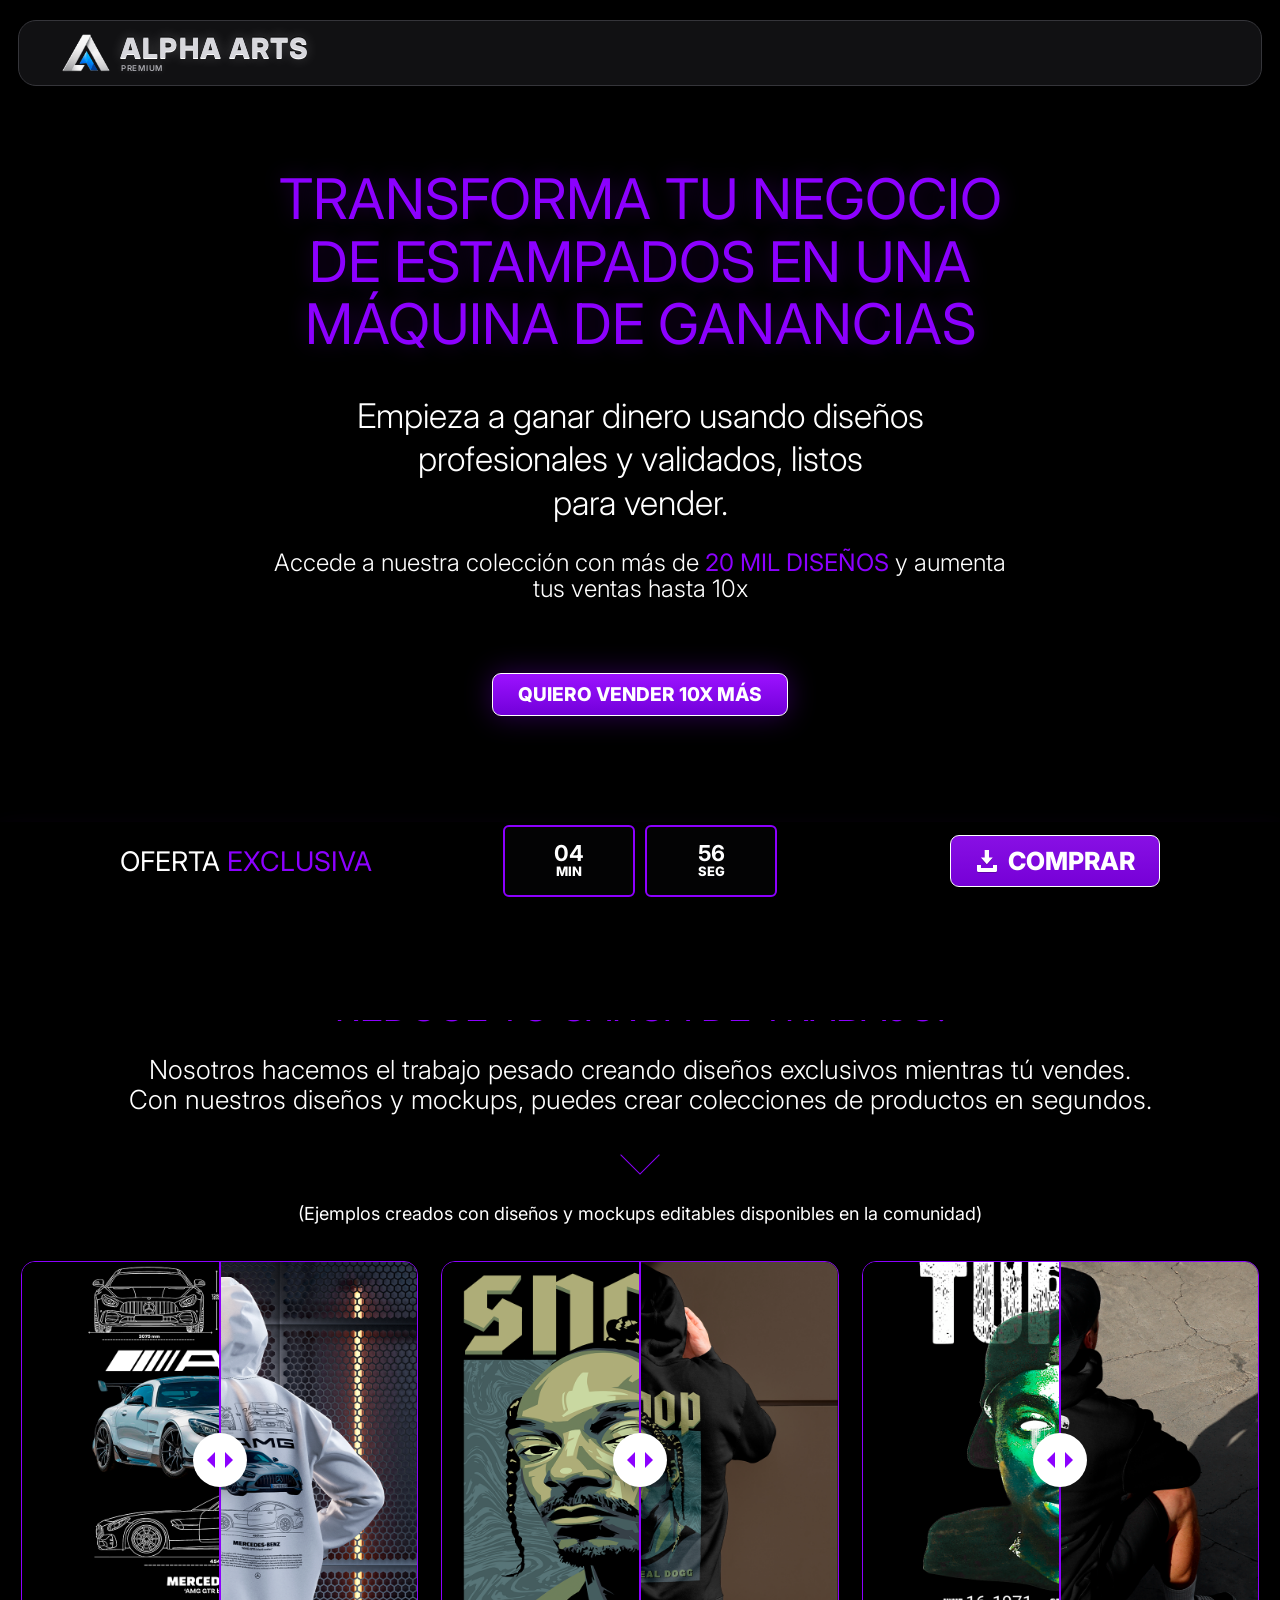
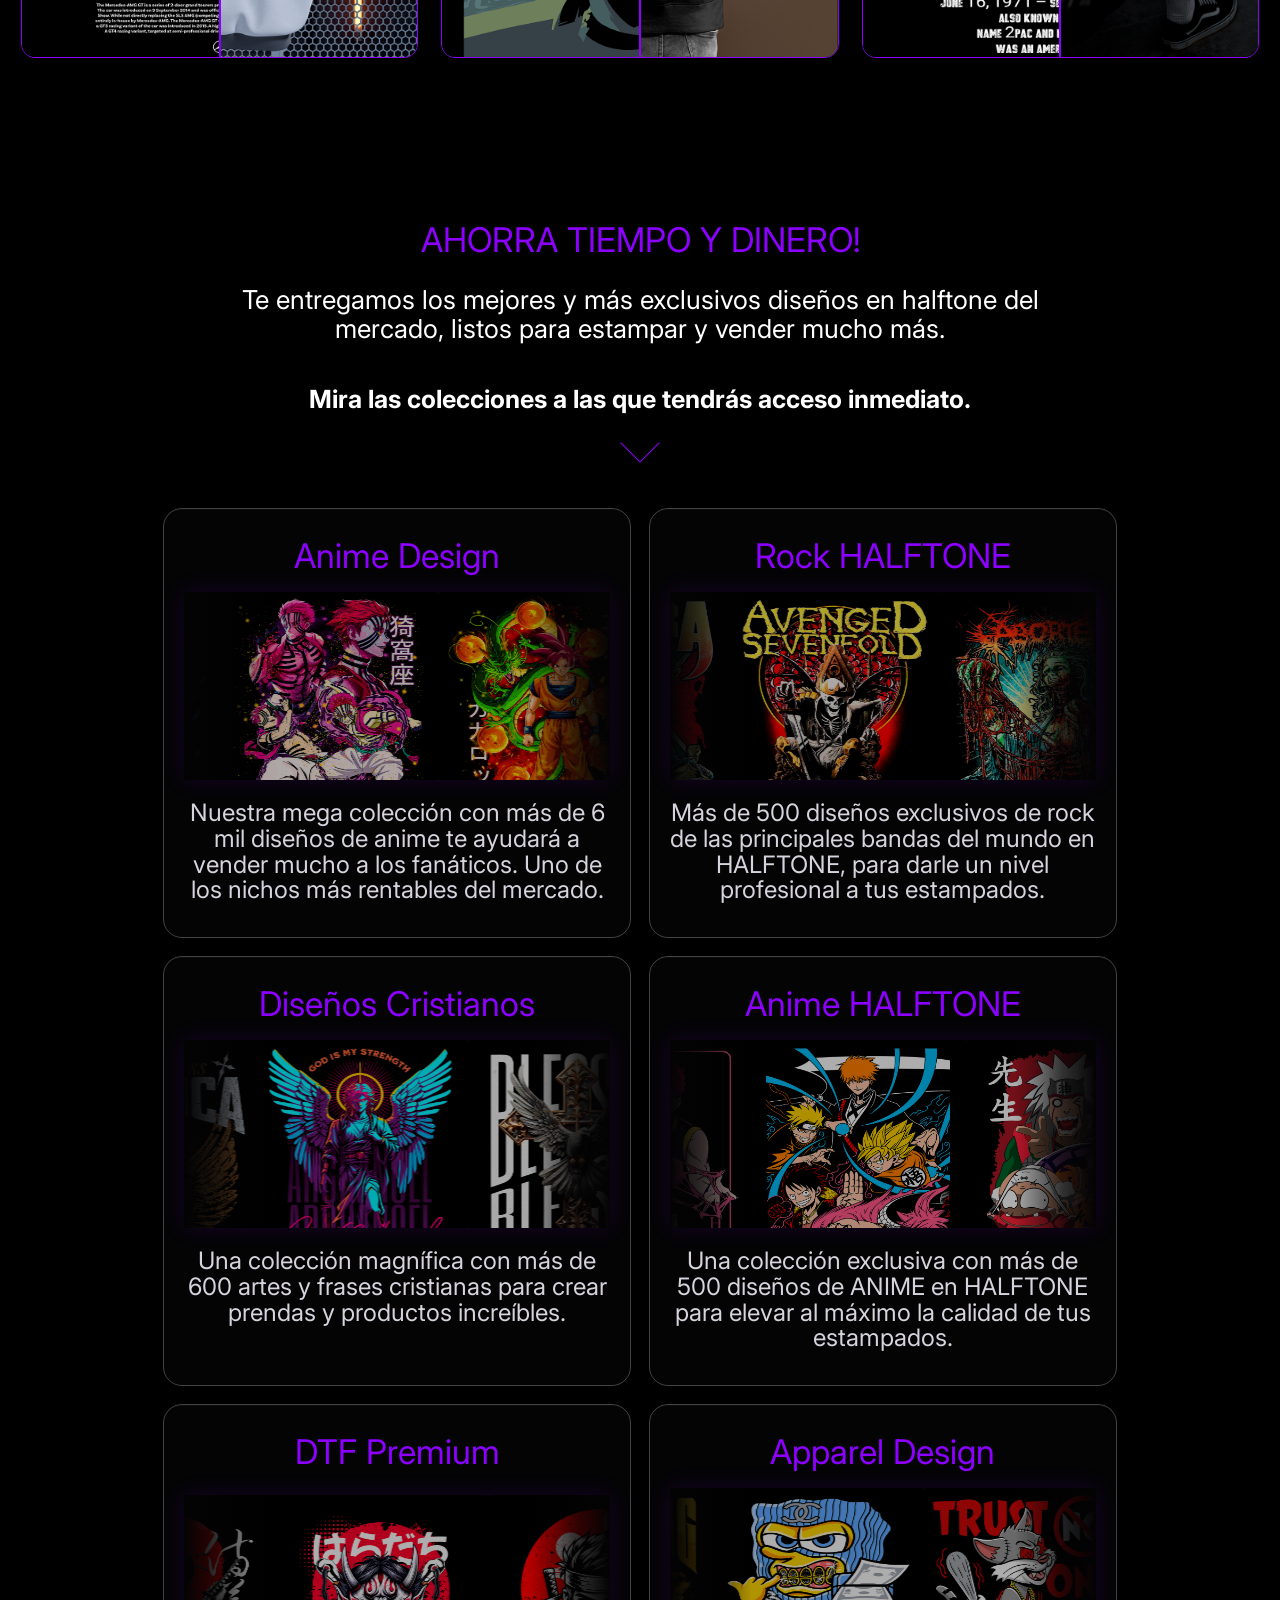
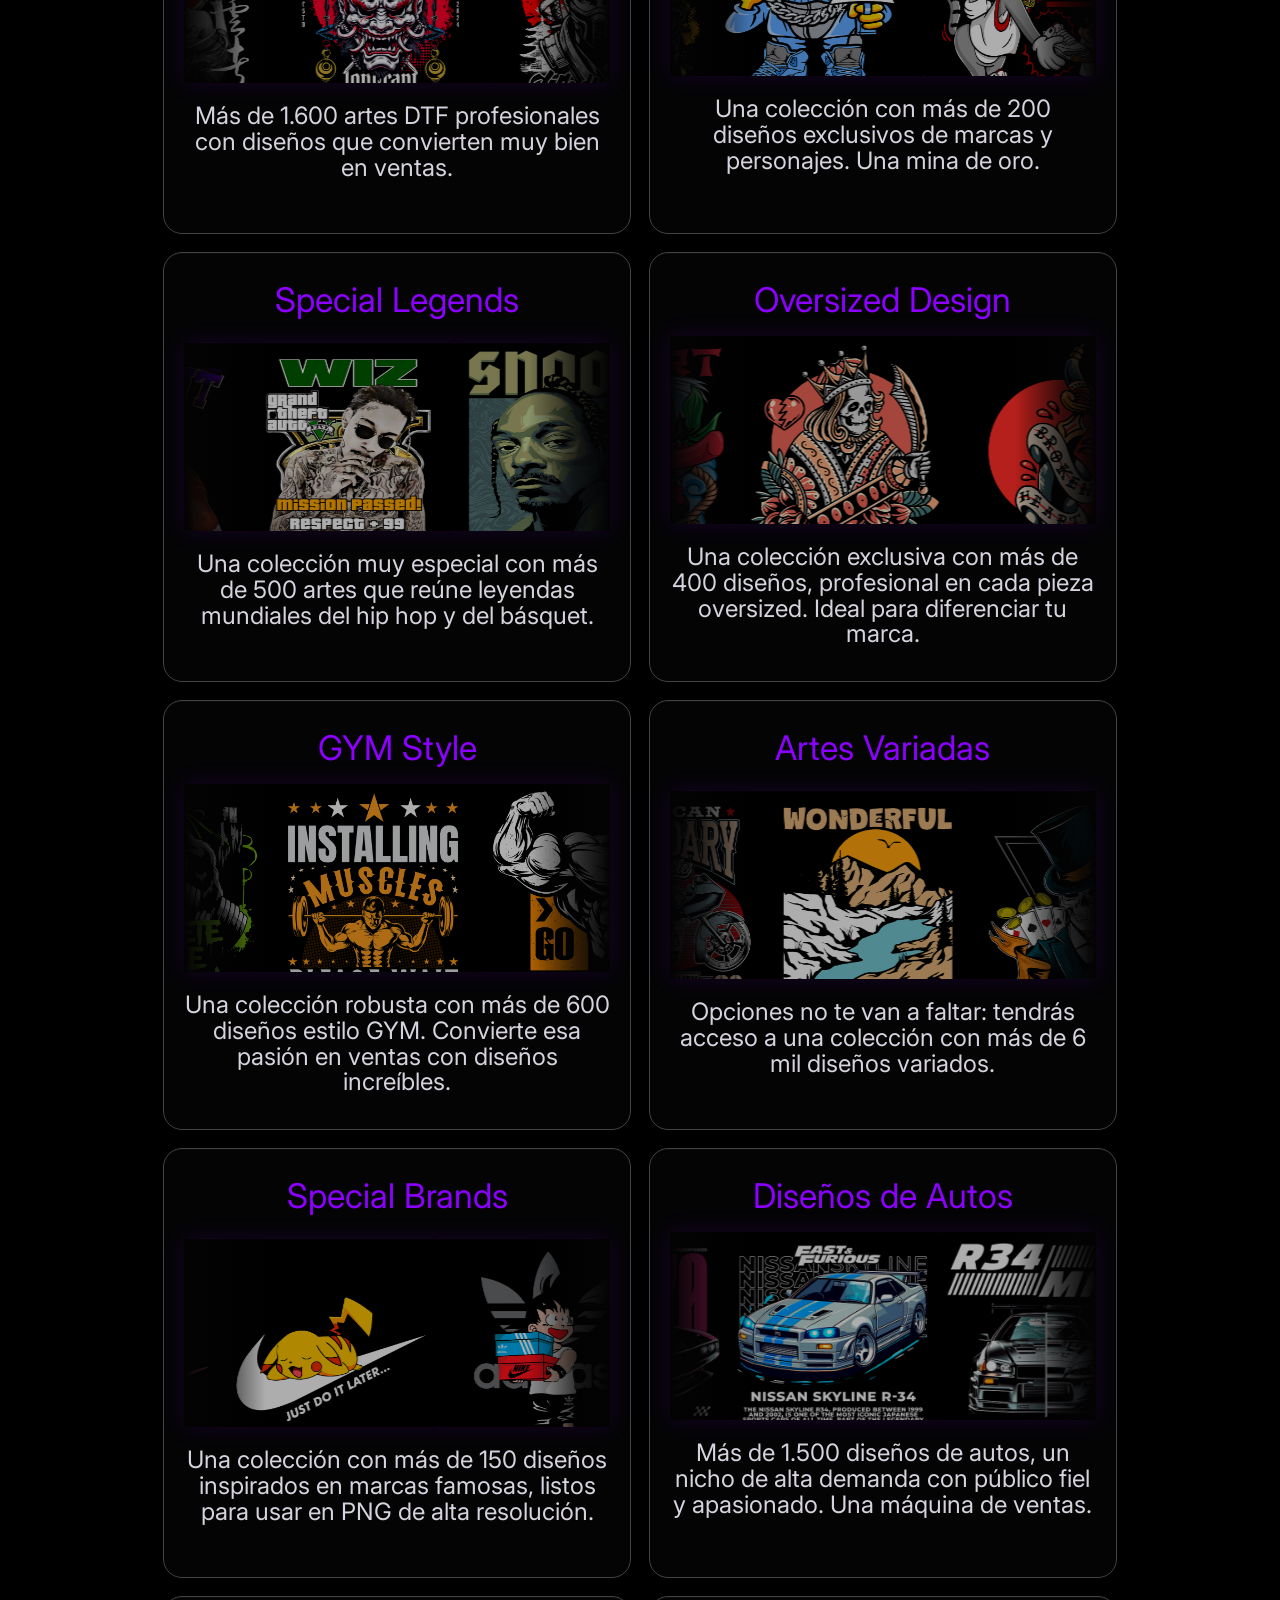
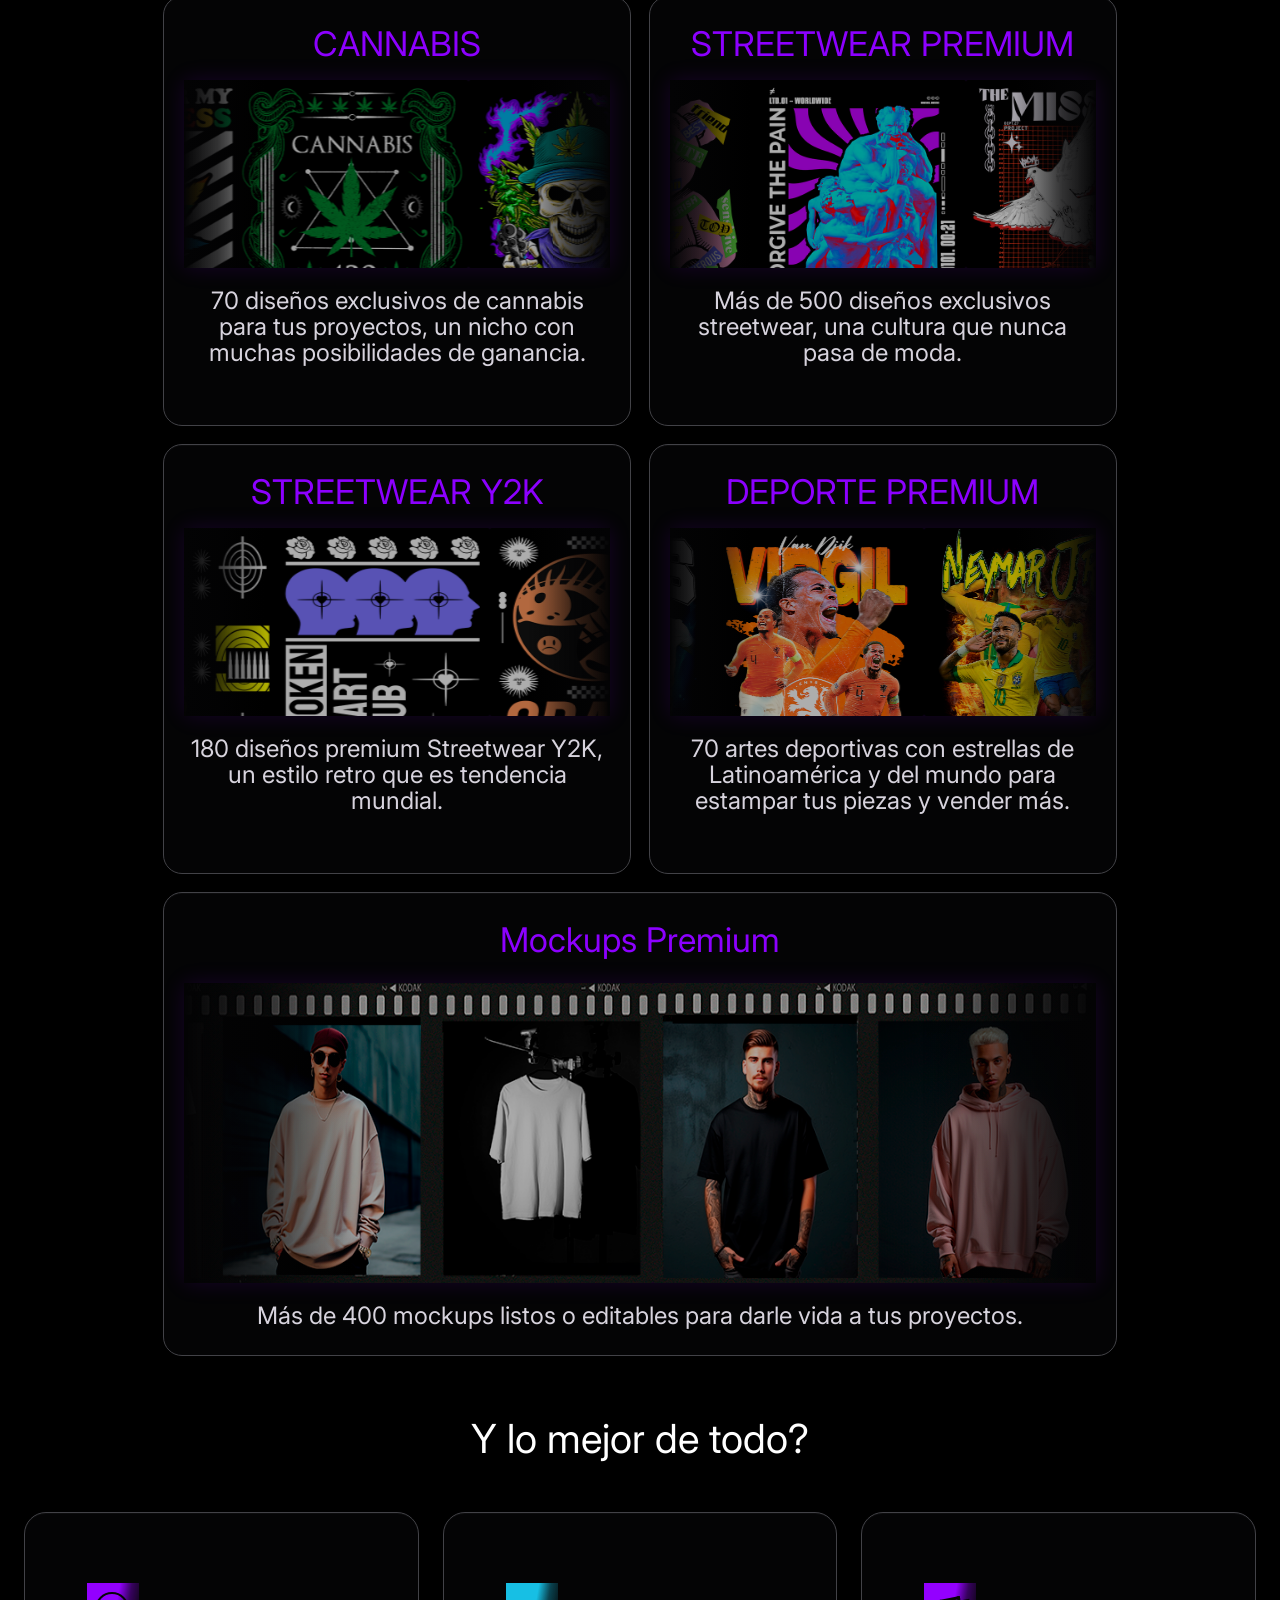
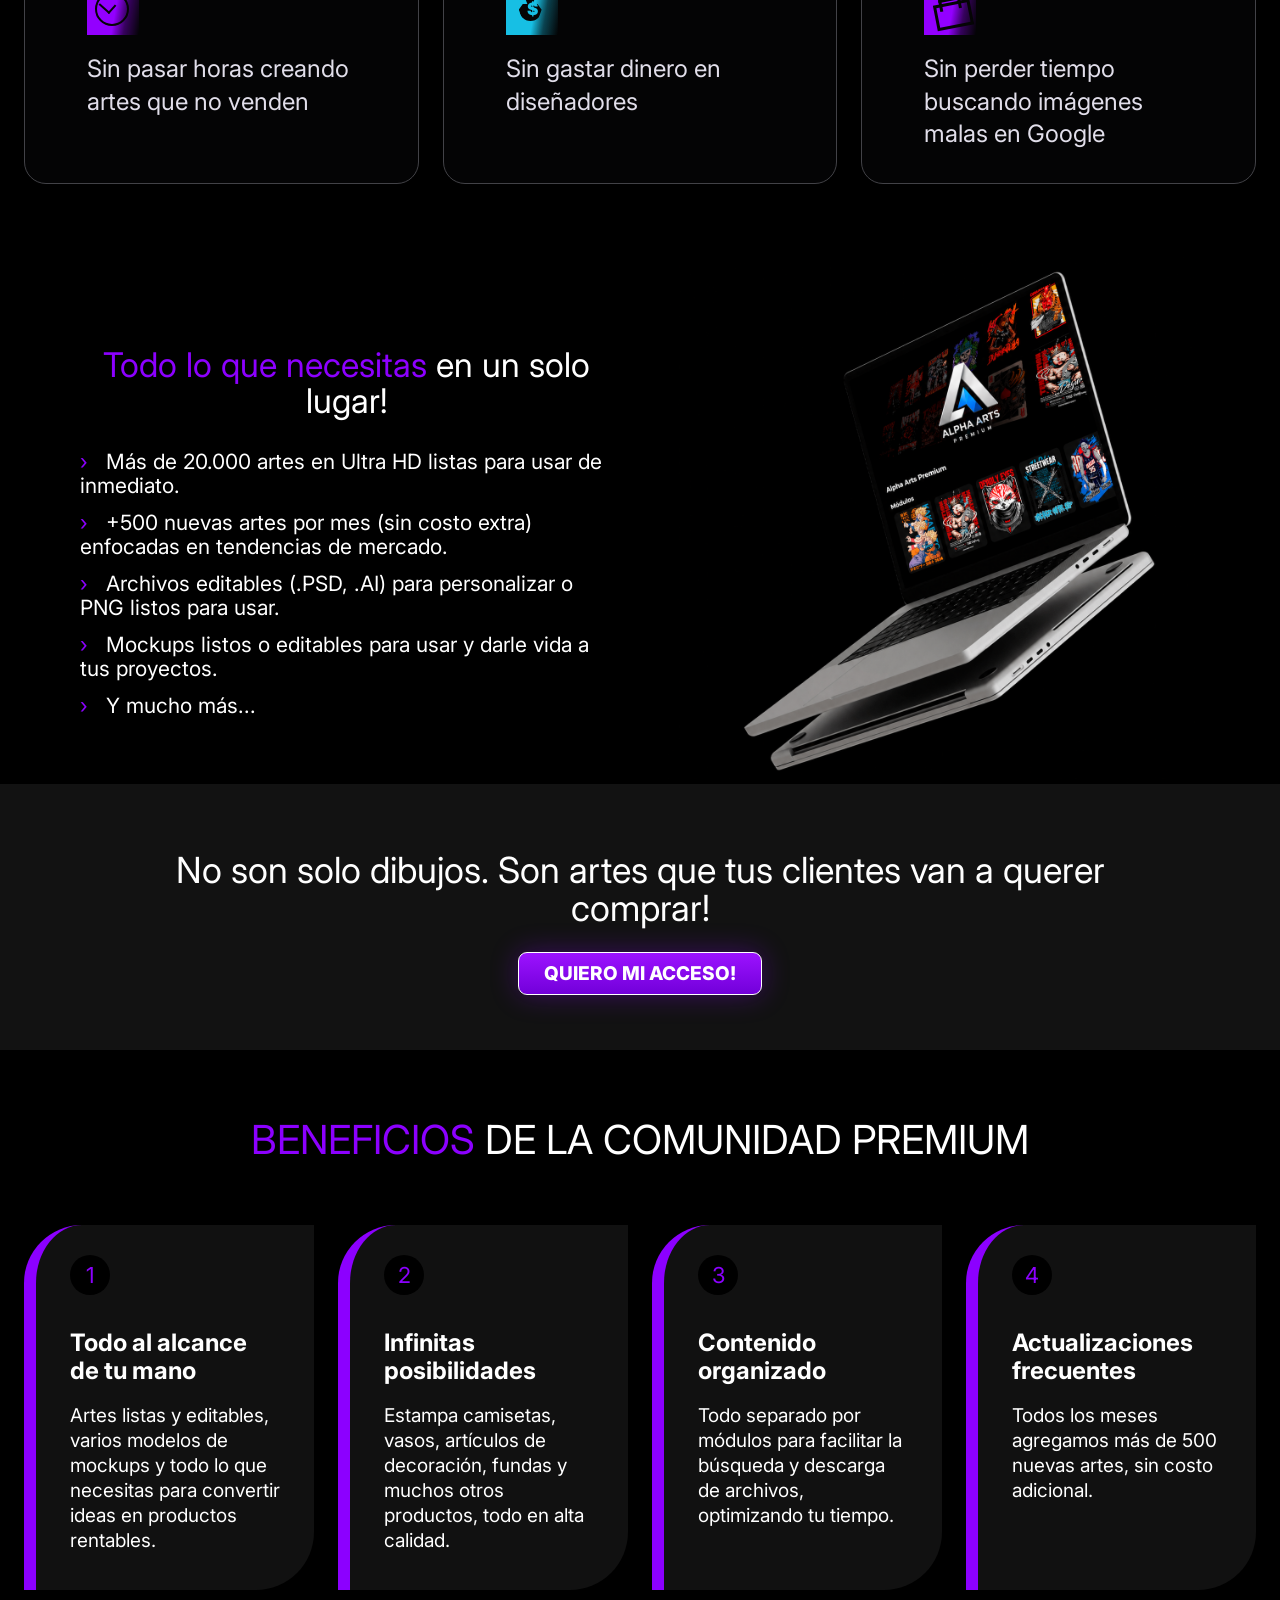
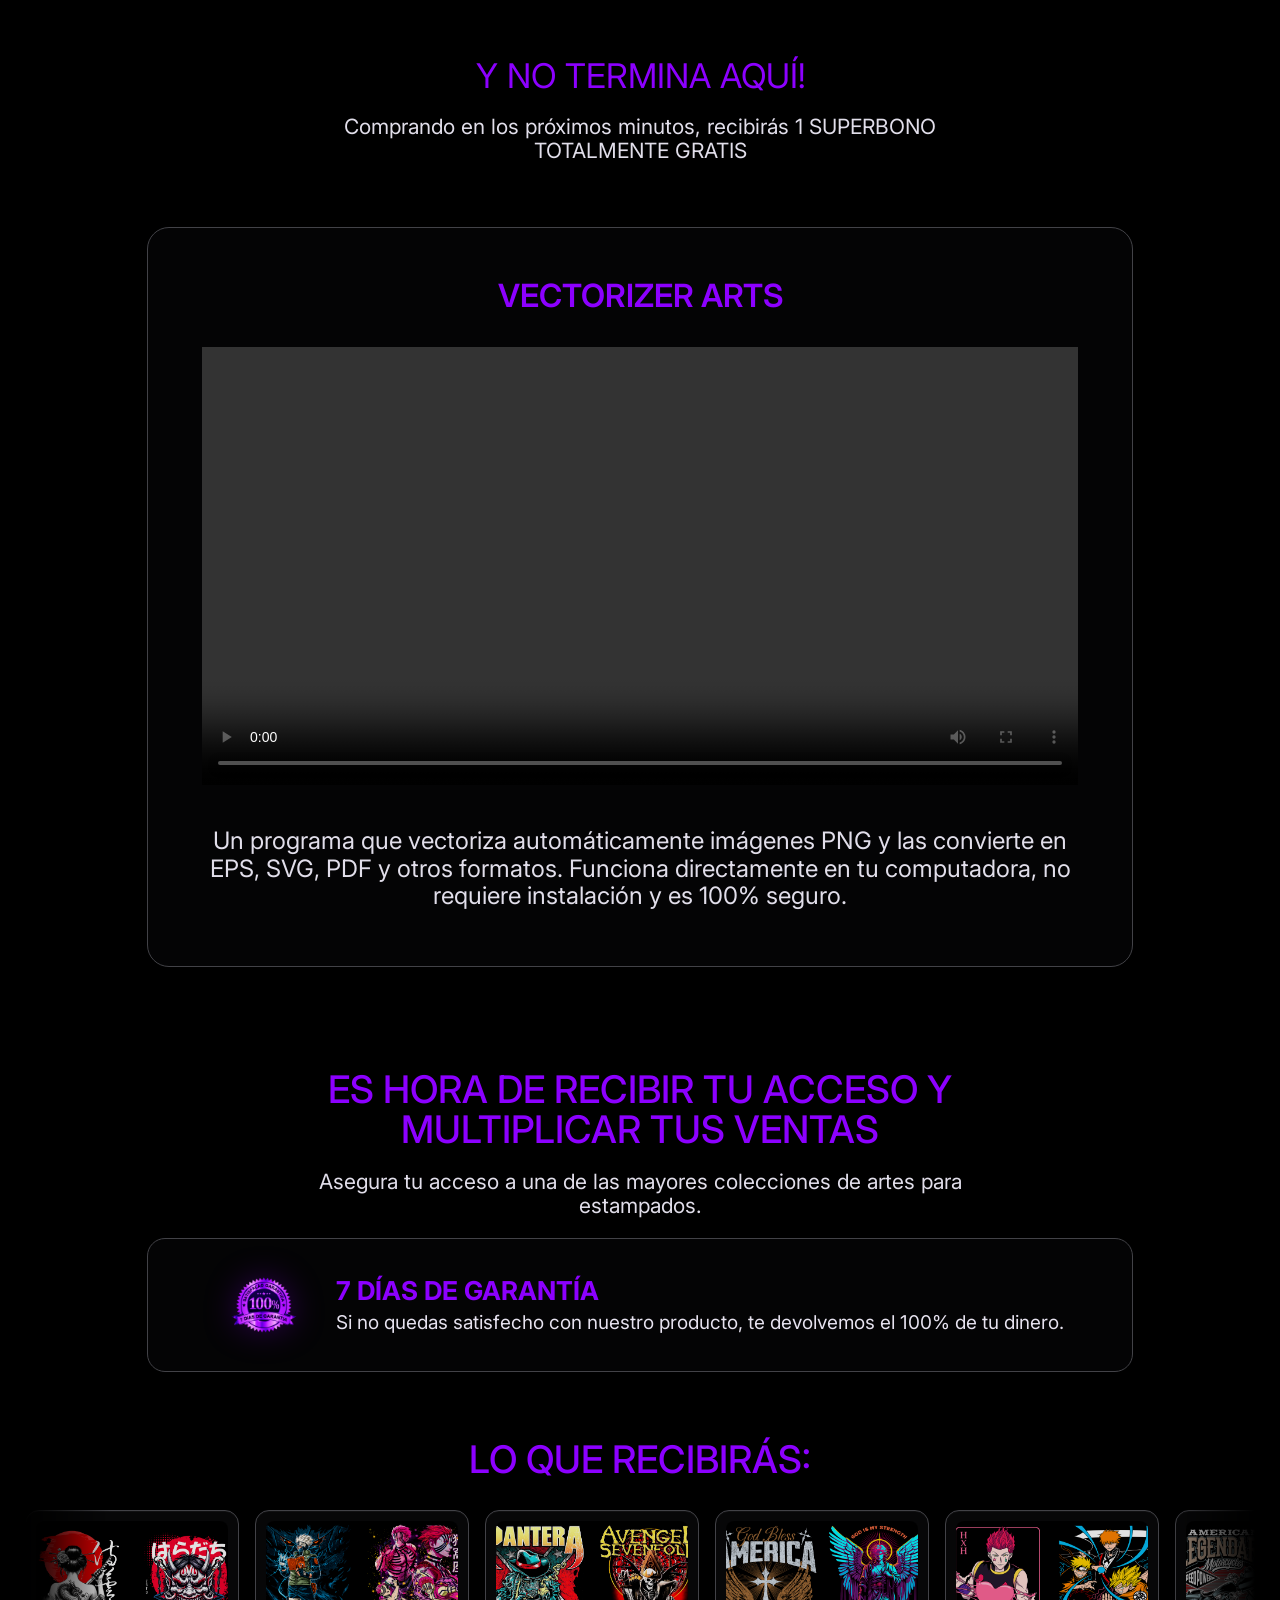
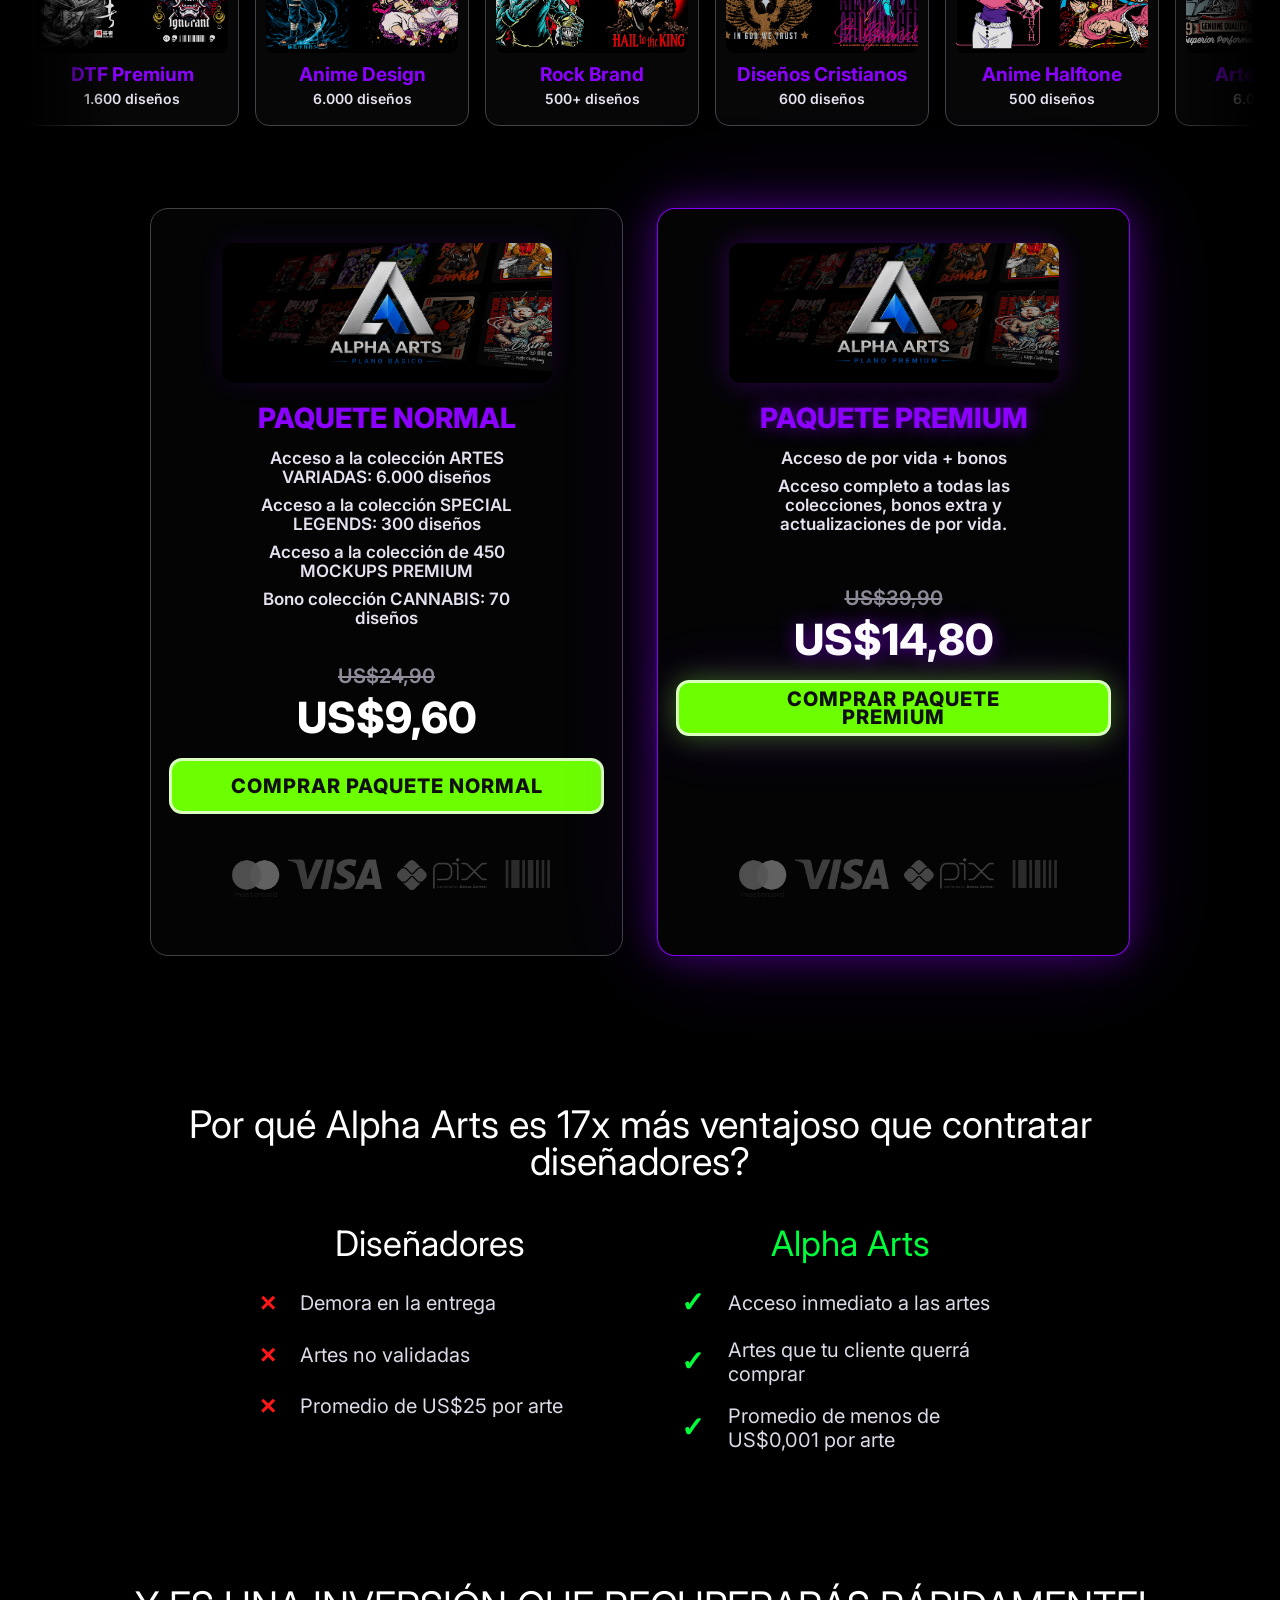
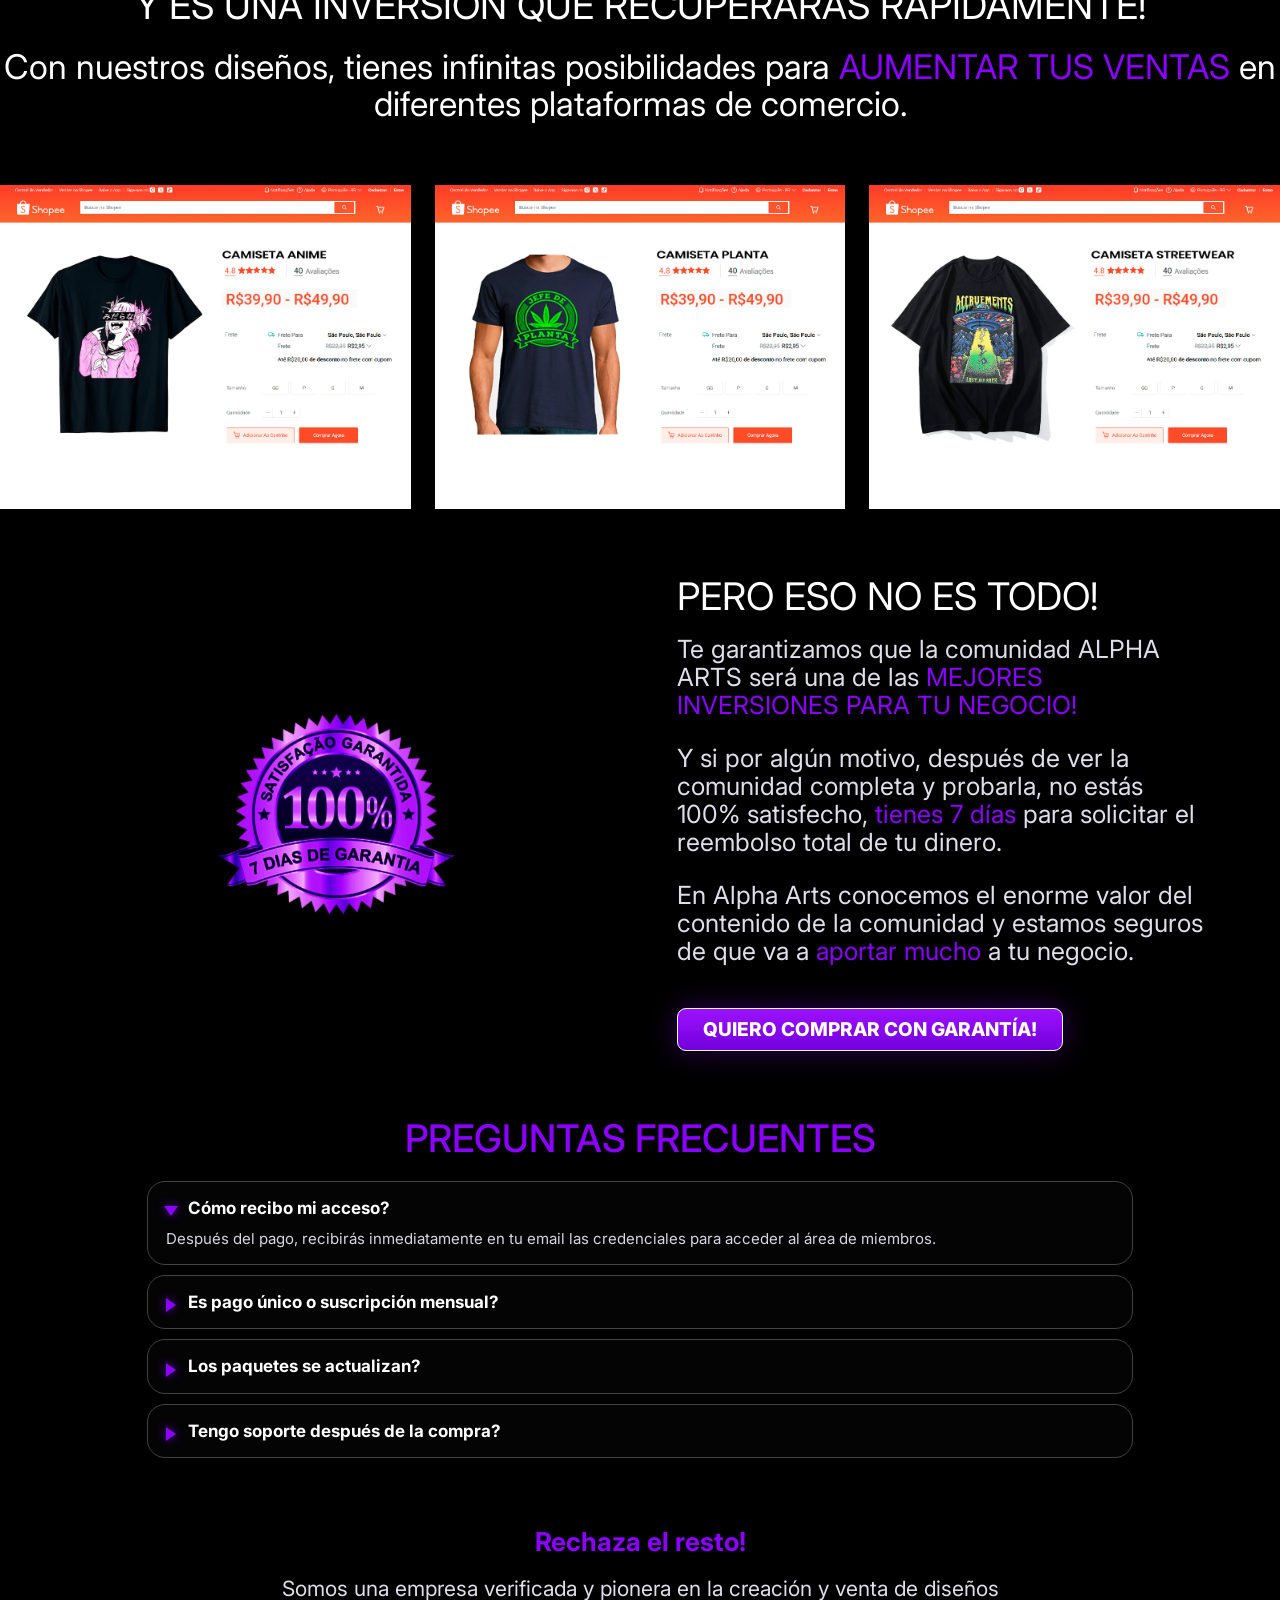
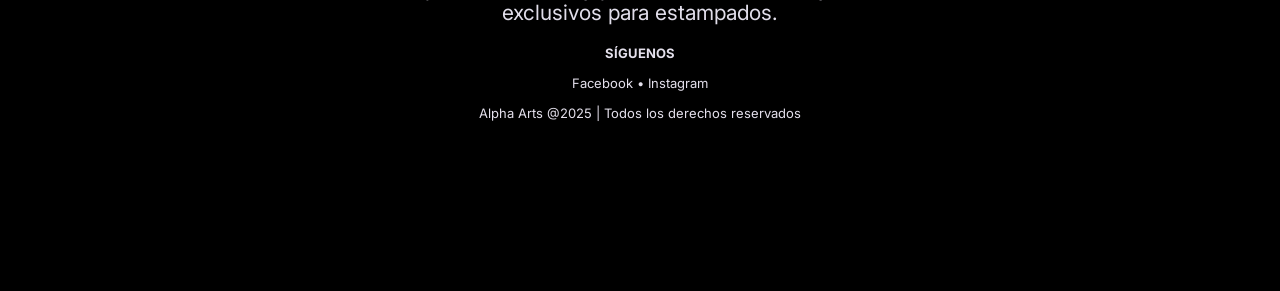
==== es/index.html @ 5f64db60 "Add Spanish landing page with regional pricing" ====
<!doctype html>
<html lang="es">
<head>
  <meta charset="utf-8">
  <meta name="viewport" content="width=device-width, initial-scale=1">
  <title>Alpha Arts en Español</title>
  <link rel="icon" type="image/png" href="../logo-lateral.png">
  <link rel="apple-touch-icon" href="../logo-lateral.png">
  <link rel="preconnect" href="https://fonts.googleapis.com">
  <link rel="preconnect" href="https://fonts.gstatic.com" crossorigin>
  <link href="https://fonts.googleapis.com/css2?family=Inter:wght@400;500;600;700;800&display=swap" rel="stylesheet">
  <link rel="stylesheet" href="../styles.css">
  <!-- Meta Pixel Code -->
  <script>
    !function(f,b,e,v,n,t,s)
    {if(f.fbq)return;n=f.fbq=function(){n.callMethod?
    n.callMethod.apply(n,arguments):n.queue.push(arguments)};
    if(!f._fbq)f._fbq=n;n.push=n;n.loaded=!0;n.version='2.0';
    n.queue=[];t=b.createElement(e);t.async=!0;
    t.src=v;s=b.getElementsByTagName(e)[0];
    s.parentNode.insertBefore(t,s)}(window, document,'script',
    'https://connect.facebook.net/en_US/fbevents.js');
    window.alphaMetaEventId = `PageView-${Date.now()}-${Math.random().toString(36).slice(2)}`;
    fbq('init', '796614969974062');
    fbq('track', 'PageView', {}, { eventID: window.alphaMetaEventId });
  </script>
  <noscript><img height="1" width="1" style="display:none"
  src="https://www.facebook.com/tr?id=796614969974062&ev=PageView&noscript=1"
  alt=""></noscript>
  <!-- End Meta Pixel Code -->
  <script src="../script.js" defer></script>
</head>
<body>
  <main class="phone-page">
    <header class="top-pill">
      <div class="alpha-logo" aria-label="Alpha Arts Premium">
        <img src="../logo-lateral.png" alt="">
        <span><strong>ALPHA ARTS</strong><small>PREMIUM</small></span>
      </div>
    </header>

    <section class="hero">
      <h1>TRANSFORMA TU NEGOCIO<br class="hero-break"><span class="mobile-space"> </span>DE ESTAMPADOS EN UNA<br class="hero-break"><span class="mobile-space"> </span>MÁQUINA DE GANANCIAS</h1>
      <p class="hero-sub">Empieza a ganar dinero usando diseños<br class="hero-break"><span class="mobile-space"> </span>profesionales y validados, listos<br class="hero-break"><span class="mobile-space"> </span>para vender.</p>

      <div class="logo-strip">
        <div class="alpha-logo" aria-label="Alpha Arts Premium">
          <img src="../logo-lateral.png" alt="">
          <span><strong>ALPHA ARTS</strong><small>PREMIUM</small></span>
        </div>
      </div>

      <div class="mockup-stage">
        <img class="mockup-bg" src="../assets/teste-fundo-carrossel-mockup-2.png" alt="">
        <img class="mockup-top" src="../assets/teste-topo-carrossel-mockup-2.png" alt="">
      </div>

      <p class="access-copy">Accede a nuestra colección con más de <strong>20 MIL DISEÑOS</strong> y aumenta tus ventas hasta 10x</p>
      <a class="primary-btn" href="#acesso">QUIERO VENDER 10x MÁS</a>
    </section>

    <section class="premium-strip" aria-label="Beneficios principales">
      <div class="premium-track">
        <span class="strip-badge">Bonos exclusivos</span>
        <span class="strip-badge">Diseños en Ultra HD</span>
        <span class="strip-badge">Acceso de por vida</span>
        <span class="strip-badge">Contenido premium</span>
        <span class="strip-badge">Contenido actualizado</span>
        <span class="strip-badge">Bonos exclusivos</span>
        <span class="strip-badge">Diseños en Ultra HD</span>
        <span class="strip-badge">Acceso de por vida</span>
        <span class="strip-badge">Contenido premium</span>
        <span class="strip-badge">Contenido actualizado</span>
      </div>
    </section>

    <section class="workload">
      <h2>REDUCE TU CARGA DE TRABAJO!</h2>
      <p>Nosotros hacemos el trabajo pesado creando diseños exclusivos mientras tú vendes.<br>Con nuestros diseños y mockups, puedes crear colecciones de productos en segundos.</p>
      <div class="arrow-down"></div>
      <span class="workload-note">(Ejemplos creados con diseños y mockups editables disponibles en la comunidad)</span>

      <div class="workload-grid">
        <article class="compare-card">
          <div class="compare-layer compare-before">
            <img src="../assets/workload-car-design.png" alt="">
            <span class="compare-label before-label">Nuestro diseño</span>
          </div>
          <div class="compare-layer compare-after">
            <img src="../assets/workload-car-product.png" alt="">
            <span class="compare-label after-label">Tu producto</span>
          </div>
          <span class="compare-line"></span>
          <span class="compare-handle" aria-hidden="true"></span>
        </article>

        <article class="compare-card has-labels">
          <div class="compare-layer compare-before">
            <img src="../assets/workload-snoop-design.png" alt="">
            <span class="compare-label before-label">Nuestro diseño</span>
          </div>
          <div class="compare-layer compare-after">
            <img src="../assets/workload-snoop-product.png" alt="">
            <span class="compare-label after-label">Tu producto</span>
          </div>
          <span class="compare-line"></span>
          <span class="compare-handle" aria-hidden="true"></span>
        </article>

        <article class="compare-card">
          <div class="compare-layer compare-before">
            <img src="../assets/workload-tupac-design.png" alt="">
            <span class="compare-label before-label">Nuestro diseño</span>
          </div>
          <div class="compare-layer compare-after">
            <img src="../assets/workload-tupac-product.png" alt="">
            <span class="compare-label after-label">Tu producto</span>
          </div>
          <span class="compare-line"></span>
          <span class="compare-handle" aria-hidden="true"></span>
        </article>
      </div>
    </section>

    <section class="intro">
      <h2>AHORRA TIEMPO Y DINERO!</h2>
      <p>Te entregamos los mejores y más exclusivos diseños en halftone del mercado, listos para estampar y vender mucho más.</p>
      <h3>Mira las colecciones a las que tendrás acceso inmediato.</h3>
      <div class="arrow-down"></div>
    </section>

    <section class="collections">
      <article class="collection-card">
        <h4>Anime Design</h4>
        <div class="thumb-row">
          <img src="../assets/Carro-anime-1.png" alt="">
          <img src="../assets/carro-anime-2.png" alt="">
          <img src="../assets/carro-anime-3.png" alt="">
        </div>
        <p>Nuestra mega colección con más de 6 mil diseños de anime te ayudará a vender mucho a los fanáticos. Uno de los nichos más rentables del mercado.</p>
      </article>

      <article class="collection-card">
        <h4>Rock HALFTONE</h4>
        <div class="thumb-row">
          <img src="../assets/carro-rock-1.png" alt="">
          <img src="../assets/carro-rock-2.png" alt="">
          <img src="../assets/carro-rock-3.png" alt="">
        </div>
        <p>Más de 500 diseños exclusivos de rock de las principales bandas del mundo en HALFTONE, para darle un nivel profesional a tus estampados.</p>
      </article>

      <article class="collection-card compact">
        <h4>Diseños Cristianos</h4>
        <div class="thumb-row">
          <img src="../assets/carro-cri-1.png" alt="">
          <img src="../assets/carro-cri-2.png" alt="">
          <img src="../assets/carro-cri-3.png" alt="">
        </div>
        <p>Una colección magnífica con más de 600 artes y frases cristianas para crear prendas y productos increíbles.</p>
      </article>

      <article class="collection-card compact">
        <h4>Anime HALFTONE</h4>
        <div class="thumb-row">
          <img src="../assets/car-an1.png" alt="">
          <img src="../assets/car-ani2.png" alt="">
          <img src="../assets/car-an3.png" alt="">
        </div>
        <p>Una colección exclusiva con más de 500 diseños de ANIME en HALFTONE para elevar al máximo la calidad de tus estampados.</p>
      </article>

      <article class="collection-card text-only">
        <h4>DTF Premium</h4>
        <div class="thumb-row">
          <img src="../assets/cer-dtf1.png" alt="">
          <img src="../assets/car-dtd2.png" alt="">
          <img src="../assets/car-dtf3.png" alt="">
        </div>
        <p>Más de 1.600 artes DTF profesionales con diseños que convierten muy bien en ventas.</p>
      </article>

      <article class="collection-card compact">
        <h4>Apparel Design</h4>
        <div class="thumb-row">
          <img src="../assets/car-ap1.png" alt="">
          <img src="../assets/car-ap2.png" alt="">
          <img src="../assets/car-ap3.png" alt="">
        </div>
        <p>Una colección con más de 200 diseños exclusivos de marcas y personajes. Una mina de oro.</p>
      </article>

      <article class="collection-card text-only">
        <h4>Special Legends</h4>
        <div class="thumb-row">
          <img src="../assets/car-ep1.png" alt="">
          <img src="../assets/car-ep2.png" alt="">
          <img src="../assets/car-ep3.png" alt="">
        </div>
        <p>Una colección muy especial con más de 500 artes que reúne leyendas mundiales del hip hop y del básquet.</p>
      </article>

      <article class="collection-card compact">
        <h4>Oversized Design</h4>
        <div class="thumb-row">
          <img src="../assets/car-ov1.png" alt="">
          <img src="../assets/car-ov2.png" alt="">
          <img src="../assets/car-ov3.png" alt="">
        </div>
        <p>Una colección exclusiva con más de 400 diseños, profesional en cada pieza oversized. Ideal para diferenciar tu marca.</p>
      </article>

      <article class="collection-card compact">
        <h4>GYM Style</h4>
        <div class="thumb-row">
          <img src="../assets/gym-carro-1.png" alt="">
          <img src="../assets/gym-carro-2.png" alt="">
          <img src="../assets/gym-carro-3.png" alt="">
        </div>
        <p>Una colección robusta con más de 600 diseños estilo GYM. Convierte esa pasión en ventas con diseños increíbles.</p>
      </article>

      <article class="collection-card text-only">
        <h4>Artes Variadas</h4>
        <div class="thumb-row">
          <img src="../assets/car-vr1.png" alt="">
          <img src="../assets/car-vr2.png" alt="">
          <img src="../assets/car-vr3.png" alt="">
        </div>
        <p>Opciones no te van a faltar: tendrás acceso a una colección con más de 6 mil diseños variados.</p>
      </article>

      <article class="collection-card text-only">
        <h4>Special Brands</h4>
        <div class="thumb-row">
          <img src="../assets/car-esp1.png" alt="">
          <img src="../assets/car-esp2.png" alt="">
          <img src="../assets/car-esp3.png" alt="">
        </div>
        <p>Una colección con más de 150 diseños inspirados en marcas famosas, listos para usar en PNG de alta resolución.</p>
      </article>

      <article class="collection-card compact">
        <h4>Diseños de Autos</h4>
        <div class="thumb-row">
          <img src="../assets/carrossel-cars-1.png" alt="">
          <img src="../assets/carrossel-cars-2.png" alt="">
          <img src="../assets/crrossel-cars-3.png" alt="">
        </div>
        <p>Más de 1.500 diseños de autos, un nicho de alta demanda con público fiel y apasionado. Una máquina de ventas.</p>
      </article>

      <article class="collection-card compact">
        <h4>CANNABIS</h4>
        <div class="thumb-row">
          <img src="../assets/carrossel-canabis-1.png" alt="">
          <img src="../assets/CARROSSEL-CANNABIS-2.png" alt="">
          <img src="../assets/CARROSSEL-CANNABIS-3.png" alt="">
        </div>
        <p>70 diseños exclusivos de cannabis para tus proyectos, un nicho con muchas posibilidades de ganancia.</p>
      </article>

      <article class="collection-card compact">
        <h4>STREETWEAR PREMIUM</h4>
        <div class="thumb-row">
          <img src="../assets/CARROSSEL-STREET1.png" alt="">
          <img src="../assets/CARROSSEL-STREET-3.png" alt="">
          <img src="../assets/CARROSSEL-STREET-4.png" alt="">
        </div>
        <p>Más de 500 diseños exclusivos streetwear, una cultura que nunca pasa de moda.</p>
      </article>

      <article class="collection-card compact">
        <h4>STREETWEAR Y2K</h4>
        <div class="thumb-row">
          <img src="../assets/CARROSSEL-Y2K-1.png" alt="">
          <img src="../assets/CARROSSEL-Y2K-2.png" alt="">
          <img src="../assets/CARROSSEL-Y2K-3.png" alt="">
        </div>
        <p>180 diseños premium Streetwear Y2K, un estilo retro que es tendencia mundial.</p>
      </article>

      <article class="collection-card compact">
        <h4>DEPORTE PREMIUM</h4>
        <div class="thumb-row">
          <img src="../assets/sport1.png" alt="">
          <img src="../assets/sport2.png" alt="">
          <img src="../assets/sport3.png" alt="">
        </div>
        <p>70 artes deportivas con estrellas de Latinoamérica y del mundo para estampar tus piezas y vender más.</p>
      </article>

      <article class="collection-card text-only wide-card">
        <h4>Mockups Premium</h4>
        <div class="thumb-row">
          <img src="../assets/teste-topo-carrossel-mockup-2.png" alt="">
          <img src="../assets/teste-fundo-carrossel-mockup-2.png" alt="">
          <img src="../assets/teste-fundo-carrossel-mockup-1.png" alt="">
          <img src="../assets/Teste-topo-carrossel-mockup-1.png" alt="">
        </div>
        <p>Más de 400 mockups listos o editables para darle vida a tus proyectos.</p>
      </article>
    </section>

    <section class="benefits">
      <h3>Y lo mejor de todo?</h3>
      <div class="benefit-card">
        <span class="benefit-icon icon-clock" aria-hidden="true"></span>
        <p>Sin pasar horas creando artes que no venden</p>
      </div>
      <div class="benefit-card">
        <span class="benefit-icon icon-money" aria-hidden="true"></span>
        <p>Sin gastar dinero en diseñadores</p>
      </div>
      <div class="benefit-card">
        <span class="benefit-icon icon-folder" aria-hidden="true"></span>
        <p>Sin perder tiempo buscando imágenes malas en Google</p>
      </div>
    </section>

    <section class="toolkit">
      <div class="toolkit-copy">
        <h2><span>Todo lo que necesitas</span> en un solo lugar!</h2>
        <ul>
          <li>Más de 20.000 artes en Ultra HD listas para usar de inmediato.</li>
          <li>+500 nuevas artes por mes (sin costo extra) enfocadas en tendencias de mercado.</li>
          <li>Archivos editables (.PSD, .AI) para personalizar o PNG listos para usar.</li>
          <li>Mockups listos o editables para usar y darle vida a tus proyectos.</li>
          <li>Y mucho más...</li>
        </ul>
      </div>
      <img src="../NOTEBOOK.png" alt="">
    </section>

    <section class="desire-callout">
      <h2>No son solo dibujos. Son artes que tus clientes van a querer comprar!</h2>
      <a class="primary-btn" href="#acesso">QUIERO MI ACCESO!</a>
    </section>

    <section class="community">
      <h2><span>BENEFICIOS</span> DE LA COMUNIDAD PREMIUM</h2>
      <div class="community-grid">
        <article><span>1</span><h3>Todo al alcance de tu mano</h3><p>Artes listas y editables, varios modelos de mockups y todo lo que necesitas para convertir ideas en productos rentables.</p></article>
        <article><span>2</span><h3>Infinitas posibilidades</h3><p>Estampa camisetas, vasos, artículos de decoración, fundas y muchos otros productos, todo en alta calidad.</p></article>
        <article><span>3</span><h3>Contenido organizado</h3><p>Todo separado por módulos para facilitar la búsqueda y descarga de archivos, optimizando tu tiempo.</p></article>
        <article><span>4</span><h3>Actualizaciones frecuentes</h3><p>Todos los meses agregamos más de 500 nuevas artes, sin costo adicional.</p></article>
      </div>
    </section>

    <section class="bonus" id="comprar">
      <h2>Y NO TERMINA AQUÍ!</h2>
      <p>Comprando en los próximos minutos, recibirás 1 SUPERBONO TOTALMENTE GRATIS</p>
      <article class="video-card">
        <h3>VECTORIZER ARTS</h3>
        <video src="../assets/VSL-vetor.mp4" controls playsinline preload="metadata"></video>
        <p>Un programa que vectoriza automáticamente imágenes PNG y las convierte en EPS, SVG, PDF y otros formatos. Funciona directamente en tu computadora, no requiere instalación y es 100% seguro.</p>
      </article>
    </section>

    <section class="access">
      <h2>ES HORA DE RECIBIR TU ACCESO Y MULTIPLICAR TUS VENTAS</h2>
      <p>Asegura tu acceso a una de las mayores colecciones de artes para estampados.</p>
      <div class="guarantee">
        <img src="../assets/selo-novo-ok.png" alt="Satisfacción garantizada, 7 días de garantía">
        <div>
          <strong>7 DÍAS DE GARANTÍA</strong>
          <span>Si no quedas satisfecho con nuestro producto, te devolvemos el 100% de tu dinero.</span>
        </div>
      </div>
    </section>

    <section class="receive">
      <h2>LO QUE RECIBIRÁS:</h2>
      <div class="receive-carousel" aria-label="Colecciones incluidas">
        <div class="receive-track">
          <article><img src="../assets/cer-dtf1.png" alt=""><strong>DTF Premium</strong><span>1.600 diseños</span></article>
          <article><img src="../assets/Carro-anime-1.png" alt=""><strong>Anime Design</strong><span>6.000 diseños</span></article>
          <article><img src="../assets/carro-rock-1.png" alt=""><strong>Rock Brand</strong><span>500+ diseños</span></article>
          <article><img src="../assets/carro-cri-1.png" alt=""><strong>Diseños Cristianos</strong><span>600 diseños</span></article>
          <article><img src="../assets/car-an1.png" alt=""><strong>Anime Halftone</strong><span>500 diseños</span></article>
          <article><img src="../assets/car-vr1.png" alt=""><strong>Artes Variadas</strong><span>6.000 diseños</span></article>
          <article><img src="../assets/car-ap1.png" alt=""><strong>Apparel</strong><span>+200 diseños</span></article>
          <article><img src="../assets/car-ov1.png" alt=""><strong>Oversized</strong><span>400 diseños</span></article>
          <article><img src="../assets/gym-carro-1.png" alt=""><strong>GYM Style</strong><span>600 diseños</span></article>
          <article><img src="../assets/car-ep1.png" alt=""><strong>Special Legends</strong><span>500 diseños</span></article>
          <article><img src="../assets/teste-topo-carrossel-mockup-2.png" alt=""><strong>Mockups</strong><span>450 archivos</span></article>
          <article><img src="../assets/CARROSSEL-Y2K-1.png" alt=""><strong>Streetwear Y2K</strong><span>180 diseños</span></article>
          <article><img src="../assets/carrossel-canabis-1.png" alt=""><strong>Cannabis</strong><span>70 diseños</span></article>
          <article><img src="../assets/sport1.png" alt=""><strong>Deporte Premium</strong><span>70 diseños</span></article>
          <article><img src="../assets/carrossel-cars-1.png" alt=""><strong>Diseños de Autos</strong><span>1.500 diseños</span></article>
          <article><img src="../assets/car-esp1.png" alt=""><strong>Special Brands</strong><span>150 diseños</span></article>
          <article><img src="../assets/cer-dtf1.png" alt=""><strong>DTF Premium</strong><span>1.600 diseños</span></article>
          <article><img src="../assets/Carro-anime-1.png" alt=""><strong>Anime Design</strong><span>6.000 diseños</span></article>
          <article><img src="../assets/carro-rock-1.png" alt=""><strong>Rock Brand</strong><span>500+ diseños</span></article>
          <article><img src="../assets/carro-cri-1.png" alt=""><strong>Diseños Cristianos</strong><span>600 diseños</span></article>
          <article><img src="../assets/car-an1.png" alt=""><strong>Anime Halftone</strong><span>500 diseños</span></article>
          <article><img src="../assets/car-vr1.png" alt=""><strong>Artes Variadas</strong><span>6.000 diseños</span></article>
          <article><img src="../assets/car-ap1.png" alt=""><strong>Apparel</strong><span>+200 diseños</span></article>
          <article><img src="../assets/car-ov1.png" alt=""><strong>Oversized</strong><span>400 diseños</span></article>
        </div>
      </div>
    </section>

    <section class="pricing">
      <article class="price-card basic-card">
        <img class="plan-image" src="../plano-basico.png" alt="">
        <h3>PAQUETE NORMAL</h3>
        <p>Acceso a la colección ARTES VARIADAS: 6.000 diseños</p>
        <p>Acceso a la colección SPECIAL LEGENDS: 300 diseños</p>
        <p>Acceso a la colección de 450 MOCKUPS PREMIUM</p>
        <p>Bono colección CANNABIS: 70 diseños</p>
        <p class="old-price" data-price="basic-old">US$24,90</p>
        <p class="new-price" data-price="basic-current">US$9,60</p>
        <a class="discount-btn" data-checkout="basic" href="https://pay.cakto.com.br/fpw8qdf_868838">COMPRAR PAQUETE NORMAL</a>
        <img class="pay-methods" src="../assets/Group-2-2.webp" alt="Mastercard y Visa">
      </article>

      <article class="price-card featured premium-card">
        <img class="plan-image" src="../plano-premium.png" alt="">
        <h3>PAQUETE PREMIUM</h3>
        <span>Acceso de por vida + bonos</span>
        <p>Acceso completo a todas las colecciones, bonos extra y actualizaciones de por vida.</p>
        <p class="old-price" data-price="premium-old">US$39,90</p>
        <p class="new-price" data-price="premium-current">US$14,80</p>
        <a class="discount-btn premium-btn" data-checkout="premium" href="https://pay.cakto.com.br/qbfdnq8_868851">COMPRAR PAQUETE<br>PREMIUM</a>
        <img class="pay-methods" src="../assets/Group-2-2.webp" alt="Mastercard y Visa">
      </article>
    </section>

    <section class="comparison">
      <h3>Por qué Alpha Arts es 17x más ventajoso que contratar diseñadores?</h3>
      <div class="compare-grid">
        <div class="designer-side">
          <strong>Diseñadores</strong>
          <p><span>×</span>Demora en la entrega</p>
          <p><span>×</span>Artes no validadas</p>
          <p><span>×</span>Promedio de US$25 por arte</p>
        </div>
        <div class="alphaarts-side">
          <strong>Alpha Arts</strong>
          <p><span>✓</span>Acceso inmediato a las artes</p>
          <p><span>✓</span>Artes que tu cliente querrá comprar</p>
          <p><span>✓</span>Promedio de menos de US$0,001 por arte</p>
        </div>
      </div>
    </section>

    <section class="investment" id="acesso">
      <h2>Y ES UNA INVERSIÓN QUE RECUPERARÁS RÁPIDAMENTE!</h2>
      <p>Con nuestros diseños, tienes infinitas posibilidades para <span>AUMENTAR TUS VENTAS</span> en diferentes plataformas de comercio.</p>
      <div class="shopee-grid">
        <img src="../assets/EX-SHOPEE-1-1.png" alt="">
        <img src="../assets/EX-SHOPEE-2.png" alt="">
        <img src="../assets/EX-SHOPEE-3.png" alt="">
      </div>
    </section>

    <section class="final-guarantee">
      <img src="../assets/selo-novo-ok.png" alt="Satisfacción garantizada, 7 días de garantía">
      <div>
        <h2>PERO ESO NO ES TODO!</h2>
        <p>Te garantizamos que la comunidad ALPHA ARTS será una de las <span>MEJORES INVERSIONES PARA TU NEGOCIO!</span></p>
        <p>Y si por algún motivo, después de ver la comunidad completa y probarla, no estás 100% satisfecho, <span>tienes 7 días</span> para solicitar el reembolso total de tu dinero.</p>
        <p>En Alpha Arts conocemos el enorme valor del contenido de la comunidad y estamos seguros de que va a <span>aportar mucho</span> a tu negocio.</p>
        <a class="primary-btn" href="#acesso">QUIERO COMPRAR CON GARANTÍA!</a>
      </div>
    </section>

    <section class="faq">
      <h2>PREGUNTAS FRECUENTES</h2>
      <details open>
        <summary>Cómo recibo mi acceso?</summary>
        <p>Después del pago, recibirás inmediatamente en tu email las credenciales para acceder al área de miembros.</p>
      </details>
      <details>
        <summary>Es pago único o suscripción mensual?</summary>
        <p>Tanto el paquete premium como el normal son de pago único, con acceso de por vida y actualizaciones incluidas.</p>
      </details>
      <details>
        <summary>Los paquetes se actualizan?</summary>
        <p>Sí. En Alpha Arts hay actualizaciones todos los meses, manteniendo un alto nivel y variedad de diseños.</p>
      </details>
      <details>
        <summary>Tengo soporte después de la compra?</summary>
        <p>Sí. Después del pago, recibirás un mensaje automático inmediato en tu WhatsApp.</p>
      </details>
    </section>

    <footer class="footer">
      <h3>Rechaza el resto!</h3>
      <p>Somos una empresa verificada y pionera en la creación y venta de diseños exclusivos para estampados.</p>
      <strong>SÍGUENOS</strong>
      <span>Facebook • Instagram</span>
      <small>Alpha Arts @2025 | Todos los derechos reservados</small>
    </footer>
  </main>

  <section class="offer">
    <div class="offer-label">OFERTA <span>EXCLUSIVA</span></div>
    <div class="timer-box"><strong data-minutes>26</strong><small>MIN</small></div>
    <div class="timer-box"><strong data-seconds>55</strong><small>SEG</small></div>
    <a class="buy-fixed" data-checkout="premium" href="https://pay.cakto.com.br/qbfdnq8_868851"><span class="download-icon" aria-hidden="true"></span>COMPRAR</a>
  </section>

  <div class="coupon-popup" data-coupon-popup aria-hidden="true">
    <div class="coupon-card" role="dialog" aria-modal="true" aria-labelledby="coupon-title">
      <button class="coupon-close" type="button" data-coupon-close aria-label="Fechar">×</button>
      <span class="coupon-badge">OFERTA LIBERADA</span>
      <h2 id="coupon-title">Entra en la comunidad Alpha Arts</h2>
      <p>Tu tiempo terminó, pero todavía puedes asegurar un cupón exclusivo de <strong>10% OFF</strong> ahora.</p>
      <a class="coupon-btn" href="https://chat.whatsapp.com/IS90TdroM5u7THb8Vi2mJI" target="_blank" rel="noopener">QUIERO MI CUPÓN EN WHATSAPP</a>
    </div>
  </div>
</body>
</html>
---- styles.css ----
:root {
  --bg: #000;
  --panel: #050506;
  --line: #424247;
  --text: #f7f5ff;
  --muted: #d7d3dd;
  --purple: #8c00ff;
  --purple-2: #a000ff;
  --purple-3: #6900d7;
}

* {
  box-sizing: border-box;
}

html {
  background: #000;
  scroll-behavior: smooth;
}

body {
  margin: 0;
  min-height: 100vh;
  background: #000;
  color: var(--text);
  font-family: Inter, Arial, Helvetica, sans-serif;
  letter-spacing: 0;
}

body::before {
  content: "";
  position: fixed;
  inset: 0;
  z-index: -1;
  background:
    radial-gradient(circle at 50% 12%, rgba(140, 0, 255, .10), transparent 27%),
    radial-gradient(circle at 50% 72%, rgba(140, 0, 255, .06), transparent 30%),
    #000;
}

a {
  color: inherit;
  text-decoration: none;
}

img {
  display: block;
  max-width: 100%;
}

.phone-page {
  width: 100%;
  min-height: 100vh;
  overflow: hidden;
  padding: 20px 0 120px;
}

.top-pill {
  width: min(calc(100% - 36px), 1342px);
  height: 77px;
  margin: 0 auto;
  border: 1px solid #35353a;
  border-radius: 21px;
  background: #111113;
  display: flex;
  align-items: center;
  padding: 0 43px;
  animation: rise .7s ease both;
}

.top-pill img {
  width: 54px;
  height: auto;
}

.alpha-logo {
  display: inline-flex;
  align-items: center;
  gap: 10px;
  line-height: 1;
  letter-spacing: 0;
}

.alpha-logo span {
  display: inline-grid;
  gap: 2px;
}

.alpha-logo strong {
  color: #d7d7dc;
  font-size: 31px;
  font-weight: 800;
  letter-spacing: 1.2px;
  text-shadow:
    0 1px 0 #fff,
    0 -1px 0 rgba(0, 0, 0, .75),
    0 0 13px rgba(255, 255, 255, .22);
}

.alpha-logo small {
  margin-left: 1px;
  color: #aaaab0;
  font-size: 8px;
  font-weight: 600;
  letter-spacing: .7px;
  text-shadow: 0 0 7px rgba(255, 255, 255, .18);
}

.hero {
  width: min(calc(100% - 32px), 980px);
  min-height: 750px;
  margin: 0 auto;
  padding: 139px 0 0;
  text-align: center;
  animation: rise .8s .08s ease both;
}

.hero h1 {
  max-width: 910px;
  margin: 0 auto;
  color: var(--purple);
  font-size: 60px;
  line-height: 1.13;
  font-weight: 400;
  text-transform: uppercase;
  text-shadow: 0 0 20px rgba(140, 0, 255, .26);
}

.hero-sub {
  max-width: 860px;
  margin: 43px auto 26px;
  color: #fff;
  font-size: 39px;
  line-height: 1.32;
  font-weight: 300;
  text-shadow: none;
}

.logo-strip,
.mockup-stage {
  display: none;
}

.access-copy {
  max-width: 760px;
  margin: 0 auto 38px;
  color: #fff;
  font-size: 27px;
  line-height: 1.08;
  font-weight: 300;
}

.access-copy strong {
  color: var(--purple);
  font-weight: 400;
}

.primary-btn {
  display: inline-flex;
  align-items: center;
  justify-content: center;
  min-height: 47px;
  padding: 0 25px;
  border: 1px solid #fff;
  border-radius: 9px;
  background: linear-gradient(180deg, #9c12ff 0%, #7200da 100%);
  color: #fff;
  font-size: 21px;
  line-height: 1;
  font-weight: 800;
  text-transform: uppercase;
  box-shadow: 0 0 28px rgba(140, 0, 255, .32);
  transition: transform .18s ease, box-shadow .18s ease, filter .18s ease;
}

.primary-btn:hover {
  transform: translateY(-2px);
  filter: saturate(1.15);
  box-shadow: 0 0 38px rgba(140, 0, 255, .58);
}

.hero .primary-btn {
  margin-top: 46px;
}

.mobile-space {
  display: none;
}

.premium-strip {
  width: 100%;
  min-height: 58px;
  overflow: hidden;
  padding: 0;
  background: linear-gradient(90deg, #6200d8 0%, #9300ff 50%, #6d00d9 100%);
  color: #fff;
  font-size: 22px;
  font-weight: 700;
  box-shadow: 0 -8px 30px rgba(140, 0, 255, .16);
}

.premium-track {
  display: flex;
  width: max-content;
  min-height: 58px;
  align-items: center;
  gap: 118px;
  animation: stripSlide 42s linear infinite;
  will-change: transform;
}

.premium-track img {
  width: auto;
  height: 40px;
  flex: 0 0 auto;
}

.premium-track .strip-badge {
  flex: 0 0 auto;
  color: #fff;
  font-size: 18px;
  line-height: 1;
  font-weight: 800;
  text-transform: uppercase;
  white-space: nowrap;
  text-shadow: 0 0 12px rgba(255, 255, 255, .16);
}

.premium-track .strip-badge::before {
  content: "✦";
  margin-right: 10px;
  font-size: .9em;
}

.intro {
  width: min(calc(100% - 32px), 900px);
  margin: 0 auto;
  padding: 110px 0 48px;
  text-align: center;
}

.intro h2,
.community h2,
.bonus h2 {
  max-width: 760px;
  margin: 0 auto;
  color: var(--purple);
  font-size: clamp(34px, 3vw, 38px);
  line-height: 1.08;
  font-weight: 400;
  text-transform: uppercase;
}

.intro p {
  max-width: 840px;
  margin: 26px auto 42px;
  color: #fff;
  font-size: clamp(25px, 2.25vw, 29px);
  line-height: 1.12;
  font-weight: 400;
}

.intro p::first-letter {
  color: #fff;
}

.intro h3,
.benefits h3 {
  max-width: 740px;
  margin: 0 auto;
  color: #fff;
  font-size: 28px;
  line-height: 1.18;
  font-weight: 700;
}

.arrow-down {
  width: 28px;
  height: 28px;
  margin: 14px auto 0;
  border-right: 1px solid var(--purple);
  border-bottom: 1px solid var(--purple);
  transform: rotate(45deg);
  animation: pulseArrow 1.45s ease-in-out infinite;
}

.collections {
  width: min(calc(100% - 48px), 74.5vw, 1430px);
  margin: 0 auto;
  display: grid;
  grid-template-columns: repeat(2, minmax(0, 1fr));
  gap: 20px;
  padding: 3px 0 0;
}

.collection-card,
.benefit-card {
  border: 1px solid var(--line);
  border-radius: 19px;
  background: rgba(5, 5, 6, .95);
  box-shadow: inset 0 1px 0 rgba(255, 255, 255, .03), 0 0 0 rgba(140, 0, 255, 0);
}

.collection-card {
  min-height: 465px;
  padding: 32px 22px 30px;
  text-align: center;
  overflow: hidden;
  transition: transform .25s ease, border-color .25s ease, box-shadow .25s ease;
  animation: reveal both;
  animation-timeline: view();
  animation-range: entry 0% cover 26%;
}

.collection-card:hover {
  transform: translateY(-4px);
  border-color: rgba(140, 0, 255, .75);
  box-shadow: 0 0 34px rgba(140, 0, 255, .16);
}

.collection-card h4 {
  margin: 0 0 18px;
  color: var(--purple);
  font-size: 38px;
  line-height: 1.1;
  font-weight: 400;
}

.thumb-row {
  position: relative;
  display: block;
  height: 180px;
  margin: 0 auto 24px;
  overflow: hidden;
  background: linear-gradient(90deg, #020203, rgba(140, 0, 255, .14), #020203);
  box-shadow: 0 0 21px rgba(140, 0, 255, .14);
  cursor: grab;
  touch-action: pan-y;
  user-select: none;
}

.thumb-row.is-dragging {
  cursor: grabbing;
}

.thumb-row::before,
.thumb-row::after {
  content: "";
  position: absolute;
  top: 0;
  bottom: 0;
  z-index: 2;
  width: 19%;
  pointer-events: none;
}

.thumb-row::before {
  left: 0;
  background: linear-gradient(90deg, #030304 0%, rgba(3, 3, 4, .72) 42%, transparent 100%);
}

.thumb-row::after {
  right: 0;
  background: linear-gradient(270deg, #030304 0%, rgba(3, 3, 4, .72) 42%, transparent 100%);
}

.carousel-track {
  display: flex;
  width: calc(var(--items, 3) * 200%);
  height: 100%;
  animation: slideLeft var(--duration, 20s) linear infinite;
  will-change: transform;
}

.thumb-row.is-js-carousel .carousel-track {
  animation: none;
}

.thumb-row img {
  position: static;
  flex: 0 0 calc(100% / (var(--items, 3) * 2));
  width: 100%;
  height: 100%;
  object-fit: cover;
  object-position: center top;
  border-radius: 2px;
  filter: brightness(.68) saturate(1.08);
  transform: scale(1);
}

.collection-card p {
  max-width: 560px;
  margin: 0 auto;
  color: var(--muted);
  font-size: 28px;
  line-height: 1.06;
  font-weight: 400;
}

.collection-card.compact,
.collection-card.text-only {
  min-height: 465px;
}

.collection-card.compact .thumb-row {
  height: 180px;
}

.wide-card {
  grid-column: 1 / -1;
}

.wide-card .thumb-row {
  height: 310px;
}

.wide-card p {
  max-width: 900px;
}

.collection-card.text-only {
  display: block;
}

.collection-card.text-only h4 {
  margin-bottom: 25px;
}

.benefits {
  width: min(calc(100% - 48px), 1428px);
  margin: 0 auto;
  padding: 92px 0 0;
  display: grid;
  grid-template-columns: repeat(3, minmax(0, 1fr));
  gap: 26px;
}

.benefits h3 {
  grid-column: 1 / -1;
  margin-bottom: 22px;
  text-align: left;
  max-width: none;
  text-align: center;
  font-size: 46px;
  font-weight: 400;
}

.benefit-card {
  min-height: 268px;
  padding: 69px 62px 36px;
  margin-bottom: 0;
  border-radius: 22px;
}

.benefit-icon {
  position: relative;
  display: flex;
  align-items: center;
  justify-content: center;
  width: 52px;
  height: 52px;
  margin-bottom: 18px;
  border-radius: 0;
  overflow: visible;
  color: #050505;
  background: linear-gradient(100deg, #9300ff 0%, #9300ff 54%, rgba(147, 0, 255, .36) 74%, rgba(147, 0, 255, 0) 100%);
}

.benefit-icon::before,
.benefit-icon::after {
  position: absolute;
  display: block;
  content: "";
}

.icon-clock::before {
  width: 30px;
  height: 30px;
  left: 8px;
  top: 9px;
  border: 2px solid #050505;
  border-radius: 50%;
}

.icon-clock::after {
  left: 22px;
  top: 17px;
  width: 9px;
  height: 12px;
  border-left: 2px solid #050505;
  border-bottom: 2px solid #050505;
  transform-origin: left bottom;
  transform: rotate(-48deg);
}

.icon-money {
  background: linear-gradient(100deg, #17bfe4 0%, #17bfe4 54%, rgba(23, 191, 228, .34) 74%, rgba(23, 191, 228, 0) 100%);
}

.icon-money::before {
  left: 13px;
  top: 14px;
  width: 23px;
  height: 24px;
  border-radius: 48% 48% 55% 55%;
  background: #050505;
  clip-path: polygon(18% 30%, 38% 30%, 31% 13%, 68% 13%, 61% 30%, 82% 30%, 100% 54%, 82% 100%, 18% 100%, 0 54%);
}

.icon-money::after {
  content: "$";
  left: 21px;
  top: 18px;
  color: #17bfe4;
  font-size: 17px;
  line-height: 1;
  font-weight: 900;
}

.icon-folder::before {
  left: 11px;
  top: 19px;
  width: 31px;
  height: 20px;
  border: 3px solid #050505;
  transform: rotate(-11deg);
}

.icon-folder::after {
  left: 15px;
  top: 15px;
  width: 16px;
  height: 9px;
  border: 3px solid #050505;
  border-bottom: 0;
  transform: rotate(-11deg);
}

.benefit-card p {
  width: min(100%, 290px);
  margin: 0;
  color: #e1deea;
  font-size: 28px;
  line-height: 1.35;
}

.community,
.bonus,
.access,
.receive,
.pricing,
.comparison,
.final-guarantee,
.investment,
.faq,
.footer,
.toolkit,
.desire-callout {
  width: min(calc(100% - 48px), 986px);
  margin: 0 auto;
  padding: 80px 0 0;
  text-align: center;
}

.toolkit {
  width: min(calc(100% - 48px), 1120px);
  display: grid;
  grid-template-columns: 1fr 1fr;
  align-items: center;
  gap: 55px;
  text-align: left;
}

.toolkit h2 {
  color: #fff;
  font-size: 38px;
  line-height: 1.08;
  font-weight: 400;
  text-align: center;
}

.toolkit h2 span {
  color: var(--purple);
}

.toolkit ul {
  display: grid;
  gap: 14px;
  margin: 30px 0 0;
  padding: 0;
  list-style: none;
}

.toolkit li {
  color: #fff;
  font-size: 24px;
  line-height: 1.12;
}

.toolkit li::before {
  content: "›";
  color: var(--purple);
  margin-right: 18px;
}

.toolkit img {
  width: 100%;
}

.desire-callout {
  width: 100%;
  max-width: none;
  padding: 55px 24px;
  background: #121212;
}

.desire-callout h2 {
  max-width: 1000px;
  margin: 0 auto 24px;
  color: #fff;
  font-size: 42px;
  line-height: 1.05;
  font-weight: 400;
}

.community {
  width: min(calc(100% - 48px), 1620px);
}

.community h2 {
  max-width: 900px;
  color: #fff;
  font-size: 44px;
}

.community h2 span {
  color: var(--purple);
}

.community-grid {
  display: grid;
  grid-template-columns: repeat(4, minmax(0, 1fr));
  gap: 24px;
  margin-top: 76px;
}

.community-grid article {
  height: 420px;
  min-height: 0;
  padding: 36px 38px 28px;
  border-radius: 64px 0 64px 0;
  border-left: 12px solid var(--purple);
  background: #111;
  text-align: left;
  overflow: hidden;
}

.community-grid span {
  display: inline-grid;
  place-items: center;
  width: 44px;
  height: 44px;
  margin-bottom: 44px;
  border-radius: 50%;
  background: #000;
  color: var(--purple);
  font-size: 24px;
}

.community-grid h3 {
  margin: 0 0 24px;
  color: #fff;
  font-size: 27px;
  line-height: 1.15;
}

.community-grid p {
  margin: 0;
  color: #fff;
  font-size: 21px;
  line-height: 1.34;
}

.community img {
  width: min(100%, 610px);
  margin: 28px auto 24px;
}

.bonus {
  padding-bottom: 35px;
}

.bonus p,
.access p,
.comparison h3,
.final-guarantee p,
.footer p {
  max-width: 720px;
  margin: 20px auto;
  color: #e1deea;
  font-size: 21px;
  line-height: 1.15;
}

.bonus > img {
  width: min(100%, 650px);
  margin: 22px auto;
}

.bonus h3 {
  margin: 0;
  color: var(--purple);
  font-size: 32px;
  font-weight: 600;
}

.video-card {
  width: min(100%, 1128px);
  margin: 84px auto 0;
  padding: 60px 62px 70px;
  border: 1px solid var(--line);
  border-radius: 22px;
  background: rgba(5, 5, 6, .96);
}

.video-card h3 {
  margin-bottom: 32px;
  font-size: 37px;
}

.video-card video {
  width: 100%;
  max-height: 520px;
  background: #000;
  display: block;
}

.video-card p {
  max-width: 920px;
  margin: 42px auto 0;
  font-size: 28px;
}

.discount-btn {
  display: inline-flex;
  align-items: center;
  justify-content: center;
  min-height: 62px;
  padding: 0 36px;
  border: 3px solid rgba(255, 255, 255, .75);
  border-radius: 13px;
  background: #6cff00;
  color: #101010;
  font-size: 22px;
  line-height: 1;
  font-weight: 800;
  text-transform: uppercase;
  letter-spacing: 1px;
}

.primary-btn,
.discount-btn,
.coupon-btn {
  animation: buyPulse 2.1s ease-in-out infinite;
}

.premium-card {
  border-color: rgba(140, 0, 255, .95);
  box-shadow: 0 0 34px rgba(140, 0, 255, .34), 0 0 90px rgba(140, 0, 255, .14);
}

.premium-card .plan-image {
  box-shadow: 0 0 28px rgba(140, 0, 255, .34);
}

.premium-card h3,
.premium-card .new-price {
  text-shadow: 0 0 18px rgba(140, 0, 255, .62);
}

.premium-btn {
  min-height: 72px;
  line-height: .92;
  box-shadow: 0 0 28px rgba(108, 255, 0, .38), 0 0 54px rgba(140, 0, 255, .24);
  animation: premiumButtonPulse 1.9s ease-in-out infinite;
}

.coupon-popup {
  position: fixed;
  inset: 0;
  z-index: 1000;
  display: grid;
  place-items: center;
  padding: 20px;
  background: rgba(0, 0, 0, .78);
  opacity: 0;
  pointer-events: none;
  transition: opacity .2s ease;
}

.coupon-popup.is-open {
  opacity: 1;
  pointer-events: auto;
}

.coupon-card {
  position: relative;
  width: min(100%, 520px);
  padding: 36px 28px 30px;
  border: 1px solid rgba(140, 0, 255, .82);
  border-radius: 18px;
  background: radial-gradient(circle at 50% 0, rgba(140, 0, 255, .26), rgba(7, 7, 9, .98) 54%);
  color: #fff;
  text-align: center;
  box-shadow: 0 0 46px rgba(140, 0, 255, .35), 0 20px 70px rgba(0, 0, 0, .8);
}

.coupon-close {
  position: absolute;
  top: 12px;
  right: 14px;
  width: 32px;
  height: 32px;
  border: 0;
  background: transparent;
  color: #fff;
  font-size: 28px;
  line-height: 1;
  cursor: pointer;
}

.coupon-badge {
  display: inline-flex;
  min-height: 34px;
  align-items: center;
  padding: 0 18px;
  border-radius: 999px;
  background: linear-gradient(90deg, #6512d4, #a200ff);
  font-size: 14px;
  font-weight: 800;
  letter-spacing: 1px;
}

.coupon-card h2 {
  margin: 20px auto 12px;
  color: var(--purple);
  font-size: 34px;
  line-height: 1.05;
  text-transform: uppercase;
}

.coupon-card p {
  max-width: 410px;
  margin: 0 auto 24px;
  color: #eeeaf5;
  font-size: 20px;
  line-height: 1.24;
}

.coupon-card strong {
  color: #6cff00;
}

.coupon-btn {
  display: inline-flex;
  min-height: 54px;
  align-items: center;
  justify-content: center;
  padding: 0 26px;
  border: 2px solid rgba(255, 255, 255, .85);
  border-radius: 10px;
  background: linear-gradient(90deg, #6512d4, #a200ff);
  color: #fff;
  font-size: 20px;
  font-weight: 800;
  text-decoration: none;
  box-shadow: 0 0 30px rgba(140, 0, 255, .46);
}

.pay-methods {
  width: min(75%, 360px);
  margin: 28px auto 0;
  opacity: .62;
}

.access h2,
.receive h2,
.comparison h2,
.final-guarantee h2,
.faq h2 {
  max-width: 800px;
  margin: 0 auto 20px;
  color: var(--purple);
  font-size: clamp(31px, 3vw, 38px);
  line-height: 1.05;
  font-weight: 500;
  text-transform: uppercase;
}

.guarantee,
.price-card,
.compare-grid > div,
.faq details {
  border: 1px solid var(--line);
  border-radius: 18px;
  background: rgba(5, 5, 6, .96);
}

.guarantee {
  display: flex;
  align-items: center;
  justify-content: center;
  gap: 24px;
  padding: 18px 28px;
  text-align: left;
}

.guarantee img {
  width: 96px;
  flex: 0 0 auto;
  filter: drop-shadow(0 0 16px rgba(143, 0, 255, .28));
}

.guarantee strong,
.price-card h3,
.compare-grid strong,
.footer h3 {
  color: var(--purple);
  font-size: 26px;
}

.guarantee span {
  display: block;
  margin-top: 6px;
  color: #e6e2ef;
  font-size: 19px;
  line-height: 1.15;
}

.receive {
  width: min(calc(100% - 48px), 1230px);
}

.receive-carousel {
  position: relative;
  overflow: hidden;
  padding: 10px 0 14px;
  mask-image: linear-gradient(90deg, transparent, #000 7%, #000 93%, transparent);
}

.receive-track {
  display: flex;
  width: max-content;
  gap: 16px;
  animation: receiveSlide 58s linear infinite;
  will-change: transform;
}

.receive-track article {
  width: 214px;
  min-height: 216px;
  flex: 0 0 auto;
  padding: 10px 10px 14px;
  border: 1px solid var(--line);
  border-radius: 14px;
  background: #070708;
  box-shadow: inset 0 1px 0 rgba(255, 255, 255, .04);
}

.receive-track img {
  width: 100%;
  height: 132px;
  object-fit: cover;
  border-radius: 8px;
  opacity: .88;
}

.receive-track strong,
.receive-track span {
  display: block;
  text-align: center;
}

.receive-track strong {
  margin-top: 12px;
  color: var(--purple);
  font-size: 19px;
  line-height: 1.05;
  font-weight: 700;
}

.receive-track span {
  margin-top: 5px;
  color: #e6e2ef;
  font-size: 14px;
  font-weight: 600;
}

.pricing {
  display: grid;
  width: min(calc(100% - 64px), 980px);
  grid-template-columns: repeat(2, minmax(0, 1fr));
  gap: 34px;
  align-items: start;
  padding-bottom: 62px;
}

.price-card {
  min-height: 640px;
  padding: 22px 22px 30px;
}

.plan-image {
  width: min(100%, 330px);
  height: 145px;
  object-fit: cover;
  object-position: center;
  display: block;
  margin: 0 auto 18px;
  border-radius: 12px;
  opacity: .9;
  box-shadow: 0 0 28px rgba(143, 0, 255, .14);
}

.price-card h3 {
  margin: 0 0 14px;
  font-size: 31px;
  font-weight: 800;
}

.price-card span,
.price-card p {
  display: block;
  max-width: 300px;
  margin: 0 auto 9px;
  color: #e5e1ee;
  font-size: 19px;
  line-height: 1.12;
  font-weight: 600;
}

.price-card.featured {
  box-shadow: 0 0 28px rgba(143, 0, 255, .20);
}

.price-card .old-price {
  margin-top: 28px;
  color: #8f8b98;
  font-size: 20px;
  text-decoration: line-through;
}

.price-card .new-price {
  color: #fff;
  font-size: 48px;
  line-height: 1;
  font-weight: 800;
}

.basic-card {
  transform: none;
}

.premium-card {
  transform: translateY(0);
}

.compare-grid {
  display: grid;
  grid-template-columns: 1fr 1fr;
  gap: 82px;
  width: min(100%, 760px);
  margin: 42px auto 0;
}

.compare-grid > div {
  padding: 0;
  border: 0;
  background: transparent;
  text-align: left;
}

.compare-grid p {
  color: #ddd9e7;
  font-size: 22px;
  line-height: 1.2;
  display: flex;
  align-items: center;
  gap: 24px;
  margin: 18px 0;
}

.comparison {
  width: min(calc(100% - 48px), 1120px);
}

.comparison h3 {
  max-width: 920px;
  color: #fff;
  font-size: 42px;
  line-height: .98;
  font-weight: 400;
}

.compare-grid strong {
  display: block;
  margin-bottom: 22px;
  color: #fff;
  font-size: 40px;
  font-weight: 400;
  text-align: center;
}

.alphaarts-side strong {
  color: #00ff3b;
}

.designer-side p span {
  color: #ff1717;
  font-size: 32px;
  font-weight: 900;
}

.alphaarts-side p span {
  color: #00ff3b;
  font-size: 32px;
  font-weight: 900;
}

.investment {
  width: 100%;
  max-width: none;
  padding-top: 145px;
}

.investment h2 {
  max-width: 1280px;
  margin: 0 auto 24px;
  color: #fff;
  font-size: 43px;
  line-height: 1.06;
  font-weight: 400;
  text-transform: uppercase;
}

.investment p {
  max-width: 1580px;
  margin: 0 auto 62px;
  color: #fff;
  font-size: 39px;
  line-height: 1.08;
}

.investment p span {
  color: var(--purple);
}

.shopee-grid {
  display: grid;
  grid-template-columns: repeat(3, 1fr);
  gap: 24px;
}

.shopee-grid img {
  width: 100%;
}

.final-guarantee {
  width: min(calc(100% - 48px), 1140px);
  display: grid;
  grid-template-columns: 1fr 1fr;
  align-items: center;
  gap: 74px;
  padding-top: 86px;
  text-align: left;
}

.final-guarantee img {
  width: min(100%, 390px);
  justify-self: center;
}

.final-guarantee h2 {
  max-width: none;
  margin: 0 0 18px;
  color: #fff;
  font-size: 44px;
  font-weight: 400;
}

.final-guarantee p {
  max-width: 610px;
  margin: 0 0 25px;
  color: #e1deea;
  font-size: 30px;
  line-height: 1.12;
}

.final-guarantee p span {
  color: var(--purple);
}

.final-guarantee .primary-btn {
  margin-top: 18px;
}

.faq {
  display: grid;
  gap: 10px;
}

.faq h2 {
  margin-bottom: 12px;
}

.faq details {
  padding: 16px 18px;
  text-align: left;
}

.faq summary {
  color: #fff;
  font-size: 17px;
  font-weight: 700;
  cursor: pointer;
}

.faq p {
  margin: 12px 0 0;
  color: #d9d6e2;
  font-size: 15px;
  line-height: 1.2;
}

.footer {
  padding-bottom: 50px;
}

.footer h3 {
  margin: 0 0 14px;
}

.footer strong,
.footer span,
.footer small {
  display: block;
  margin-top: 14px;
  color: #e4e0ec;
  font-size: 13px;
}

.offer {
  position: fixed;
  left: 0;
  right: 0;
  bottom: 0;
  z-index: 30;
  min-height: 97px;
  display: grid;
  grid-template-columns: minmax(280px, 1fr) 150px 150px minmax(280px, 1fr);
  align-items: center;
  gap: 10px;
  padding: 4px 9.35vw 0;
  background: #000;
  color: #fff;
  box-shadow: none;
  backdrop-filter: none;
}

.offer::after {
  content: "";
  position: absolute;
  left: 0;
  right: 0;
  bottom: -120px;
  height: 120px;
  background: #000;
  pointer-events: none;
}

.offer > * {
  position: relative;
  z-index: 1;
}

.offer-label {
  justify-self: start;
  font-size: 29px;
  line-height: 1;
  font-weight: 400;
}

.offer-label span {
  color: var(--purple);
}

.timer-box {
  width: 150px;
  height: 96px;
  display: grid;
  align-content: center;
  justify-items: center;
  border: 2px solid var(--purple);
  border-radius: 6px;
  color: #fff;
  background: #030304;
}

.timer-box strong {
  font-size: 24px;
  line-height: .95;
}

.timer-box small {
  font-size: 15px;
  font-weight: 800;
}

.buy-fixed {
  justify-self: end;
  display: inline-flex;
  align-items: center;
  justify-content: center;
  min-width: 232px;
  min-height: 58px;
  gap: 10px;
  padding: 0 27px;
  border: 1px solid #fff;
  border-radius: 10px;
  background: linear-gradient(180deg, #8810e4, #7600d7);
  color: #fff;
  font-size: 28px;
  font-weight: 800;
  text-transform: uppercase;
  transition: transform .18s ease, box-shadow .18s ease;
}

.download-icon {
  position: relative;
  width: 25px;
  height: 26px;
  display: inline-block;
  flex: 0 0 auto;
  color: #fff;
}

.download-icon::before {
  content: "";
  position: absolute;
  left: 50%;
  top: 0;
  width: 18px;
  height: 18px;
  background: currentColor;
  clip-path: polygon(38% 0, 62% 0, 62% 45%, 83% 45%, 50% 82%, 17% 45%, 38% 45%);
  transform: translateX(-50%);
}

.download-icon::after {
  content: "";
  position: absolute;
  left: 50%;
  bottom: 1px;
  width: 20px;
  height: 7px;
  border: 4px solid currentColor;
  border-top: 0;
  border-radius: 0 0 2px 2px;
  box-sizing: border-box;
  clip-path: none;
  transform: translateX(-50%);
}

.download-icon {
  filter: drop-shadow(0 1px 0 rgba(0, 0, 0, .22));
}

.buy-fixed:hover {
  transform: translateY(-2px);
  box-shadow: 0 0 26px rgba(140, 0, 255, .44);
}

@keyframes buyPulse {
  0%, 100% {
    transform: scale(1);
    box-shadow: 0 0 18px rgba(140, 0, 255, .24);
  }
  50% {
    transform: scale(1.035);
    box-shadow: 0 0 30px rgba(140, 0, 255, .48);
  }
}

@keyframes premiumButtonPulse {
  0%, 100% {
    transform: scale(1);
    box-shadow: 0 0 24px rgba(108, 255, 0, .34), 0 0 54px rgba(140, 0, 255, .22);
  }

  50% {
    transform: scale(1.035);
    box-shadow: 0 0 36px rgba(108, 255, 0, .58), 0 0 74px rgba(140, 0, 255, .38);
  }
}

@keyframes rise {
  from {
    opacity: 0;
    transform: translateY(22px);
  }
  to {
    opacity: 1;
    transform: translateY(0);
  }
}

@keyframes reveal {
  from {
    opacity: 0;
    transform: translateY(34px);
  }
  to {
    opacity: 1;
    transform: translateY(0);
  }
}

@keyframes pulseArrow {
  0%, 100% {
    opacity: .45;
    transform: translateY(0) rotate(45deg);
  }
  50% {
    opacity: 1;
    transform: translateY(6px) rotate(45deg);
  }
}

@keyframes slideLeft {
  from {
    transform: translateX(0);
  }
  to {
    transform: translateX(-50%);
  }
}

@keyframes stripSlide {
  from {
    transform: translateX(0);
  }
  to {
    transform: translateX(-50%);
  }
}

@keyframes receiveSlide {
  from {
    transform: translateX(0);
  }
  to {
    transform: translateX(-50%);
  }
}

@media (max-width: 767px) {
  .phone-page {
    padding-top: 10px;
    padding-bottom: 92px;
  }

  .top-pill {
    width: calc(100% - 18px);
    height: 47px;
    border-radius: 13px;
    padding: 0 14px;
  }

  .top-pill img {
    width: 37px;
  }

  .alpha-logo strong {
    font-size: 22px;
  }

  .hero {
    width: calc(100% - 32px);
    min-height: 770px;
    padding-top: 61px;
  }

  .hero h1 {
    max-width: 370px;
    font-size: clamp(37px, 10.2vw, 41px);
    line-height: 1;
  }

  .hero-break {
    display: none;
  }

  .mobile-space {
    display: inline;
  }

  .hero-sub {
    max-width: 320px;
    margin-top: 33px;
    margin-bottom: 24px;
    font-size: clamp(28px, 7.7vw, 31px);
    line-height: 1.12;
  }

  .access-copy {
    max-width: 318px;
    margin-bottom: 40px;
    font-size: 21px;
    line-height: 1.1;
  }

  .primary-btn {
    width: min(100%, 326px);
    min-height: 47px;
    font-size: 20px;
    border-radius: 8px;
  }

  .premium-strip {
    min-height: 51px;
    font-size: 10px;
  }

  .premium-track {
    min-height: 51px;
    gap: 62px;
    animation-duration: 30s;
  }

  .premium-track img {
    height: 31px;
  }

  .intro {
    width: calc(100% - 28px);
    padding: 62px 0 33px;
  }

  .intro h2,
  .community h2,
  .bonus h2 {
    max-width: 360px;
    font-size: 34px;
    line-height: 1.02;
  }

  .intro p {
    max-width: 365px;
    margin-top: 25px;
    margin-bottom: 35px;
    font-size: 25px;
    line-height: 1.1;
  }

  .intro h3,
  .benefits h3 {
    max-width: 360px;
    font-size: 23px;
  }

  .collections,
  .benefits,
  .toolkit,
  .desire-callout,
  .community,
  .bonus,
  .access,
  .receive,
  .pricing,
  .comparison,
  .final-guarantee,
  .investment,
  .faq,
  .footer {
    width: calc(100% - 24px);
  }

  .collections {
    grid-template-columns: 1fr;
    gap: 12px;
  }

  .collection-card {
    min-height: 214px;
    border-radius: 7px;
    padding: 17px 9px 15px;
  }

  .collection-card h4 {
    margin-bottom: 13px;
    font-size: 22px;
  }

  .thumb-row {
    height: 83px;
    margin-bottom: 14px;
  }

  .collection-card.compact .thumb-row {
    height: 76px;
  }

  .collection-card p {
    max-width: 290px;
    font-size: 13px;
    line-height: 1.08;
  }

  .collection-card.compact,
  .collection-card.text-only,
  .wide-card {
    min-height: 184px;
    grid-column: auto;
  }

  .wide-card .thumb-row {
    height: 118px;
  }

  .benefits,
  .toolkit,
  .desire-callout,
  .community,
  .bonus,
  .access,
  .receive,
  .pricing,
  .comparison,
  .final-guarantee,
  .investment,
  .faq,
  .footer {
    padding-top: 54px;
  }

  .benefits {
    grid-template-columns: 1fr;
    gap: 10px;
  }

  .benefits h3 {
    font-size: 30px;
    text-align: left;
  }

  .benefit-card {
    min-height: 92px;
    padding: 15px 14px;
    border-radius: 7px;
  }

  .benefit-card p {
    width: 180px;
    font-size: 12px;
    line-height: 1.1;
  }

  .toolkit {
    grid-template-columns: 1fr;
    gap: 20px;
    text-align: center;
  }

  .toolkit h2,
  .desire-callout h2 {
    font-size: 28px;
  }

  .toolkit li {
    font-size: 16px;
    text-align: left;
  }

  .community h2 {
    font-size: 28px;
  }

  .community-grid {
    grid-template-columns: 1fr;
    gap: 12px;
    margin-top: 28px;
  }

  .community-grid article {
    height: auto;
    min-height: auto;
    padding: 24px;
    border-radius: 0 0 28px 0;
  }

  .community-grid span {
    margin-bottom: 18px;
  }

  .community-grid h3 {
    font-size: 22px;
    margin-bottom: 14px;
  }

  .community-grid p {
    font-size: 16px;
  }

  .video-card {
    margin-top: 34px;
    padding: 22px 12px 24px;
    border-radius: 8px;
  }

  .video-card h3 {
    font-size: 24px;
    margin-bottom: 18px;
  }

  .video-card p {
    margin-top: 20px;
    font-size: 14px;
  }

  .discount-btn {
    min-height: 48px;
    padding: 0 18px;
    font-size: 14px;
  }

  .pay-methods {
    width: min(80%, 260px);
  }

  .benefit-card {
    border-radius: 7px;
  }

  .bonus p,
  .access p,
  .comparison h3,
  .final-guarantee p,
  .footer p {
    font-size: 15px;
  }

  .access h2,
  .receive h2,
  .comparison h2,
  .final-guarantee h2,
  .faq h2 {
    font-size: 27px;
  }

  .receive ul,
  .pricing,
  .compare-grid,
  .shopee-grid {
    grid-template-columns: 1fr;
  }

  .pricing {
    width: calc(100% - 24px);
    gap: 14px;
  }

  .basic-card,
  .premium-card {
    transform: none;
  }

  .price-card {
    min-height: auto;
    padding: 18px 14px 22px;
  }

  .plan-image {
    width: min(100%, 300px);
    height: 118px;
    margin-bottom: 14px;
  }

  .guarantee,
  .price-card,
  .compare-grid > div,
  .faq details {
    border-radius: 8px;
  }

  .comparison h3,
  .investment h2 {
    font-size: 28px;
  }

  .compare-grid {
    gap: 24px;
    margin-top: 24px;
  }

  .compare-grid strong {
    font-size: 28px;
  }

  .compare-grid p {
    font-size: 16px;
    gap: 14px;
  }

  .investment {
    width: calc(100% - 24px);
    padding-top: 54px;
  }

  .investment p {
    font-size: 19px;
    margin-bottom: 28px;
  }

  .final-guarantee {
    grid-template-columns: 1fr;
    gap: 28px;
    text-align: center;
  }

  .final-guarantee img {
    width: min(78%, 290px);
  }

  .final-guarantee h2 {
    font-size: 27px;
  }

  .final-guarantee p {
    max-width: 360px;
    margin: 0 auto 18px;
    font-size: 18px;
  }

  .offer {
    min-height: 46px;
    grid-template-columns: 1fr 33px 33px 95px;
    gap: 5px;
    padding: 1px 10px;
  }

  .offer-label {
    font-size: 13px;
  }

  .timer-box {
    width: 33px;
    height: 44px;
    border-width: 1px;
    border-radius: 4px;
  }

  .timer-box strong {
    font-size: 16px;
  }

  .timer-box small {
    font-size: 9px;
  }

  .buy-fixed {
    min-width: 94px;
    min-height: 36px;
    padding: 0 8px;
    border-radius: 7px;
    font-size: 13px;
  }
}

@media (min-width: 768px) {
  .top-pill {
    height: 66px;
    border-radius: 18px;
  }

  .top-pill img {
    width: 48px;
  }

  .alpha-logo strong {
    font-size: 28px;
  }

  .hero {
    min-height: 760px;
    padding-top: 82px;
  }

  .hero h1 {
    font-size: 56px;
    line-height: 1.12;
  }

  .hero-sub {
    margin-top: 38px;
    font-size: 34px;
    line-height: 1.27;
  }

  .access-copy {
    font-size: 24px;
  }

  .primary-btn {
    min-height: 43px;
    font-size: 19px;
  }

  .hero .primary-btn {
    margin-top: 34px;
  }

  .intro {
    padding-top: 88px;
  }

  .intro h2,
  .community h2,
  .bonus h2 {
    font-size: 34px;
  }

  .intro p {
    font-size: 26px;
  }

  .intro h3,
  .benefits h3 {
    font-size: 25px;
  }

  .collections {
    gap: 18px;
  }

  .collection-card,
  .collection-card.compact,
  .collection-card.text-only {
    min-height: 405px;
  }

  .collection-card {
    padding: 28px 20px 26px;
  }

  .collection-card h4 {
    font-size: 34px;
  }

  .thumb-row,
  .collection-card.compact .thumb-row {
    height: 158px;
    margin-bottom: 20px;
  }

  .collection-card p {
    font-size: 24px;
    line-height: 1.07;
  }

  .wide-card .thumb-row {
    height: 260px;
  }

  .benefits {
    padding-top: 76px;
  }

  .benefits h3 {
    font-size: 40px;
  }

  .benefit-card {
    min-height: 220px;
    padding: 50px 52px 30px;
  }

  .benefit-card p {
    font-size: 24px;
  }

  .community,
  .bonus,
  .access,
  .receive,
  .pricing,
  .comparison,
  .final-guarantee,
  .investment,
  .faq,
  .footer,
  .toolkit,
  .desire-callout {
    padding-top: 68px;
  }

  .toolkit h2 {
    font-size: 34px;
  }

  .toolkit li {
    font-size: 21px;
  }

  .desire-callout h2 {
    font-size: 36px;
  }

  .community h2 {
    font-size: 40px;
  }

  .community-grid {
    margin-top: 64px;
  }

  .community-grid article {
    height: 365px;
    padding: 30px 34px 26px;
    border-radius: 58px 0 58px 0;
  }

  .community-grid span {
    width: 40px;
    height: 40px;
    margin-bottom: 34px;
    font-size: 22px;
  }

  .community-grid h3 {
    font-size: 24px;
    margin-bottom: 20px;
  }

  .community-grid p {
    font-size: 19px;
    line-height: 1.31;
  }

  .video-card {
    margin-top: 64px;
    padding: 48px 54px 56px;
  }

  .video-card h3 {
    font-size: 32px;
  }

  .video-card p {
    font-size: 24px;
  }

  .price-card {
    min-height: 640px;
    padding: 34px 18px 30px;
  }

  .plan-image {
    height: 140px;
  }

  .price-card h3 {
    font-size: 28px;
  }

  .price-card span,
  .price-card p {
    font-size: 17px;
  }

  .price-card .new-price {
    font-size: 43px;
  }

  .discount-btn {
    min-height: 56px;
    font-size: 20px;
  }

  .comparison h3 {
    font-size: 38px;
  }

  .compare-grid strong {
    font-size: 35px;
  }

  .compare-grid p {
    font-size: 20px;
  }

  .designer-side p span,
  .alphaarts-side p span {
    font-size: 28px;
  }

  .investment {
    padding-top: 115px;
  }

  .investment h2 {
    font-size: 38px;
  }

  .investment p {
    font-size: 34px;
  }

  .final-guarantee img {
    width: min(100%, 350px);
  }

  .final-guarantee h2 {
    font-size: 38px;
  }

  .final-guarantee p {
    font-size: 25px;
  }
}

@media (max-width: 767px) {
  .top-pill img {
    width: 32px;
  }

  .alpha-logo strong {
    font-size: 19px;
  }

  .hero {
    min-height: 700px;
    padding-top: 52px;
  }

  .hero h1 {
    max-width: 330px;
    font-size: clamp(31px, 8.8vw, 35px);
    line-height: 1.02;
  }

  .hero-sub {
    max-width: 315px;
    font-size: clamp(22px, 6.5vw, 25px);
  }

  .access-copy {
    font-size: 18px;
  }

  .primary-btn {
    min-height: 42px;
    font-size: 17px;
  }

  .intro h2,
  .community h2,
  .bonus h2 {
    font-size: 29px;
  }

  .intro p {
    font-size: 21px;
  }

  .collection-card h4 {
    font-size: 20px;
  }

  .collection-card p {
    font-size: 12px;
  }

  .benefits h3 {
    font-size: 26px;
  }

  .toolkit h2,
  .desire-callout h2,
  .comparison h3,
  .investment h2 {
    font-size: 24px;
  }

  .investment p {
    font-size: 17px;
  }
}

@media (min-width: 768px) {
  .benefits {
    width: min(calc(100% - 48px), 1426px);
    padding-top: 62px;
    gap: 24px;
  }

  .benefits h3 {
    margin-bottom: 28px;
    font-size: 40px;
    line-height: 1.05;
  }

  .benefit-card {
    min-height: 268px;
    padding: 70px 62px 32px;
    border-radius: 22px;
  }

  .benefit-card p {
    width: min(100%, 310px);
    font-size: 24px;
    line-height: 1.36;
  }

  .offer {
    min-height: 78px;
    grid-template-columns: minmax(250px, 1fr) 132px 132px minmax(250px, 1fr);
    padding: 0 9.35vw;
  }

  .offer-label {
    font-size: 27px;
  }

  .timer-box {
    width: 132px;
    height: 72px;
    border-radius: 6px;
  }

  .timer-box strong {
    font-size: 22px;
  }

  .timer-box small {
    font-size: 13px;
  }

  .buy-fixed {
    min-width: 210px;
    min-height: 52px;
    padding: 0 23px;
    border-radius: 9px;
    font-size: 25px;
    animation: buyPulse 2.1s ease-in-out infinite;
  }

  .download-icon {
    width: 22px;
    height: 23px;
  }
}

@media (max-width: 767px) {
  .benefit-icon {
    width: 42px;
    height: 42px;
    margin-bottom: 12px;
  }

  .icon-clock::before {
    width: 24px;
    height: 24px;
    left: 7px;
    top: 7px;
  }

  .icon-clock::after {
    left: 18px;
    top: 13px;
    width: 8px;
    height: 10px;
  }

  .icon-money::before {
    left: 10px;
    top: 11px;
    width: 20px;
    height: 22px;
  }

  .icon-money::after {
    left: 17px;
    top: 15px;
    font-size: 15px;
  }

  .icon-folder::before {
    left: 9px;
    top: 16px;
    width: 26px;
    height: 17px;
  }

  .icon-folder::after {
    left: 12px;
    top: 12px;
    width: 14px;
    height: 8px;
  }

  .buy-fixed {
    animation: buyPulse 2.1s ease-in-out infinite;
  }

  .guarantee {
    gap: 14px;
    padding: 16px 14px;
  }

  .guarantee img {
    width: 72px;
  }

  .guarantee strong {
    font-size: 21px;
  }

  .guarantee span {
    font-size: 14px;
  }

  .receive {
    width: calc(100% - 24px);
  }

  .receive-track {
    gap: 10px;
    animation-duration: 64s;
  }

  .receive-track article {
    width: 154px;
    min-height: 174px;
    padding: 8px 8px 12px;
    border-radius: 10px;
  }

  .receive-track img {
    height: 98px;
    border-radius: 7px;
  }

  .receive-track strong {
    margin-top: 10px;
    font-size: 15px;
  }

  .receive-track span {
    font-size: 12px;
  }
}

@media (min-width: 768px) {
  .price-card {
    height: 748px;
    min-height: 0;
    display: flex;
    flex-direction: column;
  }

  .price-card .discount-btn {
    margin-top: 10px;
  }

  .price-card .pay-methods {
    margin-top: auto;
  }

  .premium-card .old-price {
    margin-top: 44px;
  }
}

.designer-side p span {
  color: #ff1717 !important;
}

.alphaarts-side strong,
.alphaarts-side p span {
  color: #00ff3b !important;
}

.faq summary {
  display: flex;
  align-items: flex-start;
  gap: 12px;
  list-style: none;
}

.faq summary::-webkit-details-marker {
  display: none;
}

.faq summary::before {
  content: "";
  width: 0;
  height: 0;
  margin-top: .36em;
  flex: 0 0 auto;
  border-top: 7px solid transparent;
  border-bottom: 7px solid transparent;
  border-left: 10px solid var(--purple);
  filter: drop-shadow(0 0 5px rgba(140, 0, 255, .7));
  transition: transform .2s ease;
}

.faq details[open] summary::before {
  transform: rotate(90deg);
}

@keyframes buyPulseMobile {
  0%, 100% {
    transform: scale(1);
    box-shadow: 0 0 14px rgba(140, 0, 255, .24);
  }

  50% {
    transform: scale(1.018);
    box-shadow: 0 0 22px rgba(160, 20, 255, .42);
  }
}

@media (min-width: 768px) {
  .collection-card,
  .collection-card.compact,
  .collection-card.text-only {
    min-height: 430px;
  }

  .thumb-row,
  .collection-card.compact .thumb-row {
    height: 188px;
  }

  .wide-card .thumb-row {
    height: 300px;
  }
}

@media (max-width: 767px) {
  .phone-page {
    padding-bottom: 86px;
  }

  .hero {
    min-height: 620px;
    padding-top: 42px;
  }

  .hero h1 {
    max-width: 352px;
    font-size: clamp(33px, 9.55vw, 39px);
    line-height: 1.02;
  }

  .hero-sub {
    max-width: 342px;
    margin-top: 24px;
    margin-bottom: 16px;
    font-size: clamp(25px, 7vw, 29px);
    line-height: 1.13;
  }

  .access-copy {
    max-width: 342px;
    margin-bottom: 22px;
    font-size: clamp(19px, 5.55vw, 23px);
    line-height: 1.13;
  }

  .hero .primary-btn {
    margin-top: 16px;
  }

  .primary-btn {
    width: min(100%, 318px);
    min-height: 43px;
  }

  .collections {
    gap: 18px;
  }

  .collection-card,
  .collection-card.compact,
  .collection-card.text-only,
  .wide-card {
    min-height: 0;
    padding: 26px 19px 28px;
    border-radius: 18px;
  }

  .collection-card h4 {
    margin-bottom: 18px;
    font-size: clamp(27px, 7vw, 31px);
    line-height: 1.08;
  }

  .thumb-row,
  .collection-card.compact .thumb-row,
  .collection-card.text-only .thumb-row {
    height: 252px;
    margin-bottom: 22px;
  }

  .wide-card .thumb-row {
    height: 220px;
  }

  .collection-card p {
    max-width: 336px;
    font-size: clamp(20px, 5.7vw, 23px);
    line-height: 1.13;
  }

  .comparison h3 {
    font-size: clamp(30px, 8vw, 36px);
    line-height: 1.08;
  }

  .compare-grid {
    gap: 24px;
  }

  .designer-side p span,
  .alphaarts-side p span {
    font-size: 34px;
  }

  .faq {
    gap: 12px;
  }

  .faq details {
    padding: 18px;
    border-radius: 10px;
  }

  .faq summary {
    gap: 12px;
    font-size: clamp(23px, 6.4vw, 29px);
    line-height: 1.18;
  }

  .faq summary::before {
    margin-top: .36em;
    border-top-width: 6px;
    border-bottom-width: 6px;
    border-left-width: 9px;
  }

  .faq p {
    padding-left: 21px;
    font-size: clamp(17px, 4.9vw, 21px);
    line-height: 1.24;
  }

  .offer {
    min-height: calc(58px + max(14px, env(safe-area-inset-bottom)));
    grid-template-columns: minmax(128px, 1fr) 40px 40px 122px;
    gap: 5px;
    padding: 4px 8px calc(4px + max(14px, env(safe-area-inset-bottom)));
  }

  .offer-label {
    font-size: clamp(14px, 4vw, 16px);
    white-space: nowrap;
  }

  .timer-box {
    width: 40px;
    height: 48px;
    border-width: 2px;
    border-radius: 7px;
  }

  .timer-box strong {
    font-size: 21px;
    line-height: .92;
  }

  .timer-box small {
    font-size: 9px;
  }

  .buy-fixed {
    width: 122px;
    min-width: 0;
    min-height: 42px;
    box-sizing: border-box;
    padding: 0 8px;
    gap: 6px;
    border-radius: 9px;
    font-size: clamp(14px, 3.95vw, 16px);
    animation: buyPulseMobile 2.1s ease-in-out infinite;
  }

  .download-icon {
    width: 17px;
    height: 18px;
  }

  .download-icon::before {
    left: 50%;
    top: 0;
    width: 16px;
    height: 13px;
    transform: translateX(-50%);
  }

  .download-icon::after {
    left: 50%;
    bottom: 0;
    width: 17px;
    height: 6px;
    border-width: 3px;
    border-top: 0;
    transform: translateX(-50%);
  }
}

.designer-side p span {
  color: #ff1717 !important;
  -webkit-text-fill-color: #ff1717;
  font-family: Arial, Helvetica, sans-serif;
}

.alphaarts-side p span {
  color: #00ff3b !important;
  -webkit-text-fill-color: #00ff3b;
  font-family: Arial, Helvetica, sans-serif;
}

@media (max-width: 767px) {
  .faq details {
    padding: 16px 18px;
    border-radius: 8px;
  }

  .faq summary {
    gap: 9px;
    font-size: 17px;
    line-height: 1.18;
    font-weight: 700;
  }

  .faq summary::before {
    margin-top: .34em;
    border-top-width: 5px;
    border-bottom-width: 5px;
    border-left-width: 8px;
  }

  .faq p {
    padding-left: 17px;
    font-size: 15px;
    line-height: 1.28;
  }

  .offer {
    grid-template-columns: 1fr 40px 40px 1fr;
    gap: 5px;
    padding-left: 8px;
    padding-right: 8px;
  }

  .offer-label {
    font-size: 14px;
  }

  .timer-box {
    width: 40px;
    height: 48px;
    transform: translateX(6px);
  }

  .buy-fixed {
    width: 122px;
  }

  .premium-btn {
    min-height: 58px;
    line-height: .94;
  }

  .coupon-card {
    padding: 32px 22px 26px;
    border-radius: 14px;
  }

  .coupon-card h2 {
    font-size: 26px;
  }

  .coupon-card p {
    font-size: 17px;
  }

  .coupon-btn {
    width: min(100%, 280px);
    min-height: 48px;
    font-size: 17px;
  }
}

.workload {
  width: min(calc(100% - 42px), 1508px);
  margin: 0 auto;
  padding: 82px 0 76px;
  text-align: center;
}

.workload h2 {
  margin: 0 auto;
  color: var(--purple);
  font-size: clamp(34px, 3.05vw, 43px);
  line-height: 1.08;
  font-weight: 400;
  text-transform: uppercase;
}

.workload > p {
  max-width: 1120px;
  margin: 27px auto 26px;
  color: #fff;
  font-size: clamp(24px, 2.05vw, 33px);
  line-height: 1.15;
  font-weight: 300;
}

.workload-note {
  display: block;
  margin: 34px auto 36px;
  color: #fff;
  font-size: 18px;
  line-height: 1.2;
  font-weight: 400;
}

.workload-grid {
  display: grid;
  grid-template-columns: repeat(3, minmax(0, 1fr));
  gap: 23px;
}

.compare-card {
  --split: 50%;
  position: relative;
  min-height: 0;
  aspect-ratio: 1 / 1;
  overflow: hidden;
  border: 1px solid var(--purple);
  border-radius: 14px;
  background: #030303;
  cursor: default;
  user-select: none;
}

.compare-layer,
.compare-layer img {
  position: absolute;
  inset: 0;
  width: 100%;
  height: 100%;
}

.compare-layer {
  overflow: hidden;
}

.compare-layer img {
  max-width: none;
  object-fit: cover;
}

.compare-before {
  clip-path: inset(0 calc(100% - var(--split)) 0 0);
  object-position: left center;
}

.compare-after {
  clip-path: inset(0 0 0 var(--split));
  object-position: center center;
}

.compare-line {
  position: absolute;
  top: 0;
  bottom: 0;
  left: var(--split);
  width: 2px;
  background: var(--purple);
  z-index: 3;
  transform: translateX(-50%);
  cursor: ew-resize;
  touch-action: none;
}

.compare-line::before {
  content: "";
  position: absolute;
  top: 0;
  bottom: 0;
  left: 50%;
  width: 28px;
  transform: translateX(-50%);
}

.compare-handle {
  position: absolute;
  top: 50%;
  left: var(--split);
  z-index: 4;
  width: 54px;
  height: 54px;
  border-radius: 999px;
  background: #fff;
  transform: translate(-50%, -50%);
  box-shadow: 0 4px 20px rgba(0, 0, 0, .32);
  cursor: ew-resize;
  touch-action: none;
}

.compare-handle::before,
.compare-handle::after {
  content: "";
  position: absolute;
  top: 50%;
  width: 0;
  height: 0;
  transform: translateY(-50%);
}

.compare-handle::before {
  left: 14px;
  border-top: 8px solid transparent;
  border-bottom: 8px solid transparent;
  border-right: 8px solid var(--purple);
}

.compare-handle::after {
  right: 14px;
  border-top: 8px solid transparent;
  border-bottom: 8px solid transparent;
  border-left: 8px solid var(--purple);
}

.compare-label {
  position: absolute;
  top: 50%;
  z-index: 5;
  width: min(46%, 210px);
  padding: 12px 12px;
  background: rgba(70, 70, 70, .78);
  color: #fff;
  font-size: 17px;
  line-height: 1;
  text-align: center;
  white-space: nowrap;
  opacity: 0;
  pointer-events: none;
  transform: translateY(4px);
  transition: opacity .16s ease, transform .16s ease;
}

.before-label {
  left: 12%;
}

.after-label {
  right: 12%;
}

.compare-card:hover .compare-label,
.compare-card:focus-within .compare-label,
.compare-card.is-dragging .compare-label {
  opacity: 1;
  transform: translateY(0);
}

@media (max-width: 900px) {
  .workload {
    width: min(calc(100% - 26px), 620px);
    padding: 58px 0 48px;
  }

  .workload h2 {
    font-size: 31px;
  }

  .workload > p {
    margin: 20px auto 18px;
    font-size: 20px;
    line-height: 1.22;
  }

  .workload-note {
    margin: 28px auto 24px;
    font-size: 13px;
  }

  .workload-grid {
    grid-template-columns: 1fr;
    gap: 16px;
  }

  .compare-card {
    aspect-ratio: 1 / 1;
    border-radius: 12px;
  }

  .compare-handle {
    width: 44px;
    height: 44px;
  }

  .compare-handle::before {
    left: 11px;
    border-top-width: 6px;
    border-bottom-width: 6px;
    border-right-width: 7px;
  }

  .compare-handle::after {
    right: 11px;
    border-top-width: 6px;
    border-bottom-width: 6px;
    border-left-width: 7px;
  }

  .compare-label {
    padding: 9px 7px;
    width: min(48%, 150px);
    font-size: 12px;
  }
}

.price-card.featured.premium-card {
  border-color: rgba(140, 0, 255, .95);
  box-shadow: 0 0 38px rgba(140, 0, 255, .42), 0 0 96px rgba(140, 0, 255, .18);
}

@media (prefers-reduced-motion: reduce) {
  *,
  *::before,
  *::after {
    animation-duration: .01ms !important;
    animation-iteration-count: 1 !important;
    scroll-behavior: auto !important;
    transition-duration: .01ms !important;
  }
}
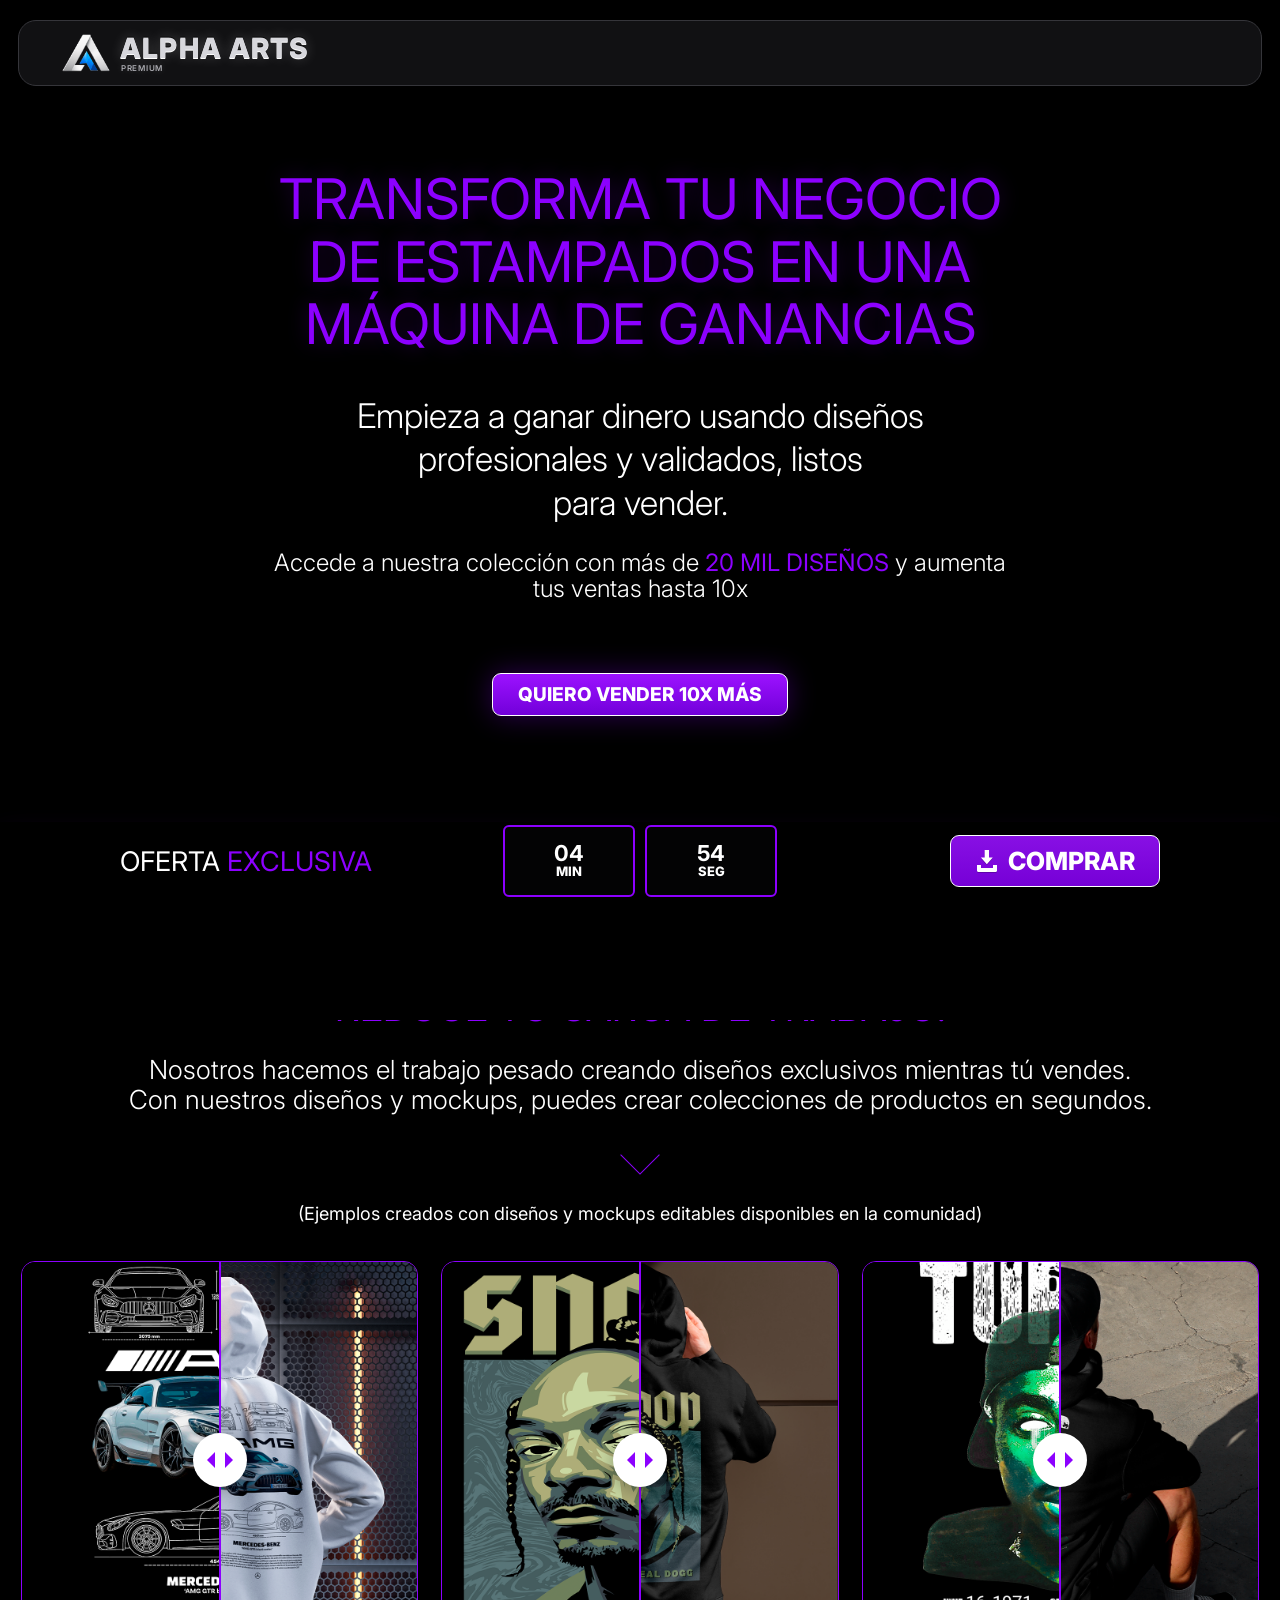
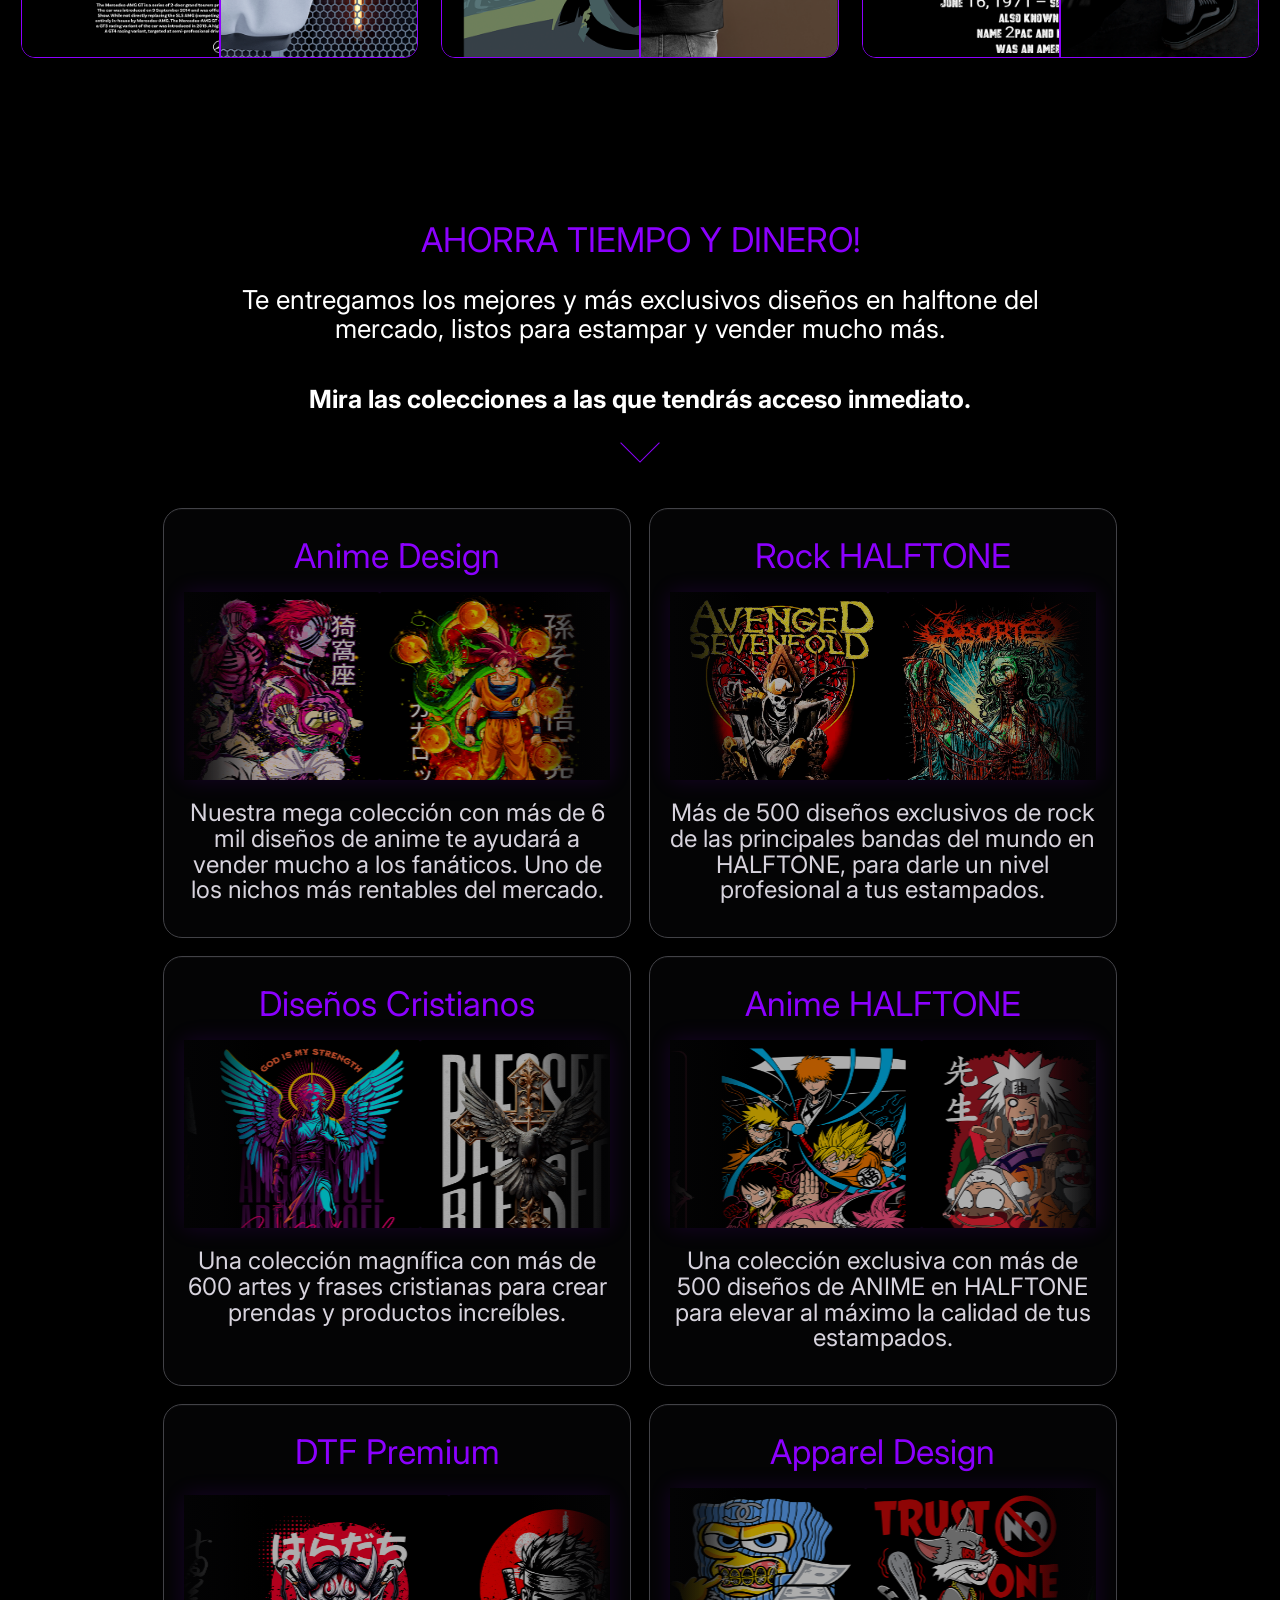
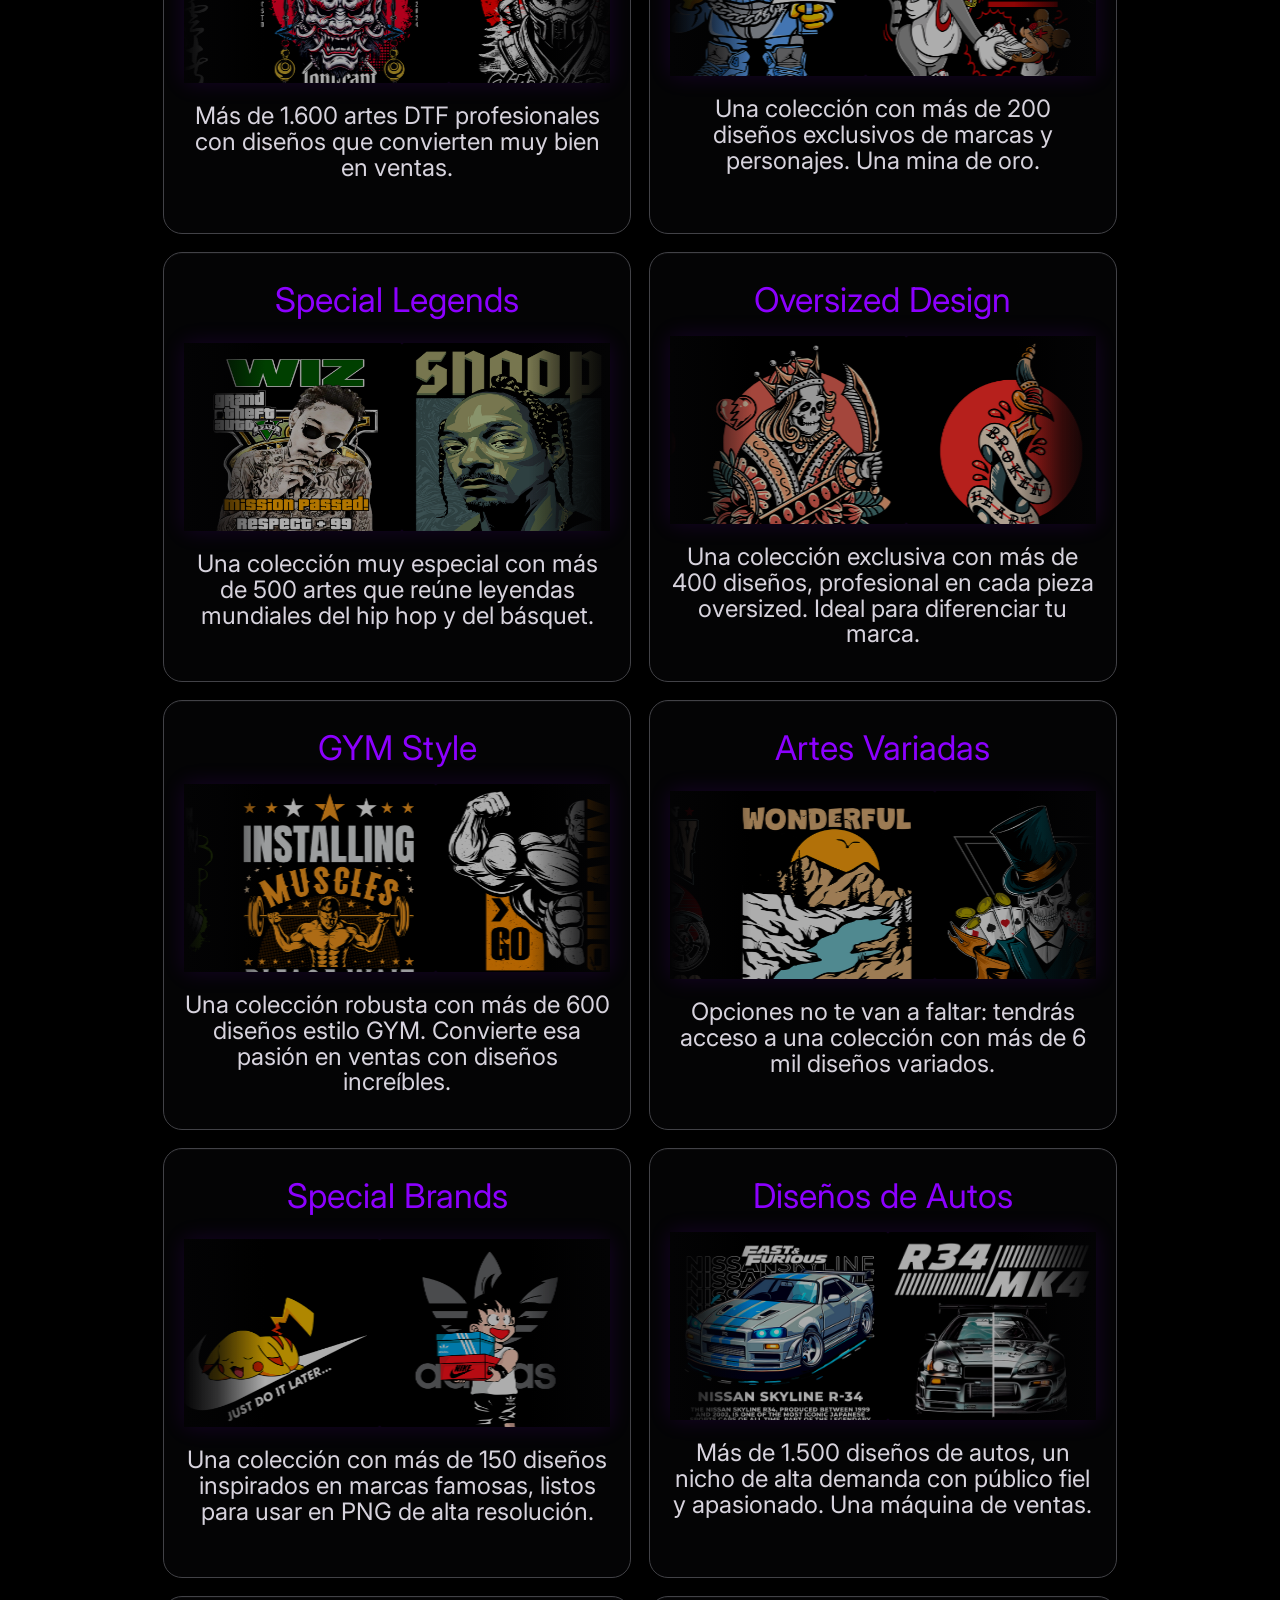
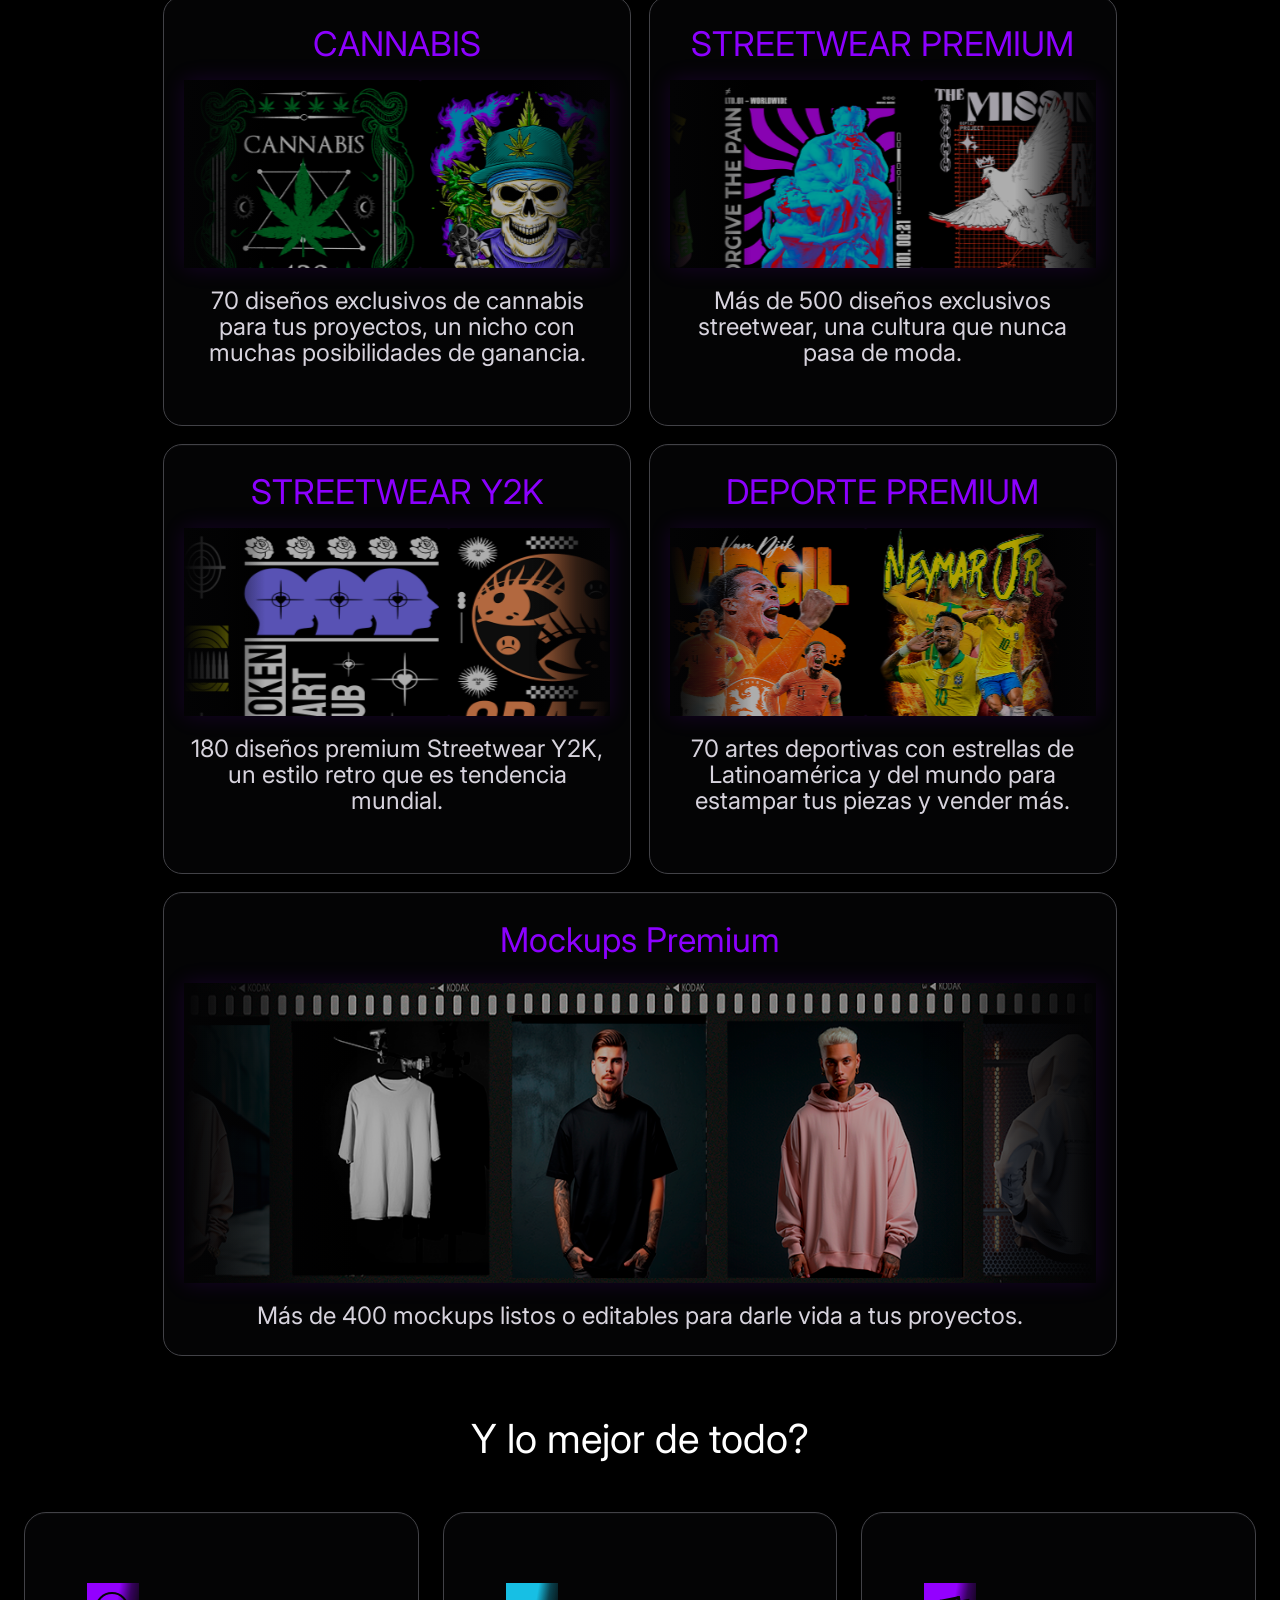
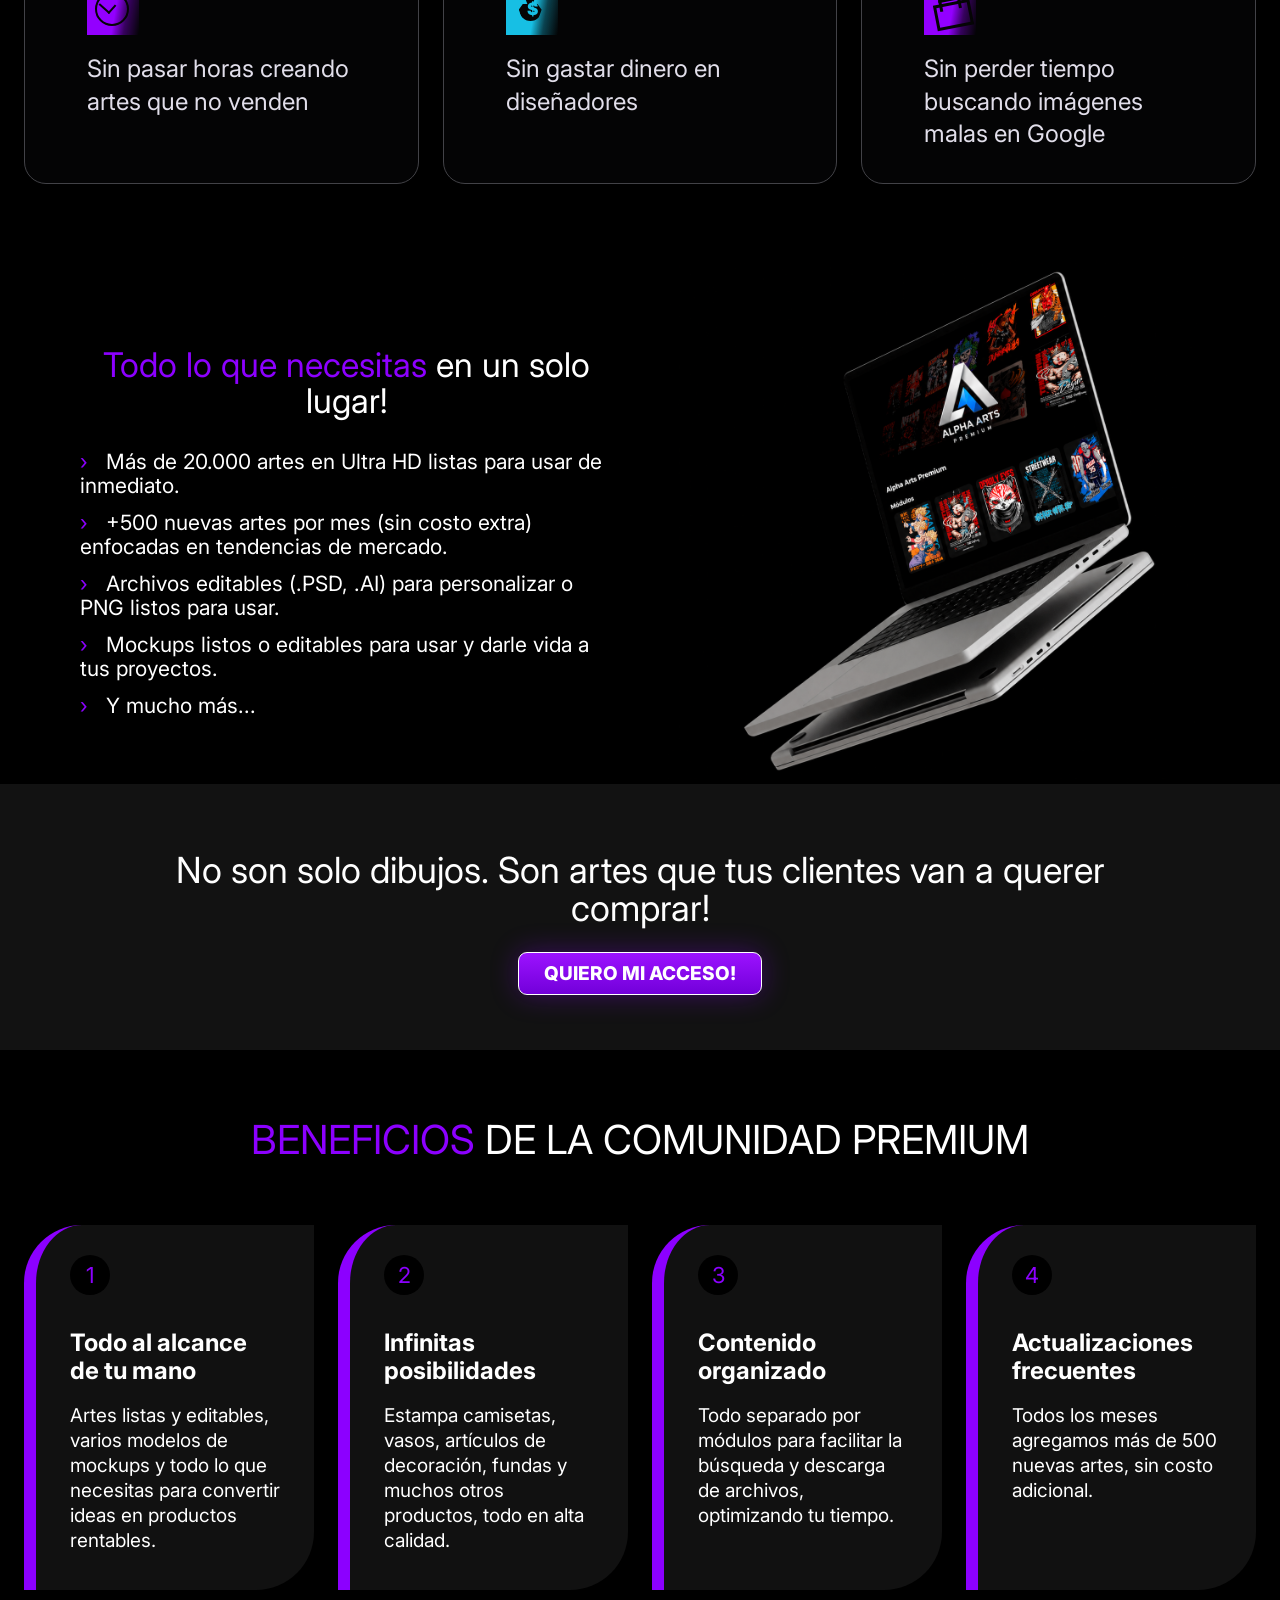
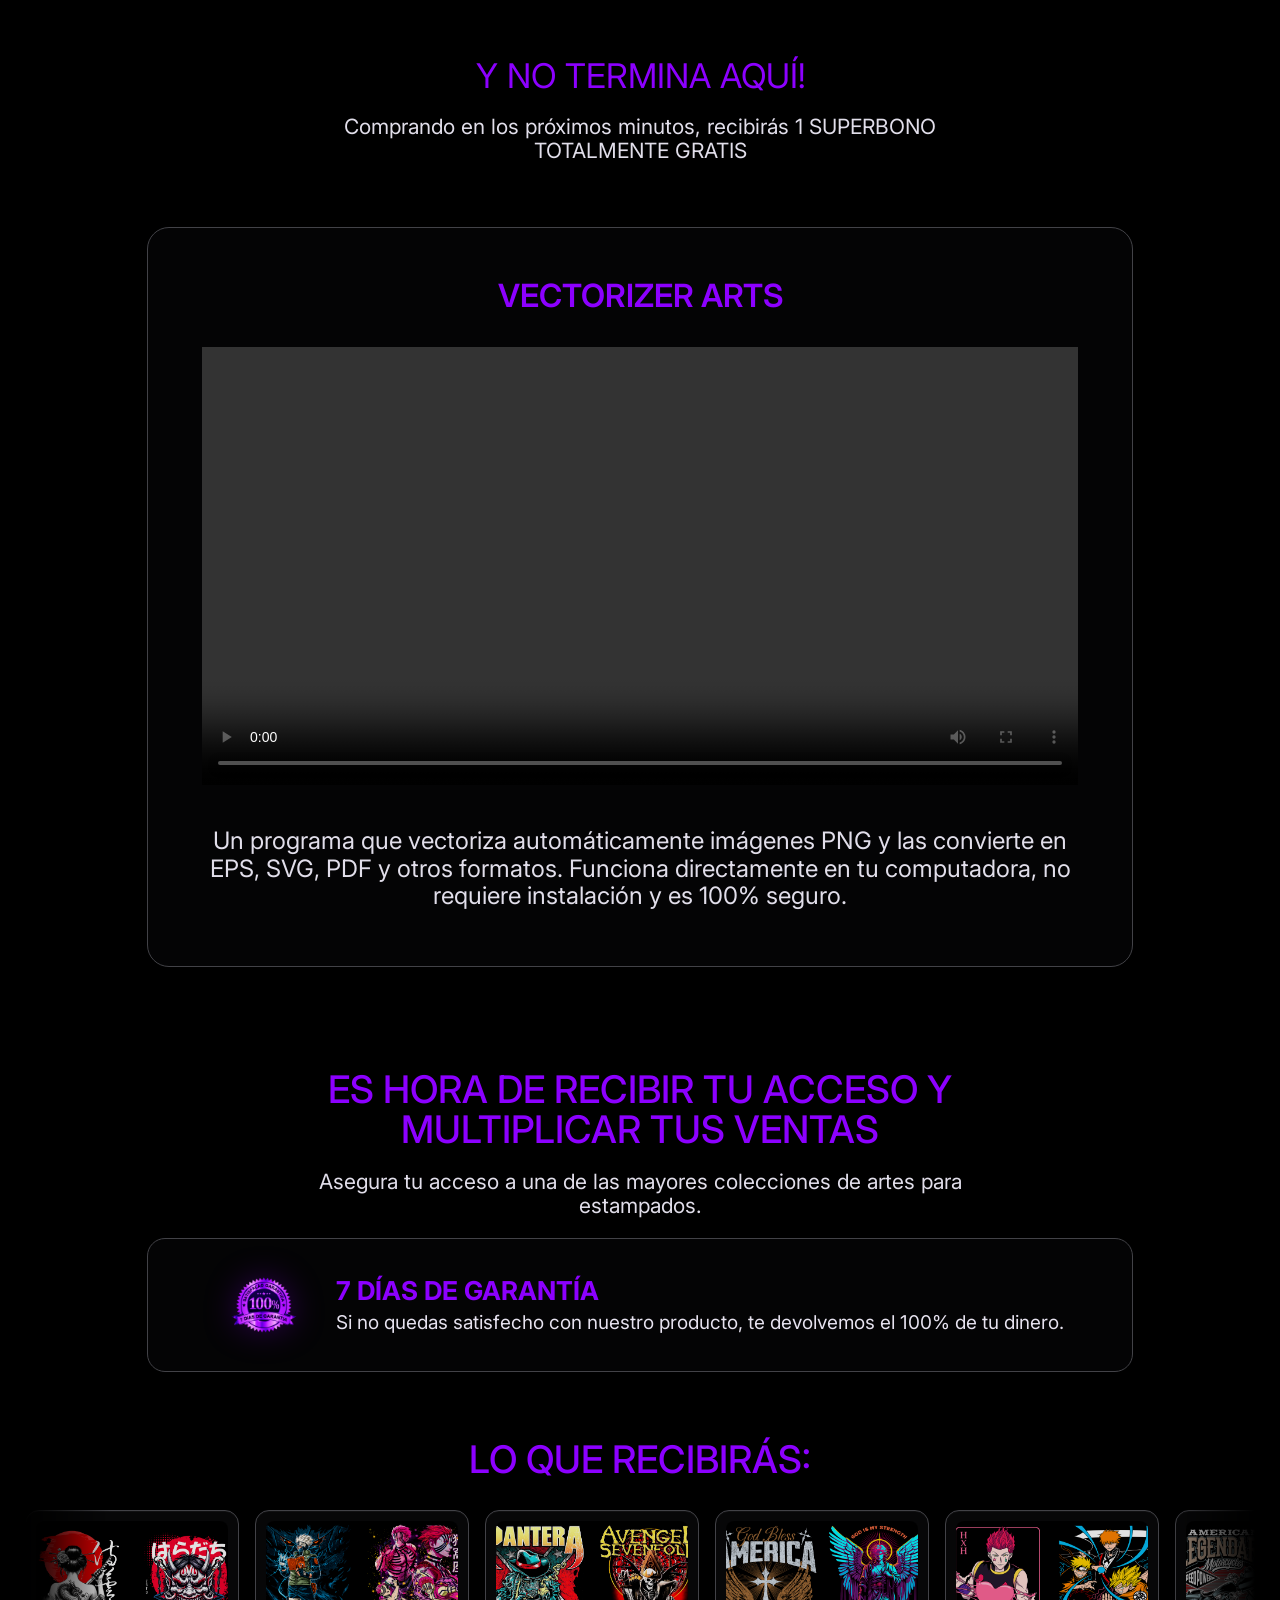
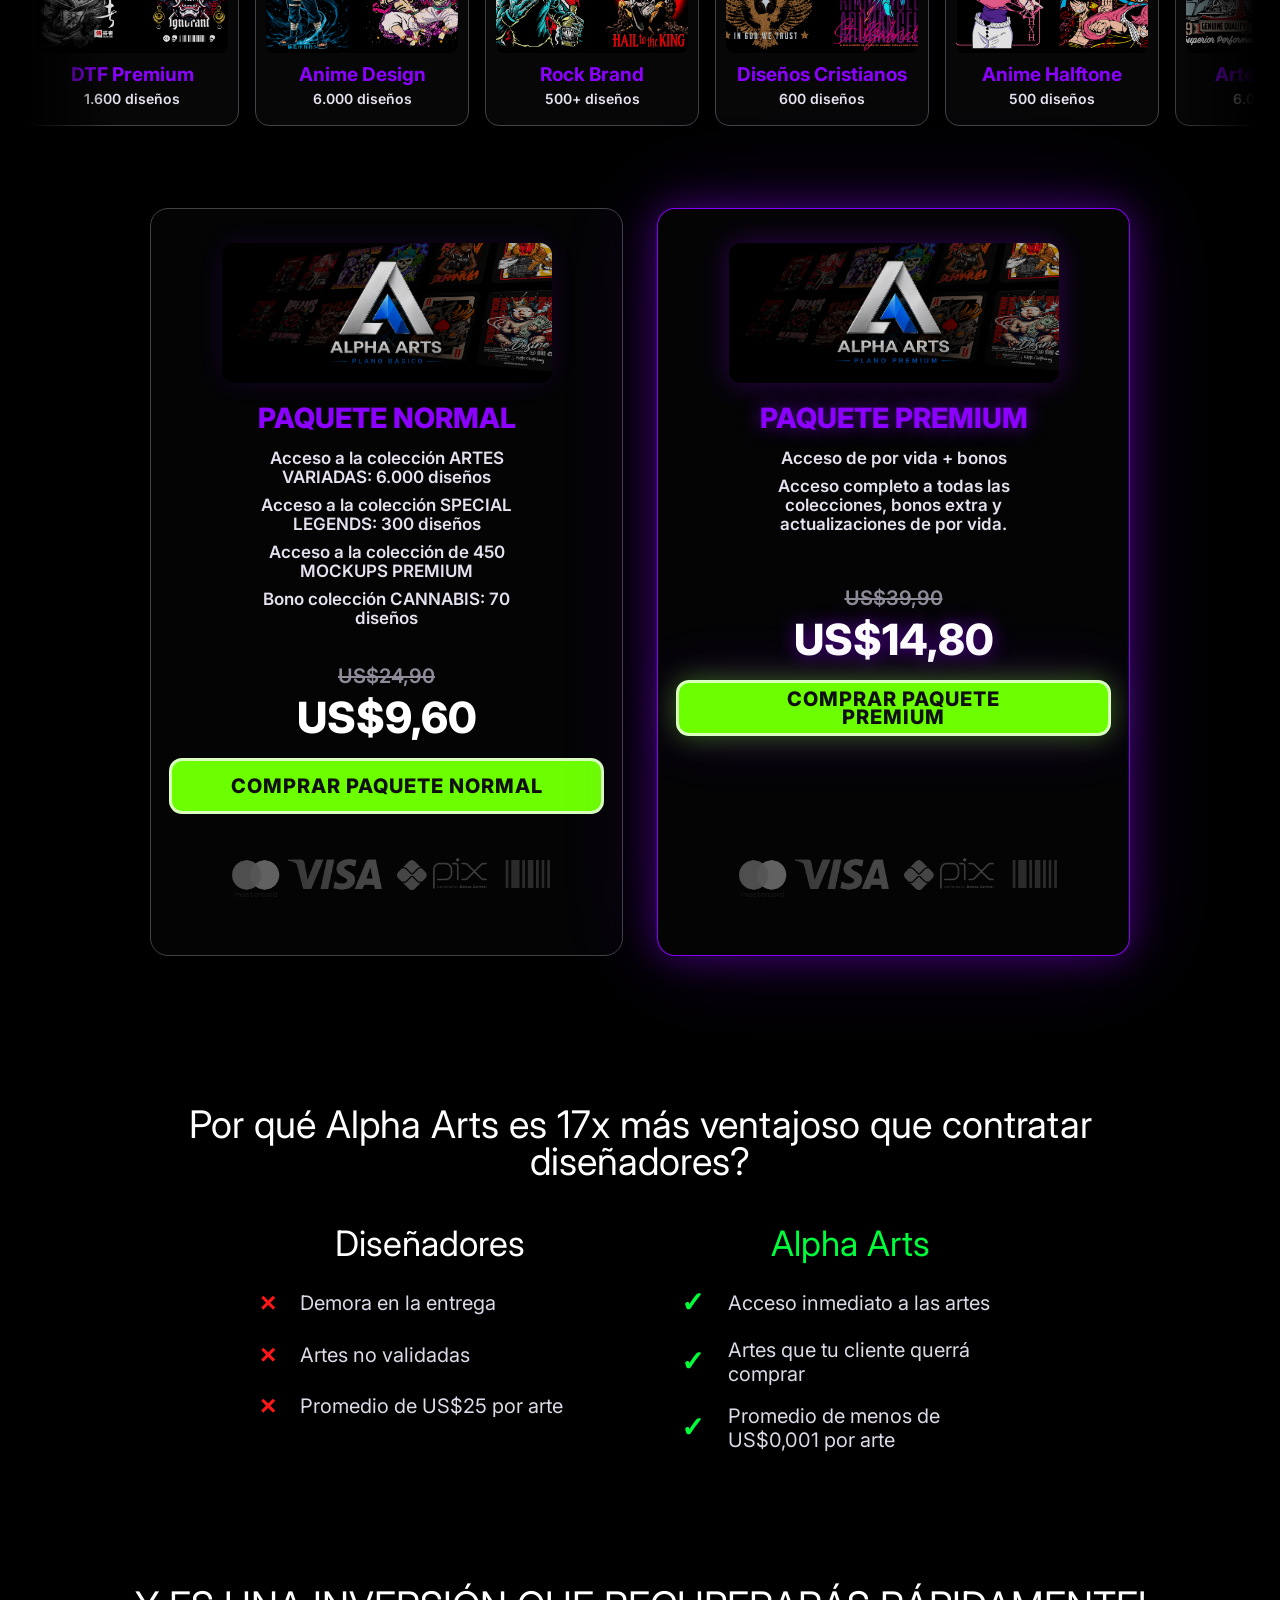
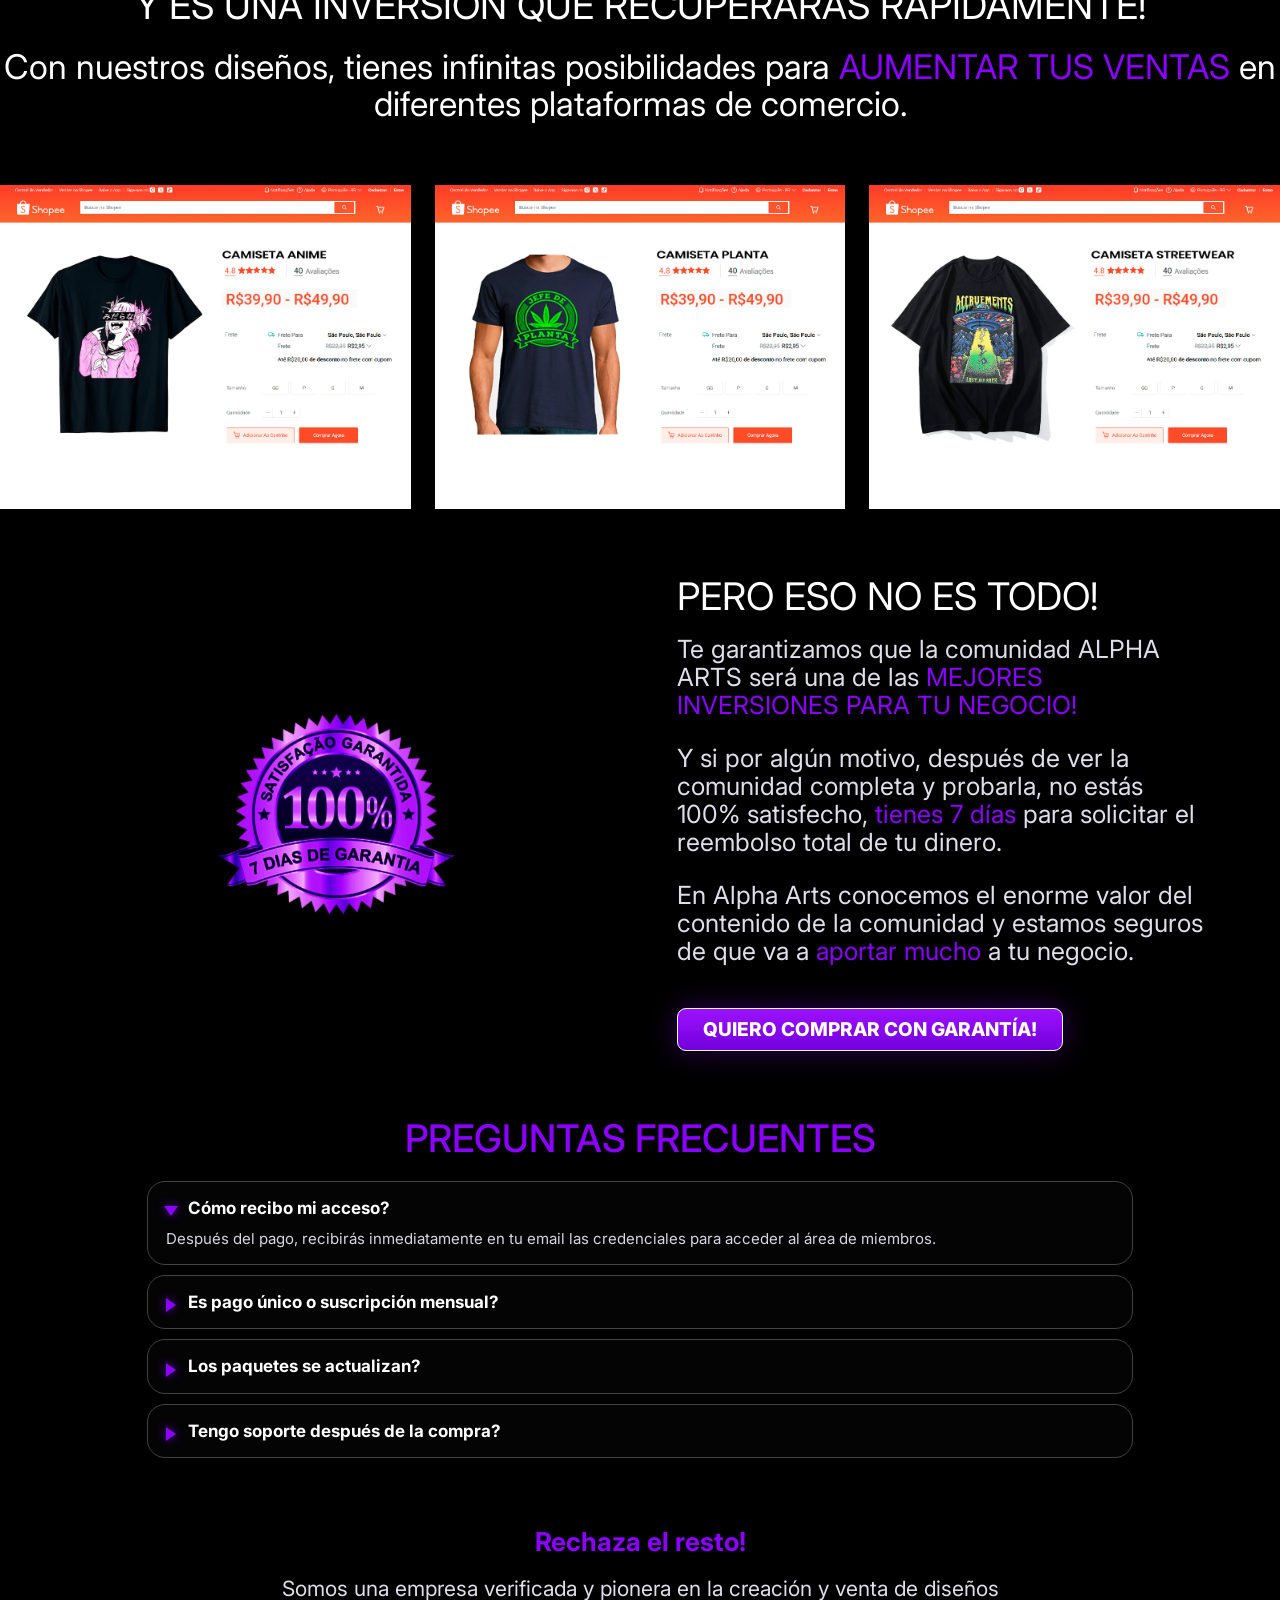
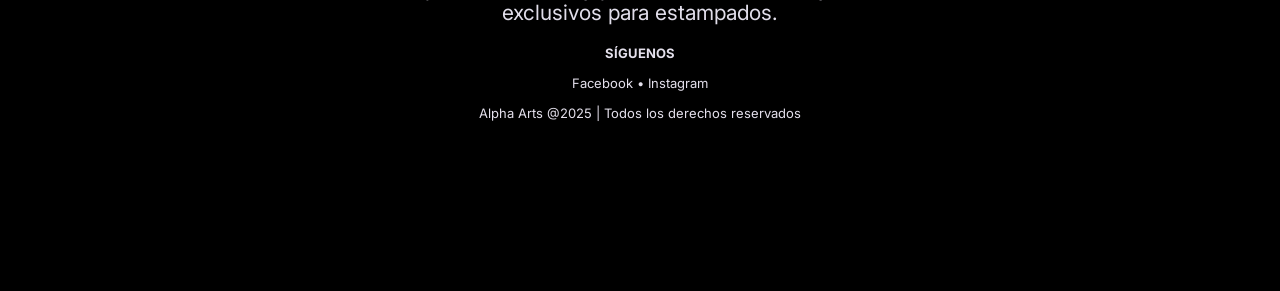
==== commit 295a61e0: "Match Spanish strip icons" ====
--- a/es/index.html
+++ b/es/index.html
@@ -61,16 +61,16 @@
 
     <section class="premium-strip" aria-label="Beneficios principales">
       <div class="premium-track">
-        <span class="strip-badge">Bonos exclusivos</span>
-        <span class="strip-badge">Diseños en Ultra HD</span>
-        <span class="strip-badge">Acceso de por vida</span>
-        <span class="strip-badge">Contenido premium</span>
-        <span class="strip-badge">Contenido actualizado</span>
-        <span class="strip-badge">Bonos exclusivos</span>
-        <span class="strip-badge">Diseños en Ultra HD</span>
-        <span class="strip-badge">Acceso de por vida</span>
-        <span class="strip-badge">Contenido premium</span>
-        <span class="strip-badge">Contenido actualizado</span>
+        <span class="strip-badge"><span class="strip-icon strip-gift" aria-hidden="true"></span>Bonos exclusivos</span>
+        <span class="strip-badge"><span class="strip-icon strip-icon-text" aria-hidden="true">4K<small>ULTRA HD</small></span>Diseños en Ultra HD</span>
+        <span class="strip-badge"><span class="strip-icon strip-calendar" aria-hidden="true"></span>Acceso de por vida</span>
+        <span class="strip-badge"><span class="strip-icon strip-medal" aria-hidden="true"></span>Contenido premium</span>
+        <span class="strip-badge"><span class="strip-icon strip-refresh" aria-hidden="true"></span>Contenido actualizado</span>
+        <span class="strip-badge"><span class="strip-icon strip-gift" aria-hidden="true"></span>Bonos exclusivos</span>
+        <span class="strip-badge"><span class="strip-icon strip-icon-text" aria-hidden="true">4K<small>ULTRA HD</small></span>Diseños en Ultra HD</span>
+        <span class="strip-badge"><span class="strip-icon strip-calendar" aria-hidden="true"></span>Acceso de por vida</span>
+        <span class="strip-badge"><span class="strip-icon strip-medal" aria-hidden="true"></span>Contenido premium</span>
+        <span class="strip-badge"><span class="strip-icon strip-refresh" aria-hidden="true"></span>Contenido actualizado</span>
       </div>
     </section>
 
--- a/styles.css
+++ b/styles.css
@@ -216,6 +216,9 @@
 }
 
 .premium-track .strip-badge {
+  display: inline-flex;
+  align-items: center;
+  gap: 12px;
   flex: 0 0 auto;
   color: #fff;
   font-size: 18px;
@@ -226,10 +229,134 @@
   text-shadow: 0 0 12px rgba(255, 255, 255, .16);
 }
 
-.premium-track .strip-badge::before {
-  content: "✦";
-  margin-right: 10px;
-  font-size: .9em;
+.premium-track .strip-icon {
+  position: relative;
+  display: inline-block;
+  width: 38px;
+  height: 34px;
+  min-width: 38px;
+  color: #fff;
+}
+
+.premium-track .strip-icon-text {
+  min-width: 58px;
+  width: 58px;
+  height: auto;
+  font-size: 28px;
+  line-height: .78;
+  font-weight: 900;
+  letter-spacing: 0;
+  text-align: center;
+}
+
+.premium-track .strip-icon-text small {
+  display: block;
+  margin-top: 2px;
+  font-size: 12px;
+  line-height: 1;
+}
+
+.premium-track .strip-gift {
+  width: 34px;
+  height: 34px;
+  border: 3px solid currentColor;
+  border-top-width: 8px;
+}
+
+.premium-track .strip-gift::before {
+  content: "";
+  position: absolute;
+  left: 50%;
+  top: -8px;
+  width: 3px;
+  height: 39px;
+  background: currentColor;
+  transform: translateX(-50%);
+}
+
+.premium-track .strip-gift::after {
+  content: "";
+  position: absolute;
+  left: 50%;
+  top: -18px;
+  width: 22px;
+  height: 15px;
+  border: 3px solid currentColor;
+  border-radius: 14px 14px 6px 6px;
+  border-bottom: 0;
+  transform: translateX(-50%);
+}
+
+.premium-track .strip-calendar {
+  width: 35px;
+  height: 31px;
+  border: 3px solid currentColor;
+  border-radius: 6px;
+}
+
+.premium-track .strip-calendar::before {
+  content: "";
+  position: absolute;
+  left: 6px;
+  right: 6px;
+  top: 8px;
+  height: 3px;
+  background: currentColor;
+  box-shadow: 0 8px 0 currentColor;
+}
+
+.premium-track .strip-calendar::after {
+  content: "";
+  position: absolute;
+  left: 9px;
+  top: -7px;
+  width: 4px;
+  height: 10px;
+  border-radius: 4px;
+  background: currentColor;
+  box-shadow: 14px 0 0 currentColor;
+}
+
+.premium-track .strip-medal {
+  width: 34px;
+  height: 34px;
+}
+
+.premium-track .strip-medal::before {
+  content: "★";
+  position: absolute;
+  left: 50%;
+  top: 0;
+  width: 25px;
+  height: 25px;
+  border: 3px solid currentColor;
+  border-radius: 50%;
+  font-size: 13px;
+  line-height: 25px;
+  text-align: center;
+  transform: translateX(-50%);
+}
+
+.premium-track .strip-medal::after {
+  content: "";
+  position: absolute;
+  left: 8px;
+  bottom: -2px;
+  width: 9px;
+  height: 16px;
+  border-left: 3px solid currentColor;
+  border-right: 3px solid currentColor;
+  transform: skewX(-16deg);
+  box-shadow: 12px 0 0 -3px #fff;
+}
+
+.premium-track .strip-refresh::before {
+  content: "↻";
+  position: absolute;
+  inset: -2px 0 0;
+  font-size: 38px;
+  line-height: 34px;
+  font-weight: 900;
 }
 
 .intro {
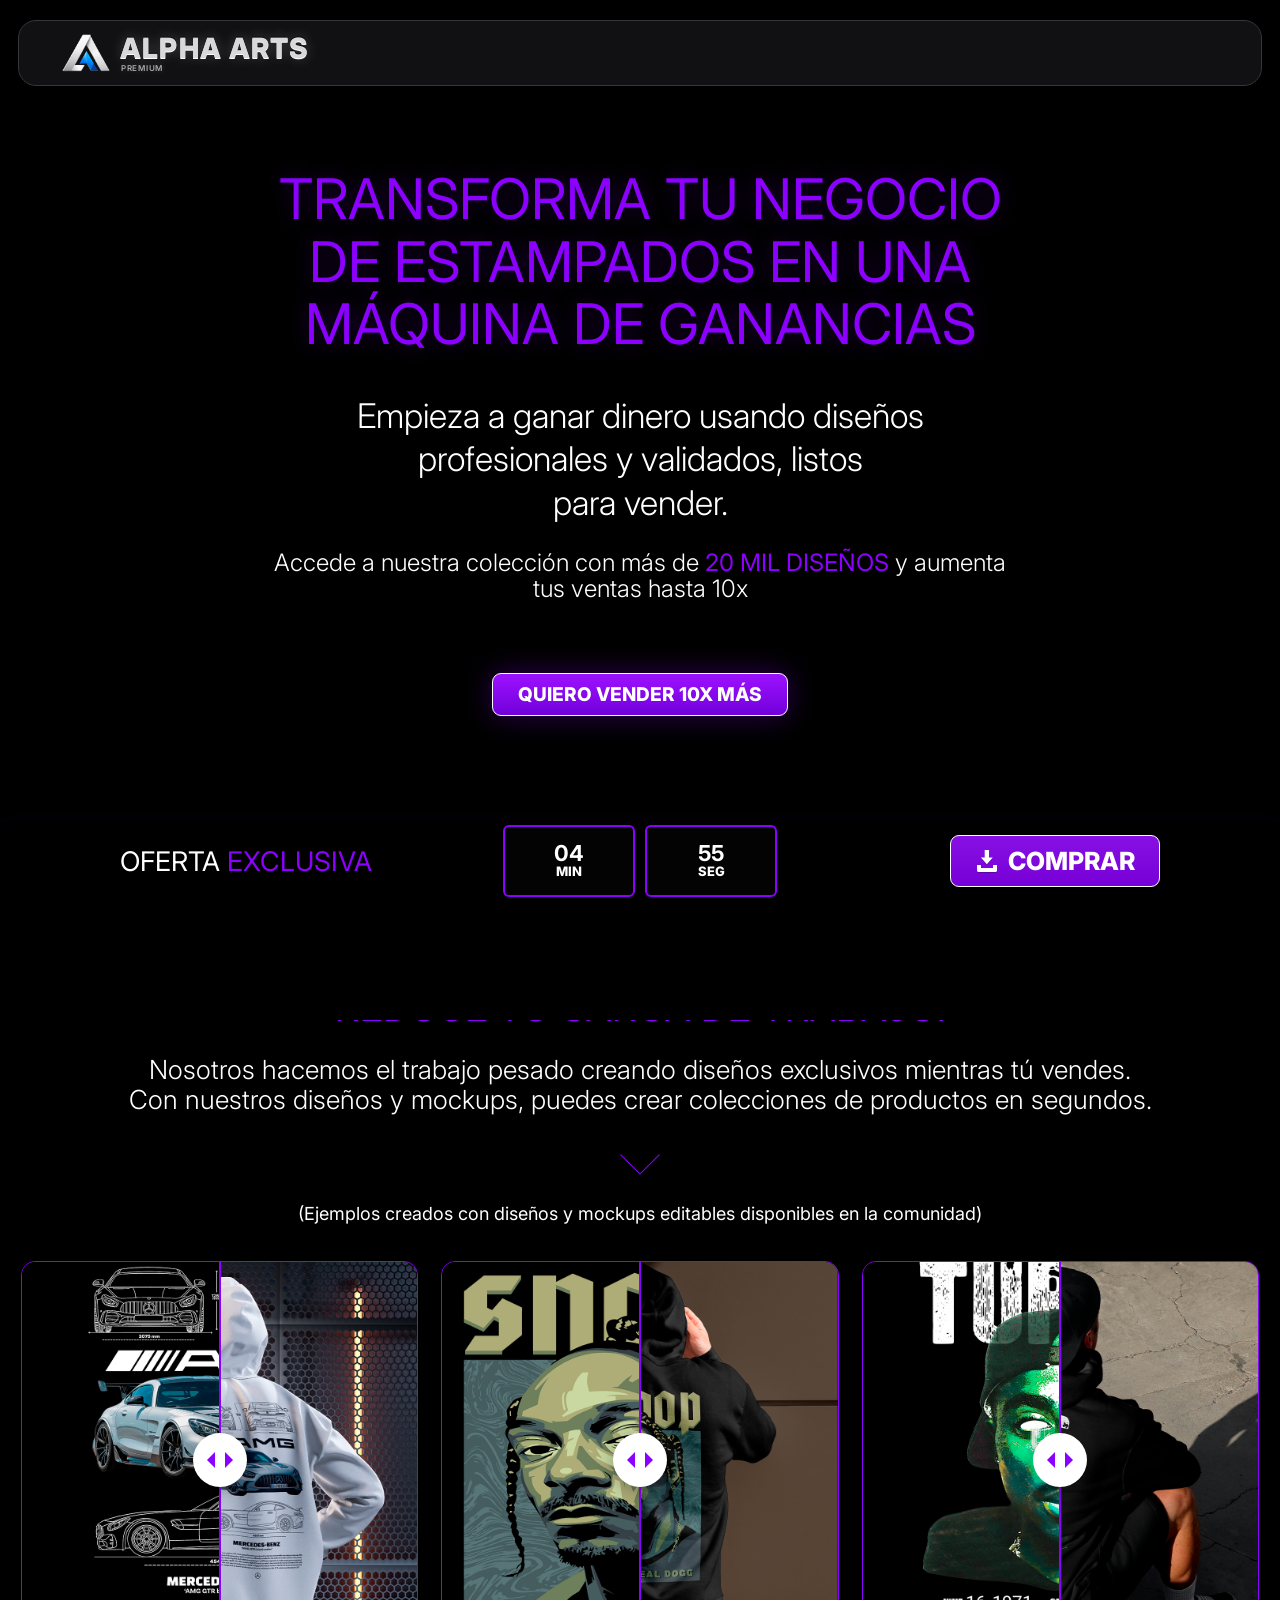
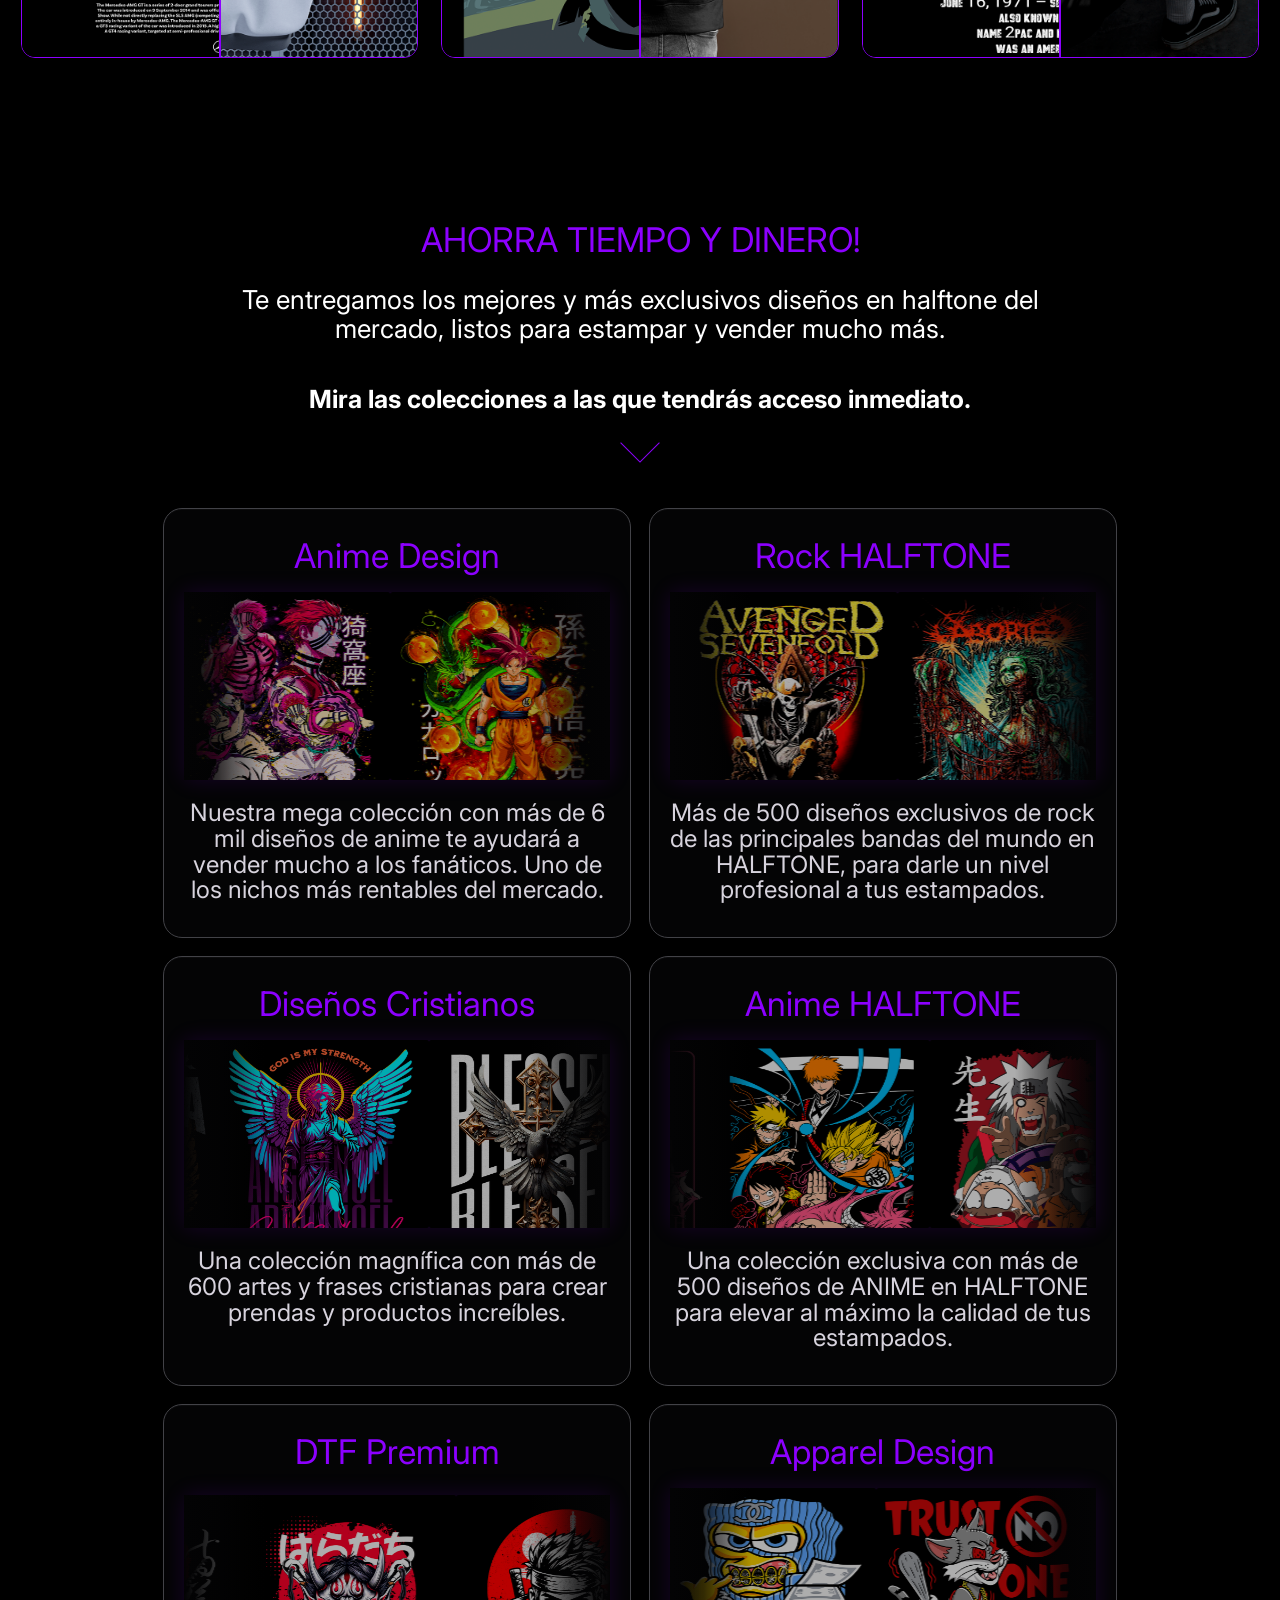
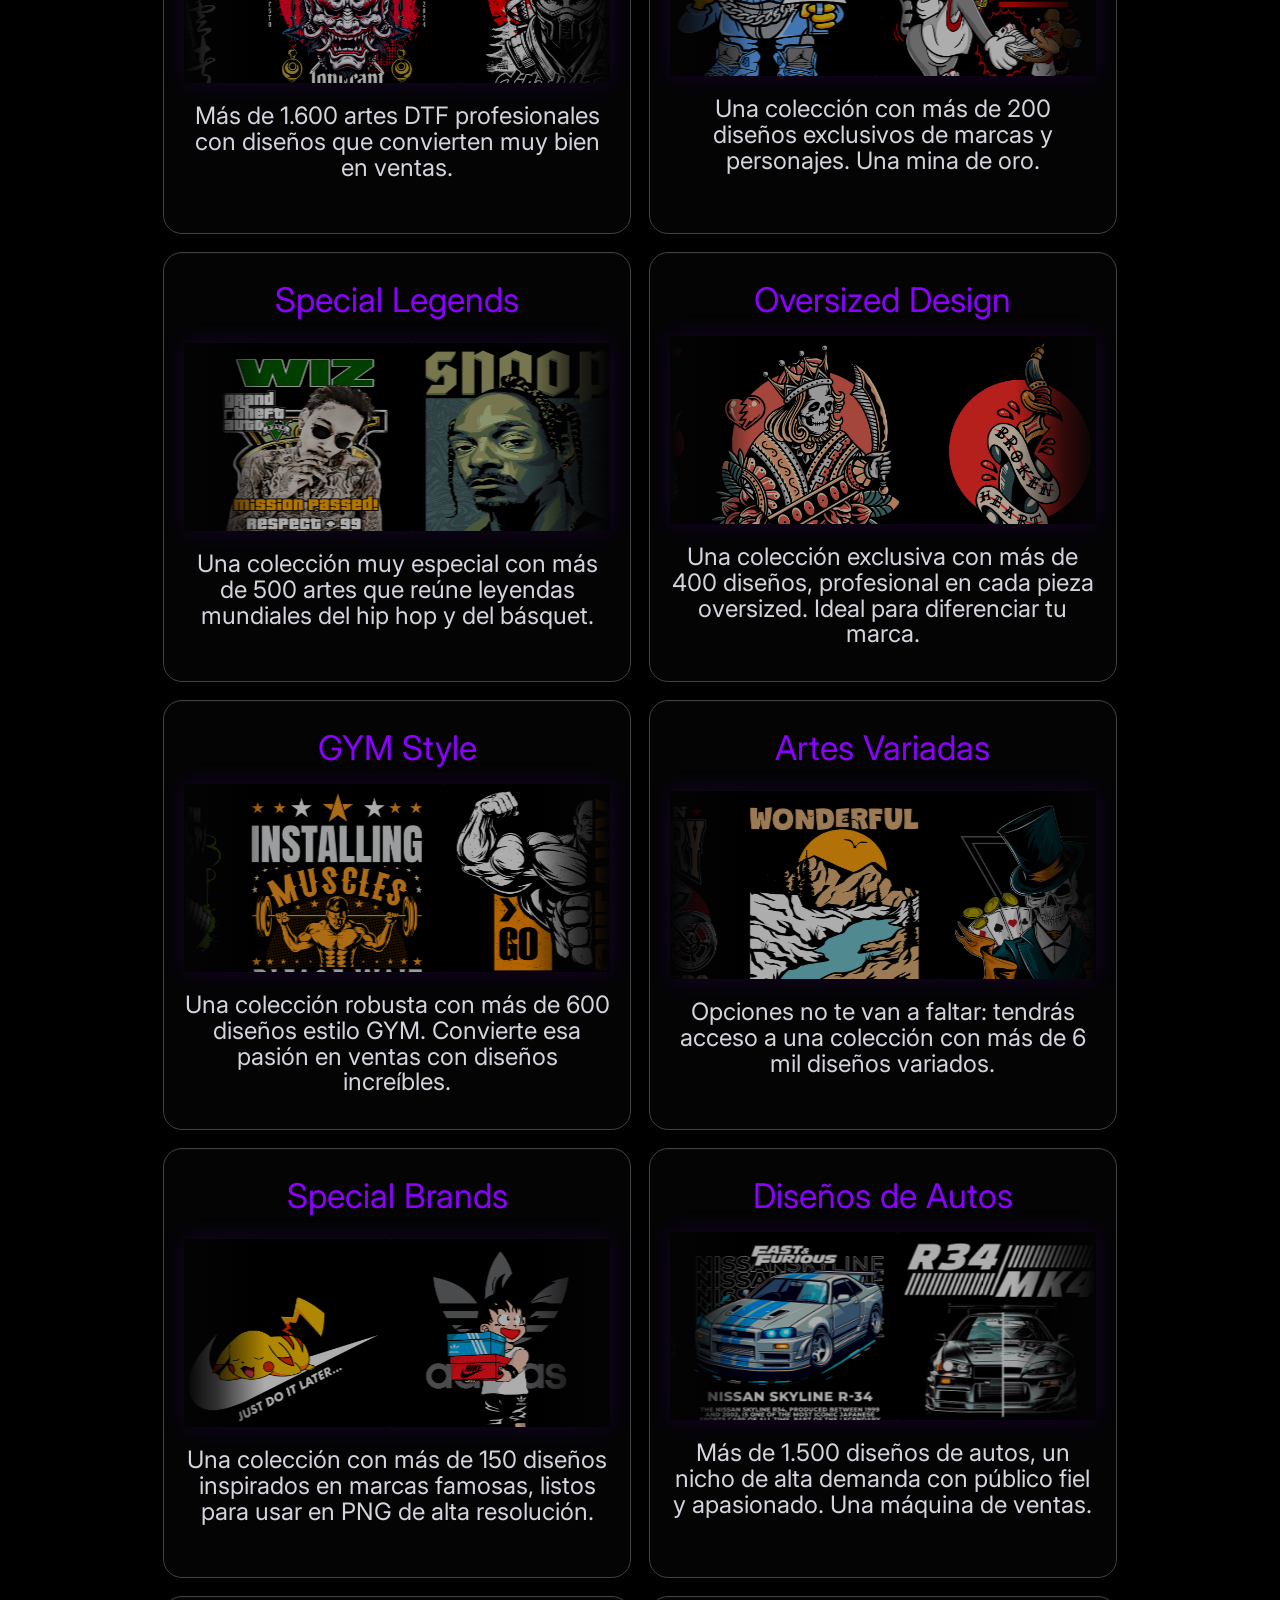
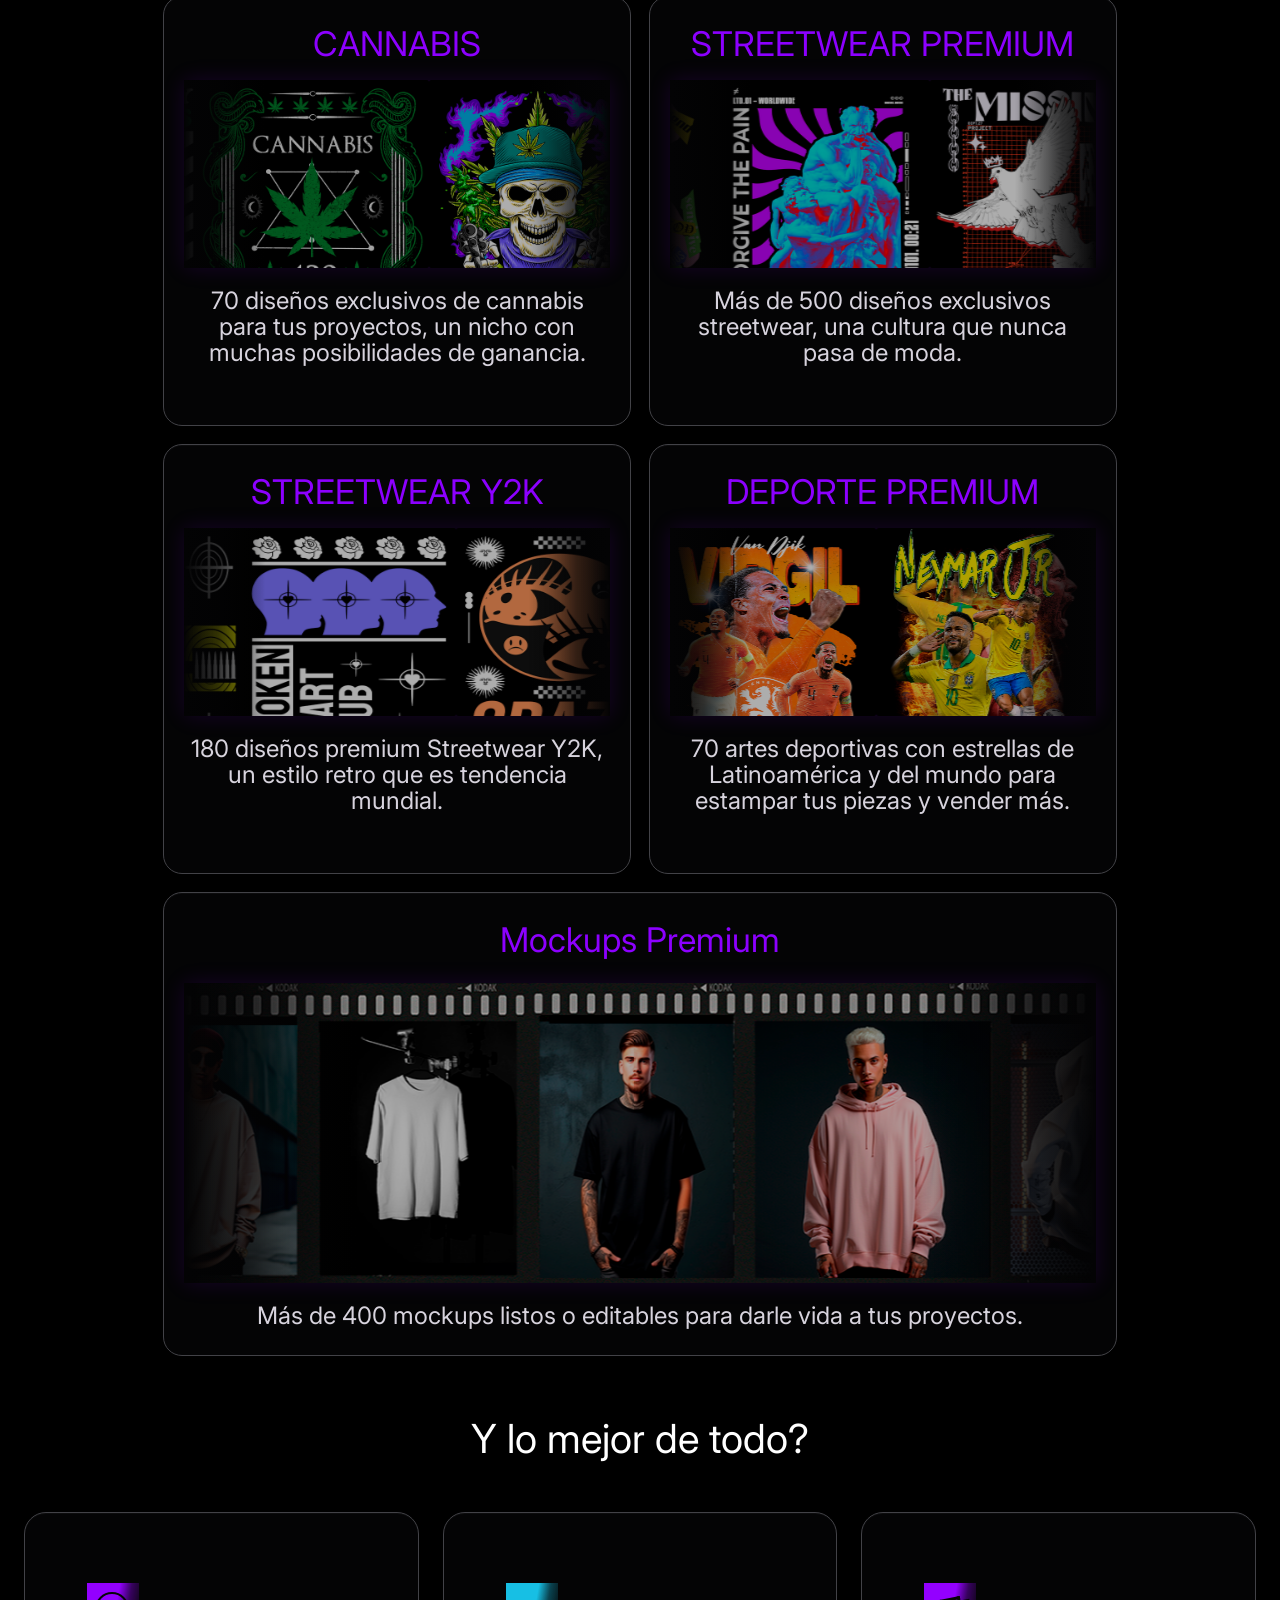
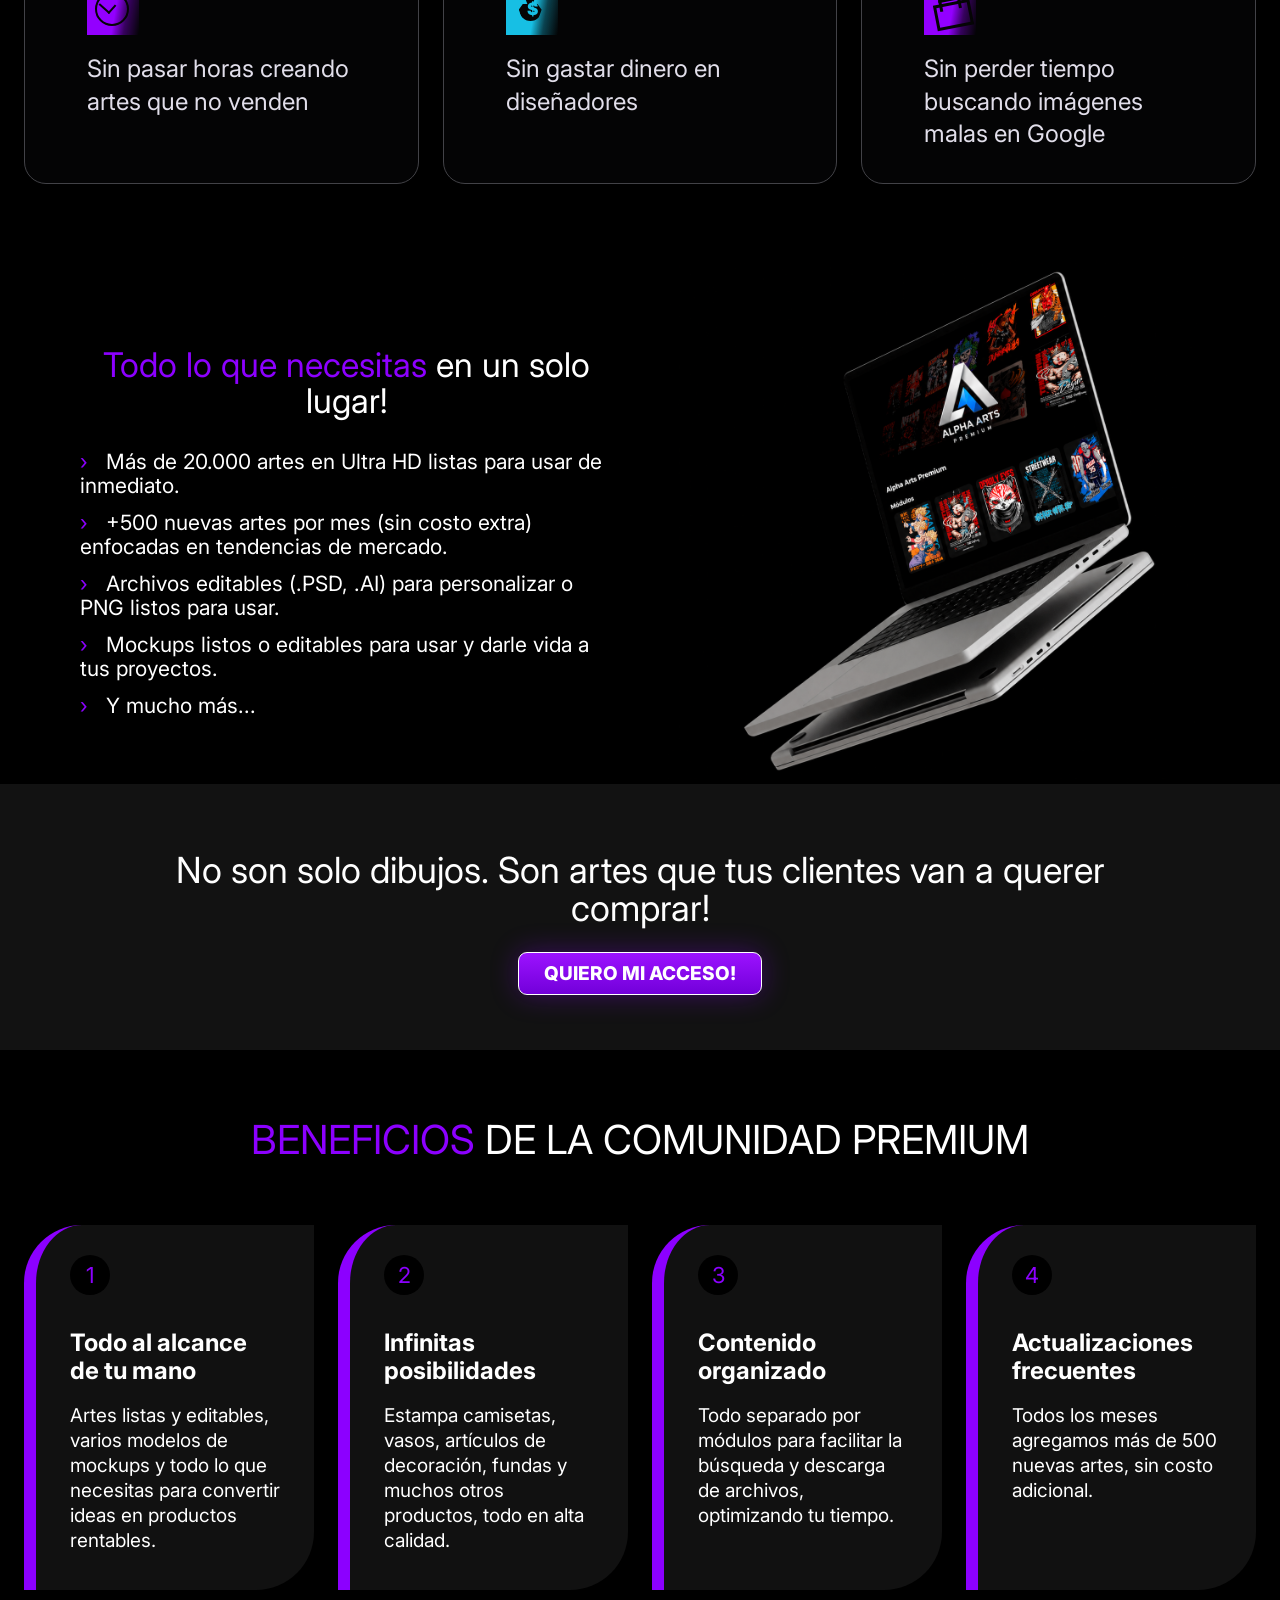
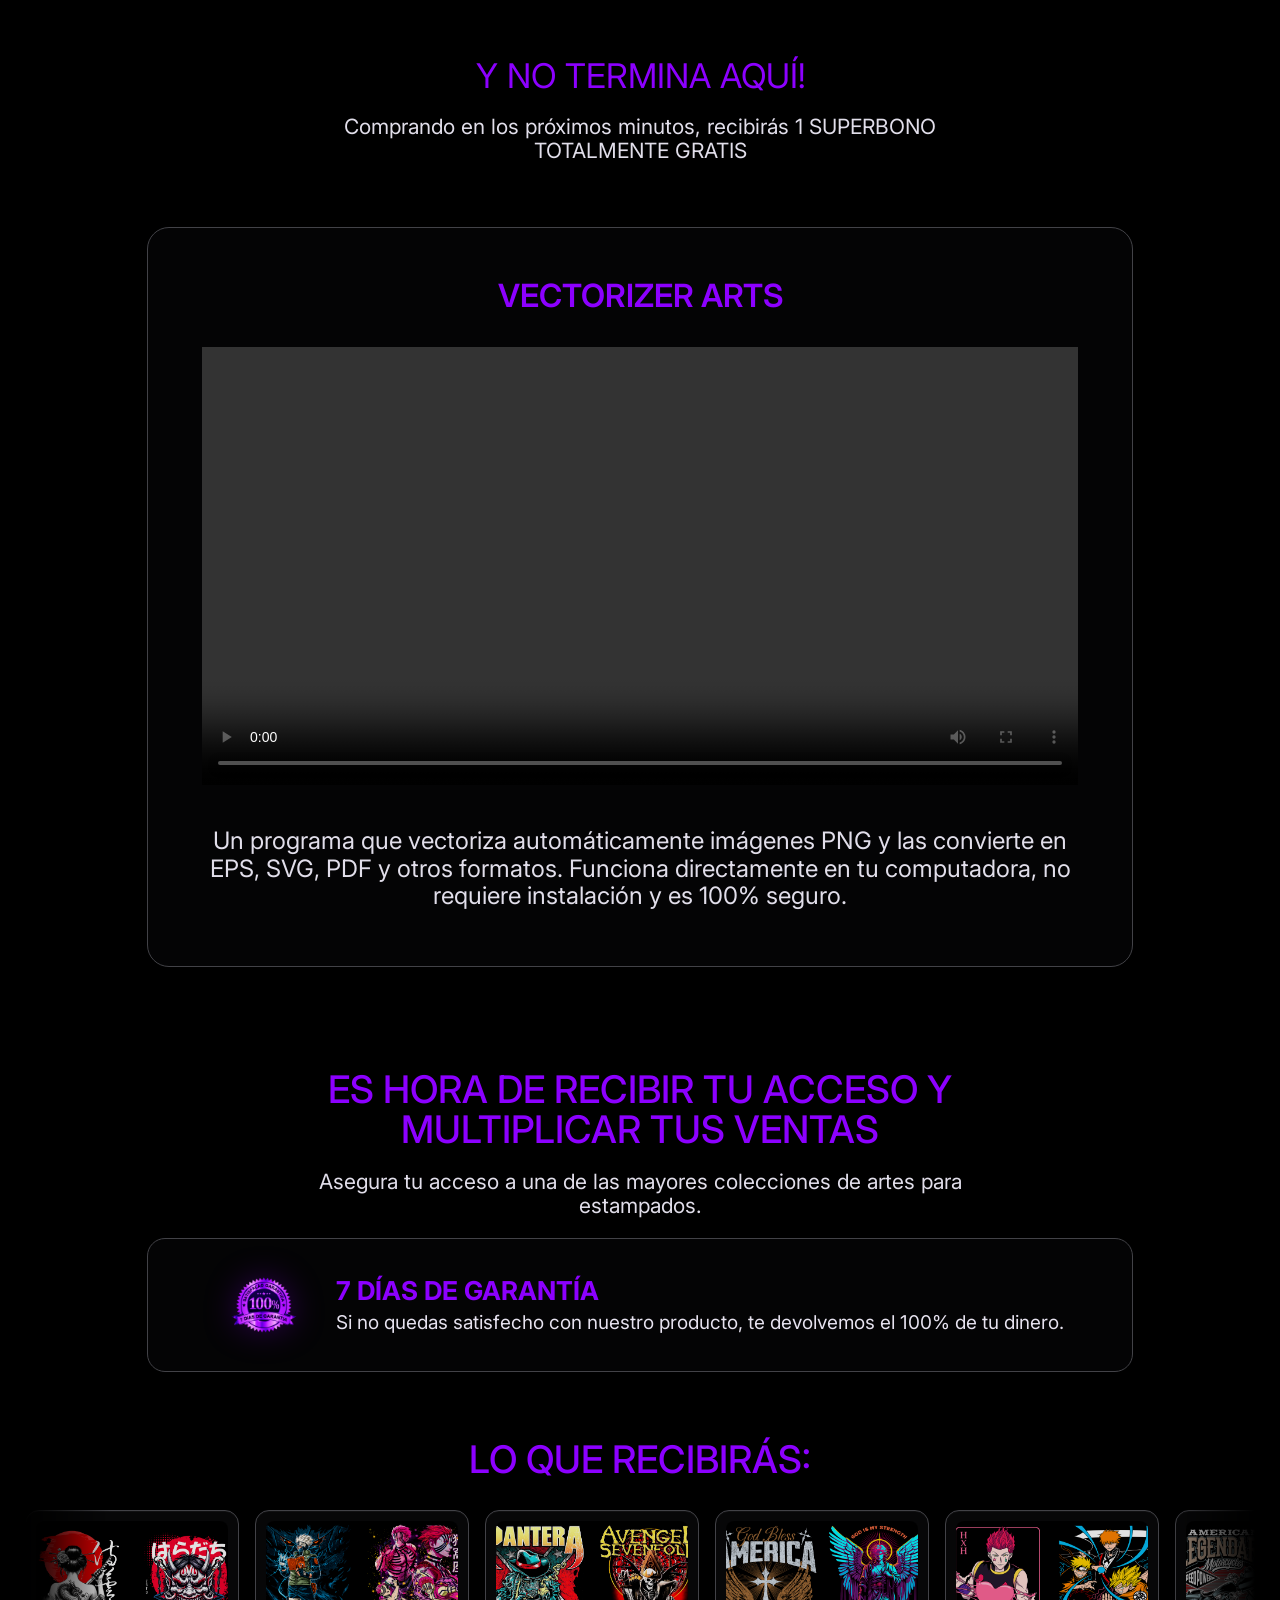
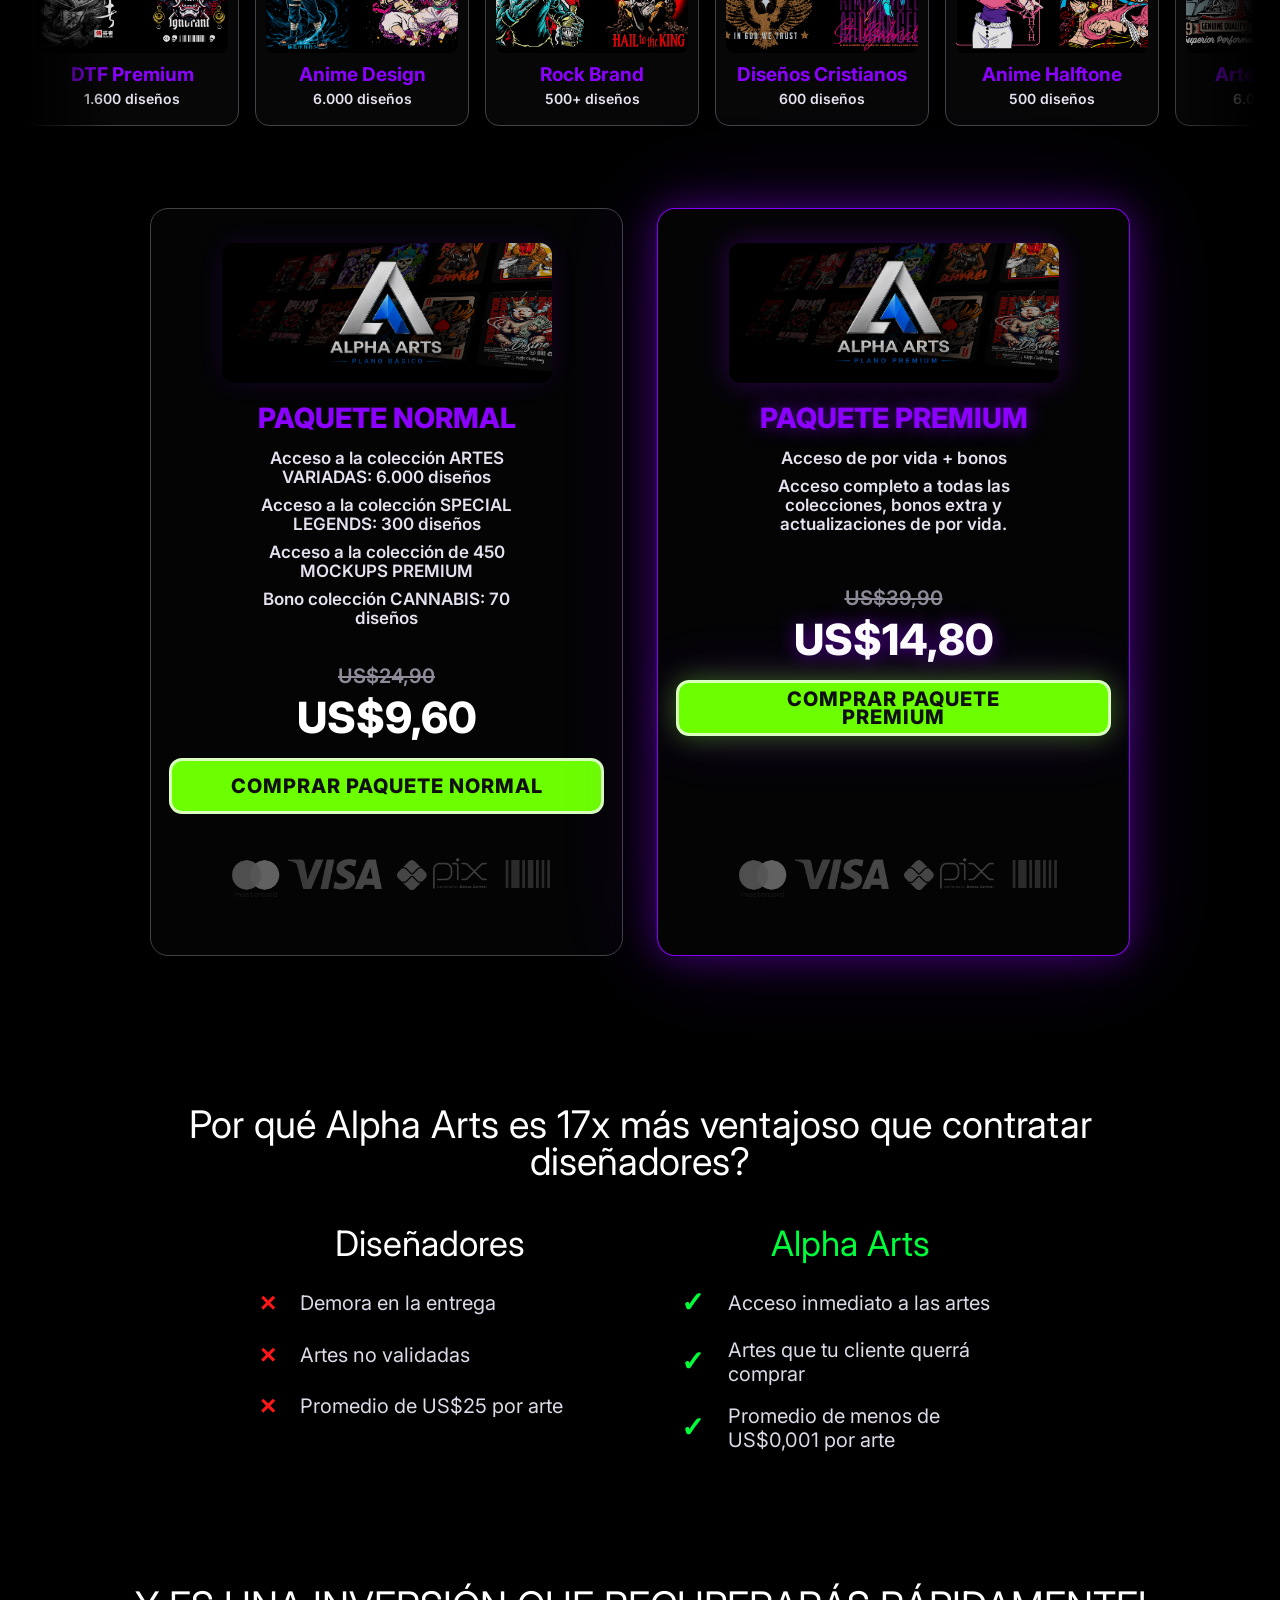
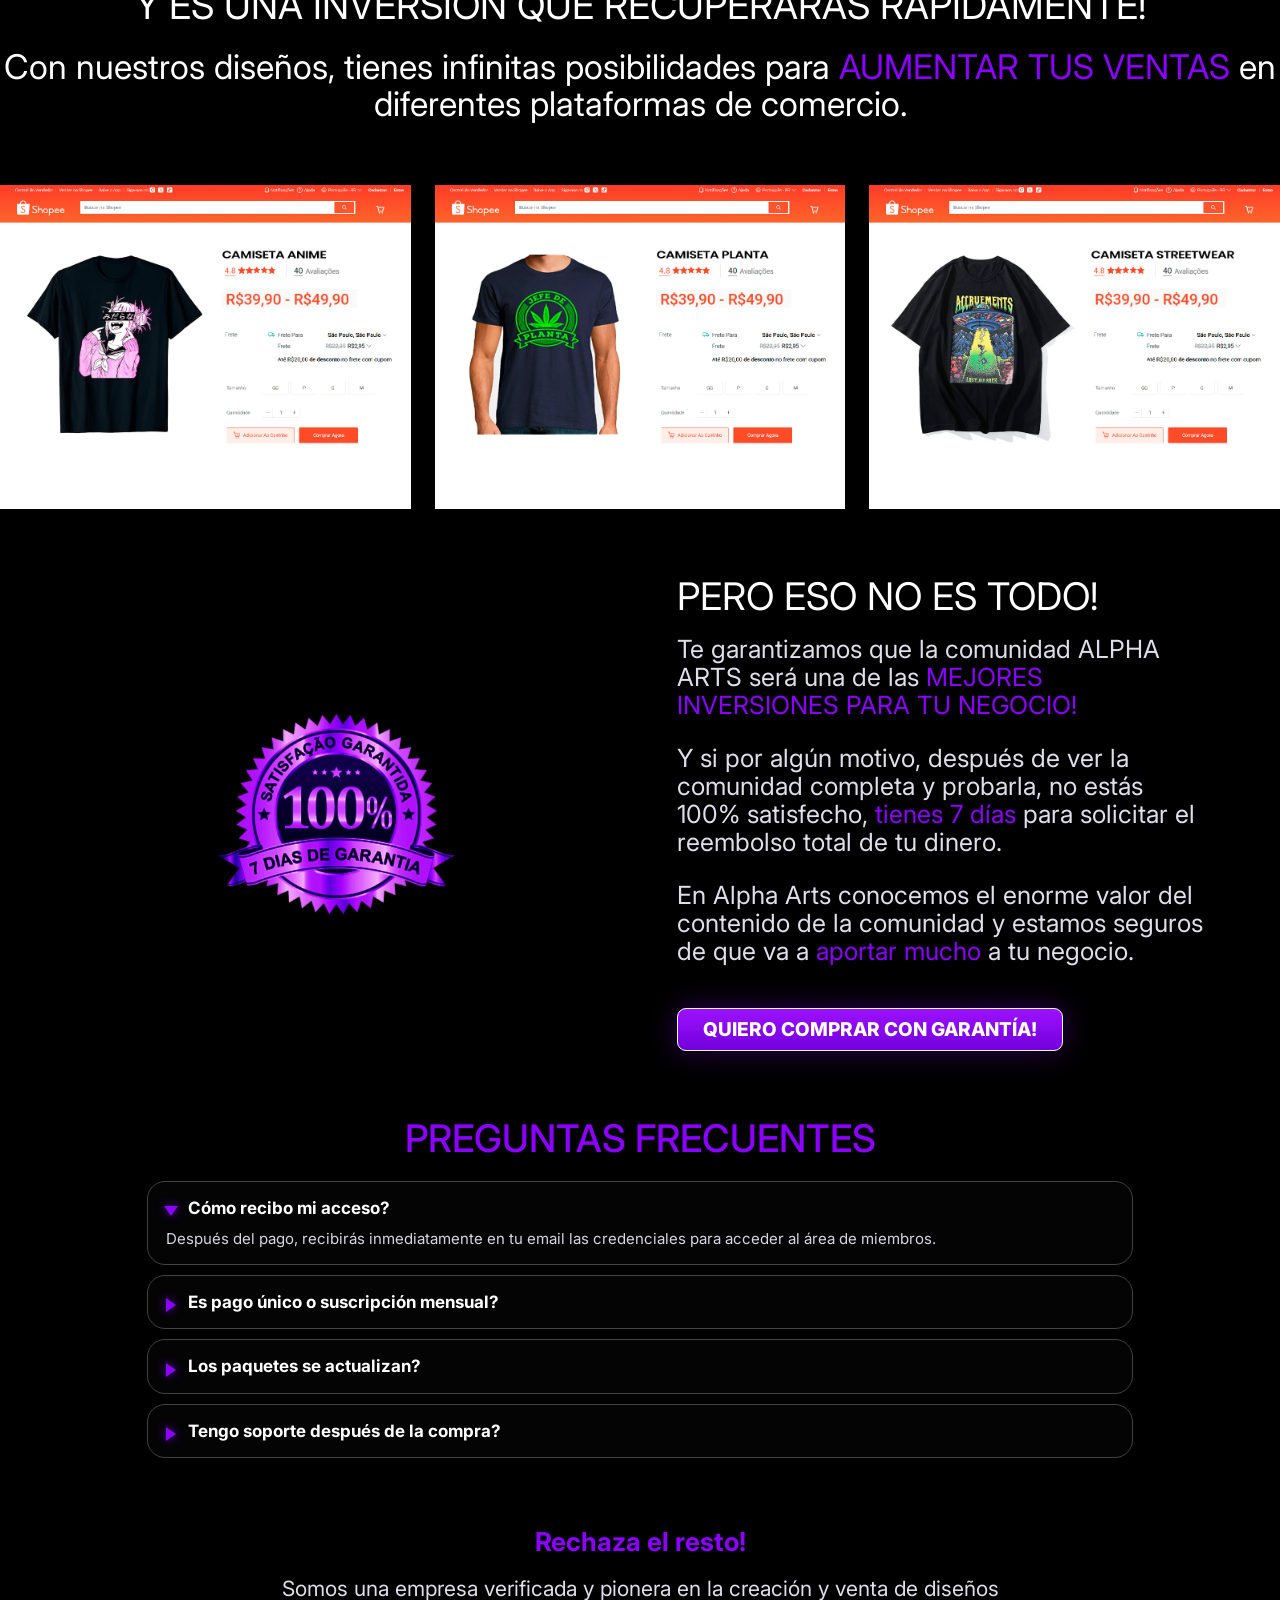
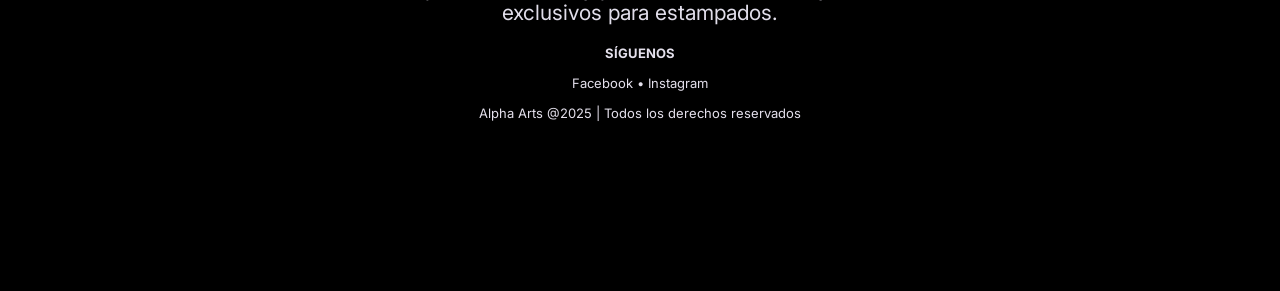
==== commit 839089d2: "Use translated strip image assets" ====
--- a/es/index.html
+++ b/es/index.html
@@ -61,16 +61,16 @@
 
     <section class="premium-strip" aria-label="Beneficios principales">
       <div class="premium-track">
-        <span class="strip-badge"><span class="strip-icon strip-gift" aria-hidden="true"></span>Bonos exclusivos</span>
-        <span class="strip-badge"><span class="strip-icon strip-icon-text" aria-hidden="true">4K<small>ULTRA HD</small></span>Diseños en Ultra HD</span>
-        <span class="strip-badge"><span class="strip-icon strip-calendar" aria-hidden="true"></span>Acceso de por vida</span>
-        <span class="strip-badge"><span class="strip-icon strip-medal" aria-hidden="true"></span>Contenido premium</span>
-        <span class="strip-badge"><span class="strip-icon strip-refresh" aria-hidden="true"></span>Contenido actualizado</span>
-        <span class="strip-badge"><span class="strip-icon strip-gift" aria-hidden="true"></span>Bonos exclusivos</span>
-        <span class="strip-badge"><span class="strip-icon strip-icon-text" aria-hidden="true">4K<small>ULTRA HD</small></span>Diseños en Ultra HD</span>
-        <span class="strip-badge"><span class="strip-icon strip-calendar" aria-hidden="true"></span>Acceso de por vida</span>
-        <span class="strip-badge"><span class="strip-icon strip-medal" aria-hidden="true"></span>Contenido premium</span>
-        <span class="strip-badge"><span class="strip-icon strip-refresh" aria-hidden="true"></span>Contenido actualizado</span>
+        <img src="../assets/carrossel-es2.png" alt="Bonos exclusivos">
+        <img src="../assets/carrossel-es1.png" alt="Diseños en Ultra HD">
+        <img src="../assets/carrossel-es5.png" alt="Acceso de por vida">
+        <img src="../assets/carrossel-es4.png" alt="Contenido premium">
+        <img src="../assets/carrossel-es3.png" alt="Contenido actualizado">
+        <img src="../assets/carrossel-es2.png" alt="">
+        <img src="../assets/carrossel-es1.png" alt="">
+        <img src="../assets/carrossel-es5.png" alt="">
+        <img src="../assets/carrossel-es4.png" alt="">
+        <img src="../assets/carrossel-es3.png" alt="">
       </div>
     </section>
 
--- a/styles.css
+++ b/styles.css
@@ -213,150 +213,6 @@
   width: auto;
   height: 40px;
   flex: 0 0 auto;
-}
-
-.premium-track .strip-badge {
-  display: inline-flex;
-  align-items: center;
-  gap: 12px;
-  flex: 0 0 auto;
-  color: #fff;
-  font-size: 18px;
-  line-height: 1;
-  font-weight: 800;
-  text-transform: uppercase;
-  white-space: nowrap;
-  text-shadow: 0 0 12px rgba(255, 255, 255, .16);
-}
-
-.premium-track .strip-icon {
-  position: relative;
-  display: inline-block;
-  width: 38px;
-  height: 34px;
-  min-width: 38px;
-  color: #fff;
-}
-
-.premium-track .strip-icon-text {
-  min-width: 58px;
-  width: 58px;
-  height: auto;
-  font-size: 28px;
-  line-height: .78;
-  font-weight: 900;
-  letter-spacing: 0;
-  text-align: center;
-}
-
-.premium-track .strip-icon-text small {
-  display: block;
-  margin-top: 2px;
-  font-size: 12px;
-  line-height: 1;
-}
-
-.premium-track .strip-gift {
-  width: 34px;
-  height: 34px;
-  border: 3px solid currentColor;
-  border-top-width: 8px;
-}
-
-.premium-track .strip-gift::before {
-  content: "";
-  position: absolute;
-  left: 50%;
-  top: -8px;
-  width: 3px;
-  height: 39px;
-  background: currentColor;
-  transform: translateX(-50%);
-}
-
-.premium-track .strip-gift::after {
-  content: "";
-  position: absolute;
-  left: 50%;
-  top: -18px;
-  width: 22px;
-  height: 15px;
-  border: 3px solid currentColor;
-  border-radius: 14px 14px 6px 6px;
-  border-bottom: 0;
-  transform: translateX(-50%);
-}
-
-.premium-track .strip-calendar {
-  width: 35px;
-  height: 31px;
-  border: 3px solid currentColor;
-  border-radius: 6px;
-}
-
-.premium-track .strip-calendar::before {
-  content: "";
-  position: absolute;
-  left: 6px;
-  right: 6px;
-  top: 8px;
-  height: 3px;
-  background: currentColor;
-  box-shadow: 0 8px 0 currentColor;
-}
-
-.premium-track .strip-calendar::after {
-  content: "";
-  position: absolute;
-  left: 9px;
-  top: -7px;
-  width: 4px;
-  height: 10px;
-  border-radius: 4px;
-  background: currentColor;
-  box-shadow: 14px 0 0 currentColor;
-}
-
-.premium-track .strip-medal {
-  width: 34px;
-  height: 34px;
-}
-
-.premium-track .strip-medal::before {
-  content: "★";
-  position: absolute;
-  left: 50%;
-  top: 0;
-  width: 25px;
-  height: 25px;
-  border: 3px solid currentColor;
-  border-radius: 50%;
-  font-size: 13px;
-  line-height: 25px;
-  text-align: center;
-  transform: translateX(-50%);
-}
-
-.premium-track .strip-medal::after {
-  content: "";
-  position: absolute;
-  left: 8px;
-  bottom: -2px;
-  width: 9px;
-  height: 16px;
-  border-left: 3px solid currentColor;
-  border-right: 3px solid currentColor;
-  transform: skewX(-16deg);
-  box-shadow: 12px 0 0 -3px #fff;
-}
-
-.premium-track .strip-refresh::before {
-  content: "↻";
-  position: absolute;
-  inset: -2px 0 0;
-  font-size: 38px;
-  line-height: 34px;
-  font-weight: 900;
 }
 
 .intro {
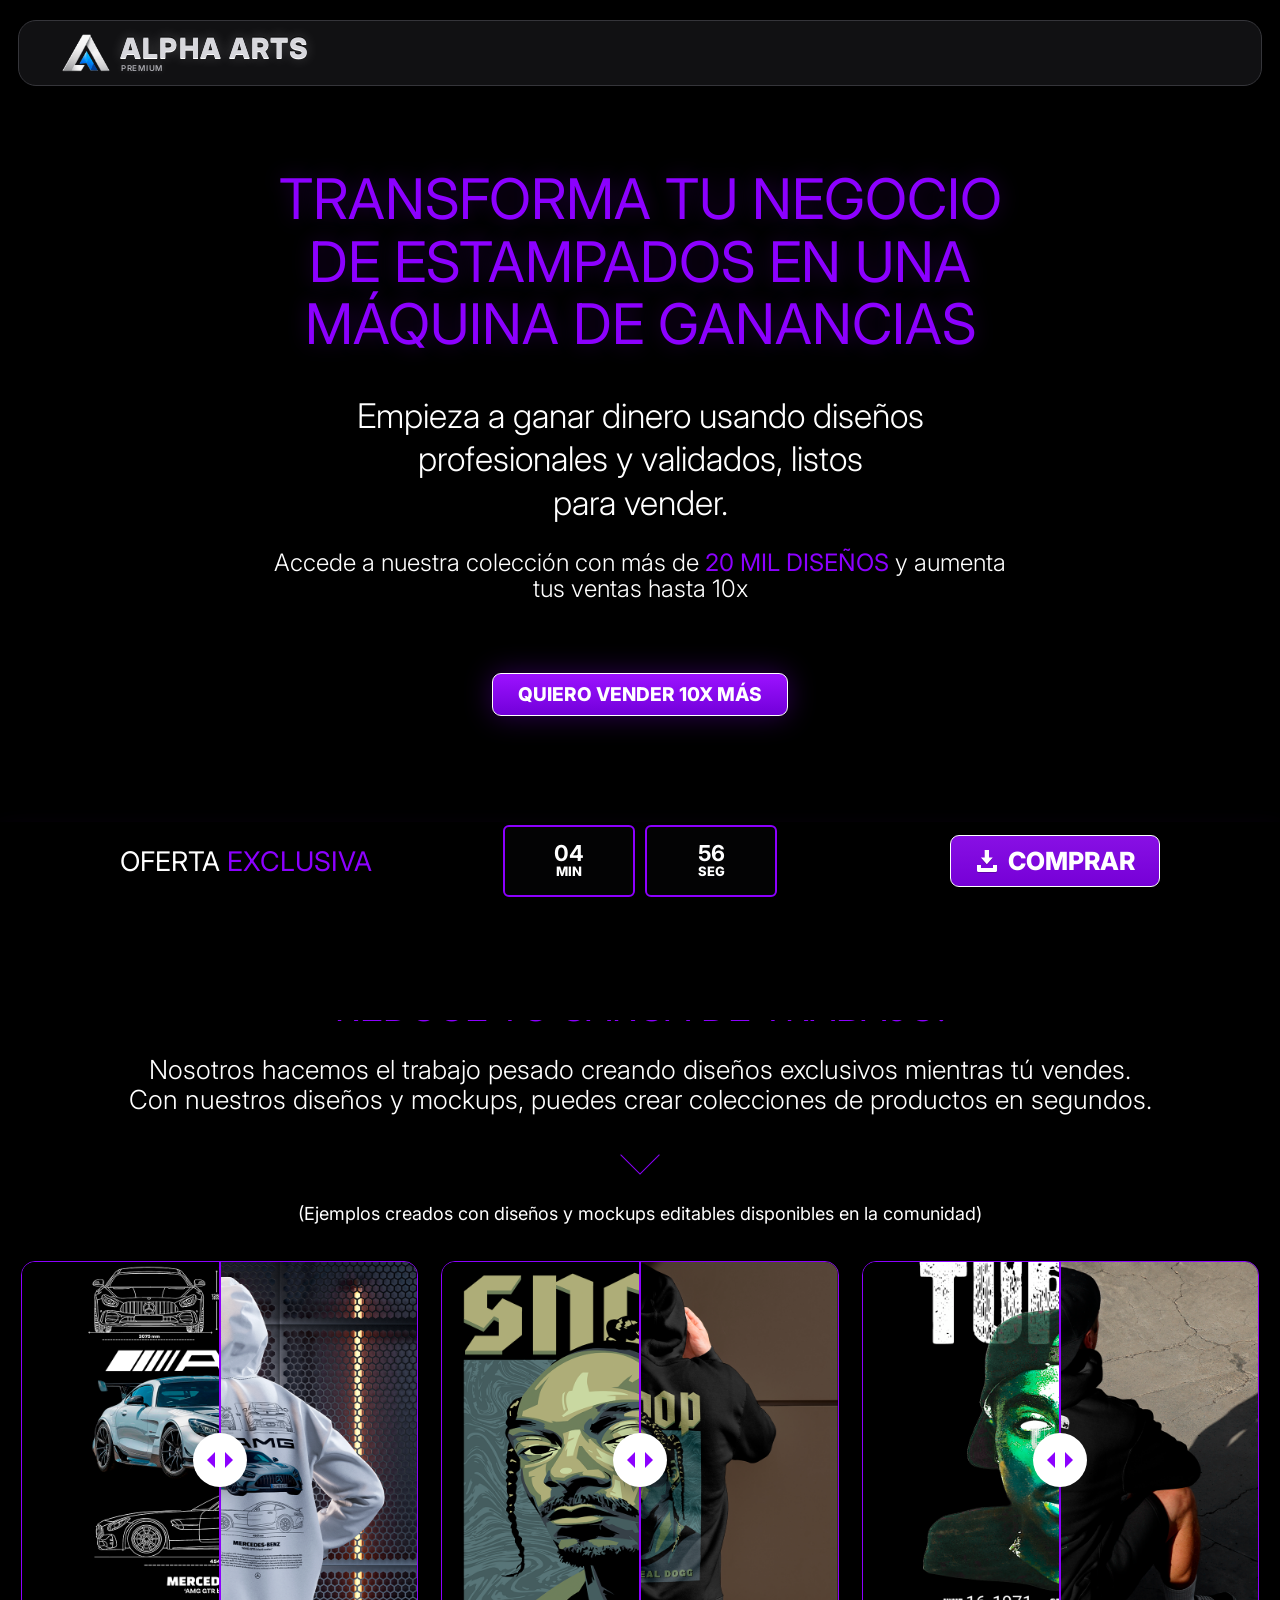
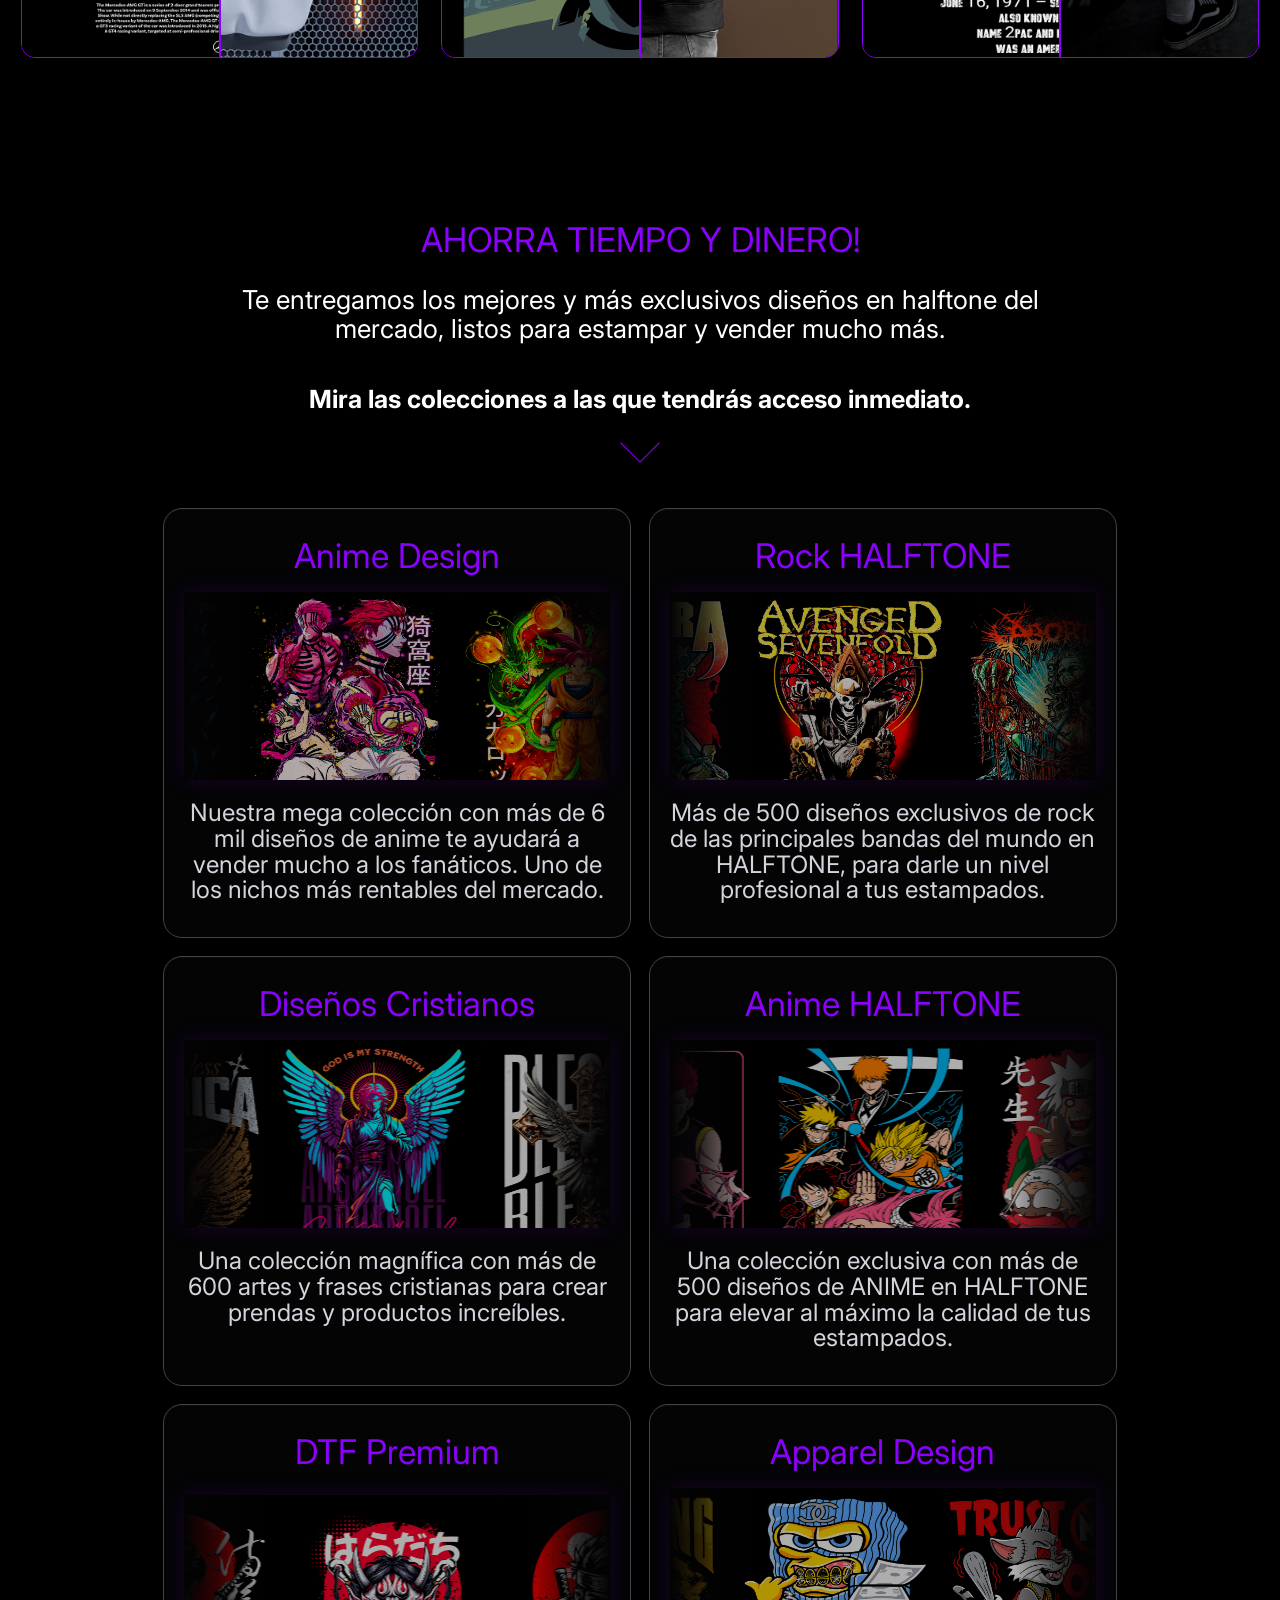
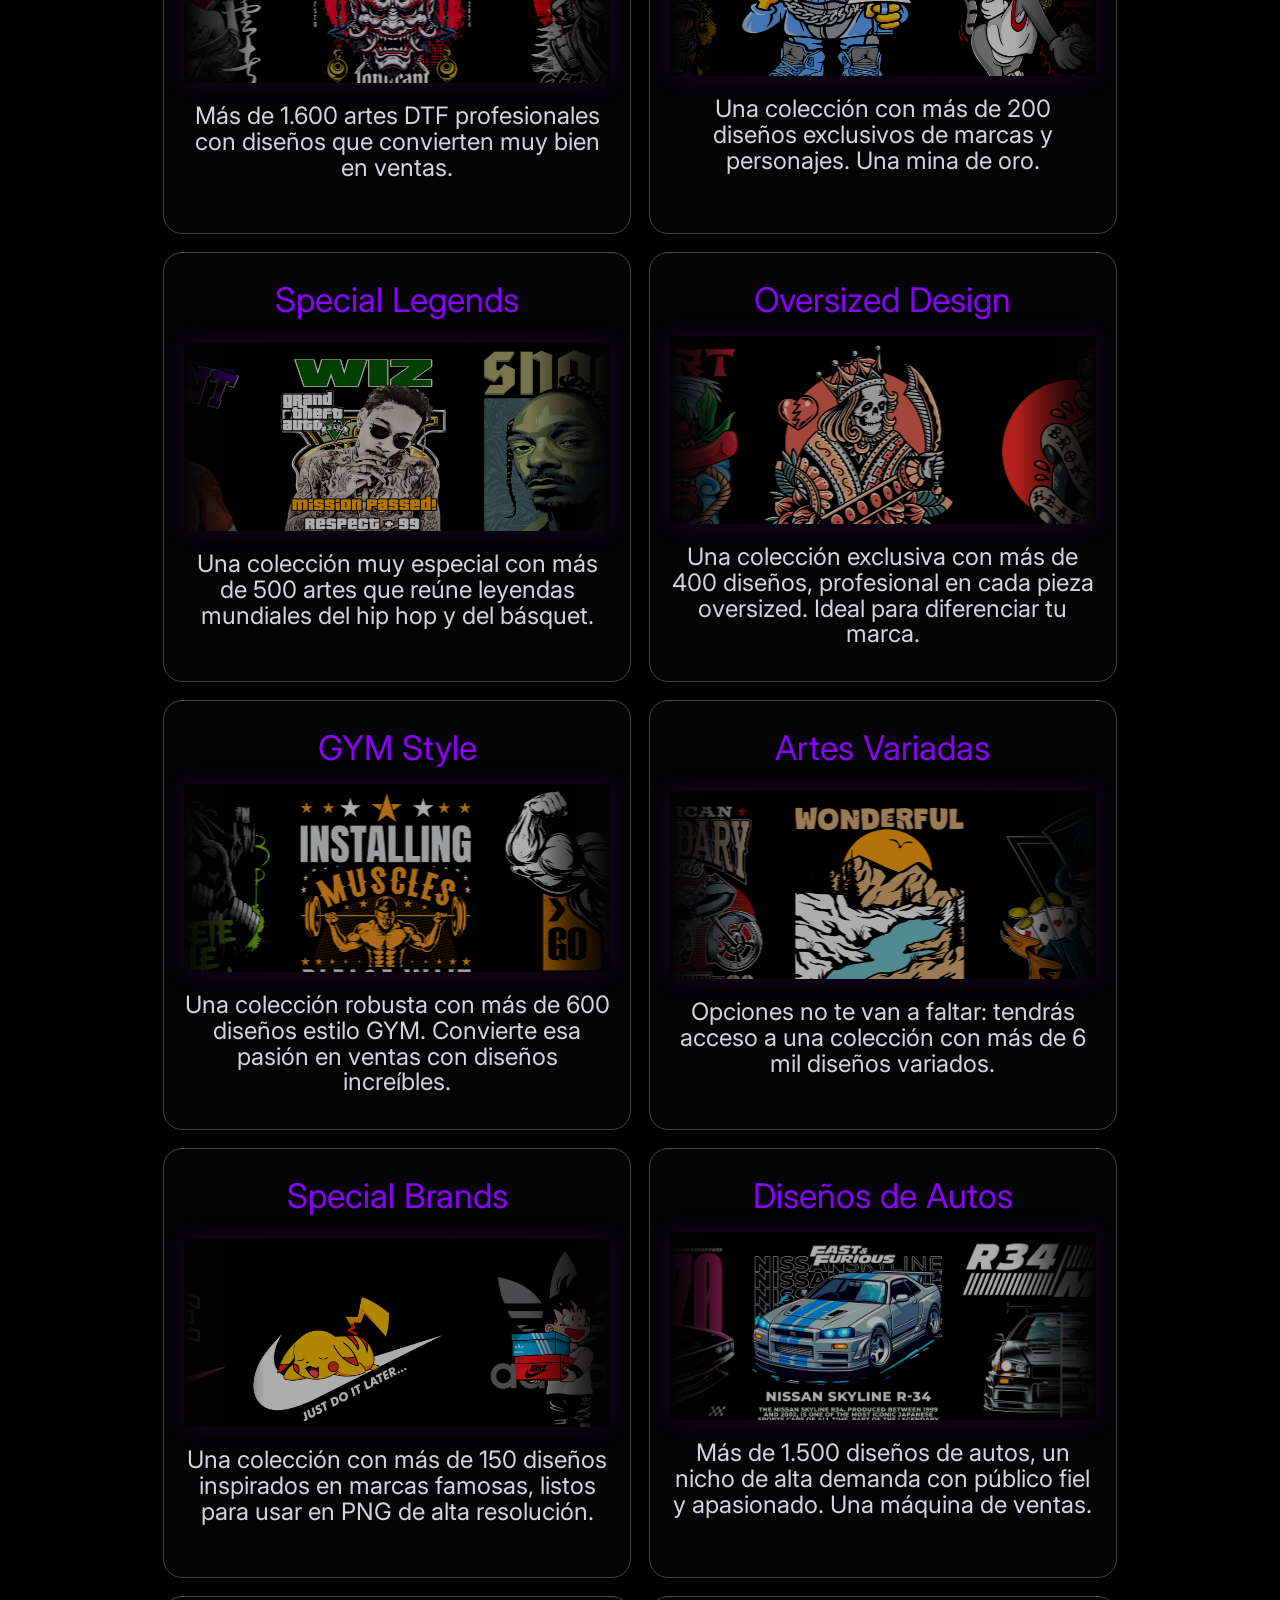
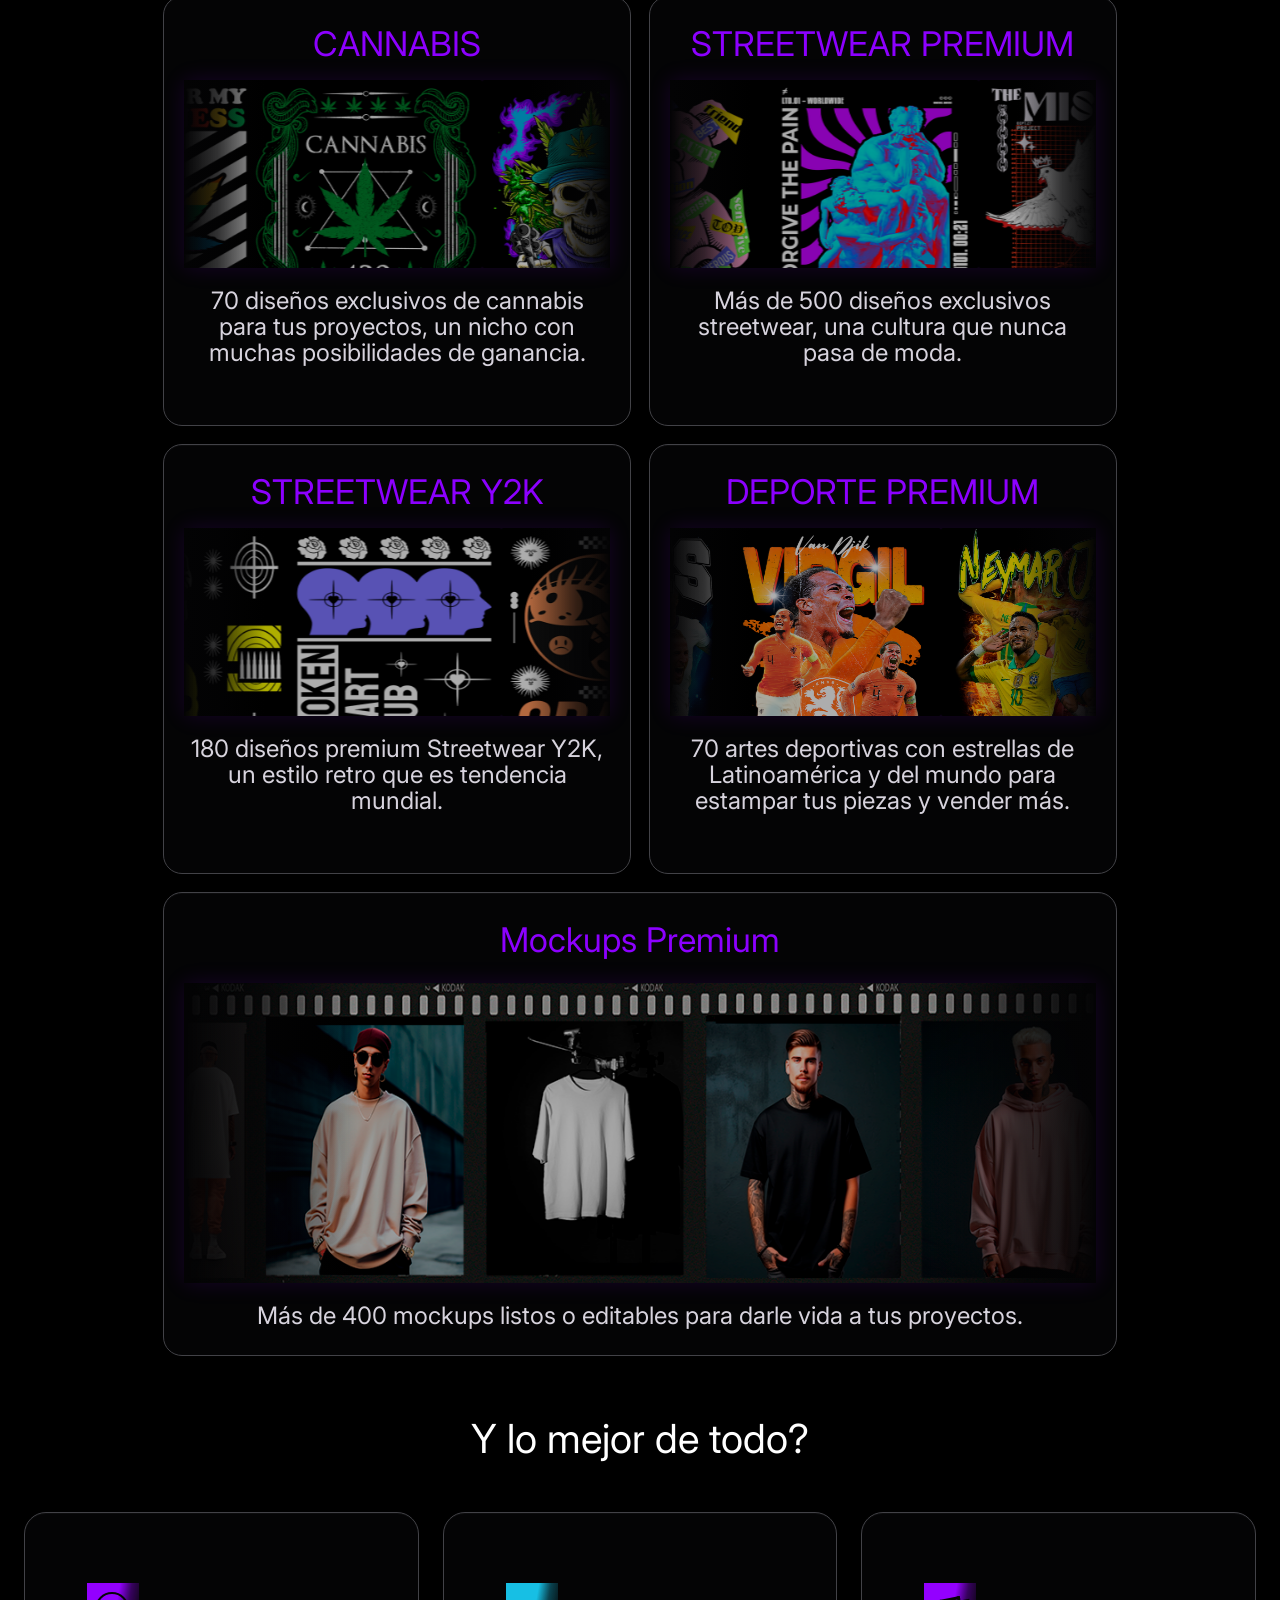
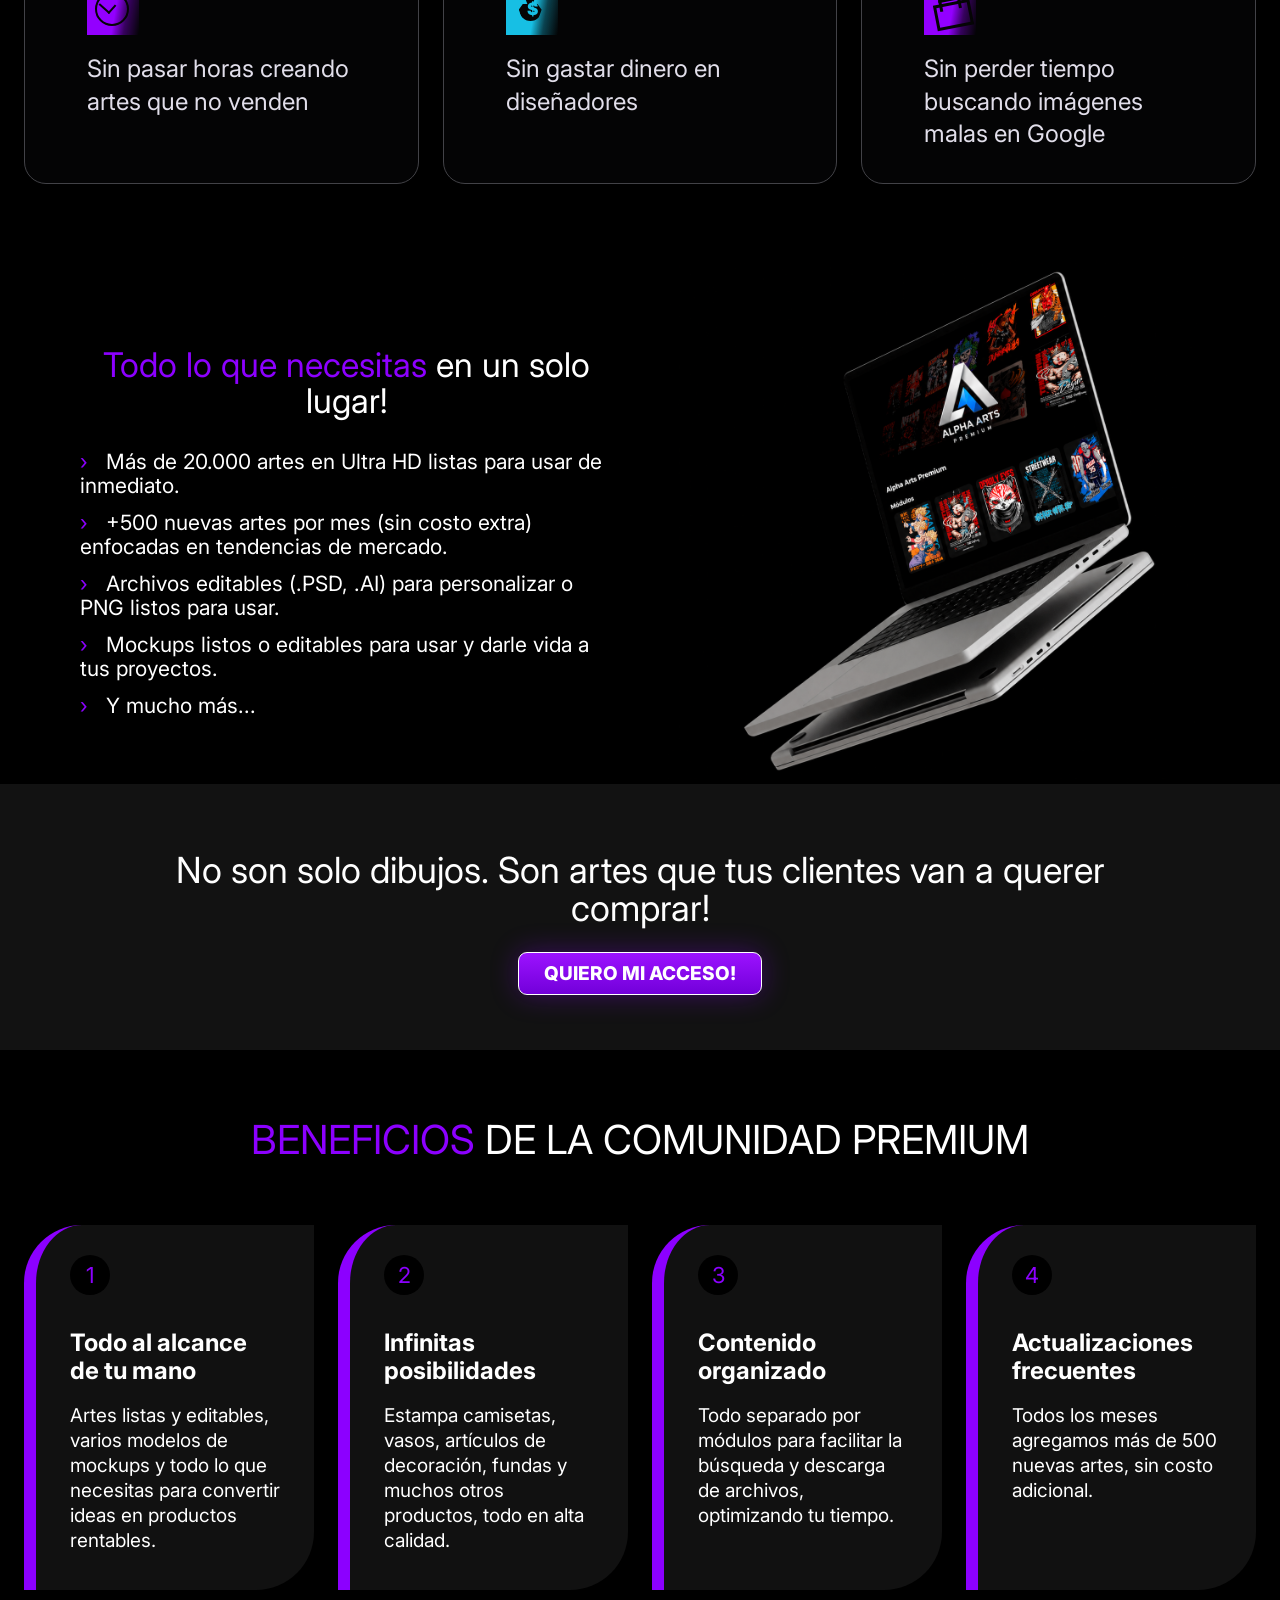
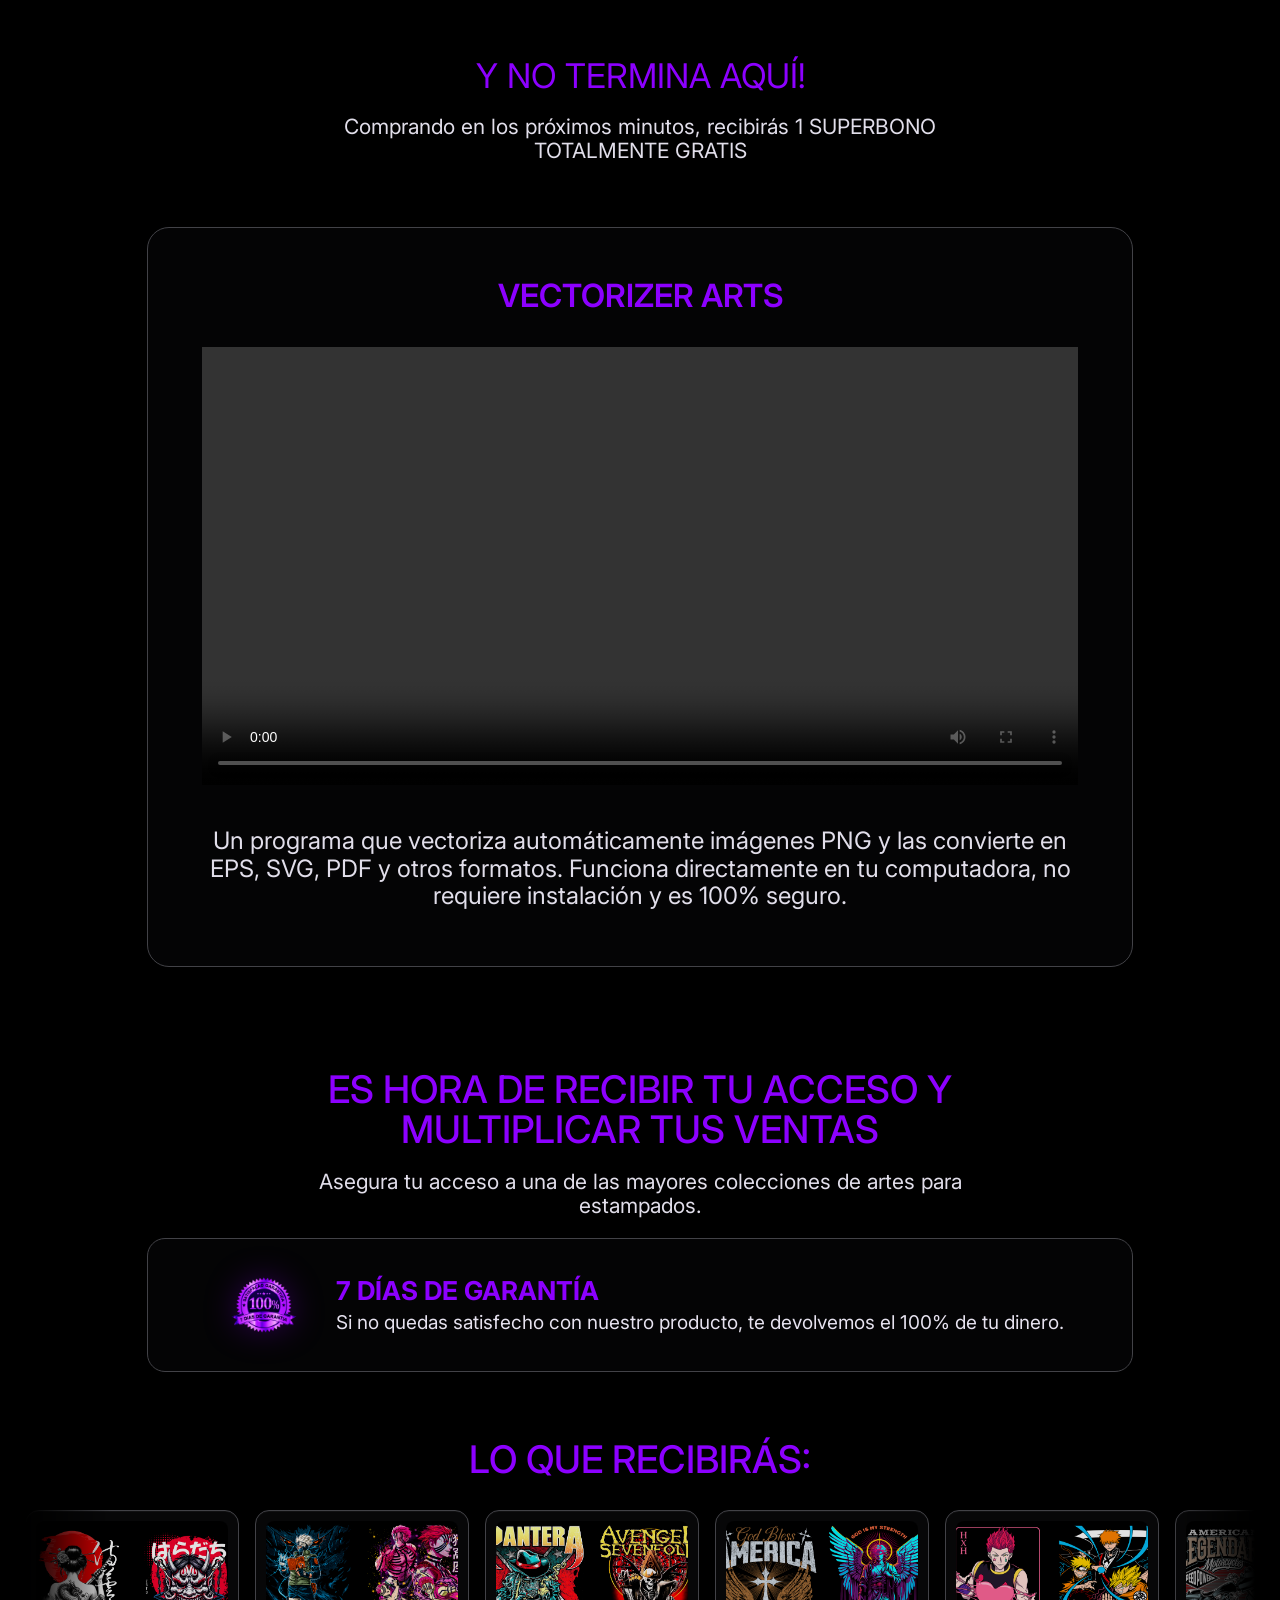
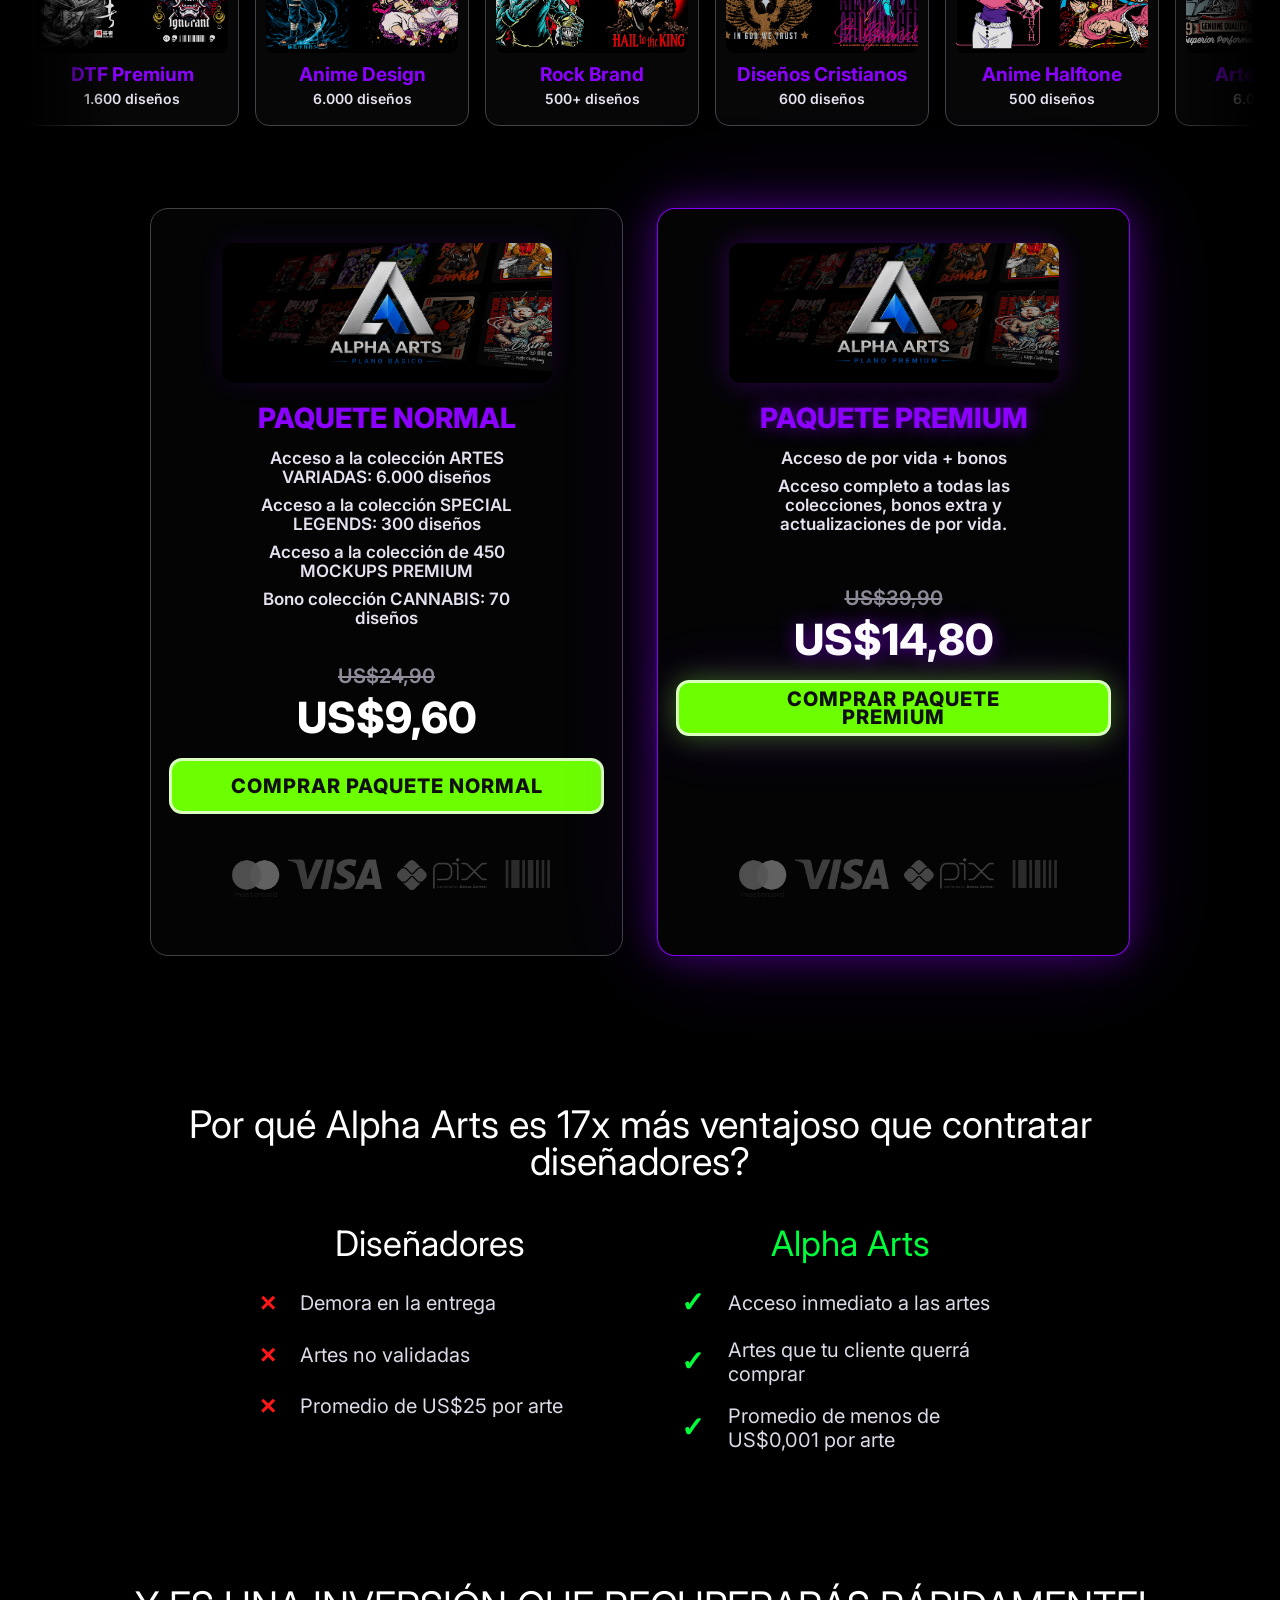
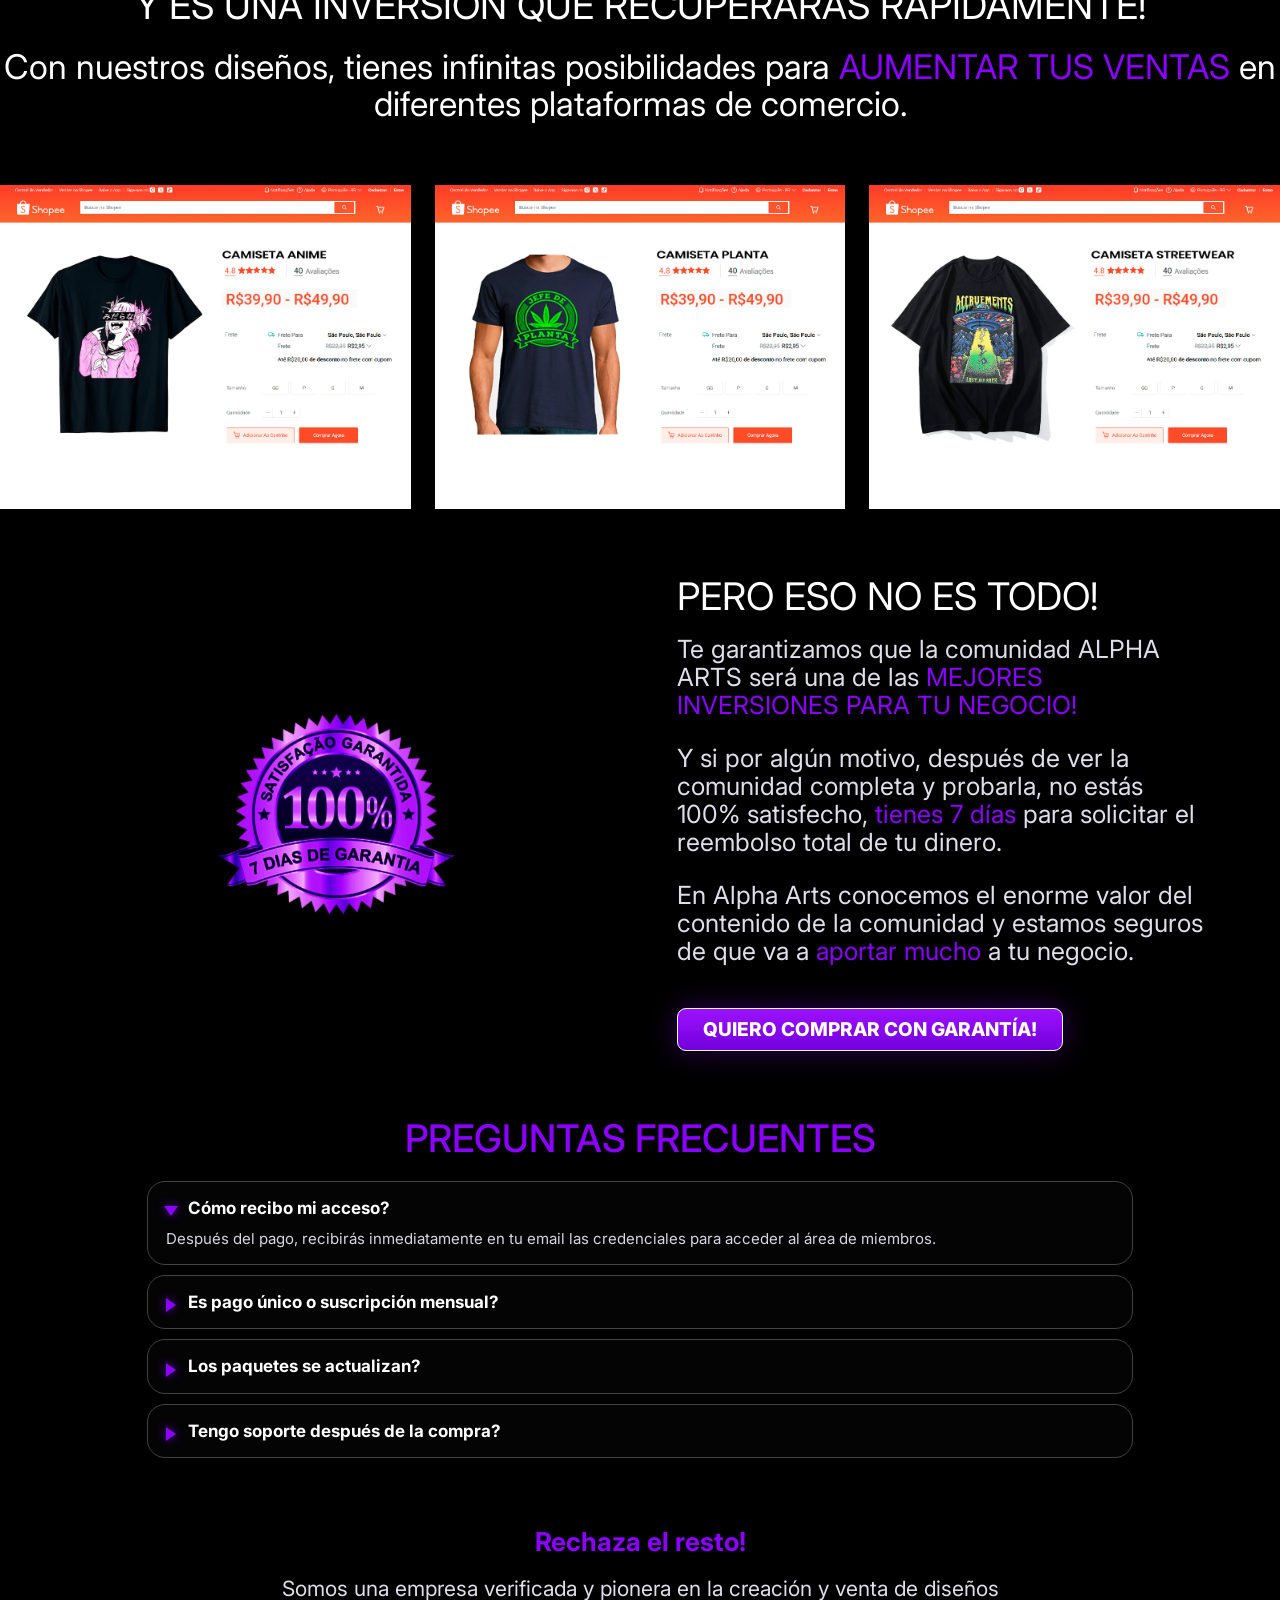
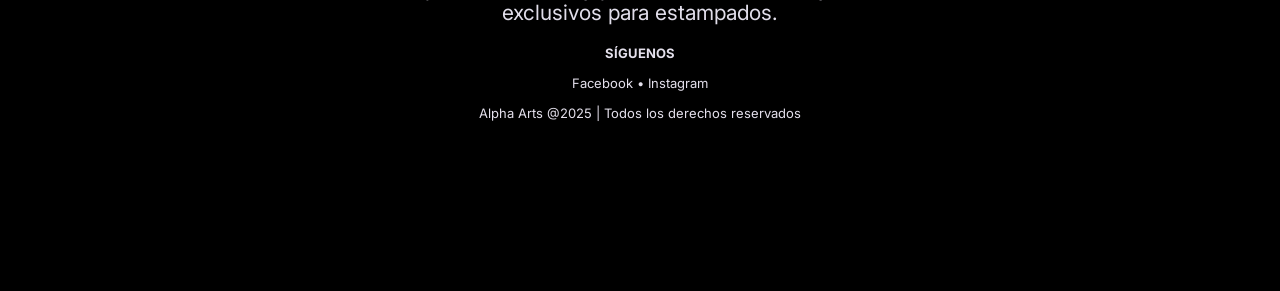
==== commit 5de2304c: "Route CTAs to pricing plans" ====
--- a/es/index.html
+++ b/es/index.html
@@ -401,7 +401,7 @@
       </div>
     </section>
 
-    <section class="pricing">
+    <section class="pricing" id="planos">
       <article class="price-card basic-card">
         <img class="plan-image" src="../plano-basico.png" alt="">
         <h3>PAQUETE NORMAL</h3>
@@ -415,7 +415,7 @@
         <img class="pay-methods" src="../assets/Group-2-2.webp" alt="Mastercard y Visa">
       </article>
 
-      <article class="price-card featured premium-card">
+      <article class="price-card featured premium-card" id="plano-premium">
         <img class="plan-image" src="../plano-premium.png" alt="">
         <h3>PAQUETE PREMIUM</h3>
         <span>Acceso de por vida + bonos</span>
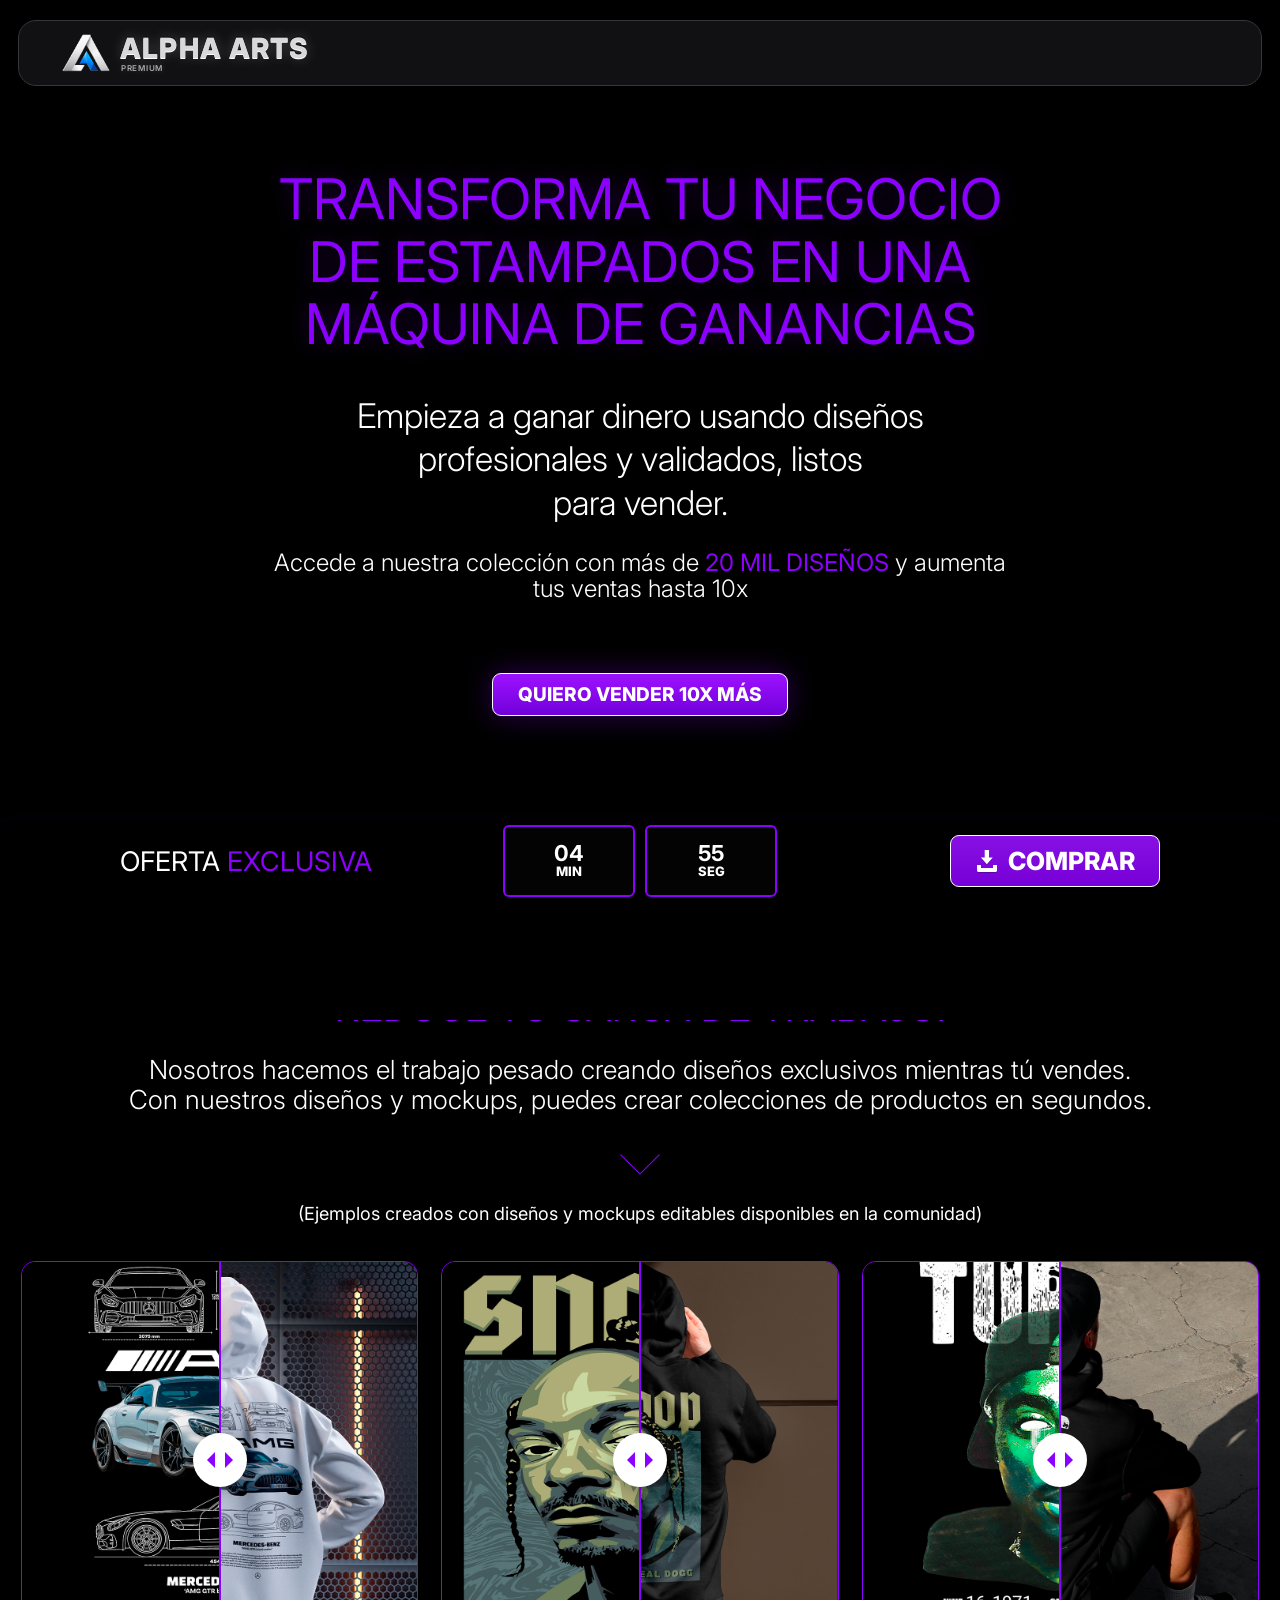
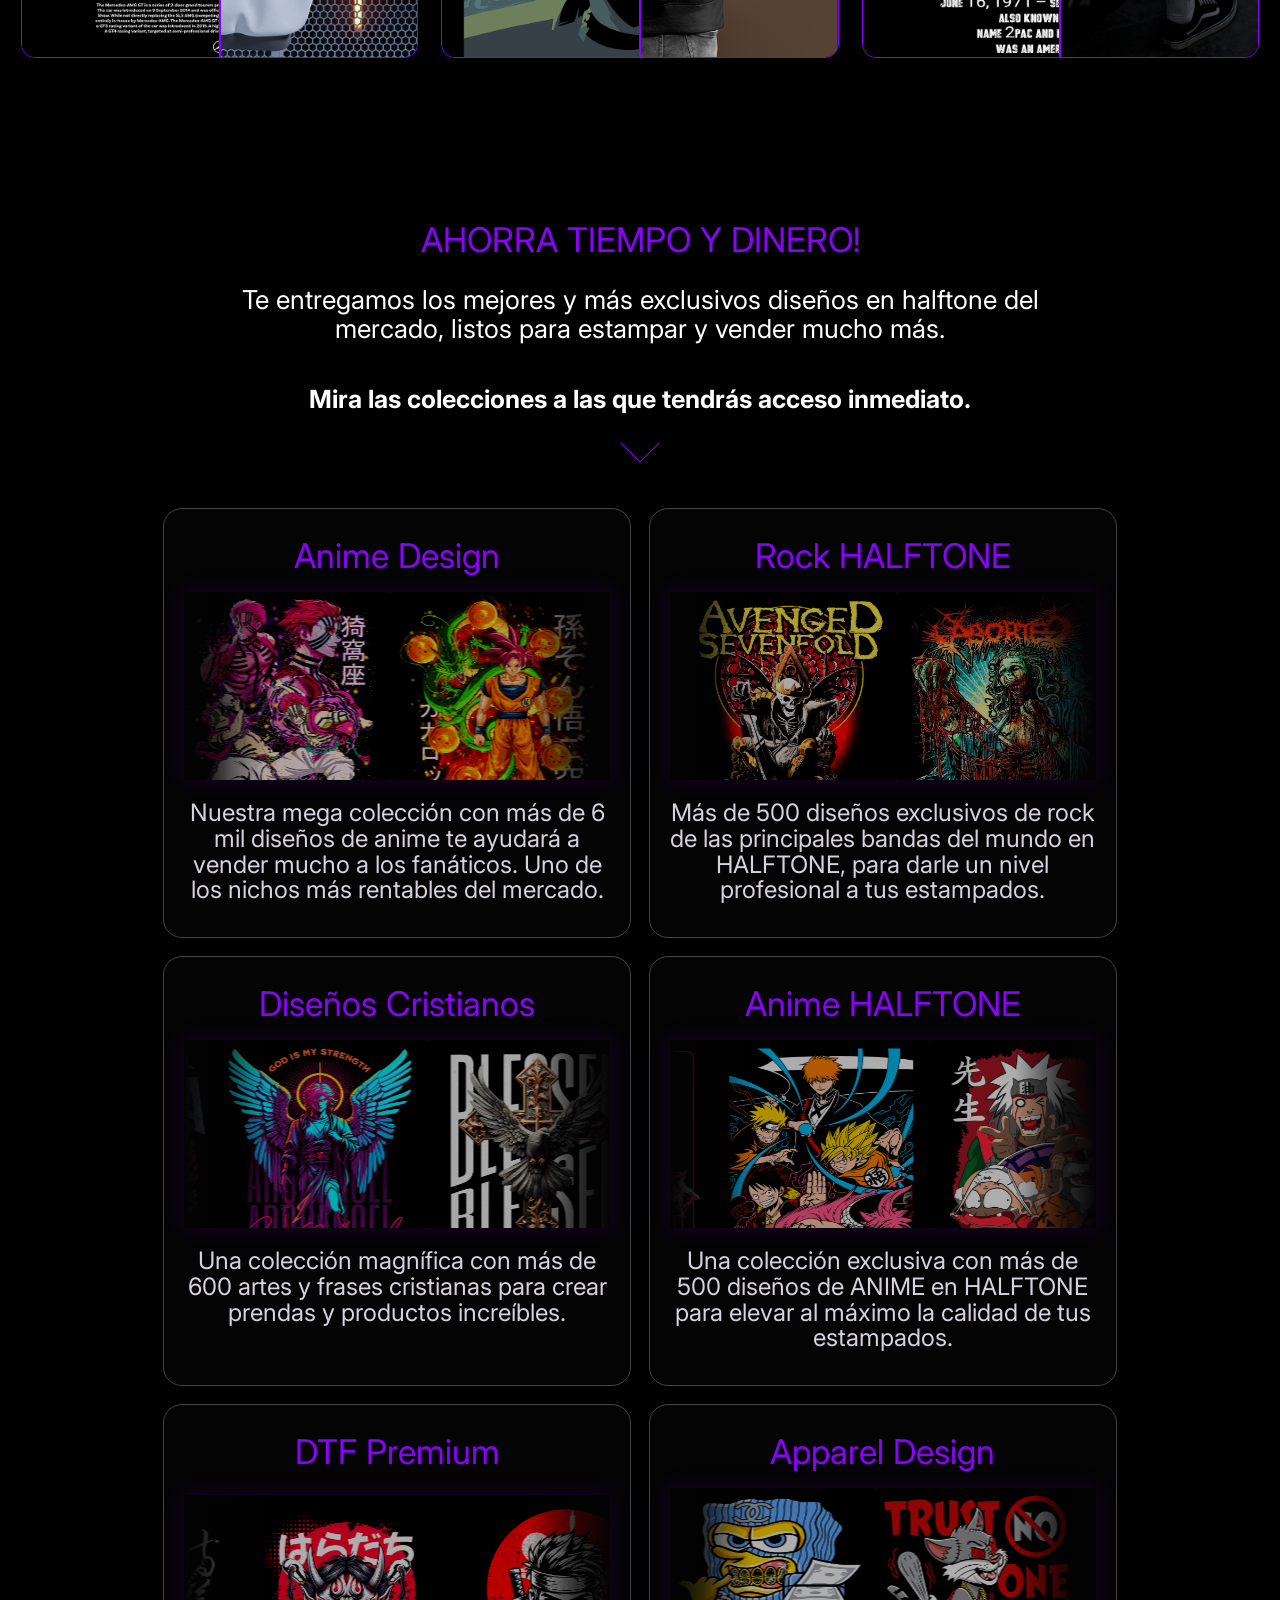
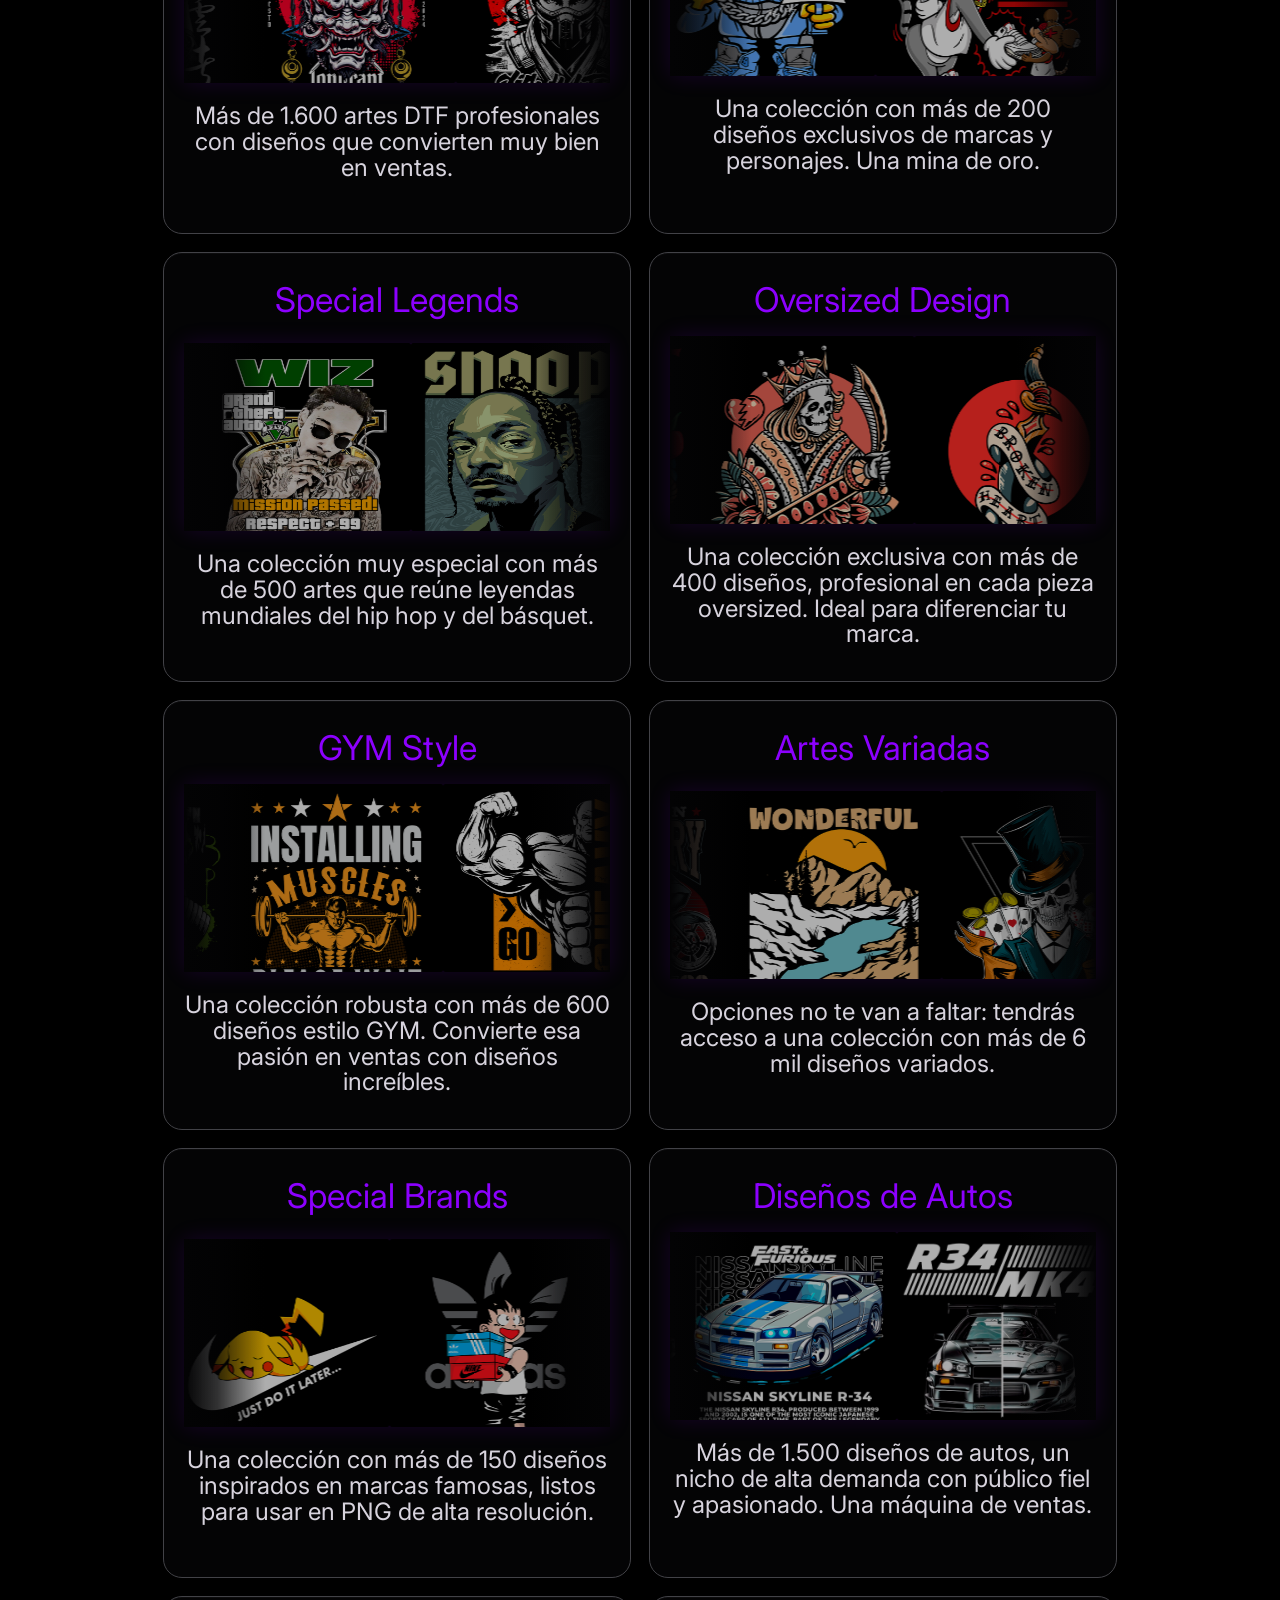
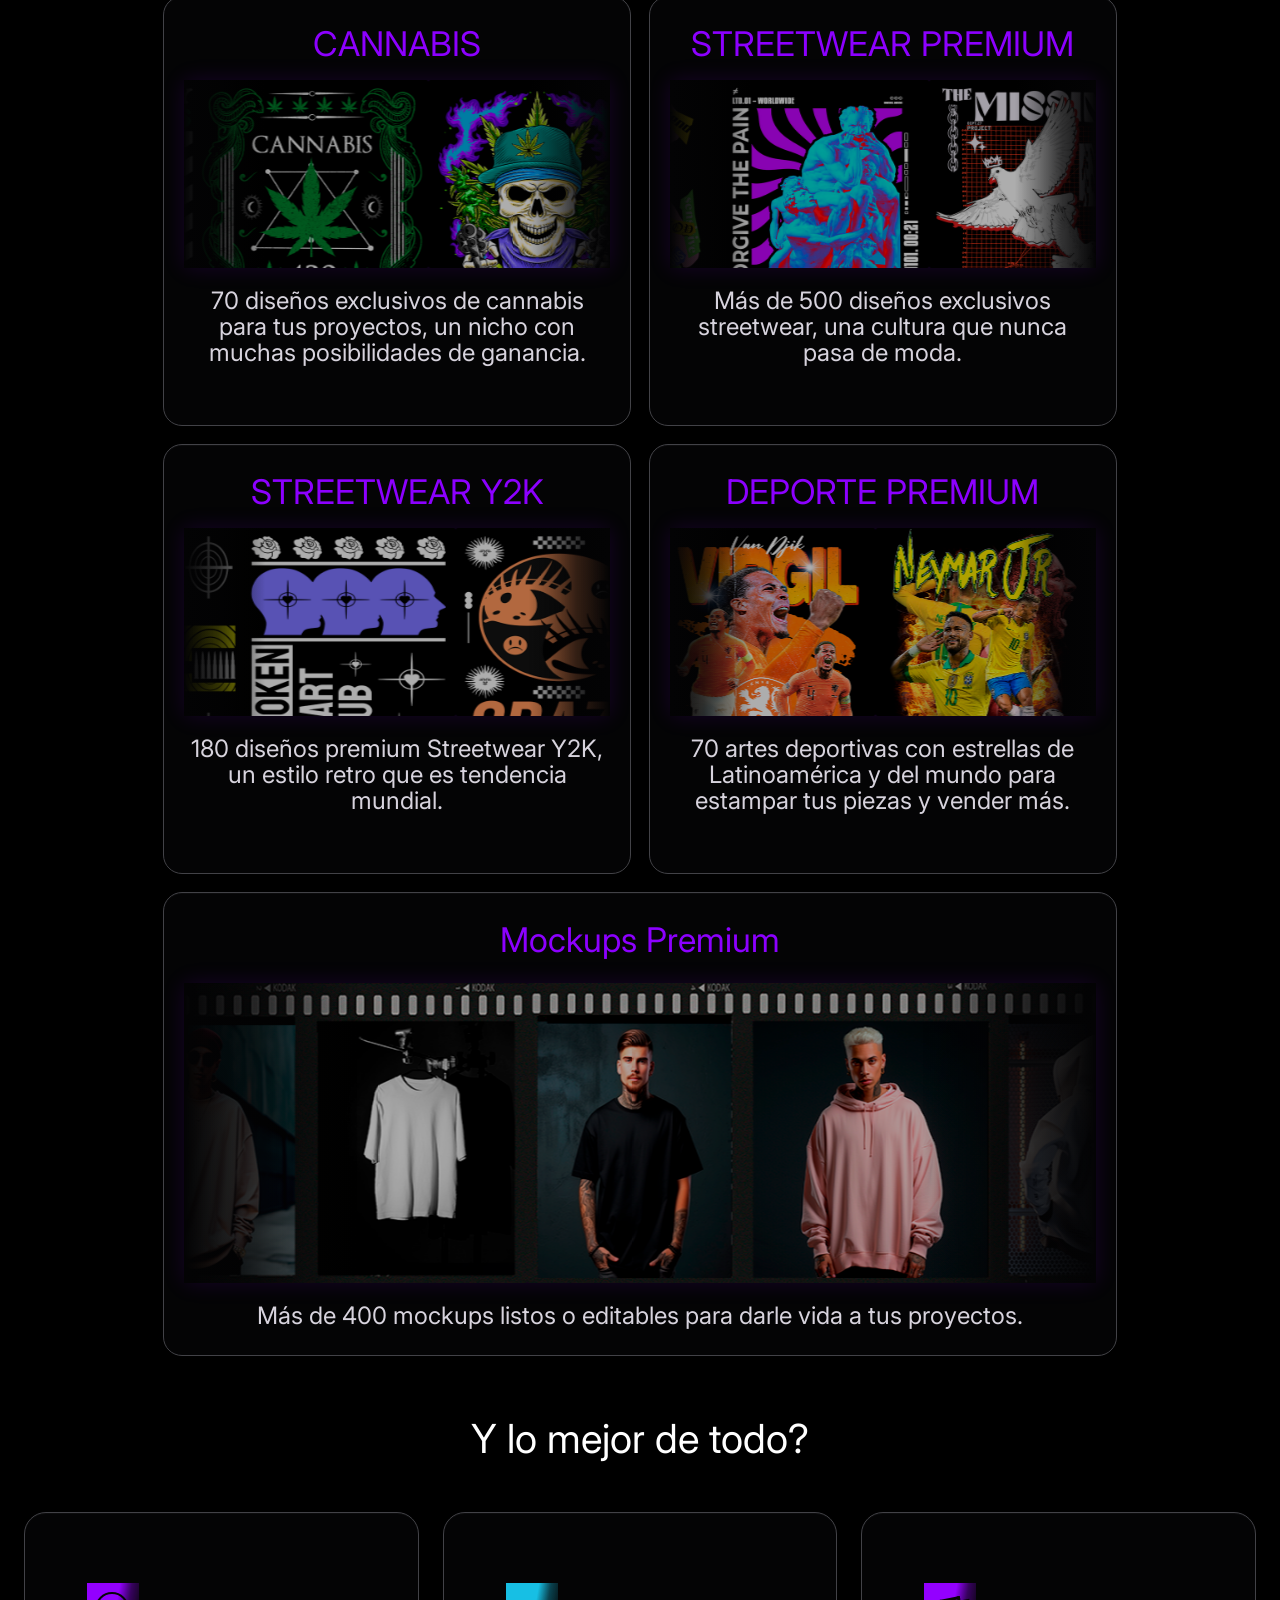
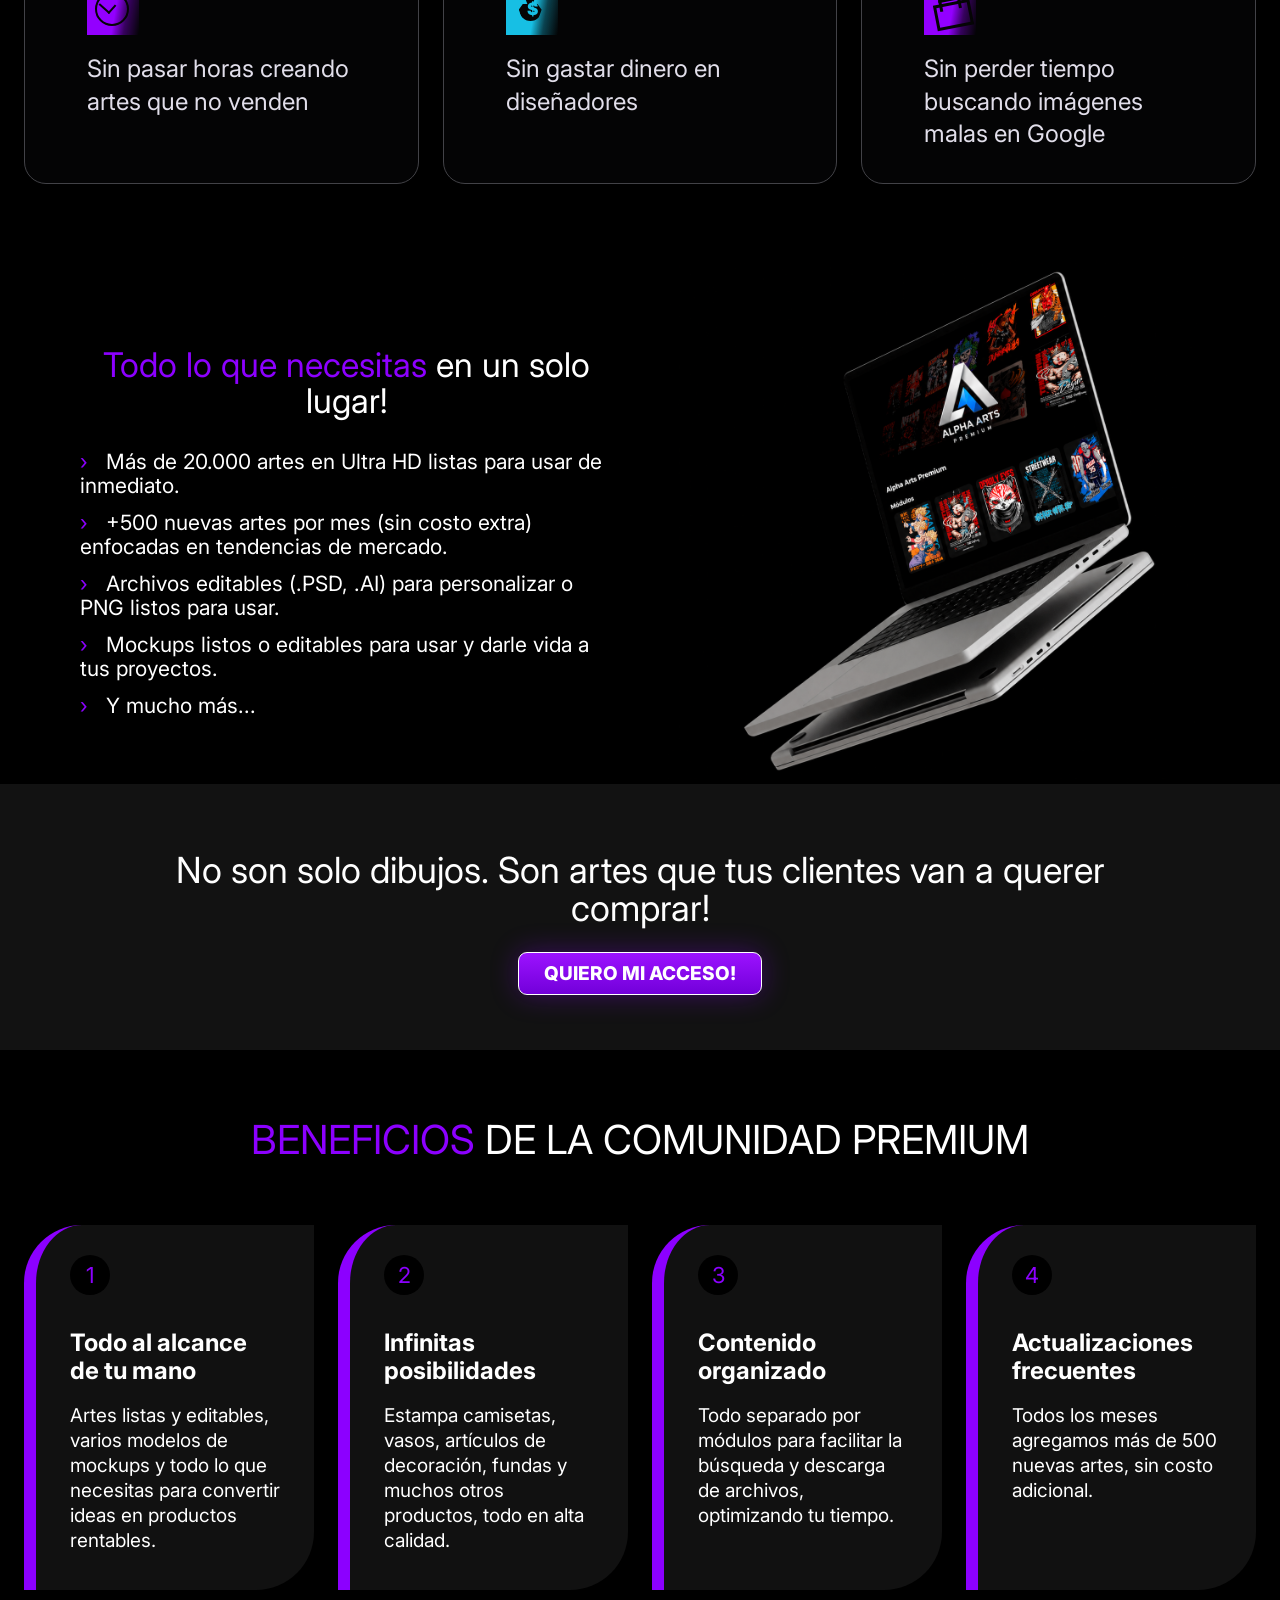
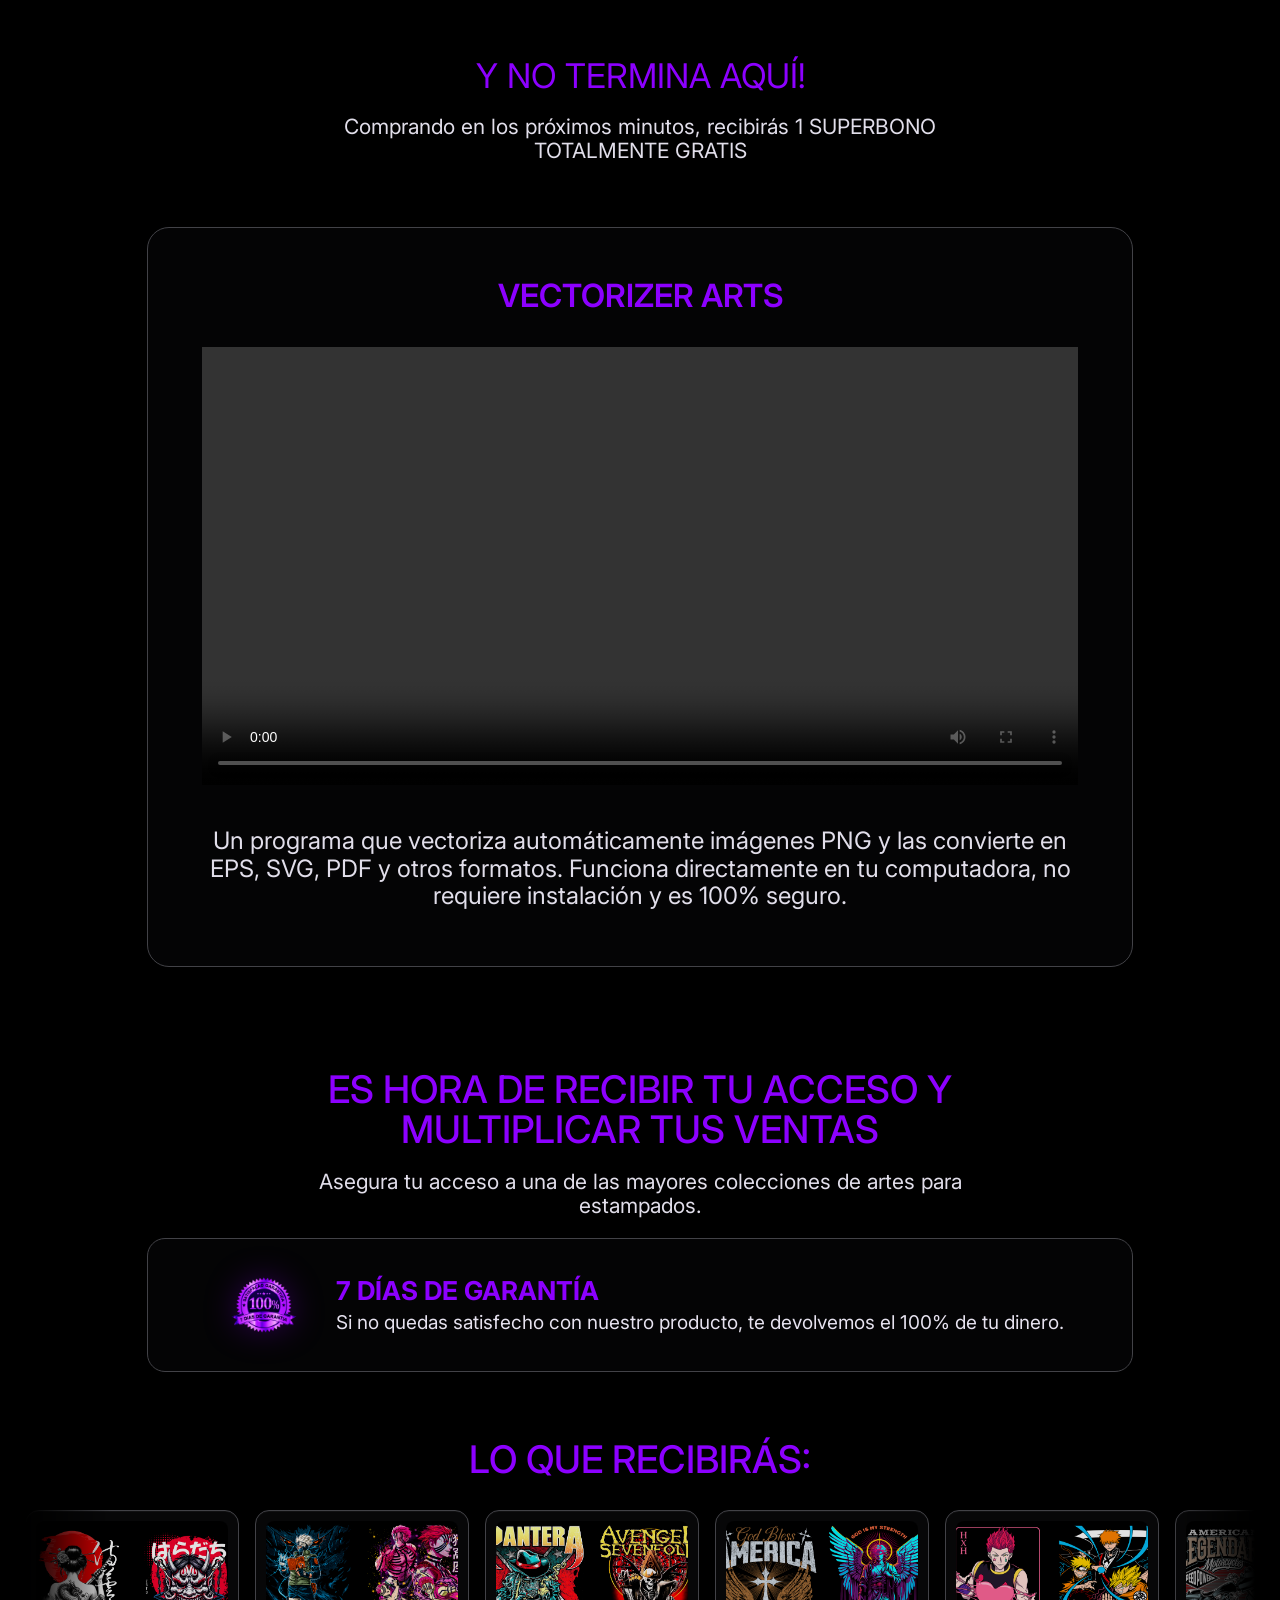
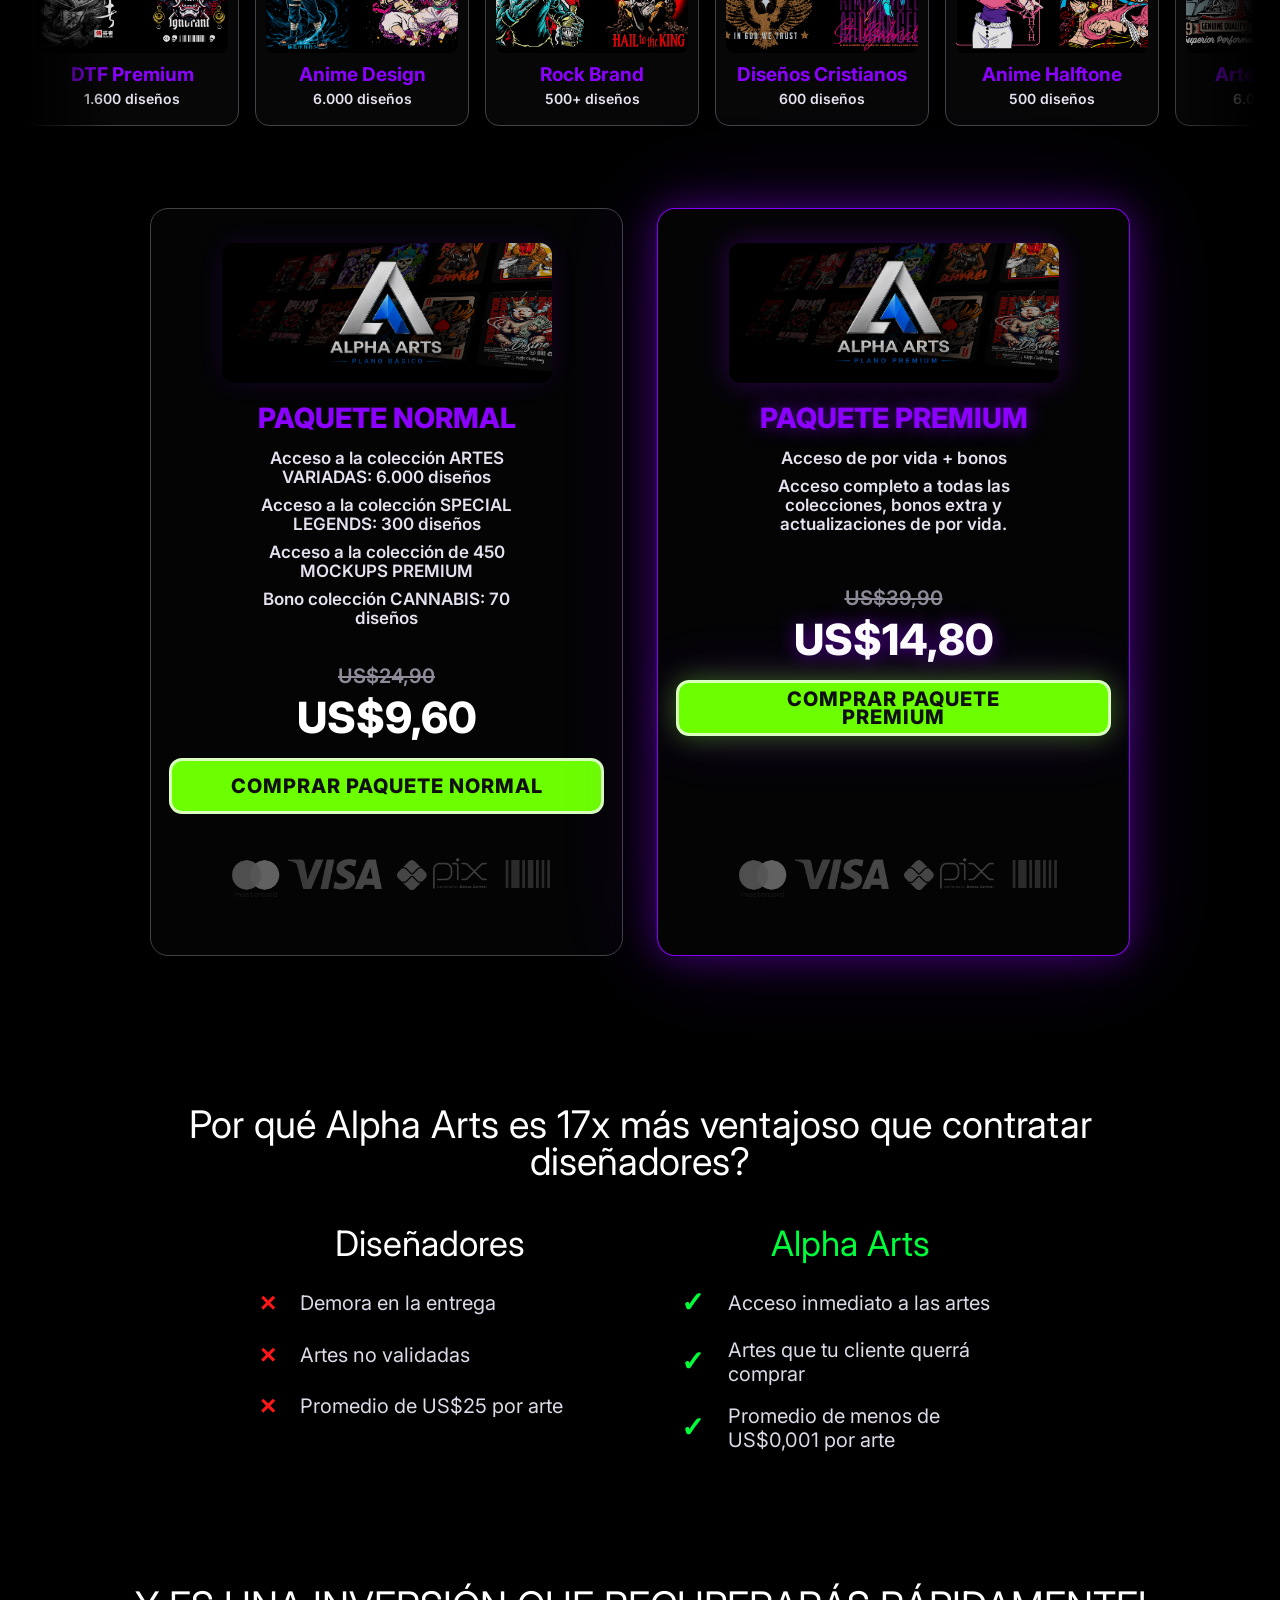
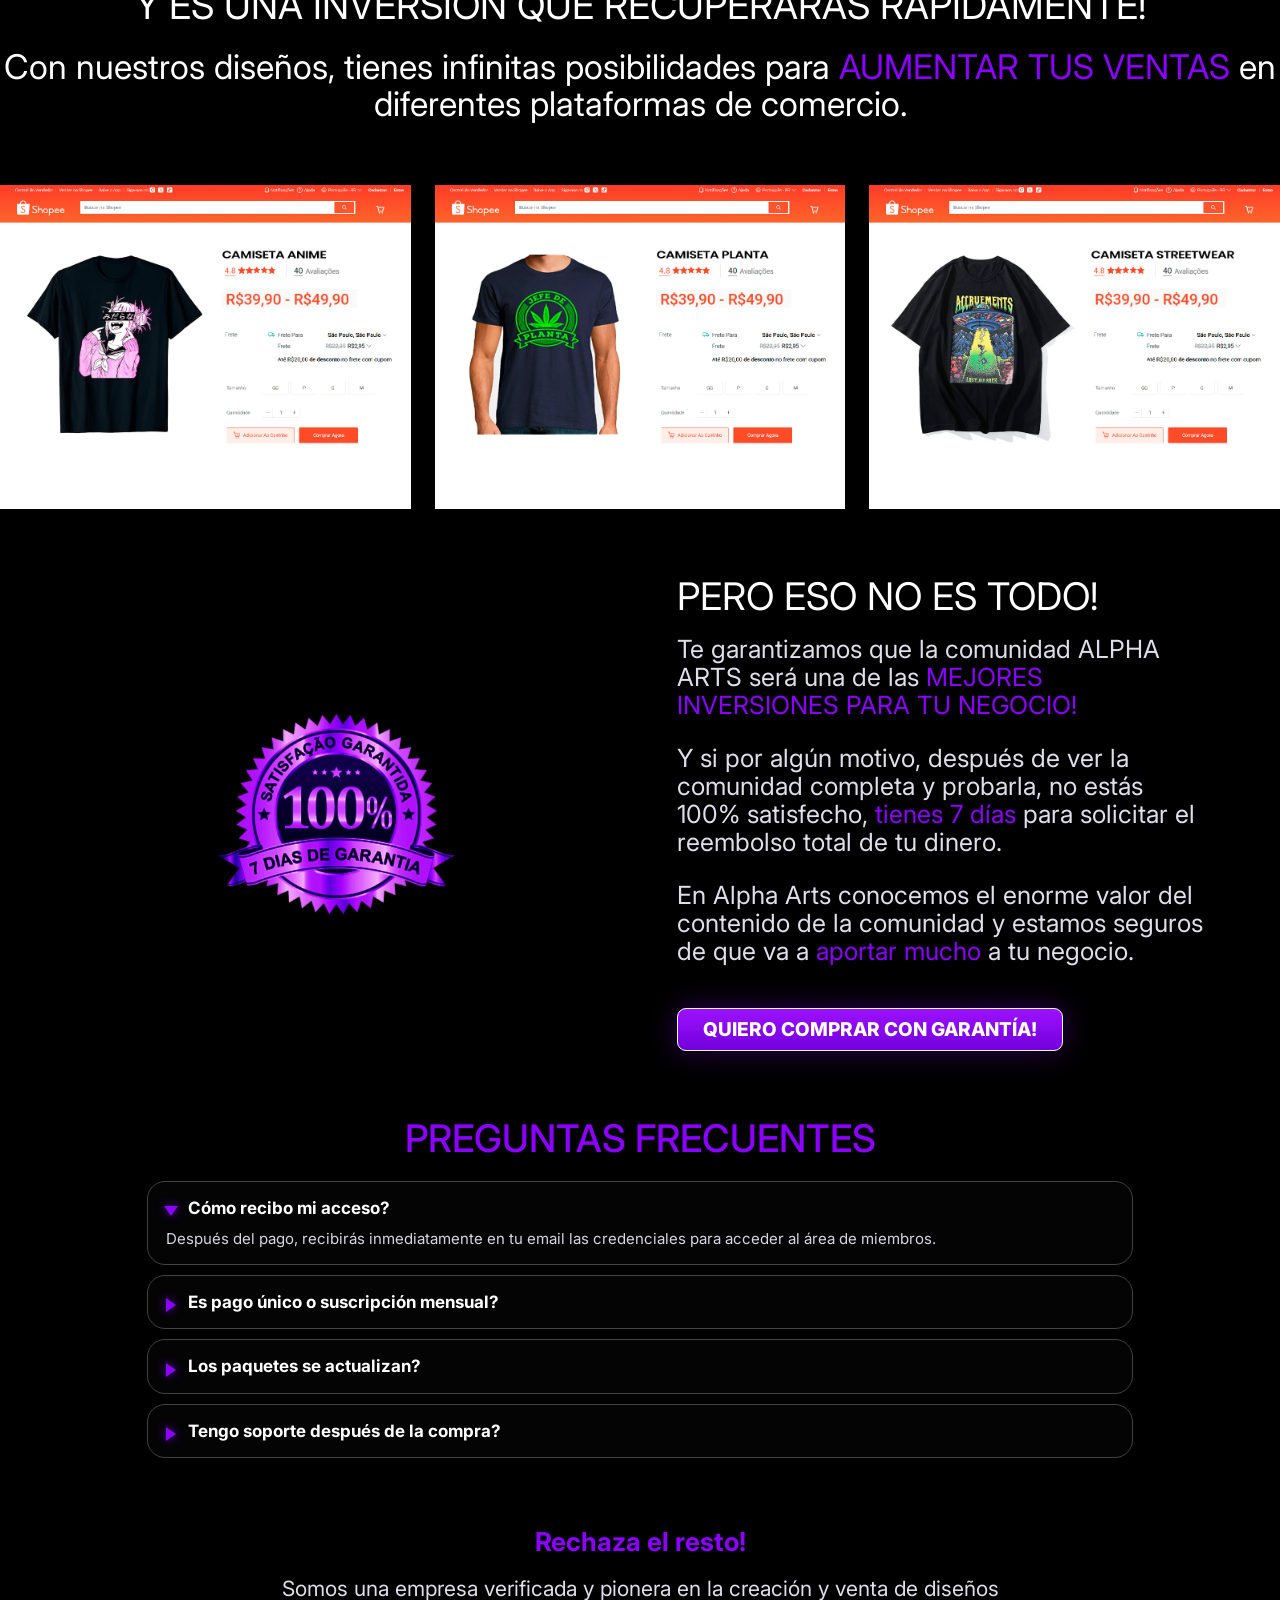
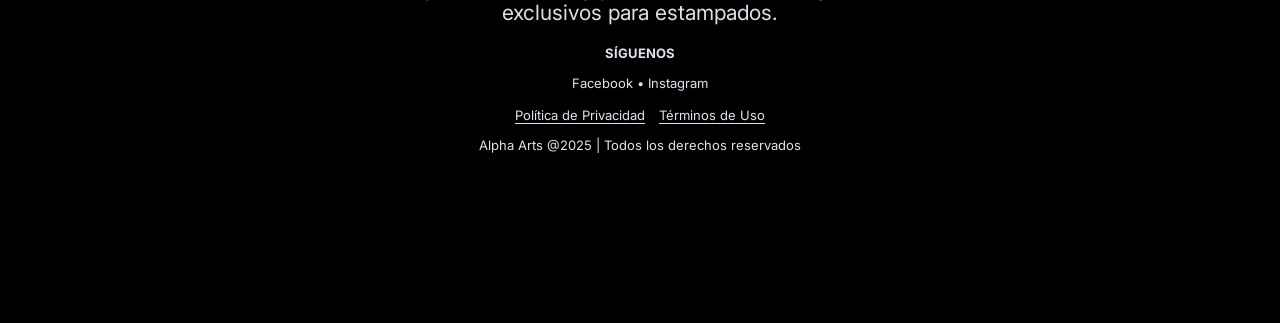
==== commit 5a37d338: "Add legal policy pages" ====
--- a/es/index.html
+++ b/es/index.html
@@ -491,6 +491,10 @@
       <p>Somos una empresa verificada y pionera en la creación y venta de diseños exclusivos para estampados.</p>
       <strong>SÍGUENOS</strong>
       <span>Facebook • Instagram</span>
+      <nav class="footer-links" aria-label="Enlaces legales">
+        <a href="/es/privacidad">Política de Privacidad</a>
+        <a href="/es/terminos">Términos de Uso</a>
+      </nav>
       <small>Alpha Arts @2025 | Todos los derechos reservados</small>
     </footer>
   </main>
--- a/styles.css
+++ b/styles.css
@@ -1230,6 +1230,78 @@
   margin-top: 14px;
   color: #e4e0ec;
   font-size: 13px;
+}
+
+.footer-links {
+  display: flex;
+  flex-wrap: wrap;
+  justify-content: center;
+  gap: 14px;
+  margin-top: 16px;
+  color: #e4e0ec;
+  font-size: 13px;
+}
+
+.footer-links a {
+  text-decoration: underline;
+  text-underline-offset: 3px;
+}
+
+.legal-page {
+  width: min(calc(100% - 32px), 930px);
+  margin: 0 auto;
+  padding: 42px 0 92px;
+}
+
+.legal-back {
+  display: inline-flex;
+  margin-bottom: 22px;
+  color: var(--purple);
+  font-size: 15px;
+  font-weight: 700;
+}
+
+.legal-card {
+  border: 1px solid rgba(140, 0, 255, .58);
+  border-radius: 18px;
+  background: linear-gradient(180deg, rgba(20, 20, 24, .96), rgba(3, 3, 4, .98));
+  padding: clamp(24px, 5vw, 54px);
+  box-shadow: 0 0 38px rgba(140, 0, 255, .14);
+}
+
+.legal-card h1 {
+  margin: 0;
+  color: var(--purple);
+  font-size: clamp(34px, 6vw, 56px);
+  line-height: 1;
+}
+
+.legal-updated {
+  margin: 12px 0 28px;
+  color: #bfb8ce;
+  font-size: 14px;
+}
+
+.legal-card h2 {
+  margin: 30px 0 10px;
+  color: #fff;
+  font-size: clamp(21px, 3.6vw, 28px);
+  line-height: 1.1;
+}
+
+.legal-card p {
+  margin: 0 0 16px;
+  color: #e7e3ef;
+  font-size: clamp(16px, 2.8vw, 19px);
+  line-height: 1.55;
+}
+
+.legal-note {
+  margin-top: 32px !important;
+  padding-top: 22px;
+  border-top: 1px solid rgba(255, 255, 255, .12);
+  color: #cfc7dc !important;
+  font-size: 14px !important;
 }
 
 .offer {
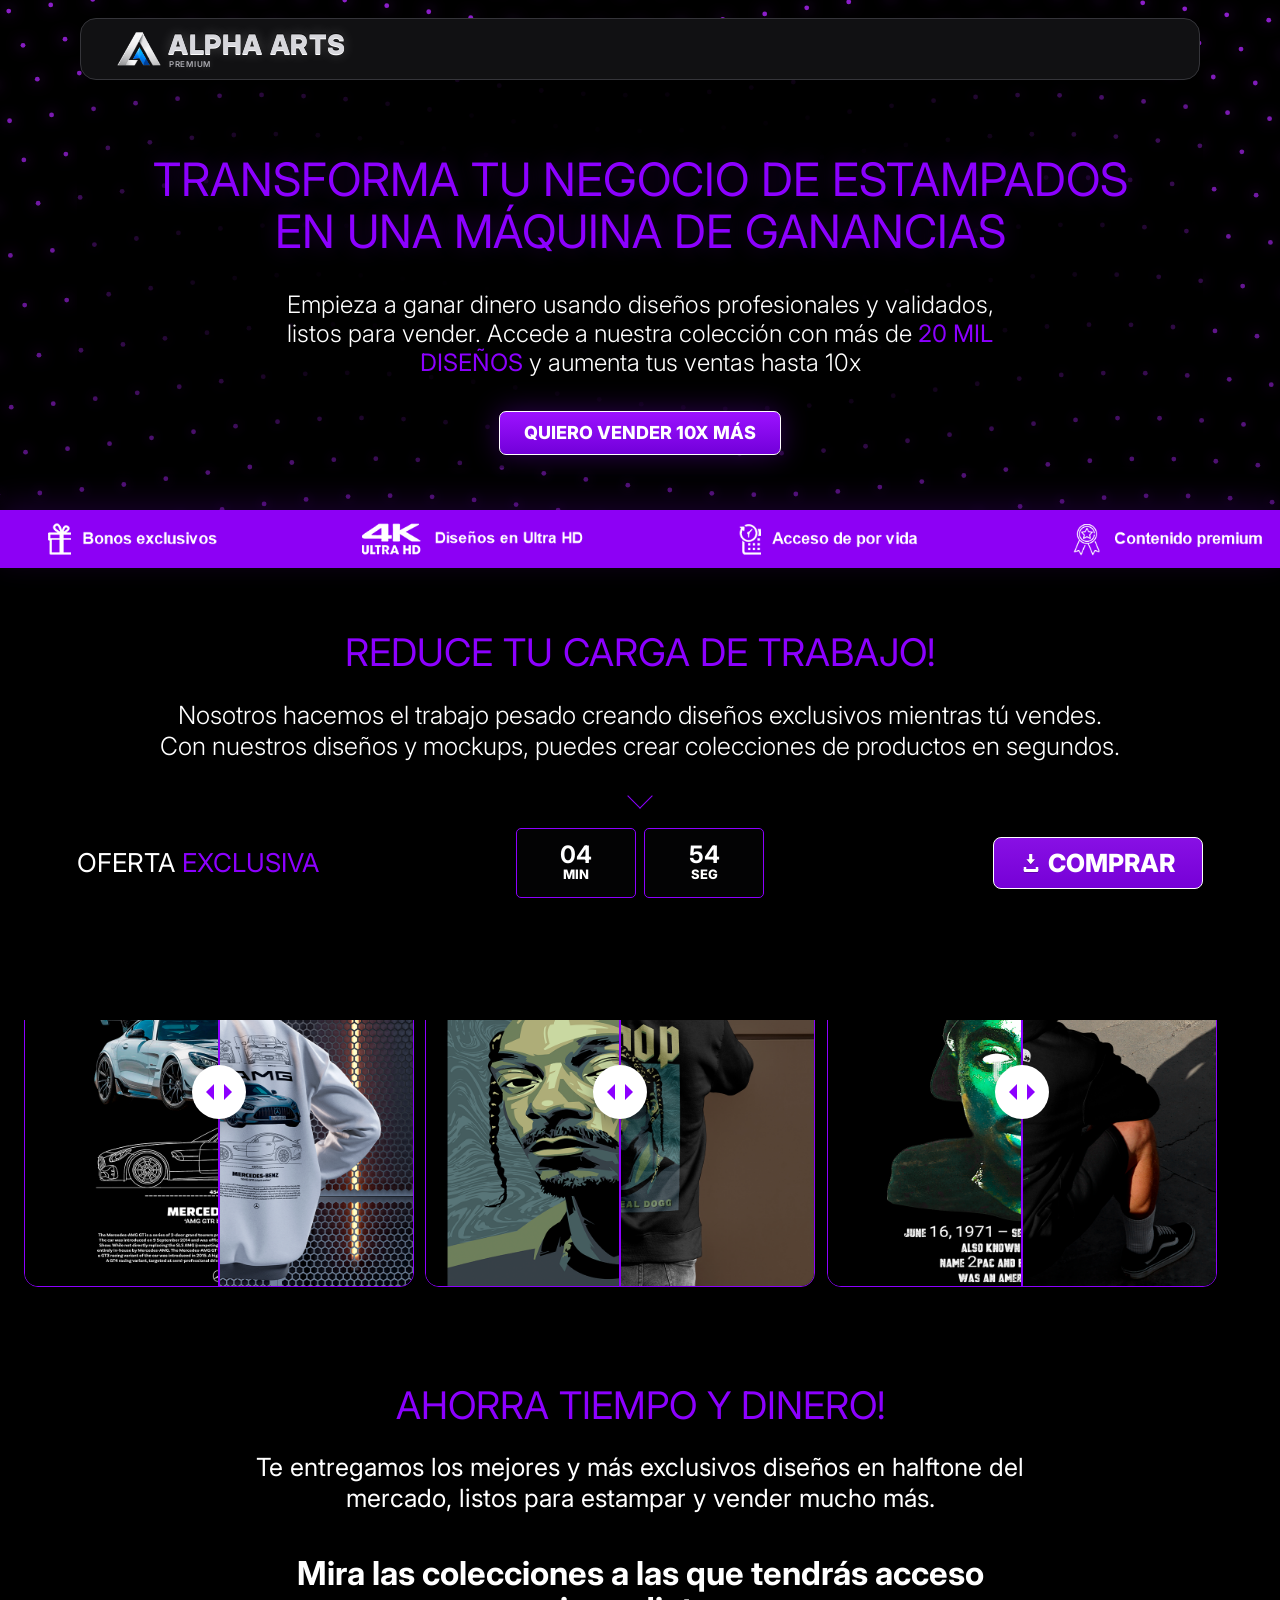
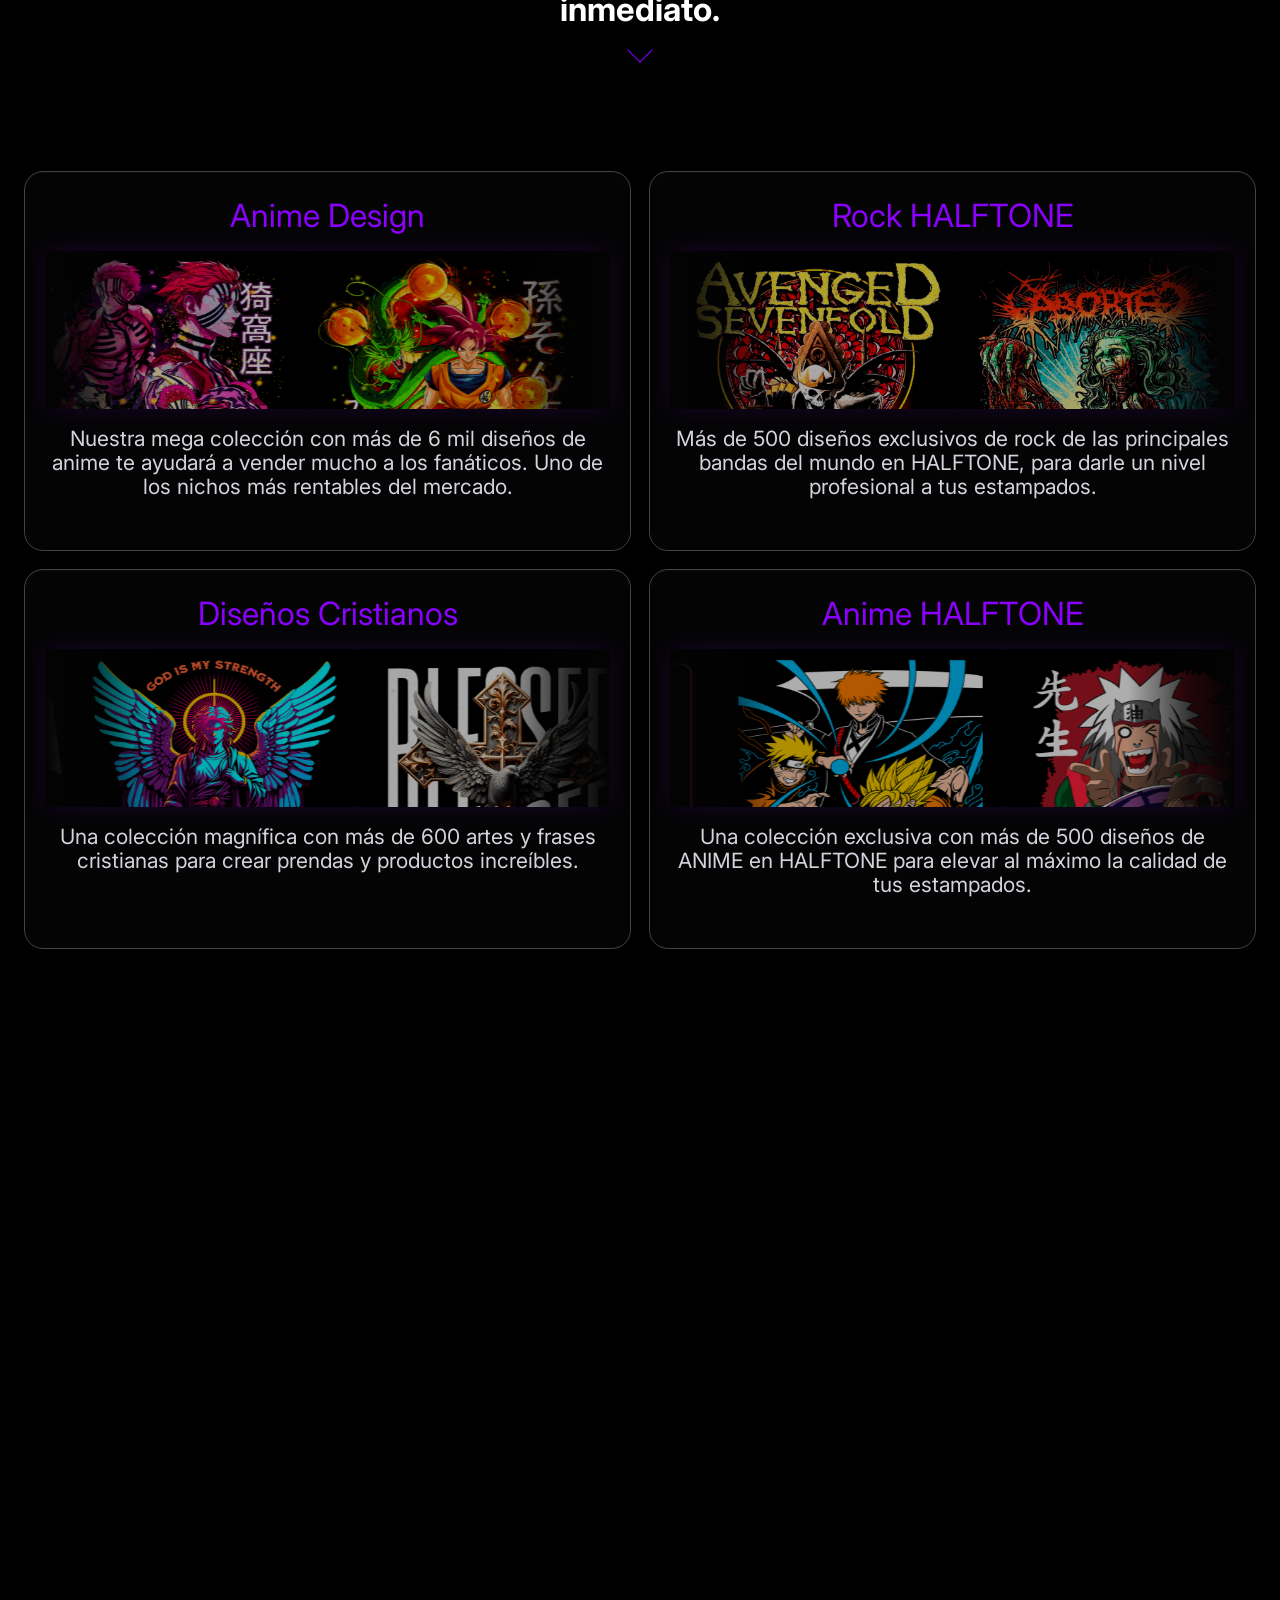
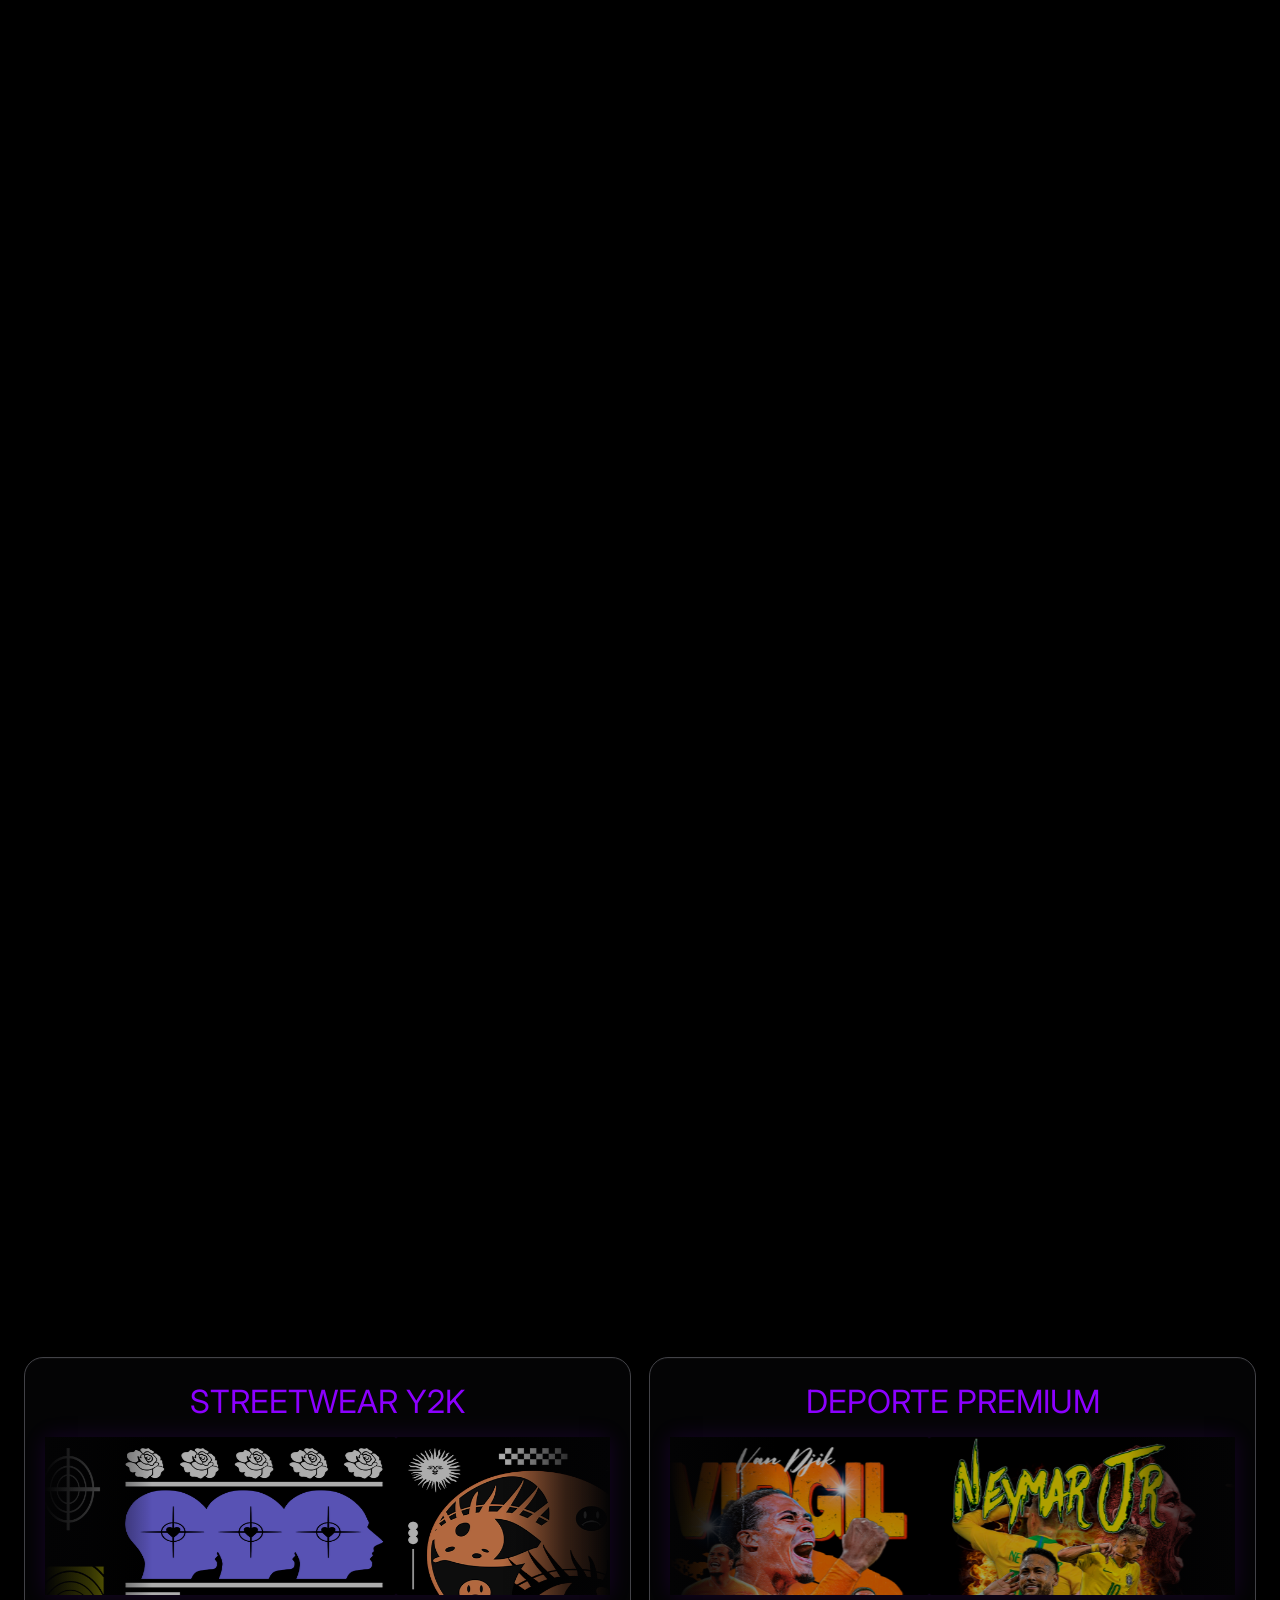
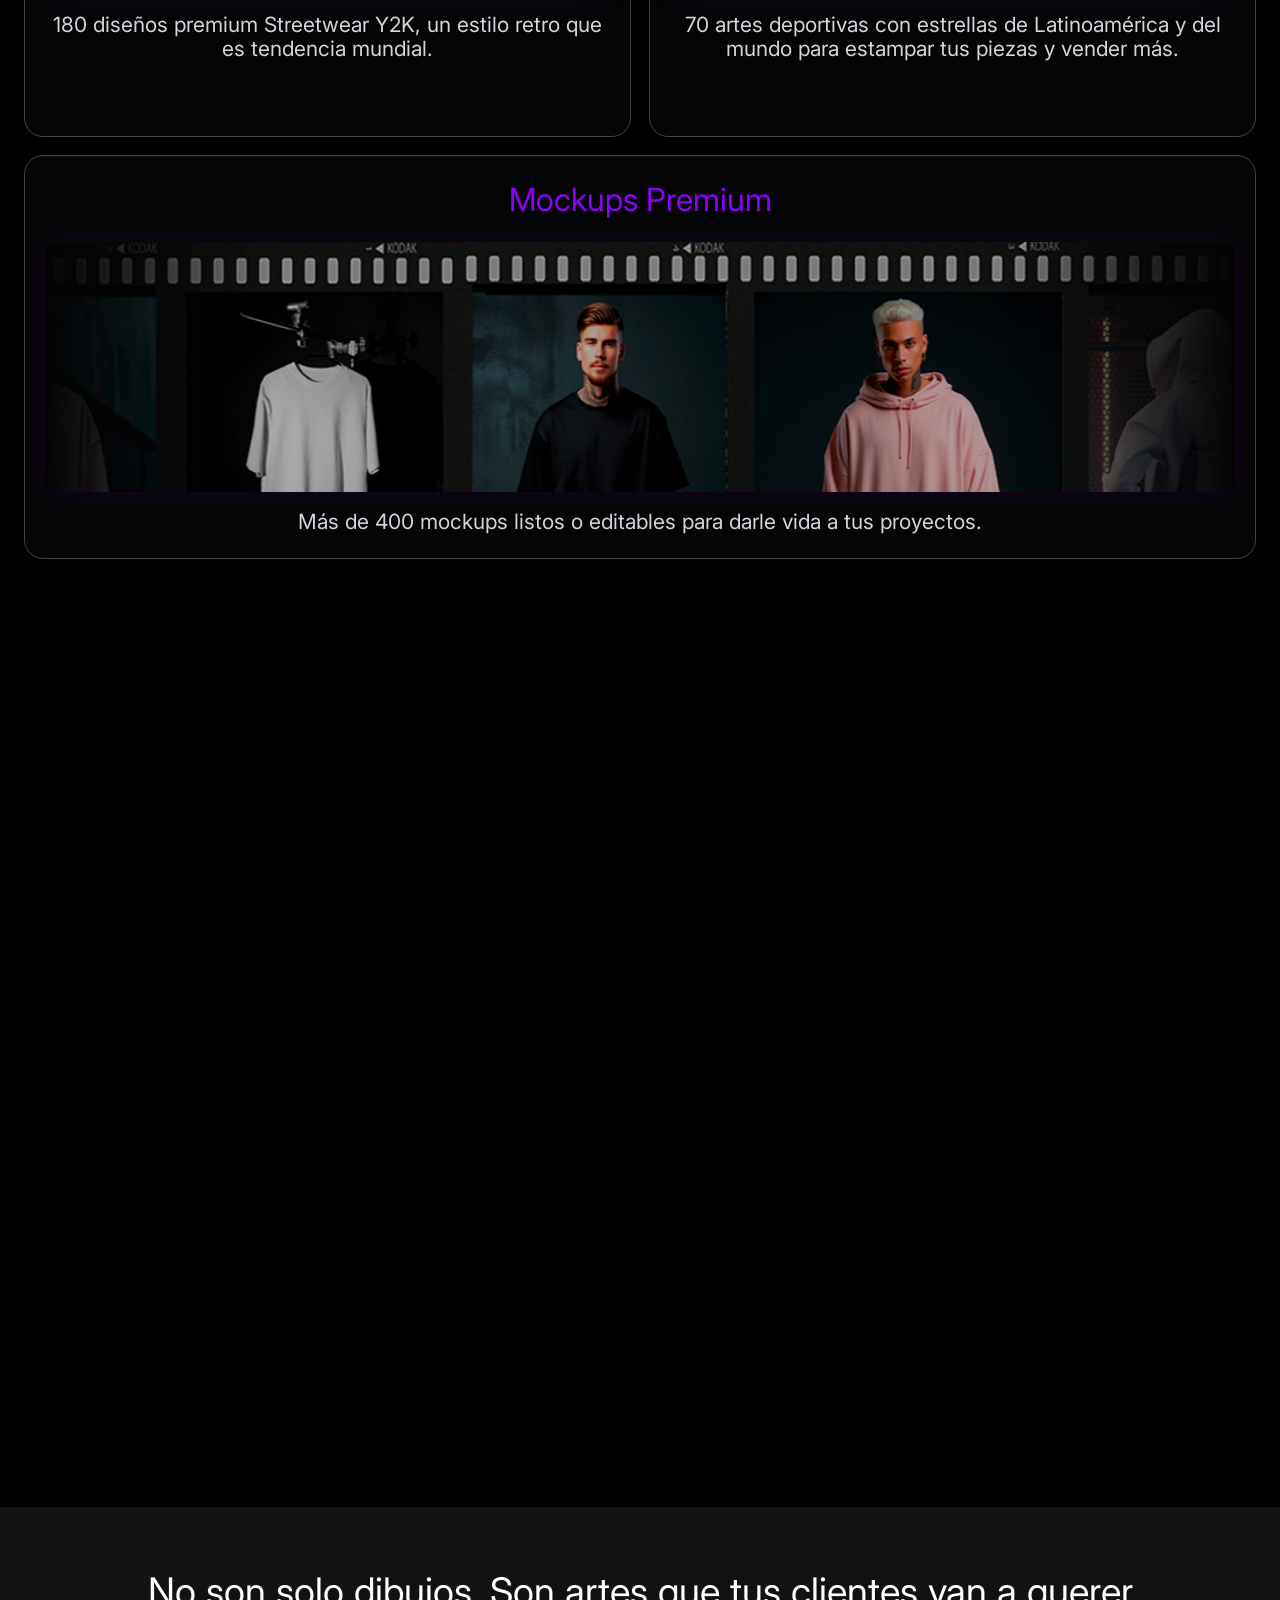
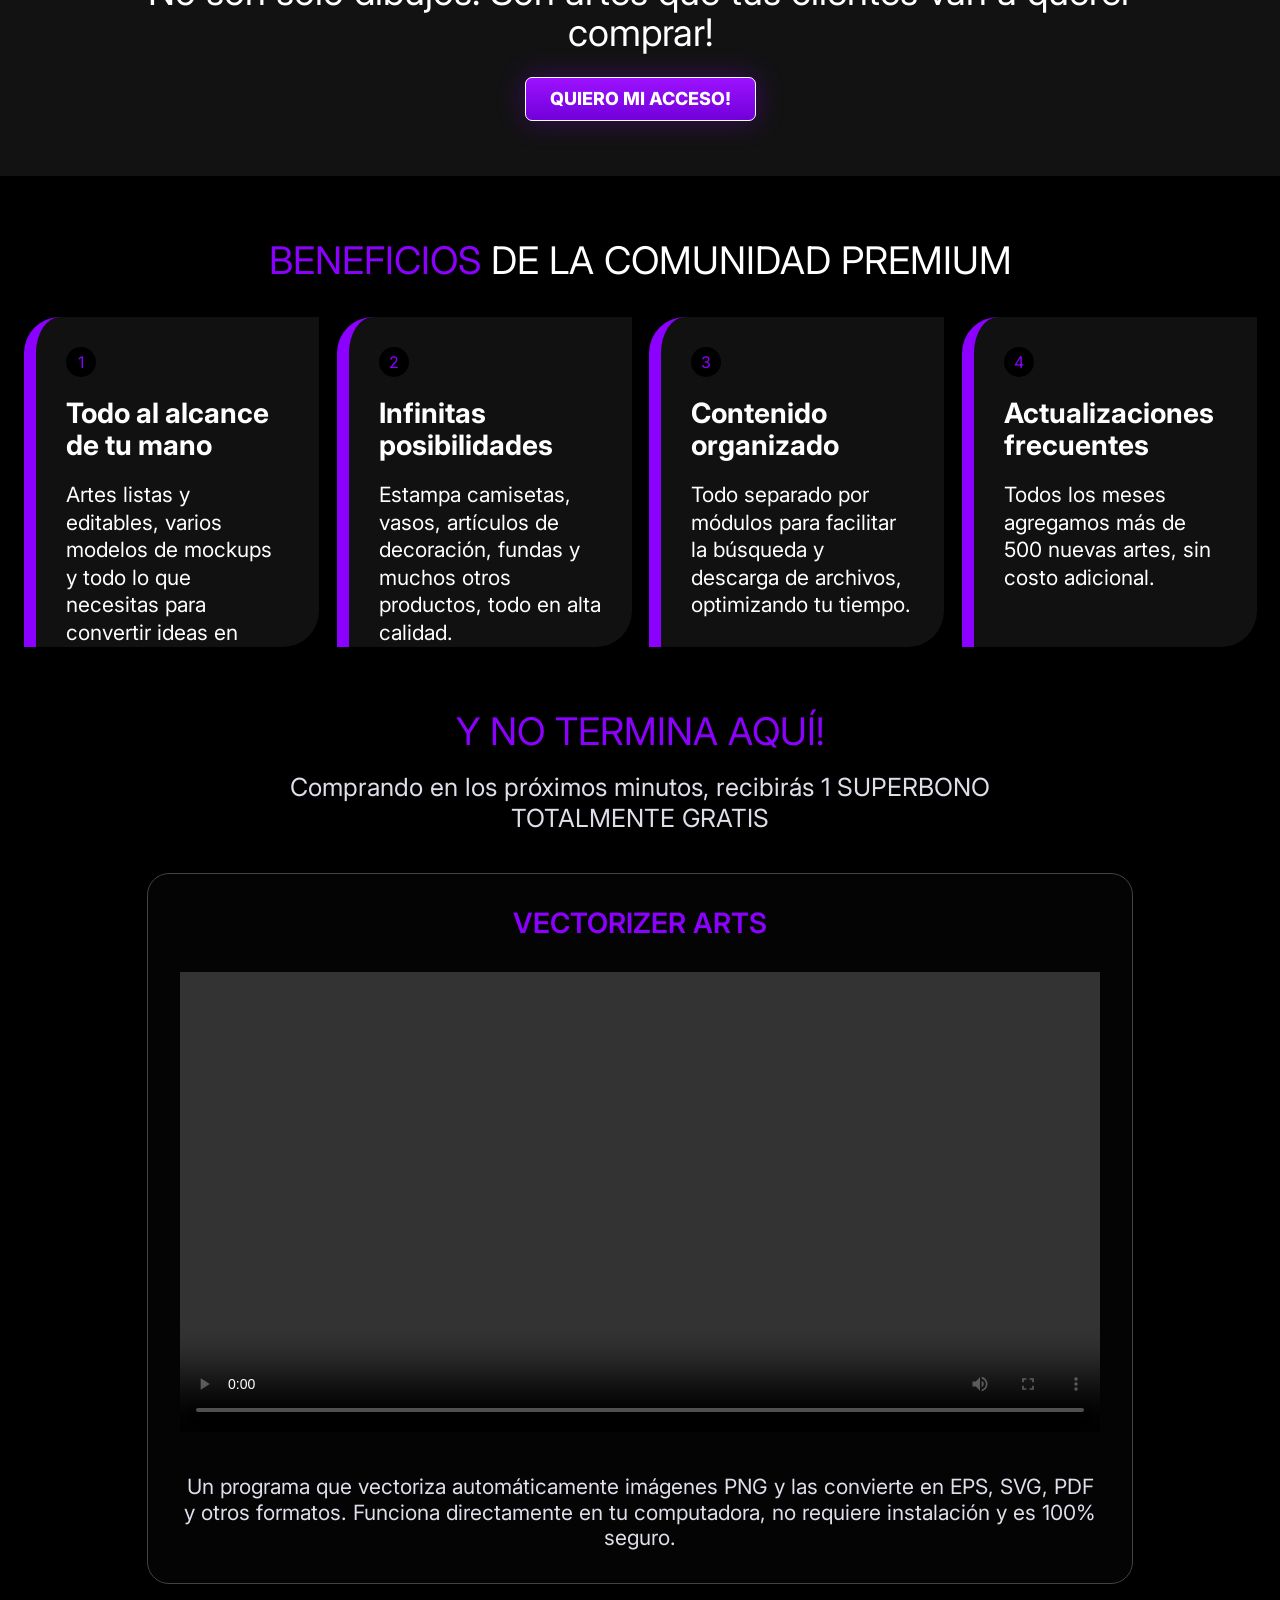
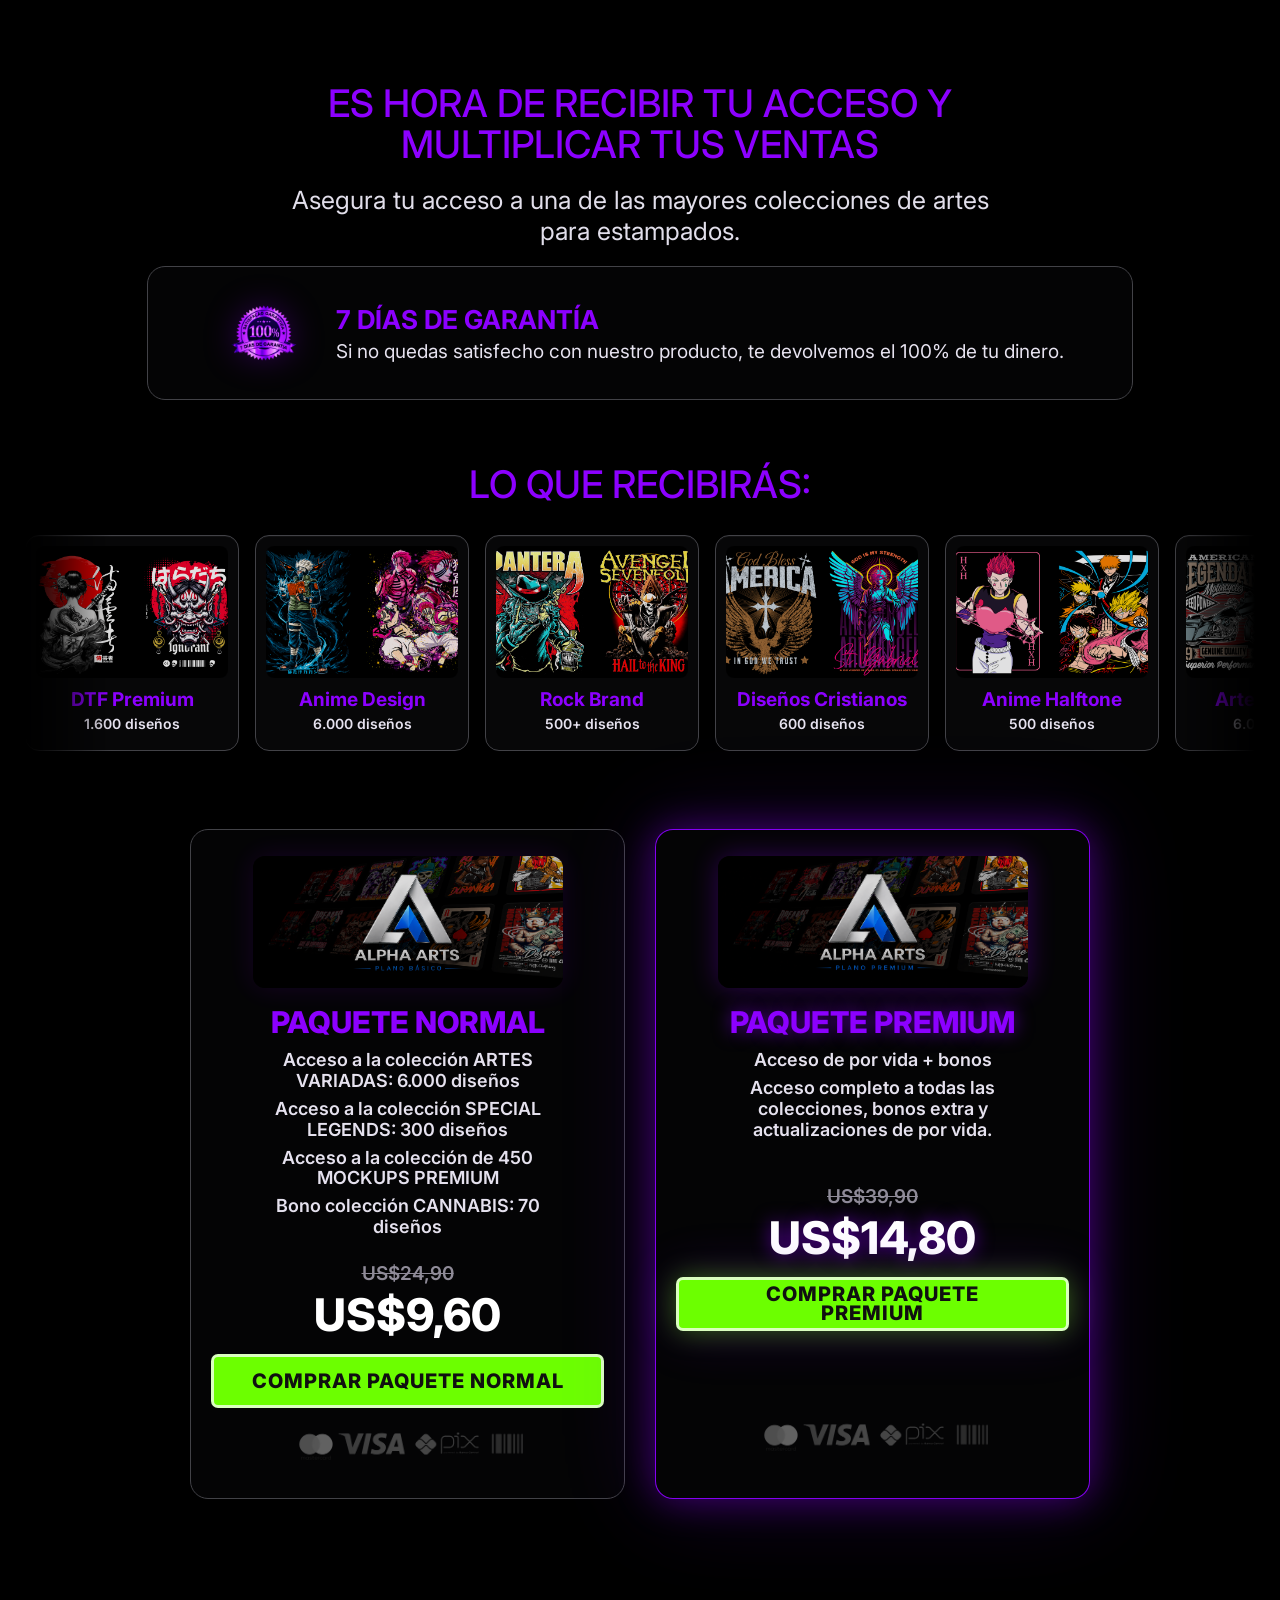
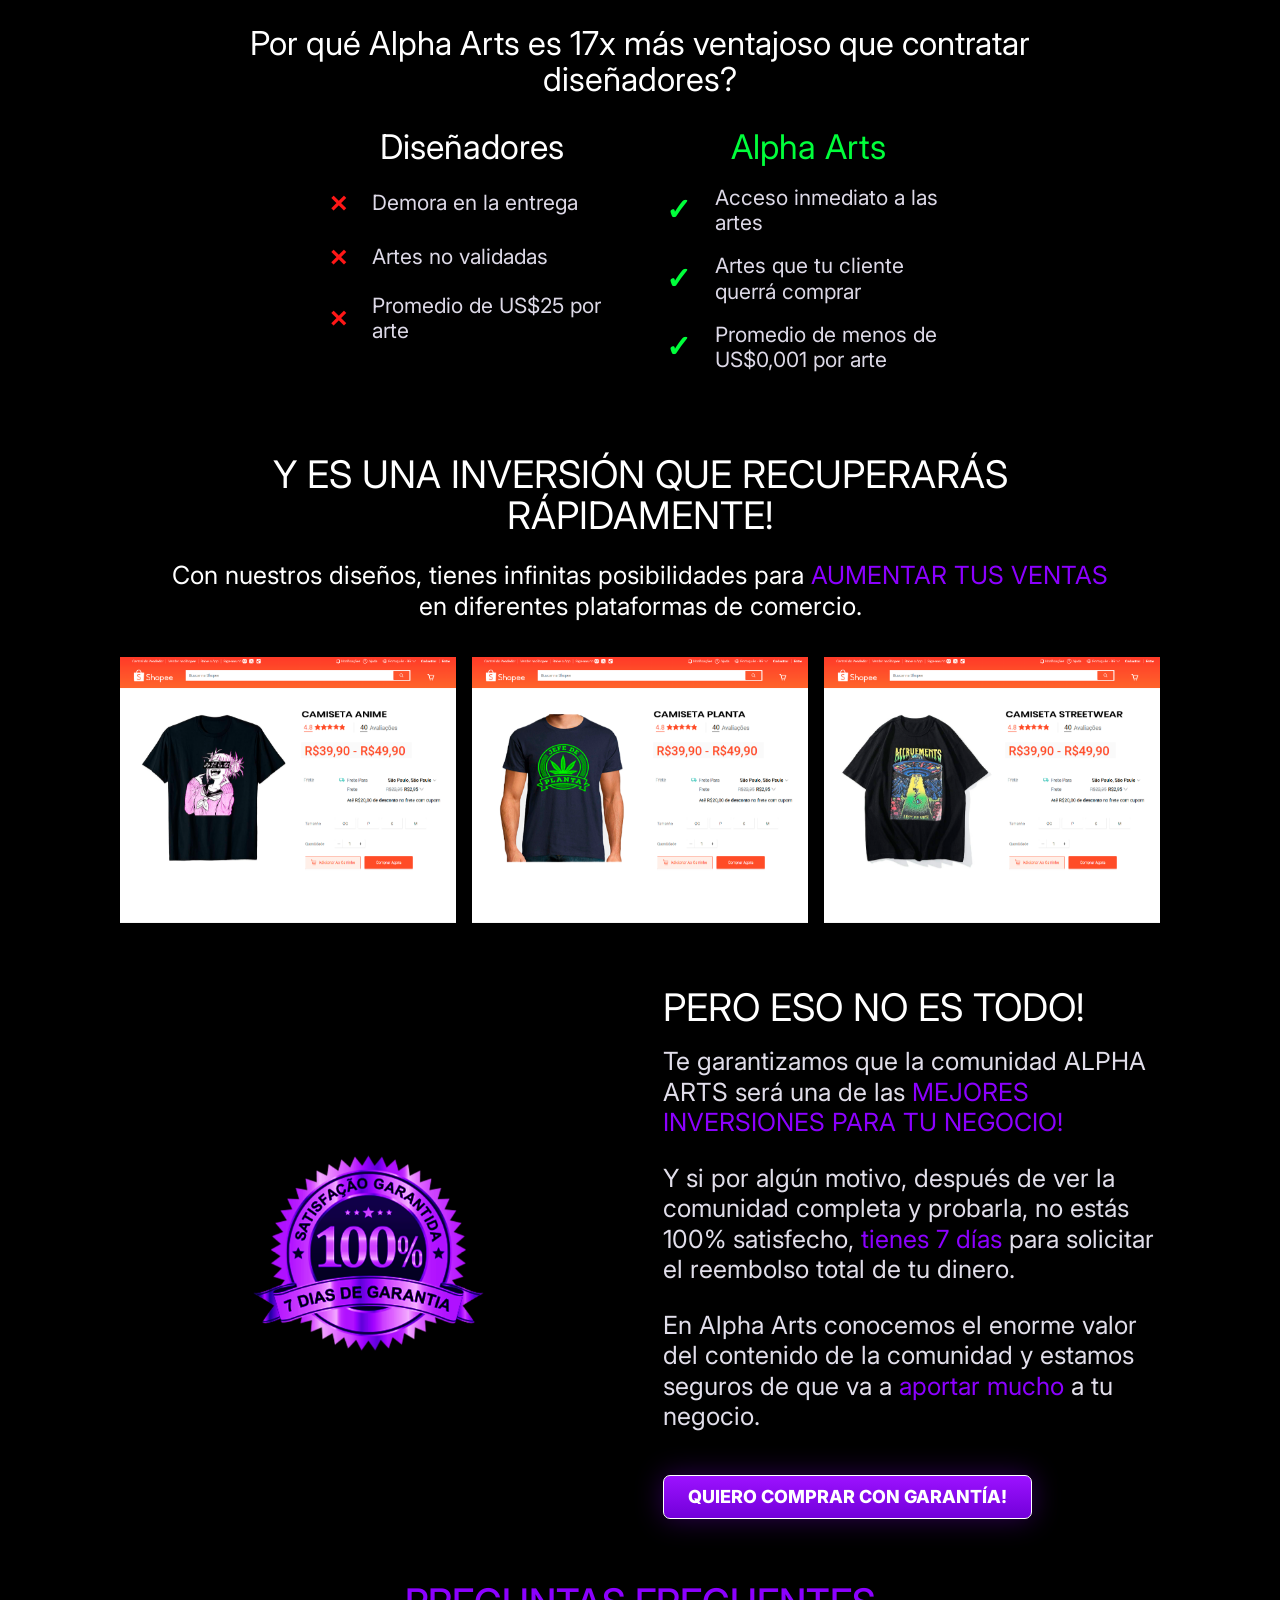
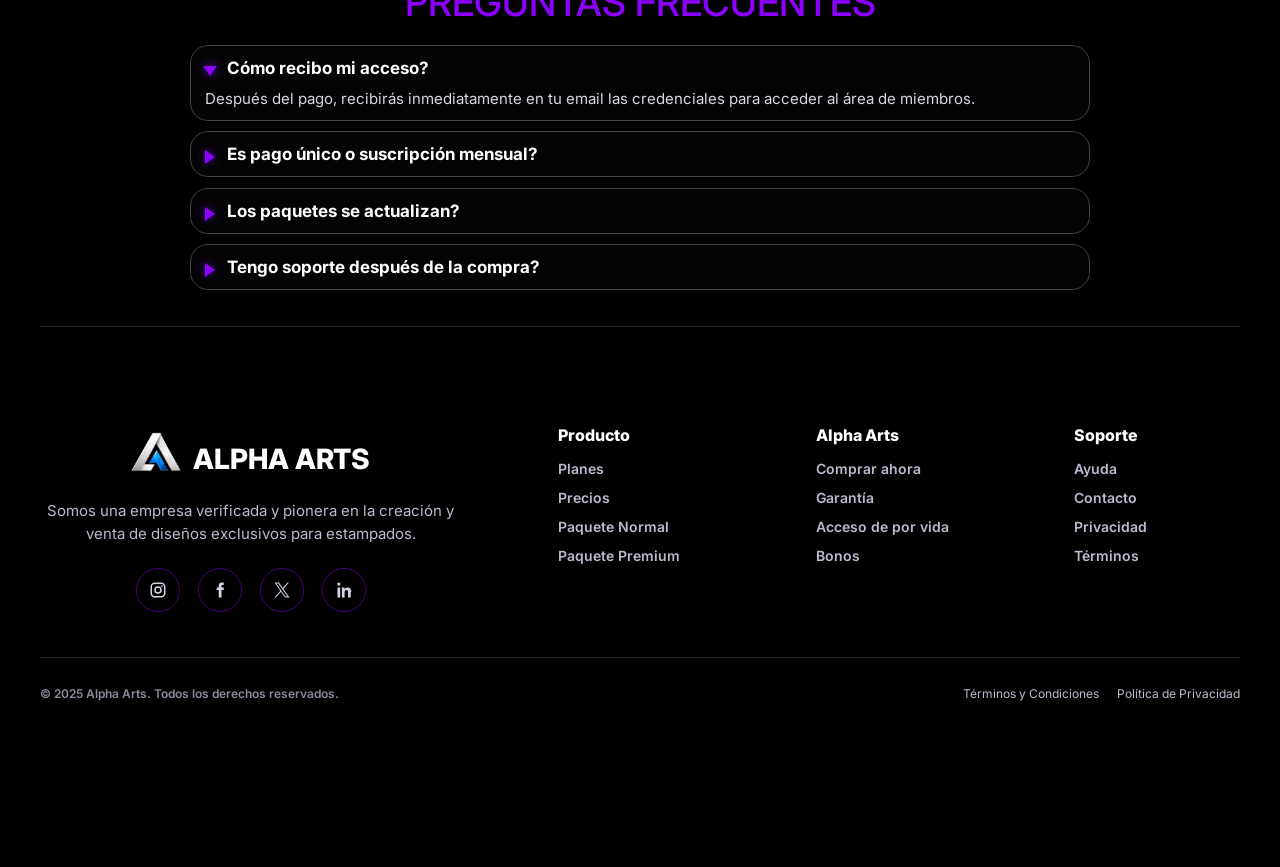
==== commit 04543f01: "Update landing page links and effects" ====
--- a/es/index.html
+++ b/es/index.html
@@ -32,6 +32,7 @@
 </head>
 <body>
   <main class="phone-page">
+    <canvas class="hero-dotted" data-dotted-surface aria-hidden="true"></canvas>
     <header class="top-pill">
       <div class="alpha-logo" aria-label="Alpha Arts Premium">
         <img src="../logo-lateral.png" alt="">
@@ -40,8 +41,8 @@
     </header>
 
     <section class="hero">
-      <h1>TRANSFORMA TU NEGOCIO<br class="hero-break"><span class="mobile-space"> </span>DE ESTAMPADOS EN UNA<br class="hero-break"><span class="mobile-space"> </span>MÁQUINA DE GANANCIAS</h1>
-      <p class="hero-sub">Empieza a ganar dinero usando diseños<br class="hero-break"><span class="mobile-space"> </span>profesionales y validados, listos<br class="hero-break"><span class="mobile-space"> </span>para vender.</p>
+      <h1>TRANSFORMA TU NEGOCIO DE ESTAMPADOS<br>EN UNA MÁQUINA DE GANANCIAS</h1>
+      <p class="hero-sub">Empieza a ganar dinero usando diseños profesionales y validados, listos para vender. Accede a nuestra colección con más de <strong>20 MIL DISEÑOS</strong> y aumenta tus ventas hasta 10x</p>
 
       <div class="logo-strip">
         <div class="alpha-logo" aria-label="Alpha Arts Premium">
@@ -55,7 +56,6 @@
         <img class="mockup-top" src="../assets/teste-topo-carrossel-mockup-2.png" alt="">
       </div>
 
-      <p class="access-copy">Accede a nuestra colección con más de <strong>20 MIL DISEÑOS</strong> y aumenta tus ventas hasta 10x</p>
       <a class="primary-btn" href="#acesso">QUIERO VENDER 10x MÁS</a>
     </section>
 
@@ -302,7 +302,7 @@
       </article>
     </section>
 
-    <section class="benefits">
+    <section class="benefits" id="beneficios">
       <h3>Y lo mejor de todo?</h3>
       <div class="benefit-card">
         <span class="benefit-icon icon-clock" aria-hidden="true"></span>
@@ -411,7 +411,7 @@
         <p>Bono colección CANNABIS: 70 diseños</p>
         <p class="old-price" data-price="basic-old">US$24,90</p>
         <p class="new-price" data-price="basic-current">US$9,60</p>
-        <a class="discount-btn" data-checkout="basic" href="https://pay.cakto.com.br/fpw8qdf_868838">COMPRAR PAQUETE NORMAL</a>
+        <a class="discount-btn" data-checkout="basic" href="https://pay.cakto.com.br/fpw8qdf_907563">COMPRAR PAQUETE NORMAL</a>
         <img class="pay-methods" src="../assets/Group-2-2.webp" alt="Mastercard y Visa">
       </article>
 
@@ -422,7 +422,7 @@
         <p>Acceso completo a todas las colecciones, bonos extra y actualizaciones de por vida.</p>
         <p class="old-price" data-price="premium-old">US$39,90</p>
         <p class="new-price" data-price="premium-current">US$14,80</p>
-        <a class="discount-btn premium-btn" data-checkout="premium" href="https://pay.cakto.com.br/qbfdnq8_868851">COMPRAR PAQUETE<br>PREMIUM</a>
+        <a class="discount-btn premium-btn" data-checkout="premium" href="https://pay.cakto.com.br/qbfdnq8_907563">COMPRAR PAQUETE<br>PREMIUM</a>
         <img class="pay-methods" src="../assets/Group-2-2.webp" alt="Mastercard y Visa">
       </article>
     </section>
@@ -486,16 +486,54 @@
       </details>
     </section>
 
-    <footer class="footer">
-      <h3>Rechaza el resto!</h3>
-      <p>Somos una empresa verificada y pionera en la creación y venta de diseños exclusivos para estampados.</p>
-      <strong>SÍGUENOS</strong>
-      <span>Facebook • Instagram</span>
-      <nav class="footer-links" aria-label="Enlaces legales">
-        <a href="/es/privacidad">Política de Privacidad</a>
-        <a href="/es/terminos">Términos de Uso</a>
-      </nav>
-      <small>Alpha Arts @2025 | Todos los derechos reservados</small>
+    <footer class="footer" id="footer">
+      <div class="footer-main">
+        <div class="footer-brand">
+          <a class="footer-logo" href="#top" aria-label="Alpha Arts">
+            <img src="../logo-lateral.png" alt="">
+            <span>Alpha Arts</span>
+          </a>
+          <p>Somos una empresa verificada y pionera en la creación y venta de diseños exclusivos para estampados.</p>
+          <ul class="footer-social" aria-label="Redes sociales">
+            <li><a href="#" aria-label="Instagram"><svg viewBox="0 0 24 24" aria-hidden="true"><path d="M7.8 2h8.4A5.8 5.8 0 0 1 22 7.8v8.4a5.8 5.8 0 0 1-5.8 5.8H7.8A5.8 5.8 0 0 1 2 16.2V7.8A5.8 5.8 0 0 1 7.8 2Zm-.2 2A3.6 3.6 0 0 0 4 7.6v8.8A3.6 3.6 0 0 0 7.6 20h8.8a3.6 3.6 0 0 0 3.6-3.6V7.6A3.6 3.6 0 0 0 16.4 4H7.6Zm9.65 1.55a1.2 1.2 0 1 1 0 2.4 1.2 1.2 0 0 1 0-2.4ZM12 7a5 5 0 1 1 0 10 5 5 0 0 1 0-10Zm0 2a3 3 0 1 0 0 6 3 3 0 0 0 0-6Z"/></svg></a></li>
+            <li><a href="#" aria-label="Facebook"><svg viewBox="0 0 24 24" aria-hidden="true"><path d="M14 8.5V6.6c0-.9.3-1.4 1.5-1.4H17V2.1A20 20 0 0 0 14.5 2C12 2 10.3 3.5 10.3 6.2v2.3H7.5V12h2.8v10H14V12h2.8l.4-3.5H14Z"/></svg></a></li>
+            <li><a href="#" aria-label="Twitter"><svg viewBox="0 0 24 24" aria-hidden="true"><path d="M13.8 10.5 21.2 2h-1.8l-6.4 7.3L7.9 2H2l7.8 11.1L2 22h1.8l6.8-7.8 5.5 7.8H22l-8.2-11.5Zm-2.4 2.7-.8-1.1L4.4 3.3H7l5 7.1.8 1.1 6.5 9.2h-2.6l-5.3-7.5Z"/></svg></a></li>
+            <li><a href="#" aria-label="LinkedIn"><svg viewBox="0 0 24 24" aria-hidden="true"><path d="M6.9 8.8H3.3V22h3.6V8.8ZM5.1 2a2.1 2.1 0 1 0 0 4.2 2.1 2.1 0 0 0 0-4.2Zm16.8 12.8c0-4-2.1-6.2-5.1-6.2a4.4 4.4 0 0 0-4 2.2h-.1v-2h-3.5V22h3.6v-6.5c0-1.7.3-3.4 2.5-3.4 2.1 0 2.1 2 2.1 3.5V22H21v-7.2Z"/></svg></a></li>
+          </ul>
+        </div>
+
+        <nav class="footer-sections" aria-label="Enlaces del pie de página">
+          <div>
+            <h3>Producto</h3>
+            <a href="#planos">Planes</a>
+            <a href="#planos">Precios</a>
+            <a href="#planos">Paquete Normal</a>
+            <a href="#plano-premium">Paquete Premium</a>
+          </div>
+          <div>
+            <h3>Alpha Arts</h3>
+            <a href="#planos">Comprar ahora</a>
+            <a href="#acesso">Garantía</a>
+            <a href="#planos">Acceso de por vida</a>
+            <a href="#planos">Bonos</a>
+          </div>
+          <div>
+            <h3>Soporte</h3>
+            <a href="#planos">Ayuda</a>
+            <a href="#planos">Contacto</a>
+            <a href="/es/privacidad">Privacidad</a>
+            <a href="/es/terminos">Términos</a>
+          </div>
+        </nav>
+      </div>
+
+      <div class="footer-bottom">
+        <small>© 2025 Alpha Arts. Todos los derechos reservados.</small>
+        <nav class="footer-links" aria-label="Enlaces legales">
+          <a href="/es/terminos">Términos y Condiciones</a>
+          <a href="/es/privacidad">Política de Privacidad</a>
+        </nav>
+      </div>
     </footer>
   </main>
 
@@ -503,7 +541,7 @@
     <div class="offer-label">OFERTA <span>EXCLUSIVA</span></div>
     <div class="timer-box"><strong data-minutes>26</strong><small>MIN</small></div>
     <div class="timer-box"><strong data-seconds>55</strong><small>SEG</small></div>
-    <a class="buy-fixed" data-checkout="premium" href="https://pay.cakto.com.br/qbfdnq8_868851"><span class="download-icon" aria-hidden="true"></span>COMPRAR</a>
+    <a class="buy-fixed" href="#planos"><span class="download-icon" aria-hidden="true"></span>COMPRAR</a>
   </section>
 
   <div class="coupon-popup" data-coupon-popup aria-hidden="true">
@@ -512,7 +550,7 @@
       <span class="coupon-badge">OFERTA LIBERADA</span>
       <h2 id="coupon-title">Entra en la comunidad Alpha Arts</h2>
       <p>Tu tiempo terminó, pero todavía puedes asegurar un cupón exclusivo de <strong>10% OFF</strong> ahora.</p>
-      <a class="coupon-btn" href="https://chat.whatsapp.com/IS90TdroM5u7THb8Vi2mJI" target="_blank" rel="noopener">QUIERO MI CUPÓN EN WHATSAPP</a>
+      <a class="coupon-btn" href="#planos">QUIERO MI CUPÓN EN WHATSAPP</a>
     </div>
   </div>
 </body>
--- a/styles.css
+++ b/styles.css
@@ -49,6 +49,7 @@
 }
 
 .phone-page {
+  position: relative;
   width: 100%;
   min-height: 100vh;
   overflow: hidden;
@@ -56,6 +57,8 @@
 }
 
 .top-pill {
+  position: relative;
+  z-index: 2;
   width: min(calc(100% - 36px), 1342px);
   height: 77px;
   margin: 0 auto;
@@ -107,18 +110,59 @@
 }
 
 .hero {
+  position: relative;
+  z-index: 1;
   width: min(calc(100% - 32px), 980px);
   min-height: 750px;
   margin: 0 auto;
   padding: 139px 0 0;
   text-align: center;
+  display: flex;
+  flex-direction: column;
+  align-items: center;
+  overflow: hidden;
   animation: rise .8s .08s ease both;
+}
+
+.hero-dotted {
+  position: absolute;
+  top: 0;
+  left: -24%;
+  right: -24%;
+  z-index: 0;
+  width: 148%;
+  height: 790px;
+  opacity: .9;
+  pointer-events: none;
+  mix-blend-mode: screen;
+  mask-image: linear-gradient(180deg, #000 0%, #000 86%, transparent 100%);
+}
+
+.hero::before {
+  content: "";
+  position: absolute;
+  top: -12px;
+  left: 6%;
+  right: 6%;
+  bottom: 42px;
+  z-index: 1;
+  pointer-events: none;
+  background:
+    radial-gradient(ellipse at 50% 28%, rgba(0, 0, 0, .94) 0%, rgba(0, 0, 0, .9) 28%, rgba(0, 0, 0, .62) 52%, transparent 72%),
+    radial-gradient(ellipse at 50% 54%, rgba(0, 0, 0, .94) 0%, rgba(0, 0, 0, .88) 30%, rgba(0, 0, 0, .56) 54%, transparent 74%),
+    linear-gradient(180deg, transparent 0%, rgba(0, 0, 0, .42) 20%, rgba(0, 0, 0, .48) 58%, rgba(0, 0, 0, .25) 82%, transparent 100%);
+}
+
+.hero > :not(.hero-dotted) {
+  position: relative;
+  z-index: 2;
 }
 
 .hero h1 {
   max-width: 910px;
   margin: 0 auto;
   color: var(--purple);
+  text-align: center;
   font-size: 60px;
   line-height: 1.13;
   font-weight: 400;
@@ -130,10 +174,16 @@
   max-width: 860px;
   margin: 43px auto 26px;
   color: #fff;
+  text-align: center;
   font-size: 39px;
   line-height: 1.32;
   font-weight: 300;
   text-shadow: none;
+}
+
+.hero-sub strong {
+  color: var(--purple);
+  font-weight: 400;
 }
 
 .logo-strip,
@@ -1190,6 +1240,7 @@
 .faq {
   display: grid;
   gap: 10px;
+  padding-bottom: 36px;
 }
 
 .faq h2 {
@@ -1282,6 +1333,12 @@
   font-size: 14px;
 }
 
+.legal-hero-image {
+  width: min(100%, 620px);
+  margin: 0 auto 32px;
+  filter: drop-shadow(0 0 28px rgba(140, 0, 255, .18));
+}
+
 .legal-card h2 {
   margin: 30px 0 10px;
   color: #fff;
@@ -1294,14 +1351,6 @@
   color: #e7e3ef;
   font-size: clamp(16px, 2.8vw, 19px);
   line-height: 1.55;
-}
-
-.legal-note {
-  margin-top: 32px !important;
-  padding-top: 22px;
-  border-top: 1px solid rgba(255, 255, 255, .12);
-  color: #cfc7dc !important;
-  font-size: 14px !important;
 }
 
 .offer {
@@ -1435,6 +1484,45 @@
   box-shadow: 0 0 26px rgba(140, 0, 255, .44);
 }
 
+.scroll-reveal {
+  opacity: 0;
+  transform: translate3d(var(--reveal-x, 0), var(--reveal-y, 34px), 0) scale(.98);
+  filter: blur(8px);
+  transition:
+    opacity .72s ease,
+    transform .78s cubic-bezier(.2, .8, .2, 1),
+    filter .72s ease;
+  transition-delay: var(--reveal-delay, 0ms);
+  will-change: opacity, transform, filter;
+}
+
+.scroll-reveal.from-left {
+  --reveal-x: -70px;
+  --reveal-y: 10px;
+}
+
+.scroll-reveal.from-right {
+  --reveal-x: 70px;
+  --reveal-y: 10px;
+}
+
+.scroll-reveal.from-bottom {
+  --reveal-x: 0;
+  --reveal-y: 54px;
+}
+
+.scroll-reveal.from-zoom {
+  --reveal-x: 0;
+  --reveal-y: 22px;
+  transform: translate3d(var(--reveal-x), var(--reveal-y), 0) scale(.92);
+}
+
+.scroll-reveal.is-visible {
+  opacity: 1;
+  transform: translate3d(0, 0, 0) scale(1);
+  filter: blur(0);
+}
+
 @keyframes buyPulse {
   0%, 100% {
     transform: scale(1);
@@ -3005,6 +3093,996 @@
   box-shadow: 0 0 38px rgba(140, 0, 255, .42), 0 0 96px rgba(140, 0, 255, .18);
 }
 
+@media (min-width: 1024px) {
+  .phone-page {
+    padding-top: 12px;
+    padding-bottom: 82px;
+  }
+
+  .top-pill {
+    width: min(calc(100% - 36px), 960px);
+    height: 48px;
+    padding: 0 28px;
+    border-radius: 12px;
+  }
+
+  .top-pill img {
+    width: 34px;
+  }
+
+  .alpha-logo {
+    gap: 7px;
+  }
+
+  .alpha-logo strong {
+    font-size: 20px;
+    letter-spacing: .6px;
+  }
+
+  .alpha-logo small {
+    font-size: 6px;
+  }
+
+  .hero {
+    width: min(calc(100% - 32px), 720px);
+    min-height: 520px;
+    padding-top: 58px;
+  }
+
+  .hero h1 {
+    max-width: 620px;
+    font-size: 34px;
+    line-height: 1.12;
+  }
+
+  .hero-sub {
+    max-width: 560px;
+    margin: 24px auto 18px;
+    font-size: 21px;
+    line-height: 1.28;
+  }
+
+  .access-copy {
+    max-width: 520px;
+    margin-bottom: 22px;
+    font-size: 16px;
+    line-height: 1.18;
+  }
+
+  .primary-btn {
+    min-height: 36px;
+    padding: 0 18px;
+    border-radius: 7px;
+    font-size: 14px;
+  }
+
+  .hero .primary-btn {
+    margin-top: 20px;
+  }
+
+  .premium-strip {
+    min-height: 42px;
+  }
+
+  .premium-track {
+    min-height: 42px;
+    gap: 64px;
+  }
+
+  .premium-track img {
+    height: 28px;
+  }
+
+  .workload,
+  .intro,
+  .collections,
+  .benefits,
+  .toolkit,
+  .desire-callout,
+  .community,
+  .bonus,
+  .access,
+  .receive,
+  .pricing,
+  .comparison,
+  .final-guarantee,
+  .investment,
+  .faq,
+  .footer {
+    padding-top: 46px;
+  }
+
+  .workload {
+    width: min(calc(100% - 48px), 1020px);
+    padding-bottom: 34px;
+  }
+
+  .workload h2,
+  .intro h2,
+  .community h2,
+  .bonus h2,
+  .access h2,
+  .receive h2,
+  .desire-callout h2,
+  .toolkit h2,
+  .faq h2,
+  .final-guarantee h2,
+  .investment h2 {
+    font-size: 28px;
+    line-height: 1.08;
+  }
+
+  .workload p,
+  .intro p,
+  .bonus p,
+  .access p,
+  .final-guarantee p,
+  .investment p,
+  .footer p {
+    font-size: 18px;
+    line-height: 1.22;
+  }
+
+  .intro h3,
+  .benefits h3,
+  .comparison h3 {
+    font-size: 24px;
+    line-height: 1.1;
+  }
+
+  .arrow-down {
+    width: 18px;
+    height: 18px;
+  }
+
+  .workload-grid {
+    width: min(calc(100% - 48px), 1060px);
+    gap: 14px;
+  }
+
+  .compare-card,
+  .compare-card.has-labels {
+    min-height: 300px;
+    padding: 20px 16px;
+  }
+
+  .compare-card h4,
+  .collection-card h4 {
+    font-size: 24px;
+  }
+
+  .collections,
+  .benefits {
+    width: min(calc(100% - 48px), 1040px);
+    gap: 14px;
+  }
+
+  .collection-card,
+  .collection-card.compact,
+  .collection-card.text-only {
+    min-height: 300px;
+    padding: 20px 16px 18px;
+  }
+
+  .thumb-row,
+  .collection-card.compact .thumb-row {
+    height: 120px;
+    margin-bottom: 14px;
+  }
+
+  .wide-card .thumb-row {
+    height: 190px;
+  }
+
+  .collection-card p {
+    font-size: 16px;
+    line-height: 1.14;
+  }
+
+  .benefit-card {
+    min-height: 150px;
+    padding: 28px 30px 22px;
+  }
+
+  .benefit-icon {
+    width: 34px;
+    height: 34px;
+  }
+
+  .benefit-card p,
+  .toolkit li,
+  .community-grid p,
+  .video-card p,
+  .compare-grid p {
+    font-size: 16px;
+  }
+
+  .community-grid {
+    gap: 18px;
+    margin-top: 36px;
+  }
+
+  .community-grid article {
+    height: 250px;
+    padding: 24px;
+    border-radius: 36px 0 36px 0;
+  }
+
+  .community-grid span {
+    width: 30px;
+    height: 30px;
+    margin-bottom: 20px;
+    font-size: 16px;
+  }
+
+  .community-grid h3,
+  .video-card h3 {
+    font-size: 22px;
+  }
+
+  .video-card {
+    margin-top: 40px;
+    padding: 32px;
+  }
+
+  .receive-carousel-card {
+    width: 150px;
+    min-height: 160px;
+  }
+
+  .receive-carousel-card img {
+    height: 92px;
+  }
+
+  .receive-carousel-card strong {
+    font-size: 14px;
+  }
+
+  .receive-carousel-card span {
+    font-size: 11px;
+  }
+
+  .pricing {
+    width: min(calc(100% - 48px), 760px);
+    gap: 22px;
+    padding-bottom: 42px;
+  }
+
+  .price-card {
+    height: 520px;
+    min-height: 0;
+    padding: 18px 16px 22px;
+  }
+
+  .plan-image {
+    width: min(100%, 250px);
+    height: 100px;
+    margin-bottom: 12px;
+  }
+
+  .price-card h3 {
+    margin-bottom: 10px;
+    font-size: 22px;
+  }
+
+  .price-card span,
+  .price-card p {
+    max-width: 250px;
+    margin-bottom: 7px;
+    font-size: 14px;
+    line-height: 1.16;
+  }
+
+  .price-card .old-price {
+    margin-top: 18px;
+    font-size: 15px;
+  }
+
+  .premium-card .old-price {
+    margin-top: 28px;
+  }
+
+  .price-card .new-price {
+    font-size: 34px;
+  }
+
+  .discount-btn {
+    min-height: 42px;
+    padding: 0 16px;
+    border-radius: 7px;
+    font-size: 15px;
+  }
+
+  .pay-methods {
+    width: min(74%, 230px);
+  }
+
+  .comparison,
+  .final-guarantee {
+    width: min(calc(100% - 48px), 860px);
+  }
+
+  .compare-grid {
+    width: min(100%, 620px);
+    gap: 52px;
+    margin-top: 28px;
+  }
+
+  .compare-grid strong {
+    margin-bottom: 16px;
+    font-size: 25px;
+  }
+
+  .designer-side p span,
+  .alphaarts-side p span {
+    font-size: 22px;
+  }
+
+  .investment {
+    padding-top: 70px;
+  }
+
+  .investment h2,
+  .investment p {
+    max-width: 960px;
+  }
+
+  .investment p {
+    margin-bottom: 36px;
+  }
+
+  .shopee-grid {
+    gap: 16px;
+    width: min(calc(100% - 48px), 1040px);
+    margin: 0 auto;
+  }
+
+  .final-guarantee {
+    gap: 46px;
+  }
+
+  .final-guarantee img {
+    width: min(100%, 260px);
+  }
+
+  .faq {
+    width: min(calc(100% - 48px), 760px);
+  }
+
+  .faq details {
+    padding: 12px 14px;
+  }
+
+  .faq summary {
+    font-size: 14px;
+  }
+
+  .faq p {
+    font-size: 13px;
+  }
+
+  .offer {
+    min-height: 58px;
+    grid-template-columns: minmax(180px, 1fr) 90px 90px minmax(180px, 1fr);
+    gap: 8px;
+    padding: 3px 5vw 0;
+  }
+
+  .offer-label {
+    font-size: 20px;
+  }
+
+  .timer-box {
+    width: 90px;
+    height: 50px;
+    border-width: 1px;
+    border-radius: 5px;
+  }
+
+  .timer-box strong {
+    font-size: 18px;
+  }
+
+  .timer-box small {
+    font-size: 10px;
+  }
+
+  .buy-fixed {
+    min-width: 160px;
+    min-height: 40px;
+    gap: 8px;
+    padding: 0 18px;
+    border-radius: 8px;
+    font-size: 20px;
+  }
+
+  .download-icon {
+    width: 18px;
+    height: 19px;
+  }
+
+  .download-icon::before {
+    width: 13px;
+    height: 13px;
+  }
+
+  .download-icon::after {
+    width: 15px;
+    height: 5px;
+    border-width: 3px;
+  }
+}
+
+@media (min-width: 1024px) {
+  .phone-page {
+    padding-top: 18px;
+    padding-bottom: 110px;
+  }
+
+  .top-pill {
+    width: min(calc(100% - 36px), 1120px);
+    height: 62px;
+    padding: 0 36px;
+    border-radius: 16px;
+  }
+
+  .top-pill img {
+    width: 44px;
+  }
+
+  .alpha-logo strong {
+    font-size: 27px;
+  }
+
+  .alpha-logo small {
+    font-size: 8px;
+  }
+
+  .hero {
+    width: min(calc(100% - 32px), 850px);
+    min-height: 640px;
+    padding-top: 74px;
+  }
+
+  .hero h1 {
+    max-width: 780px;
+    font-size: 48px;
+  }
+
+  .hero-sub {
+    max-width: 720px;
+    margin: 34px auto 24px;
+    font-size: 30px;
+  }
+
+  .access-copy {
+    max-width: 650px;
+    margin-bottom: 32px;
+    font-size: 23px;
+  }
+
+  .primary-btn {
+    min-height: 44px;
+    padding: 0 24px;
+    font-size: 18px;
+  }
+
+  .hero .primary-btn {
+    margin-top: 30px;
+  }
+
+  .premium-strip {
+    min-height: 52px;
+  }
+
+  .premium-track {
+    min-height: 52px;
+    gap: 82px;
+  }
+
+  .premium-track img {
+    height: 36px;
+  }
+
+  .workload,
+  .intro,
+  .collections,
+  .benefits,
+  .toolkit,
+  .desire-callout,
+  .community,
+  .bonus,
+  .access,
+  .receive,
+  .pricing,
+  .comparison,
+  .final-guarantee,
+  .investment,
+  .faq,
+  .footer {
+    padding-top: 64px;
+  }
+
+  .workload h2,
+  .intro h2,
+  .community h2,
+  .bonus h2,
+  .access h2,
+  .receive h2,
+  .desire-callout h2,
+  .toolkit h2,
+  .faq h2,
+  .final-guarantee h2,
+  .investment h2 {
+    font-size: 38px;
+  }
+
+  .workload p,
+  .intro p,
+  .bonus p,
+  .access p,
+  .final-guarantee p,
+  .investment p,
+  .footer p {
+    font-size: 25px;
+  }
+
+  .intro h3,
+  .benefits h3,
+  .comparison h3 {
+    font-size: 33px;
+  }
+
+  .workload {
+    width: min(calc(100% - 48px), 1260px);
+  }
+
+  .workload-grid {
+    width: min(calc(100% - 48px), 1260px);
+    gap: 20px;
+  }
+
+  .compare-card,
+  .compare-card.has-labels {
+    min-height: 390px;
+  }
+
+  .collections,
+  .benefits {
+    width: min(calc(100% - 48px), 1240px);
+    gap: 18px;
+  }
+
+  .collection-card,
+  .collection-card.compact,
+  .collection-card.text-only {
+    min-height: 380px;
+    padding: 26px 20px 24px;
+  }
+
+  .collection-card h4 {
+    font-size: 32px;
+  }
+
+  .thumb-row,
+  .collection-card.compact .thumb-row {
+    height: 158px;
+    margin-bottom: 18px;
+  }
+
+  .wide-card .thumb-row {
+    height: 250px;
+  }
+
+  .collection-card p {
+    font-size: 21px;
+  }
+
+  .benefit-card {
+    min-height: 205px;
+    padding: 42px 44px 28px;
+  }
+
+  .benefit-icon {
+    width: 44px;
+    height: 44px;
+  }
+
+  .benefit-card p,
+  .toolkit li,
+  .community-grid p,
+  .video-card p,
+  .compare-grid p {
+    font-size: 21px;
+  }
+
+  .community-grid article {
+    height: 330px;
+    padding: 30px;
+  }
+
+  .community-grid h3,
+  .video-card h3 {
+    font-size: 28px;
+  }
+
+  .pricing {
+    width: min(calc(100% - 48px), 900px);
+    gap: 30px;
+  }
+
+  .price-card {
+    height: 670px;
+    padding: 26px 20px 28px;
+  }
+
+  .plan-image {
+    width: min(100%, 310px);
+    height: 132px;
+    margin-bottom: 16px;
+  }
+
+  .price-card h3 {
+    font-size: 30px;
+  }
+
+  .price-card span,
+  .price-card p {
+    max-width: 310px;
+    font-size: 18px;
+  }
+
+  .price-card .old-price {
+    font-size: 19px;
+  }
+
+  .premium-card .old-price {
+    margin-top: 38px;
+  }
+
+  .price-card .new-price {
+    font-size: 45px;
+  }
+
+  .discount-btn {
+    min-height: 54px;
+    padding: 0 22px;
+    font-size: 20px;
+  }
+
+  .comparison,
+  .final-guarantee {
+    width: min(calc(100% - 48px), 1040px);
+  }
+
+  .compare-grid strong {
+    font-size: 34px;
+  }
+
+  .designer-side p span,
+  .alphaarts-side p span {
+    font-size: 30px;
+  }
+
+  .final-guarantee img {
+    width: min(100%, 340px);
+  }
+
+  .faq {
+    width: min(calc(100% - 48px), 900px);
+  }
+
+  .faq summary {
+    font-size: 17px;
+  }
+
+  .faq p {
+    font-size: 15px;
+  }
+
+  .offer {
+    min-height: 78px;
+    grid-template-columns: minmax(220px, 1fr) 120px 120px minmax(220px, 1fr);
+    padding: 4px 6vw 0;
+  }
+
+  .offer-label {
+    font-size: 26px;
+  }
+
+  .timer-box {
+    width: 120px;
+    height: 70px;
+  }
+
+  .timer-box strong {
+    font-size: 24px;
+  }
+
+  .timer-box small {
+    font-size: 13px;
+  }
+
+  .buy-fixed {
+    min-width: 210px;
+    min-height: 52px;
+    font-size: 25px;
+  }
+}
+
+@media (min-width: 1024px) {
+  .hero {
+    min-height: 430px;
+    width: 100%;
+    max-width: none;
+    padding-left: 24px;
+    padding-right: 24px;
+  }
+
+  .hero h1 {
+    width: 100%;
+    max-width: 1180px;
+    font-size: 46px;
+    line-height: 1.12;
+    white-space: normal;
+  }
+
+  .hero-sub {
+    width: 100%;
+    max-width: 760px;
+    margin: 34px auto 34px;
+    font-size: 24px;
+    line-height: 1.2;
+  }
+
+  .hero .primary-btn {
+    margin-top: 0;
+  }
+
+  .hero-dotted {
+    height: 570px;
+    mask-image: linear-gradient(180deg, #000 0%, #000 92%, transparent 100%);
+  }
+
+  .premium-strip {
+    position: relative;
+    z-index: 3;
+    min-height: 58px;
+    background: #8d00f5;
+  }
+
+  .premium-track {
+    min-height: 58px;
+  }
+
+  .premium-track img {
+    height: 40px;
+  }
+}
+
+@media (max-width: 767px) {
+  .hero h1 {
+    max-width: 370px;
+    font-size: clamp(29px, 7.8vw, 34px);
+    line-height: 1.04;
+  }
+
+  .hero-sub {
+    max-width: 350px;
+    margin-top: 28px;
+    margin-bottom: 30px;
+    font-size: clamp(18px, 4.9vw, 21px);
+    line-height: 1.18;
+  }
+}
+
+.footer {
+  width: min(calc(100% - 80px), 1400px);
+  padding: 110px 0 56px;
+  border-top: 1px solid rgba(255, 255, 255, .14);
+  text-align: left;
+}
+
+.footer-main {
+  display: flex;
+  justify-content: space-between;
+  align-items: flex-start;
+  gap: 96px;
+}
+
+.footer-brand {
+  display: grid;
+  gap: 22px;
+  width: min(100%, 470px);
+  justify-items: center;
+  text-align: center;
+}
+
+.footer-logo {
+  display: inline-flex;
+  align-items: center;
+  gap: 12px;
+  width: fit-content;
+}
+
+.footer-logo img {
+  width: 50px;
+}
+
+.footer-logo span {
+  color: #fff;
+  font-size: 28px;
+  line-height: 1;
+  font-weight: 800;
+  text-transform: uppercase;
+}
+
+.footer-brand p {
+  max-width: 410px;
+  margin: 0;
+  color: #bfb8ce;
+  font-size: 15px;
+  line-height: 1.55;
+}
+
+.footer-social {
+  display: flex;
+  align-items: center;
+  gap: 18px;
+  padding: 0;
+  margin: 0;
+  list-style: none;
+}
+
+.footer-social a {
+  display: inline-grid;
+  place-items: center;
+  width: 44px;
+  height: 44px;
+  border: 1px solid rgba(140, 0, 255, .46);
+  border-radius: 50%;
+  color: #d8d2e4;
+  transition: color .18s ease, border-color .18s ease, box-shadow .18s ease;
+}
+
+.footer-social svg {
+  width: 18px;
+  height: 18px;
+  fill: currentColor;
+}
+
+.footer-social a:hover,
+.footer-sections a:hover,
+.footer-links a:hover {
+  color: #fff;
+  border-color: rgba(140, 0, 255, .9);
+  box-shadow: 0 0 20px rgba(140, 0, 255, .24);
+}
+
+.footer-sections {
+  display: grid;
+  grid-template-columns: repeat(3, minmax(130px, 1fr));
+  gap: 92px;
+  width: min(100%, 760px);
+}
+
+.footer-sections h3 {
+  margin: 0 0 18px;
+  color: #fff;
+  font-size: 16px;
+  line-height: 1;
+  font-weight: 800;
+}
+
+.footer-sections a {
+  display: block;
+  margin: 0 0 13px;
+  color: #bfb8ce;
+  font-size: 14px;
+  line-height: 1.15;
+  font-weight: 600;
+  transition: color .18s ease;
+}
+
+.footer-bottom {
+  display: flex;
+  justify-content: space-between;
+  align-items: center;
+  gap: 24px;
+  margin-top: 46px;
+  padding-top: 28px;
+  border-top: 1px solid rgba(255, 255, 255, .14);
+}
+
+.footer-bottom small {
+  display: block;
+  margin: 0;
+  color: #8f879c;
+  font-size: 12px;
+  font-weight: 600;
+}
+
+.footer-links {
+  display: flex;
+  flex-wrap: wrap;
+  justify-content: flex-end;
+  gap: 18px;
+  margin: 0;
+  color: #bfb8ce;
+  font-size: 12px;
+}
+
+.footer-links a {
+  text-decoration: none;
+  text-underline-offset: 0;
+  transition: color .18s ease;
+}
+
+@media (min-width: 1024px) {
+  .footer {
+    width: min(calc(100% - 80px), 1400px);
+    padding-top: 100px;
+  }
+}
+
+@media (max-width: 767px) {
+  .benefit-card {
+    display: flex;
+    align-items: center;
+    gap: 14px;
+    min-height: 84px;
+    padding: 14px 16px;
+    text-align: left;
+  }
+
+  .benefit-icon {
+    flex: 0 0 auto;
+    margin-bottom: 0;
+  }
+
+  .benefit-card p {
+    width: auto;
+    flex: 1 1 auto;
+    font-size: 15px;
+    line-height: 1.2;
+  }
+
+  .footer {
+    width: calc(100% - 24px);
+    padding: 58px 0 96px;
+    text-align: left;
+  }
+
+  .footer-main {
+    flex-direction: column;
+    gap: 34px;
+  }
+
+  .footer-brand,
+  .footer-brand p {
+    width: 100%;
+    max-width: none;
+  }
+
+  .footer-sections {
+    grid-template-columns: 1fr;
+    gap: 24px;
+    width: 100%;
+  }
+
+  .footer-bottom {
+    align-items: flex-start;
+    flex-direction: column-reverse;
+    margin-top: 34px;
+  }
+
+  .footer-links {
+    justify-content: flex-start;
+    flex-direction: column;
+    gap: 10px;
+  }
+}
+
 @media (prefers-reduced-motion: reduce) {
   *,
   *::before,
@@ -3014,4 +4092,10 @@
     scroll-behavior: auto !important;
     transition-duration: .01ms !important;
   }
-}
+
+  .scroll-reveal {
+    opacity: 1 !important;
+    transform: none !important;
+    filter: none !important;
+  }
+}
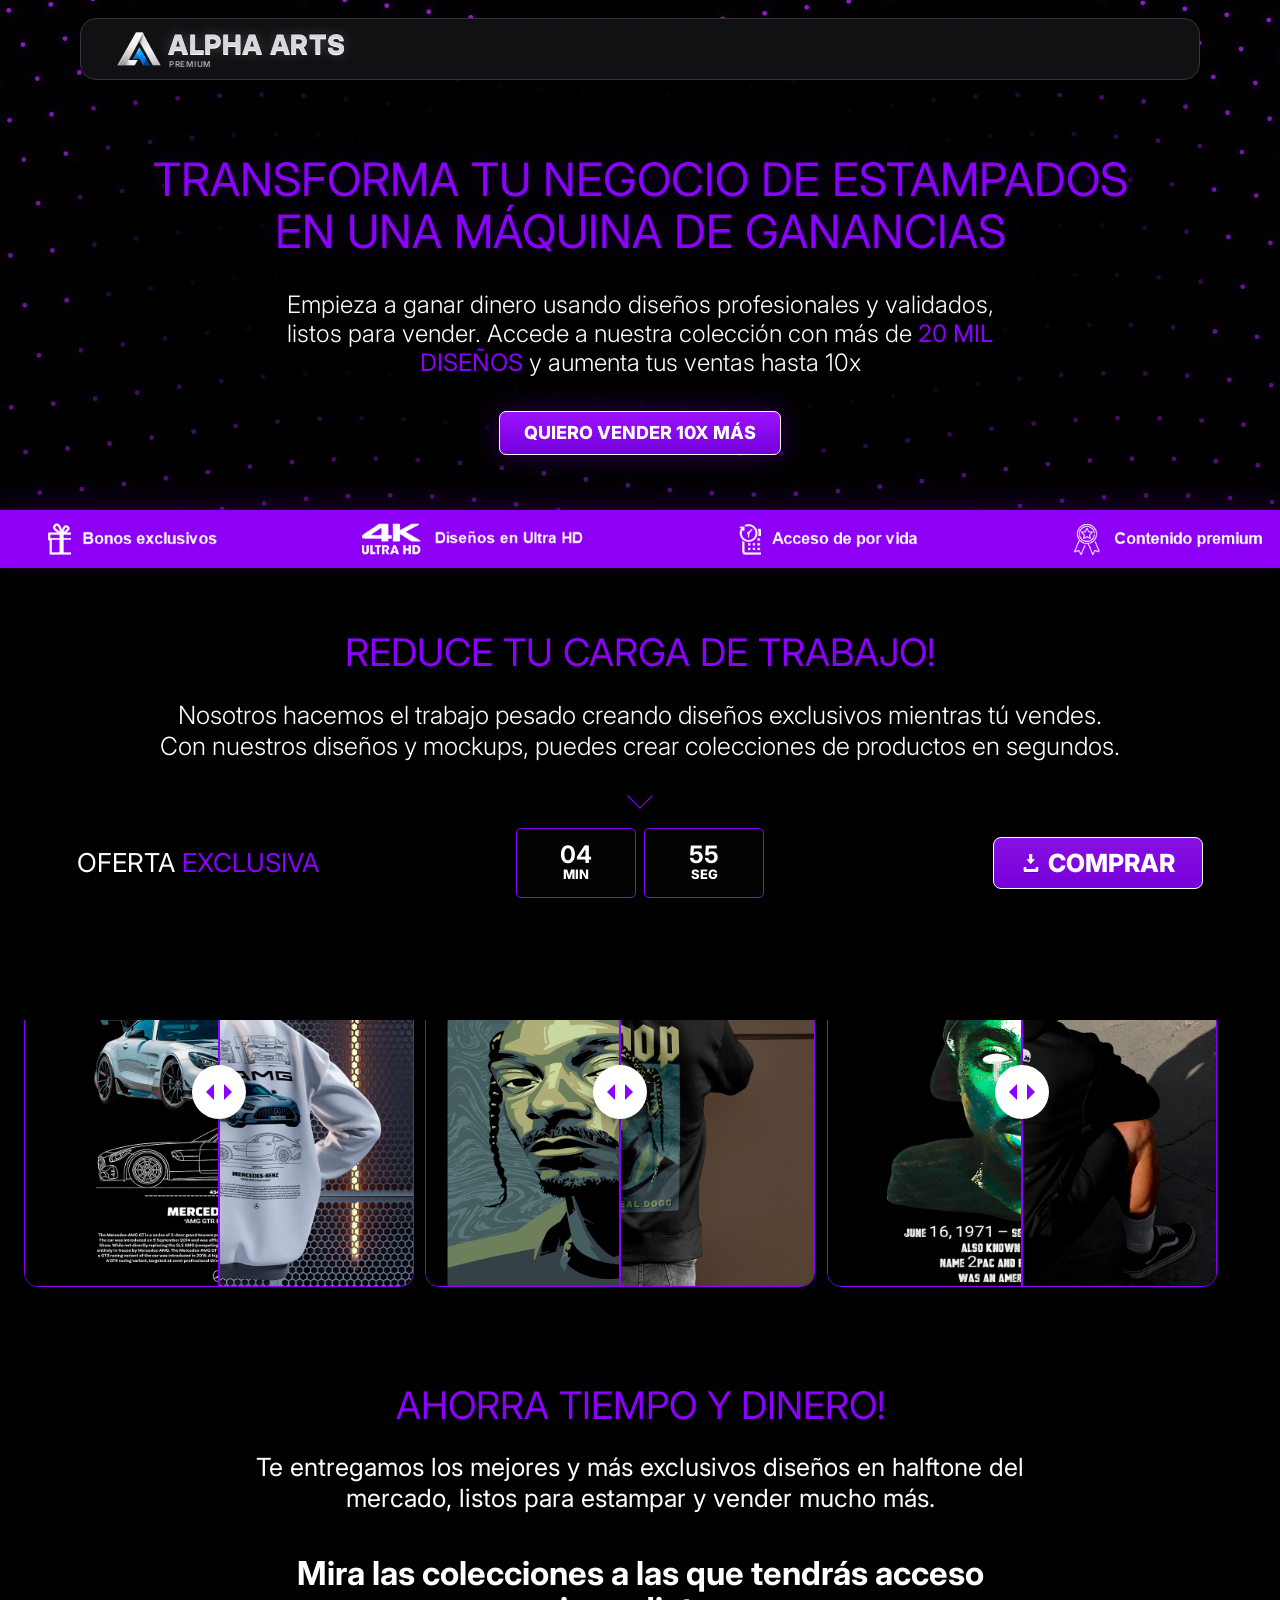
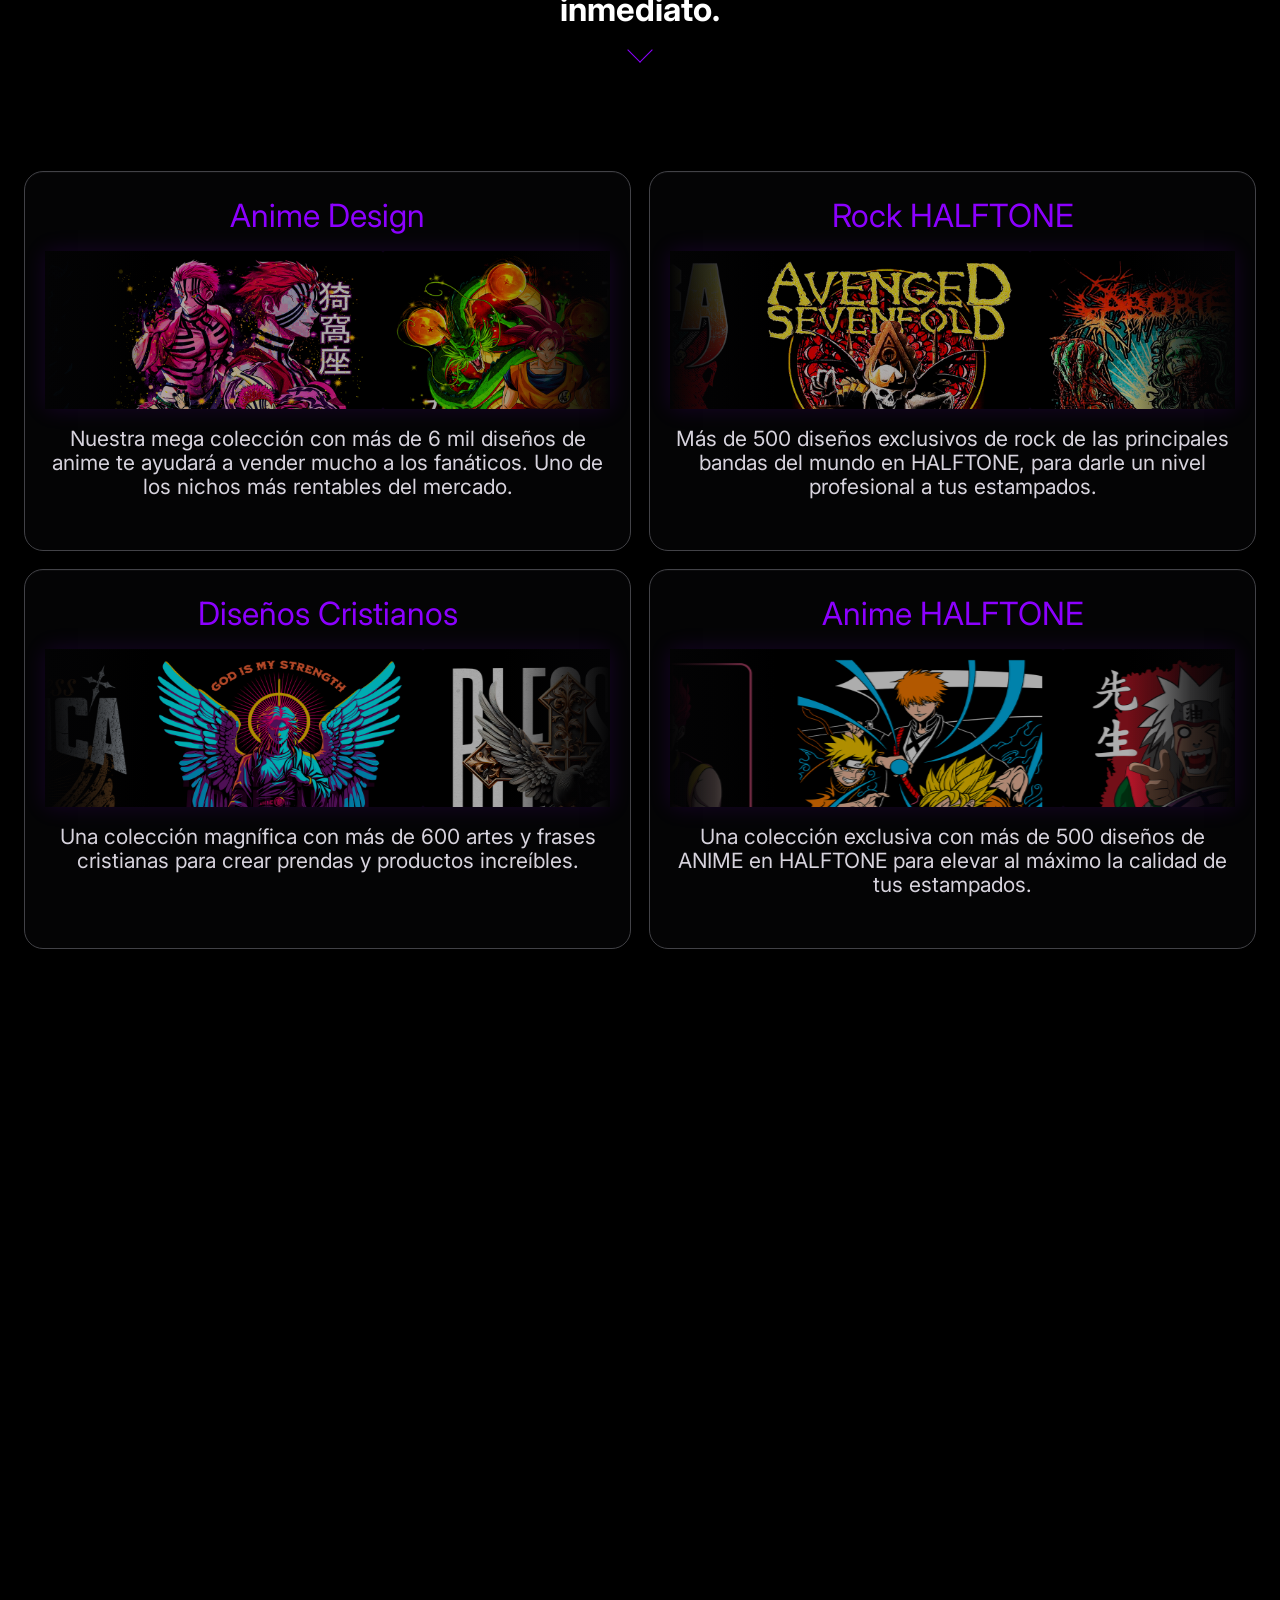
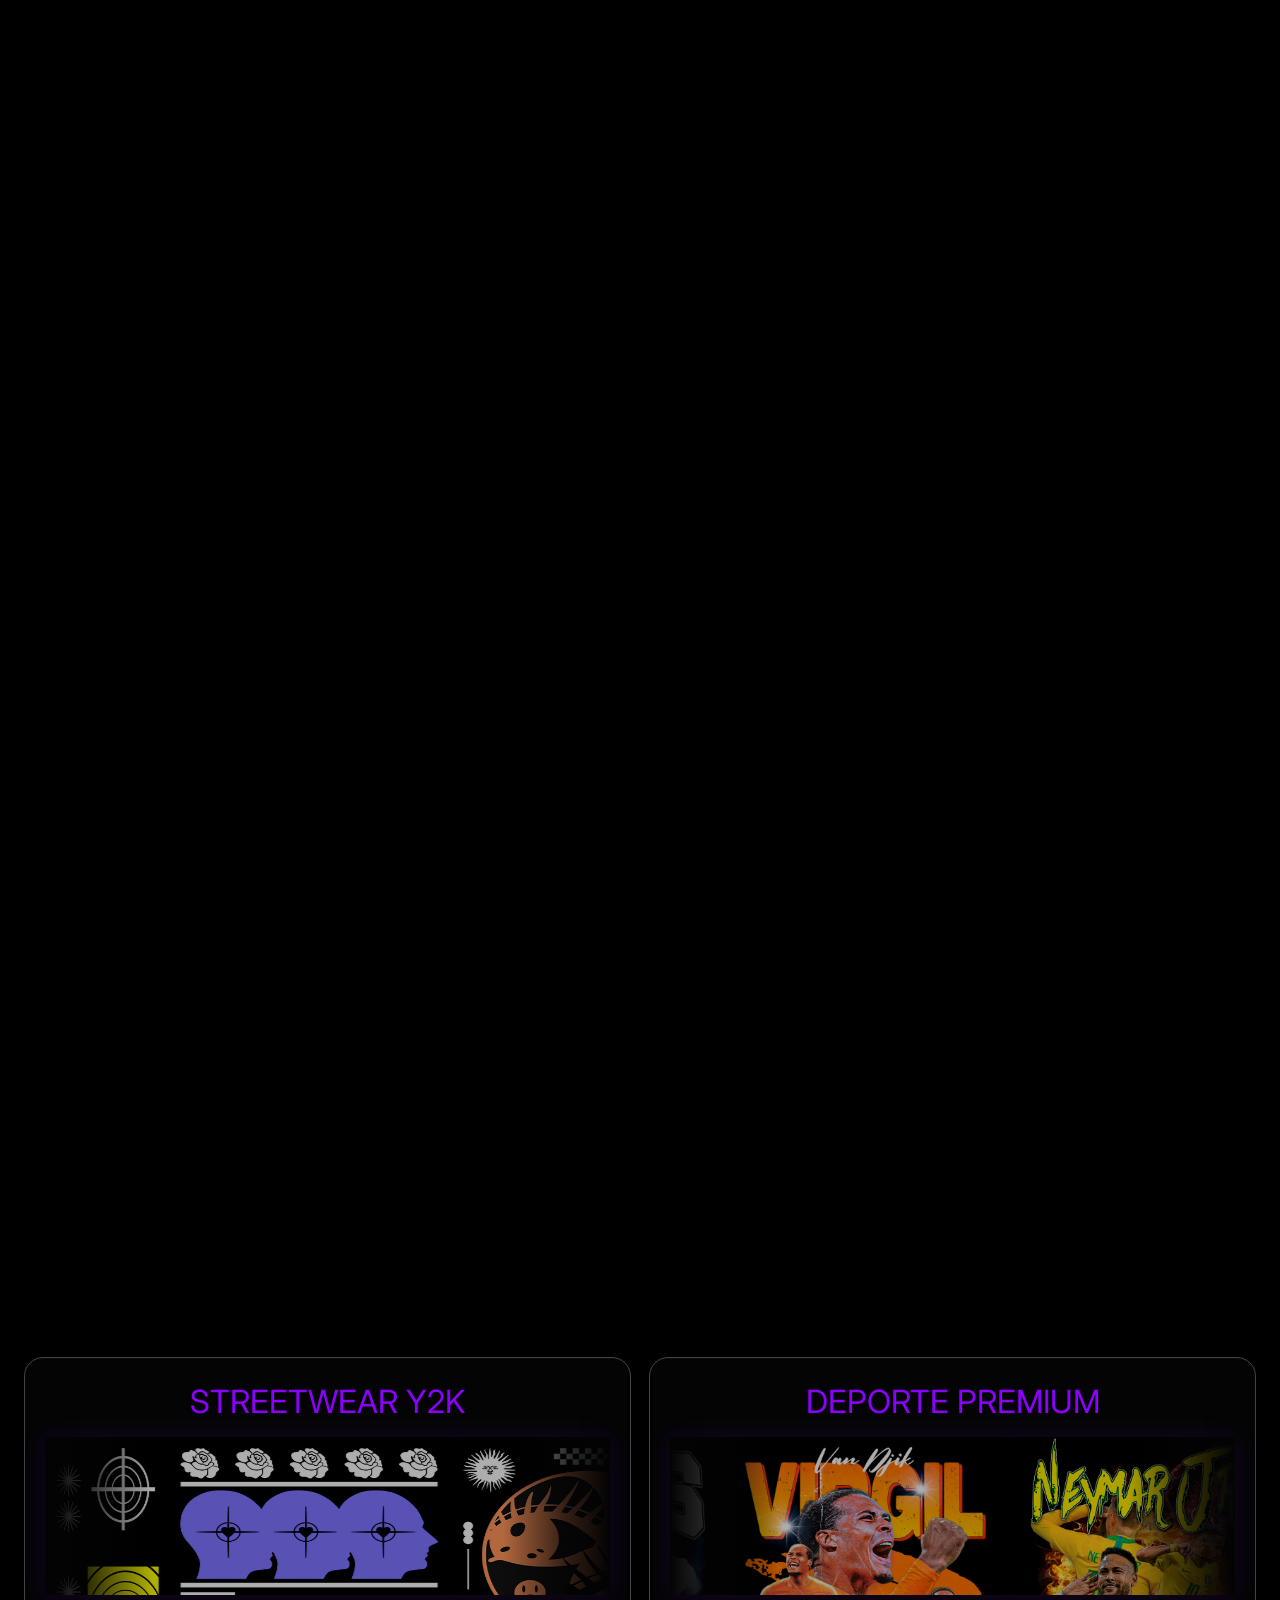
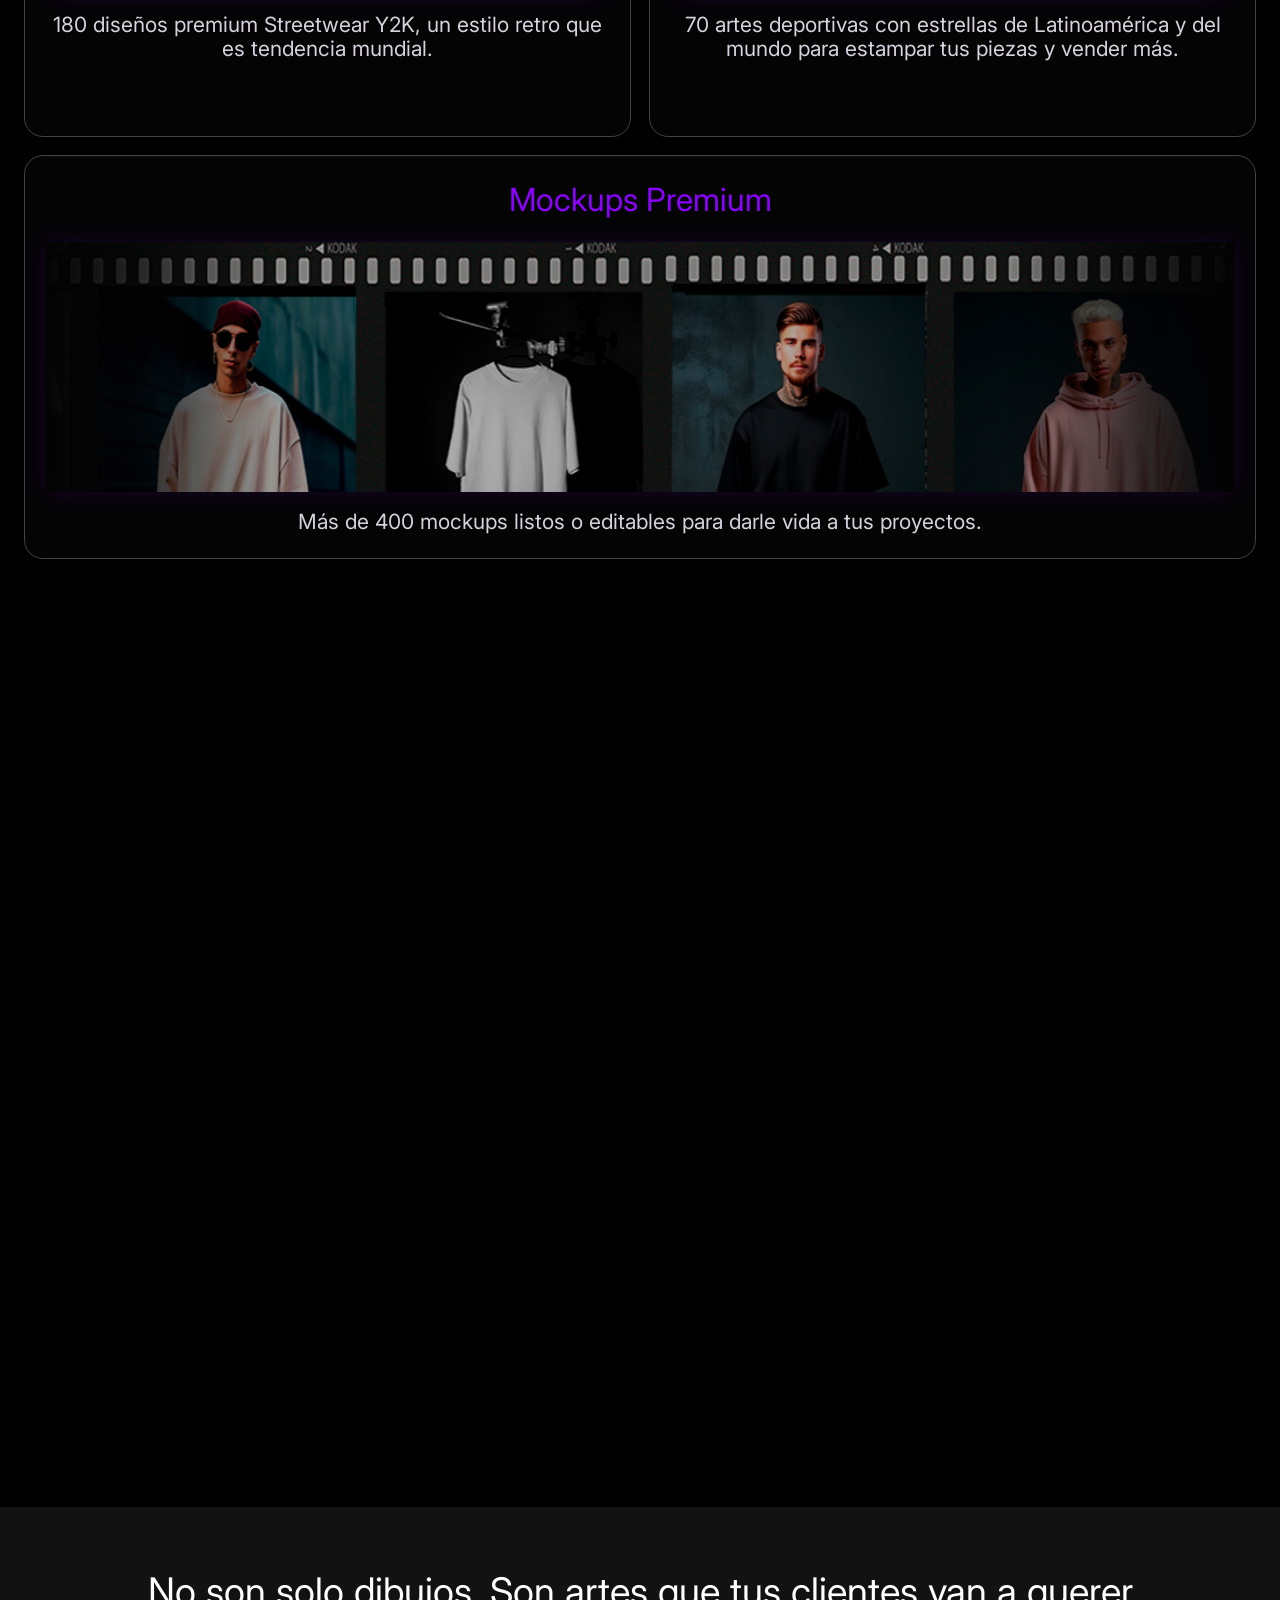
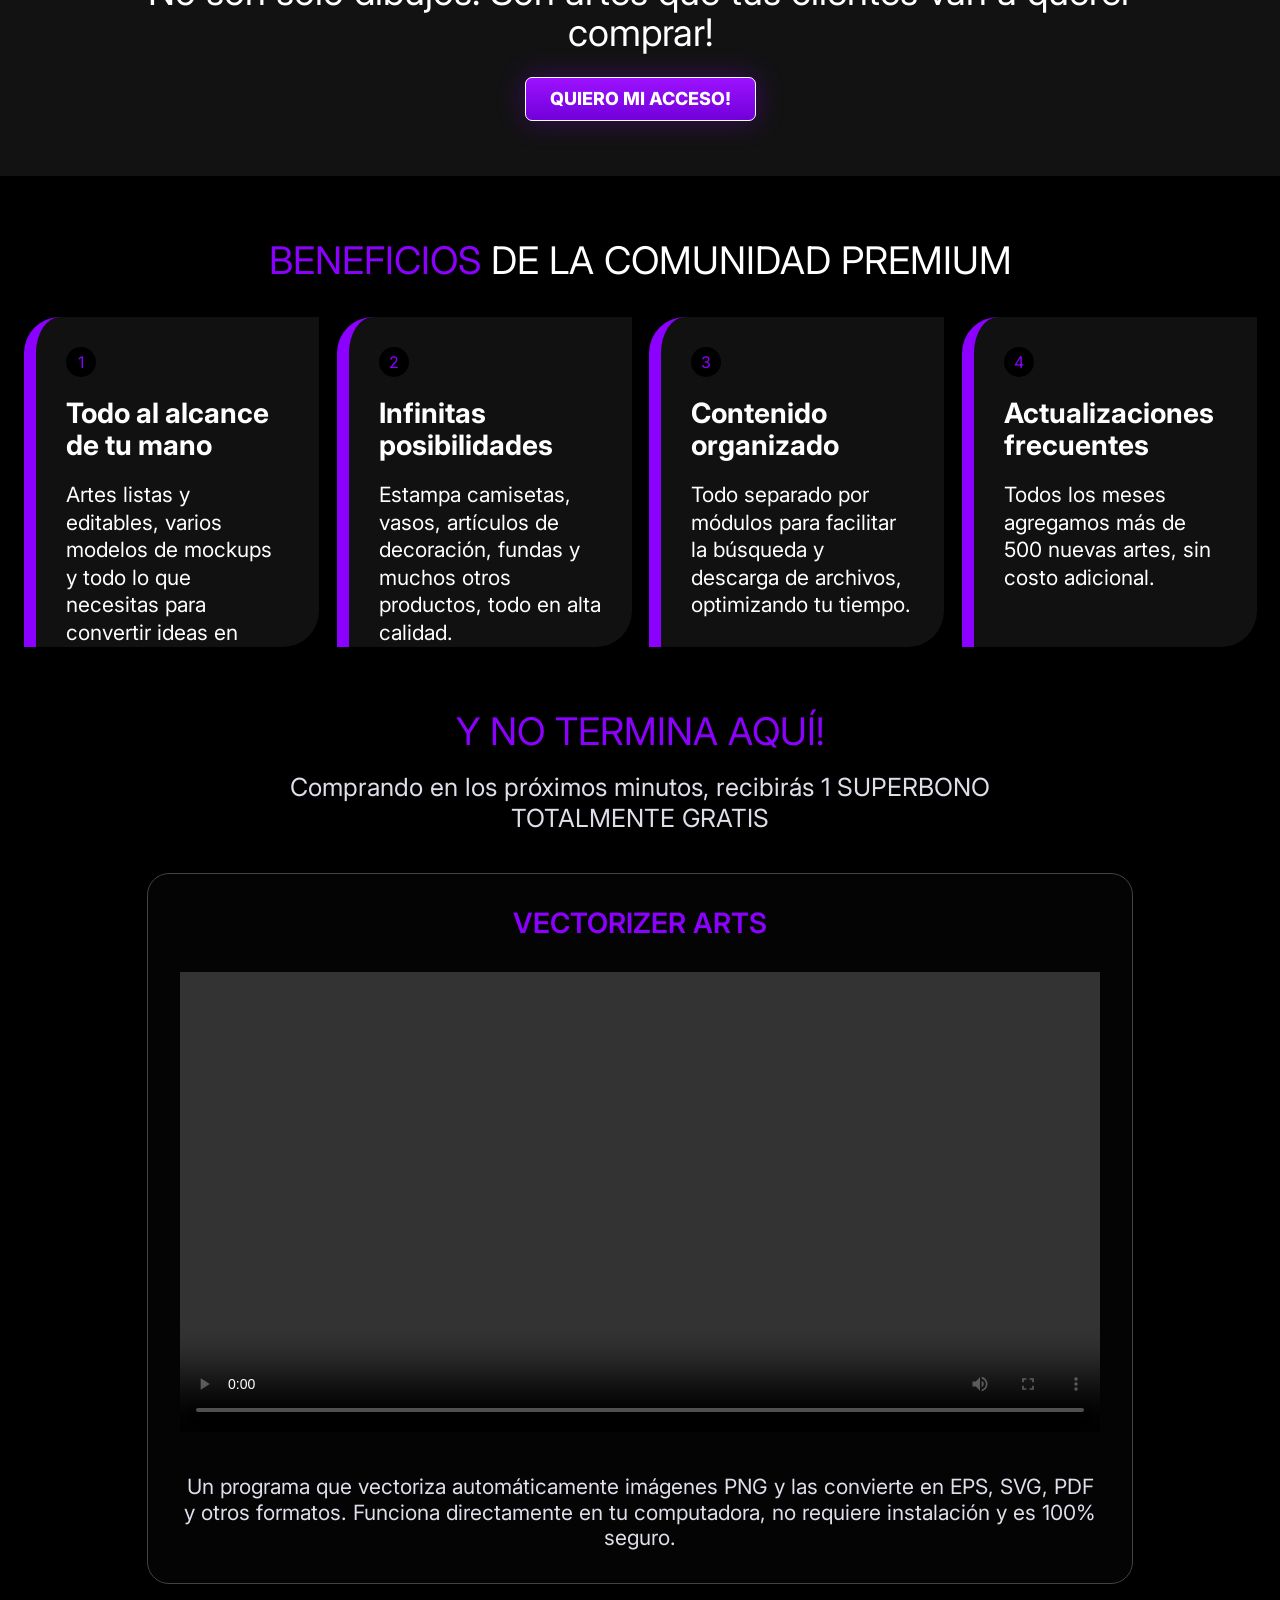
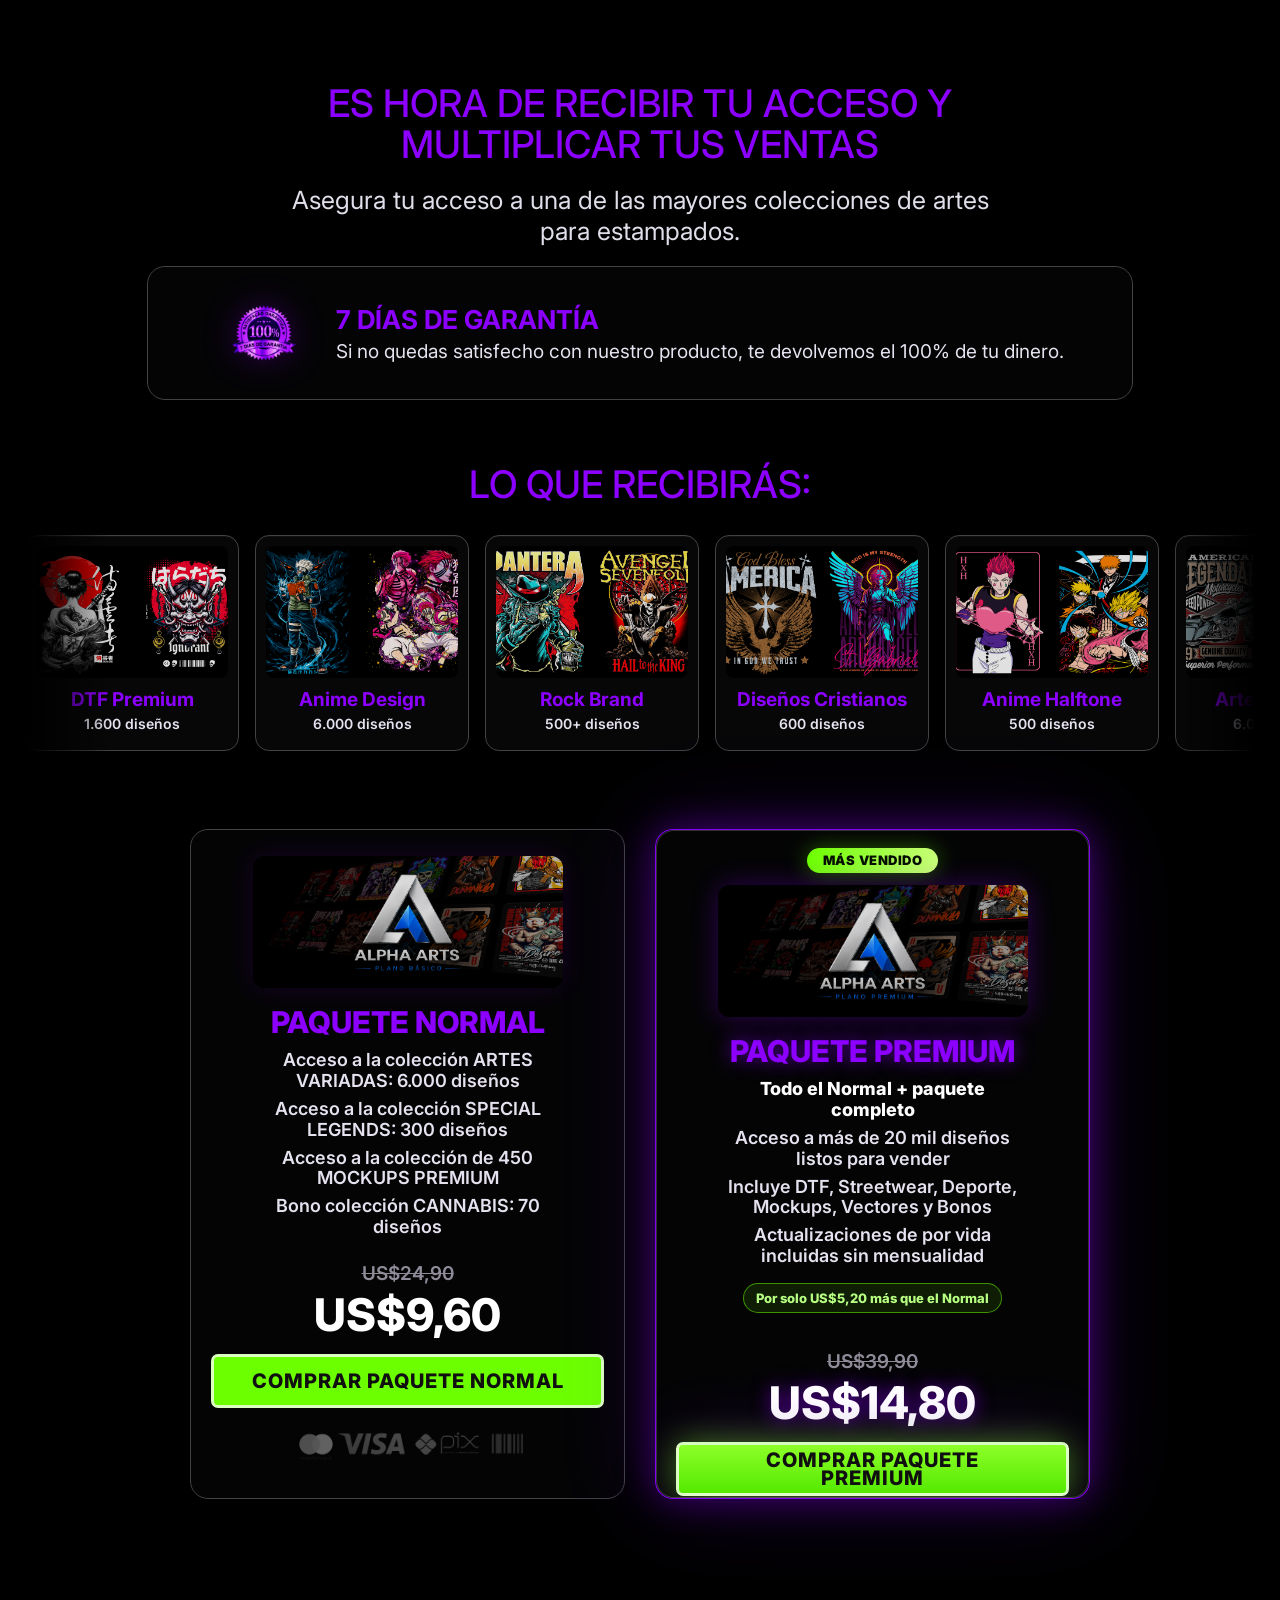
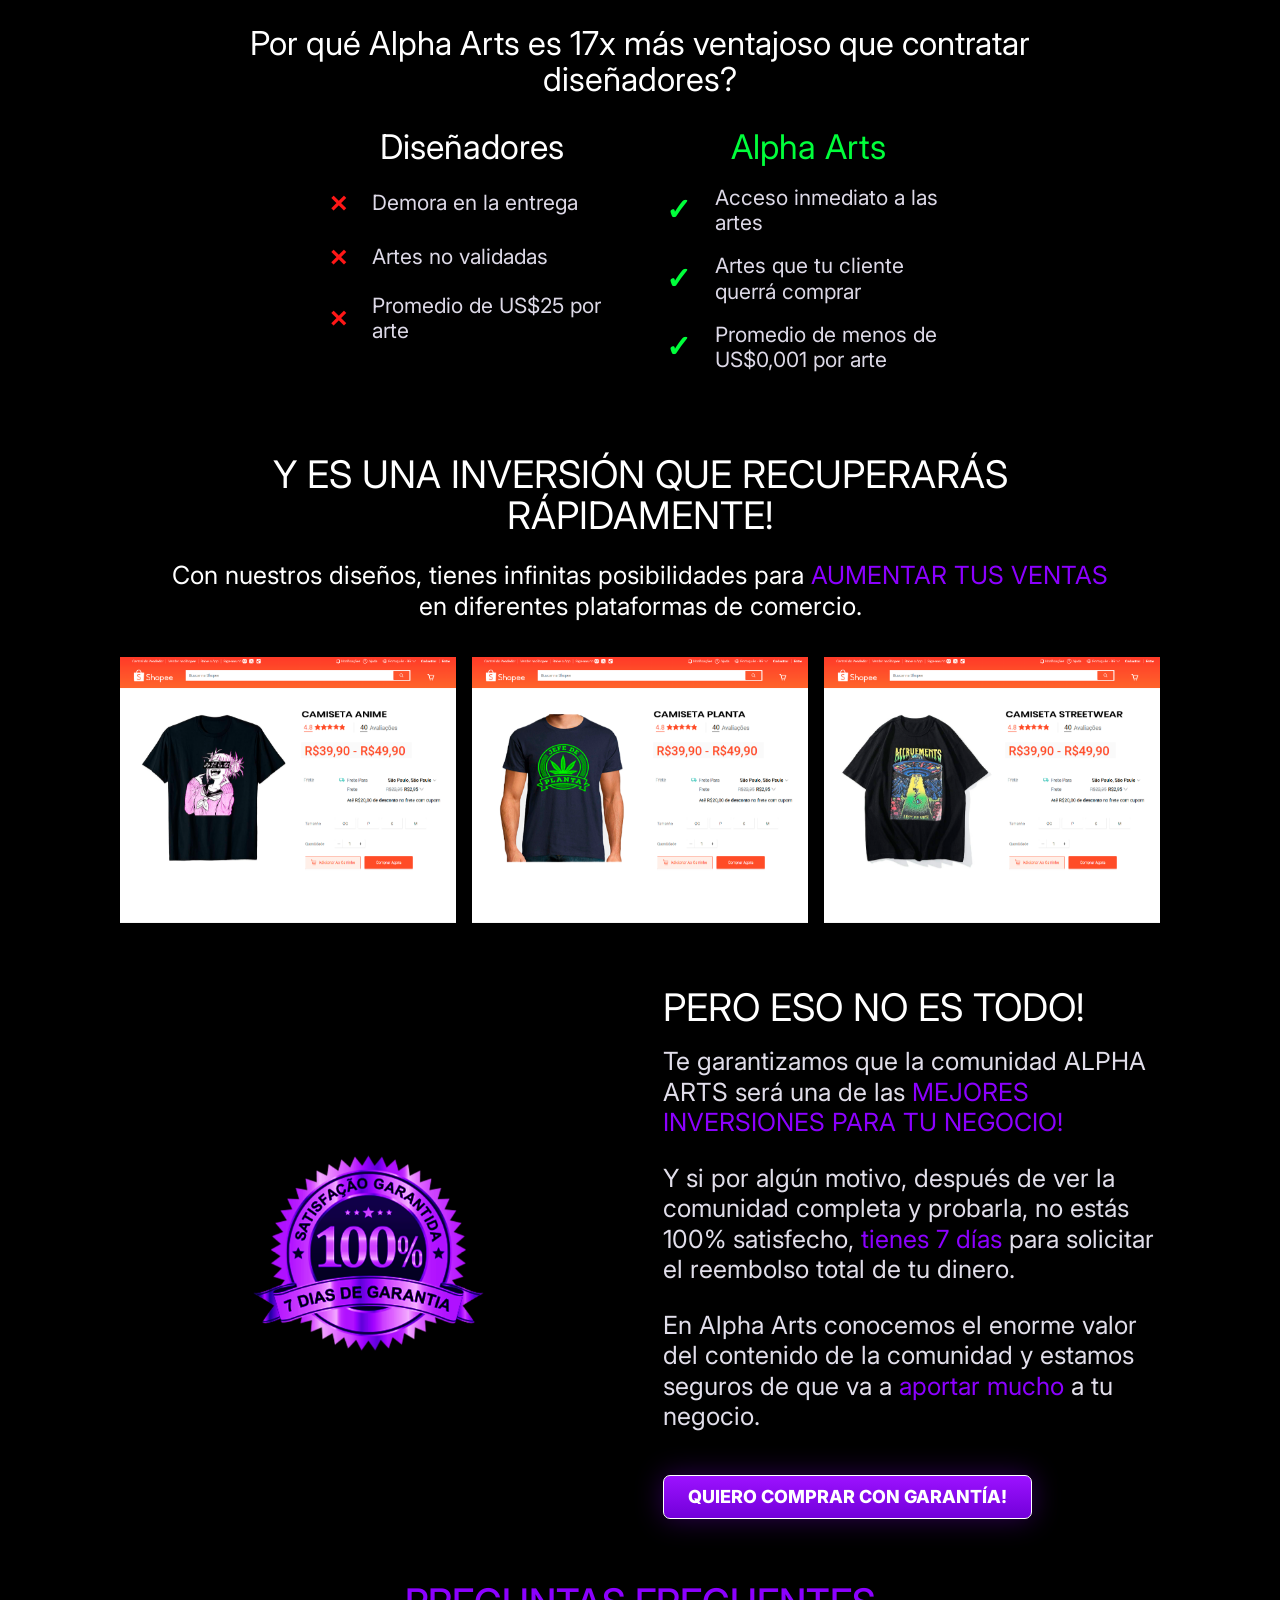
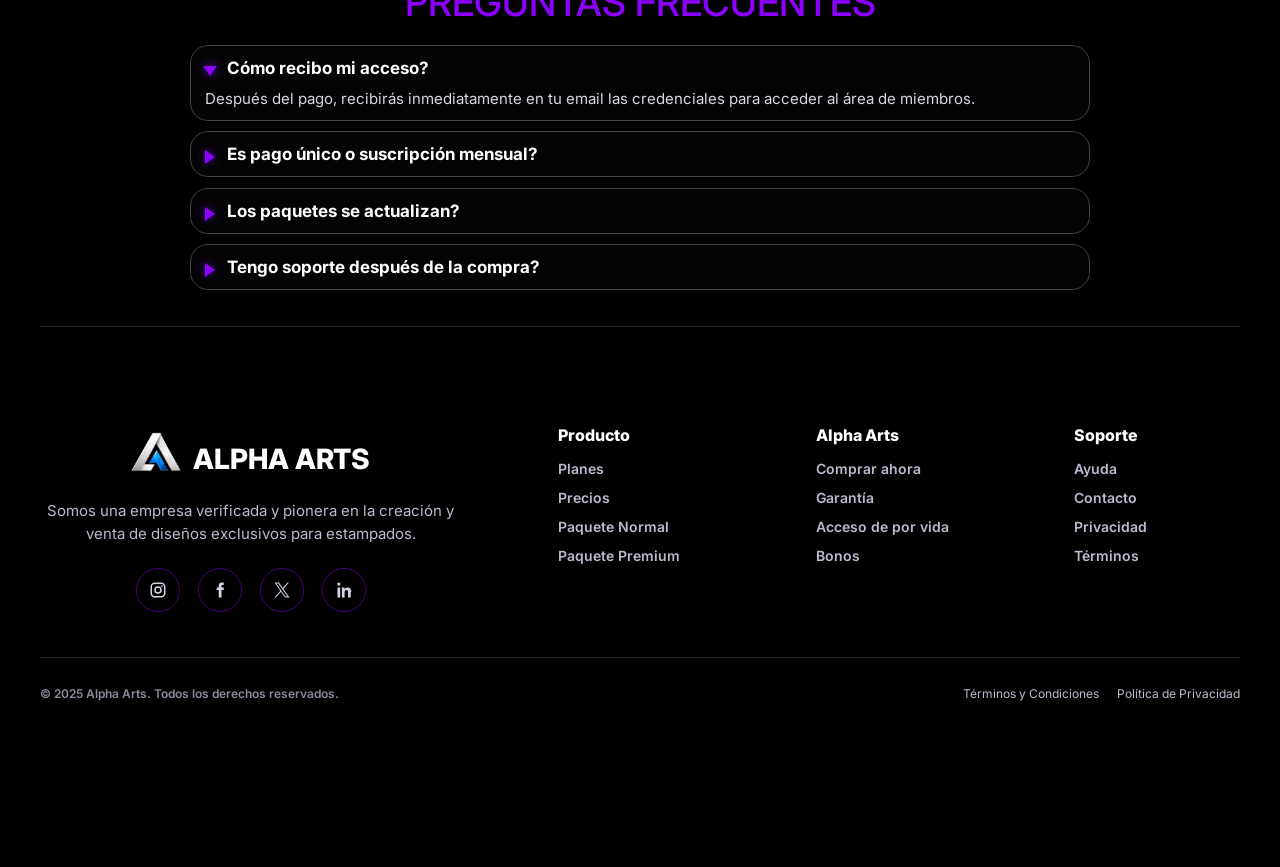
==== commit d51f3058: "Improve premium plan highlight" ====
--- a/es/index.html
+++ b/es/index.html
@@ -416,10 +416,14 @@
       </article>
 
       <article class="price-card featured premium-card" id="plano-premium">
+        <div class="plan-badge">MÁS VENDIDO</div>
         <img class="plan-image" src="../plano-premium.png" alt="">
         <h3>PAQUETE PREMIUM</h3>
-        <span>Acceso de por vida + bonos</span>
-        <p>Acceso completo a todas las colecciones, bonos extra y actualizaciones de por vida.</p>
+        <span class="premium-kicker">Todo el Normal + paquete completo</span>
+        <p>Acceso a más de 20 mil diseños listos para vender</p>
+        <p>Incluye DTF, Streetwear, Deporte, Mockups, Vectores y Bonos</p>
+        <p>Actualizaciones de por vida incluidas sin mensualidad</p>
+        <div class="premium-upgrade">Por solo US$5,20 más que el Normal</div>
         <p class="old-price" data-price="premium-old">US$39,90</p>
         <p class="new-price" data-price="premium-current">US$14,80</p>
         <a class="discount-btn premium-btn" data-checkout="premium" href="https://pay.cakto.com.br/qbfdnq8_907563">COMPRAR PAQUETE<br>PREMIUM</a>
--- a/styles.css
+++ b/styles.css
@@ -798,8 +798,55 @@
 }
 
 .premium-card {
+  position: relative;
+  overflow: hidden;
   border-color: rgba(140, 0, 255, .95);
-  box-shadow: 0 0 34px rgba(140, 0, 255, .34), 0 0 90px rgba(140, 0, 255, .14);
+  background:
+    radial-gradient(circle at 50% 0%, rgba(140, 0, 255, .24), transparent 38%),
+    linear-gradient(180deg, rgba(18, 0, 32, .98), rgba(5, 5, 6, .98));
+  box-shadow: 0 0 34px rgba(140, 0, 255, .38), 0 0 110px rgba(140, 0, 255, .18);
+}
+
+.premium-card::before {
+  content: "";
+  position: absolute;
+  inset: 0;
+  pointer-events: none;
+  border-radius: inherit;
+  border: 1px solid rgba(255, 255, 255, .18);
+}
+
+.plan-badge {
+  width: max-content;
+  margin: -8px auto 14px;
+  padding: 7px 18px;
+  border-radius: 999px;
+  background: linear-gradient(90deg, #6cff00, #c8ff77);
+  color: #061000;
+  font-size: 14px;
+  line-height: 1;
+  font-weight: 900;
+  letter-spacing: .5px;
+  box-shadow: 0 0 22px rgba(108, 255, 0, .36);
+}
+
+.premium-kicker {
+  color: #fff !important;
+  font-weight: 800 !important;
+}
+
+.premium-upgrade {
+  width: max-content;
+  max-width: 100%;
+  margin: 12px auto 0;
+  padding: 8px 14px;
+  border: 1px solid rgba(108, 255, 0, .52);
+  border-radius: 999px;
+  background: rgba(108, 255, 0, .1);
+  color: #b7ff82;
+  font-size: 16px;
+  line-height: 1.1;
+  font-weight: 800;
 }
 
 .premium-card .plan-image {
@@ -814,7 +861,8 @@
 .premium-btn {
   min-height: 72px;
   line-height: .92;
-  box-shadow: 0 0 28px rgba(108, 255, 0, .38), 0 0 54px rgba(140, 0, 255, .24);
+  background: linear-gradient(180deg, #8cff28, #55e900);
+  box-shadow: 0 0 34px rgba(108, 255, 0, .46), 0 0 64px rgba(140, 0, 255, .28);
   animation: premiumButtonPulse 1.9s ease-in-out infinite;
 }
 
@@ -1039,7 +1087,7 @@
 }
 
 .price-card {
-  min-height: 640px;
+  min-height: 680px;
   padding: 22px 22px 30px;
 }
 
@@ -1095,7 +1143,8 @@
 }
 
 .premium-card {
-  transform: translateY(0);
+  min-height: 720px;
+  transform: translateY(-12px);
 }
 
 .compare-grid {
@@ -3349,8 +3398,8 @@
   }
 
   .price-card {
-    height: 520px;
-    min-height: 0;
+    height: auto;
+    min-height: 520px;
     padding: 18px 16px 22px;
   }
 
@@ -3384,6 +3433,18 @@
 
   .price-card .new-price {
     font-size: 34px;
+  }
+
+  .plan-badge {
+    margin-bottom: 12px;
+    padding: 6px 16px;
+    font-size: 13px;
+  }
+
+  .premium-upgrade {
+    margin-top: 9px;
+    padding: 7px 12px;
+    font-size: 13px;
   }
 
   .discount-btn {
@@ -4083,6 +4144,41 @@
   }
 }
 
+@media (max-width: 767px) {
+  .hero {
+    min-height: 540px;
+    padding-top: 72px;
+  }
+
+  .hero-dotted {
+    height: 640px;
+    opacity: .9;
+    mask-image: linear-gradient(180deg, #000 0%, #000 82%, transparent 96%);
+  }
+
+  .premium-strip {
+    position: relative;
+    z-index: 3;
+    min-height: 50px;
+    background: #8d00f5;
+    box-shadow: 0 -1px 0 #8d00f5, 0 1px 0 #8d00f5;
+  }
+
+  .premium-track {
+    min-height: 50px;
+  }
+
+  .premium-track img {
+    height: 31px;
+  }
+
+  .intro {
+    position: relative;
+    z-index: 2;
+    background: #000;
+  }
+}
+
 @media (prefers-reduced-motion: reduce) {
   *,
   *::before,
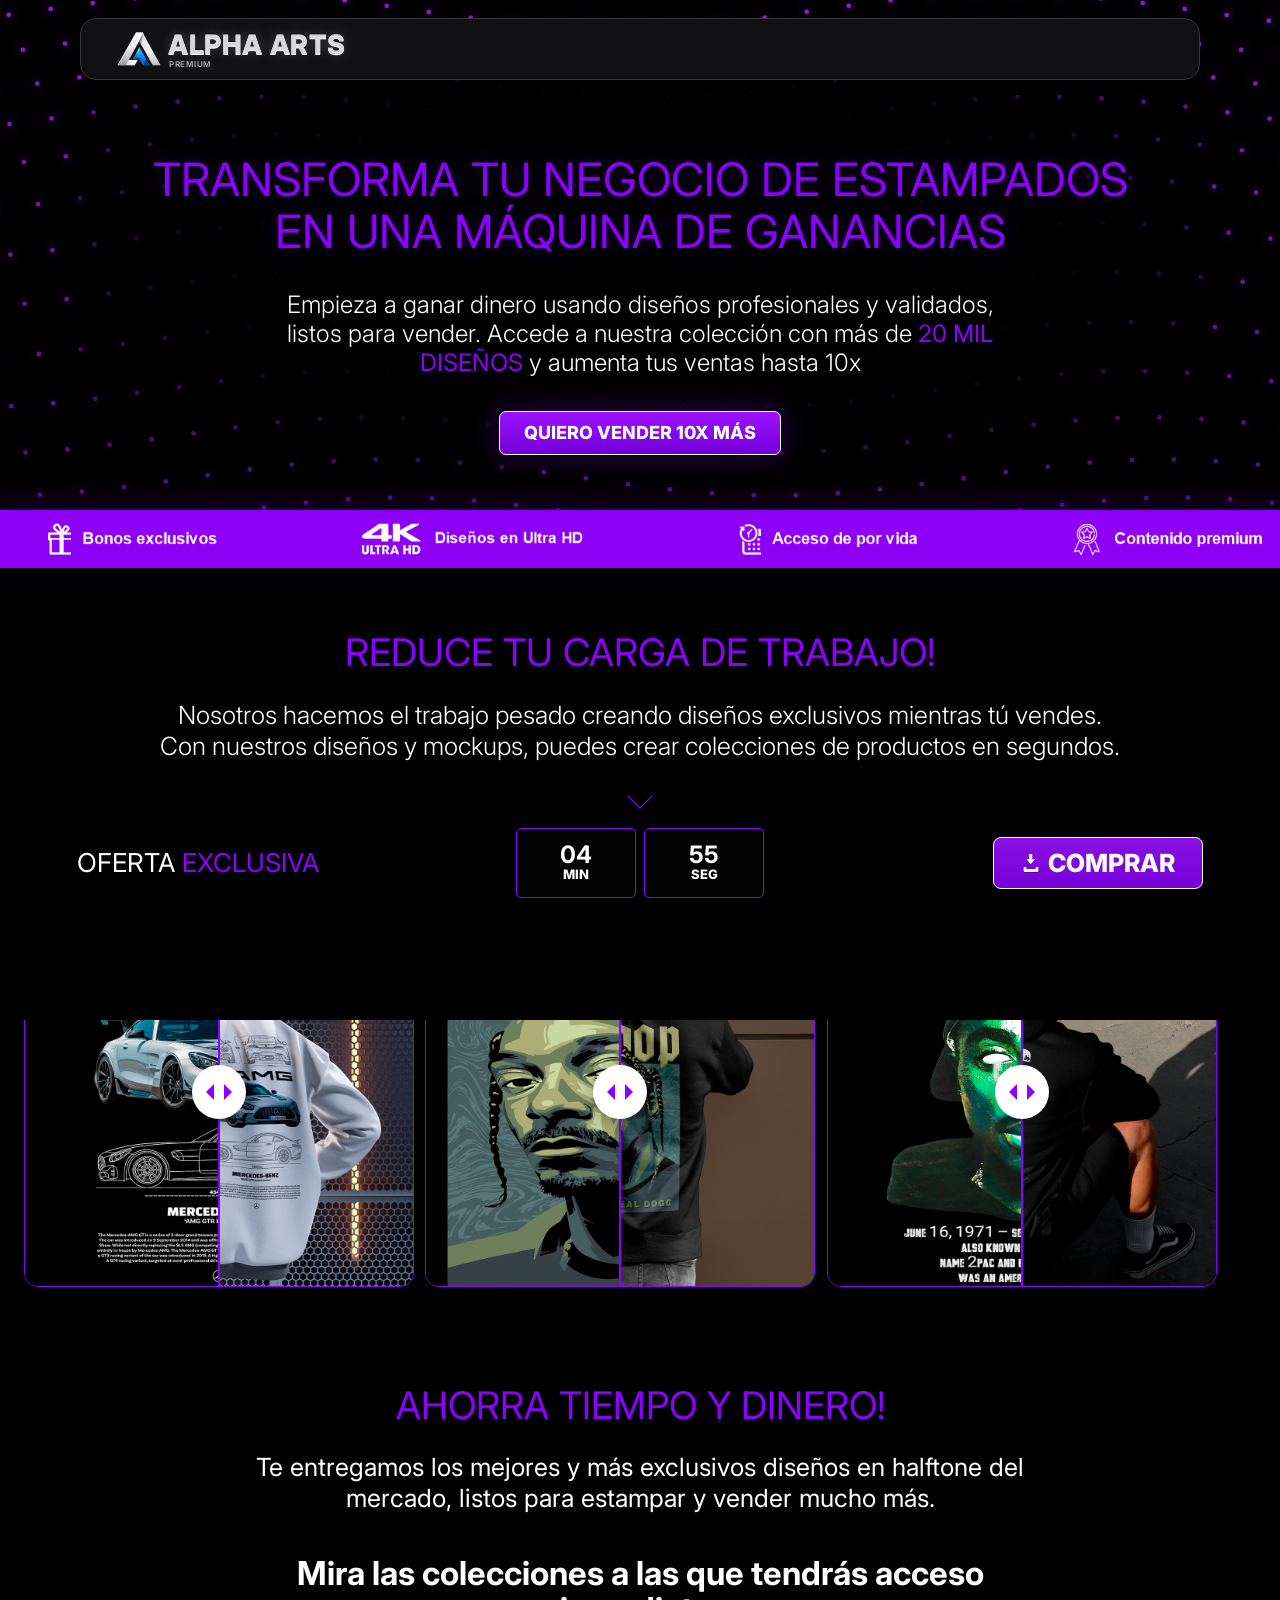
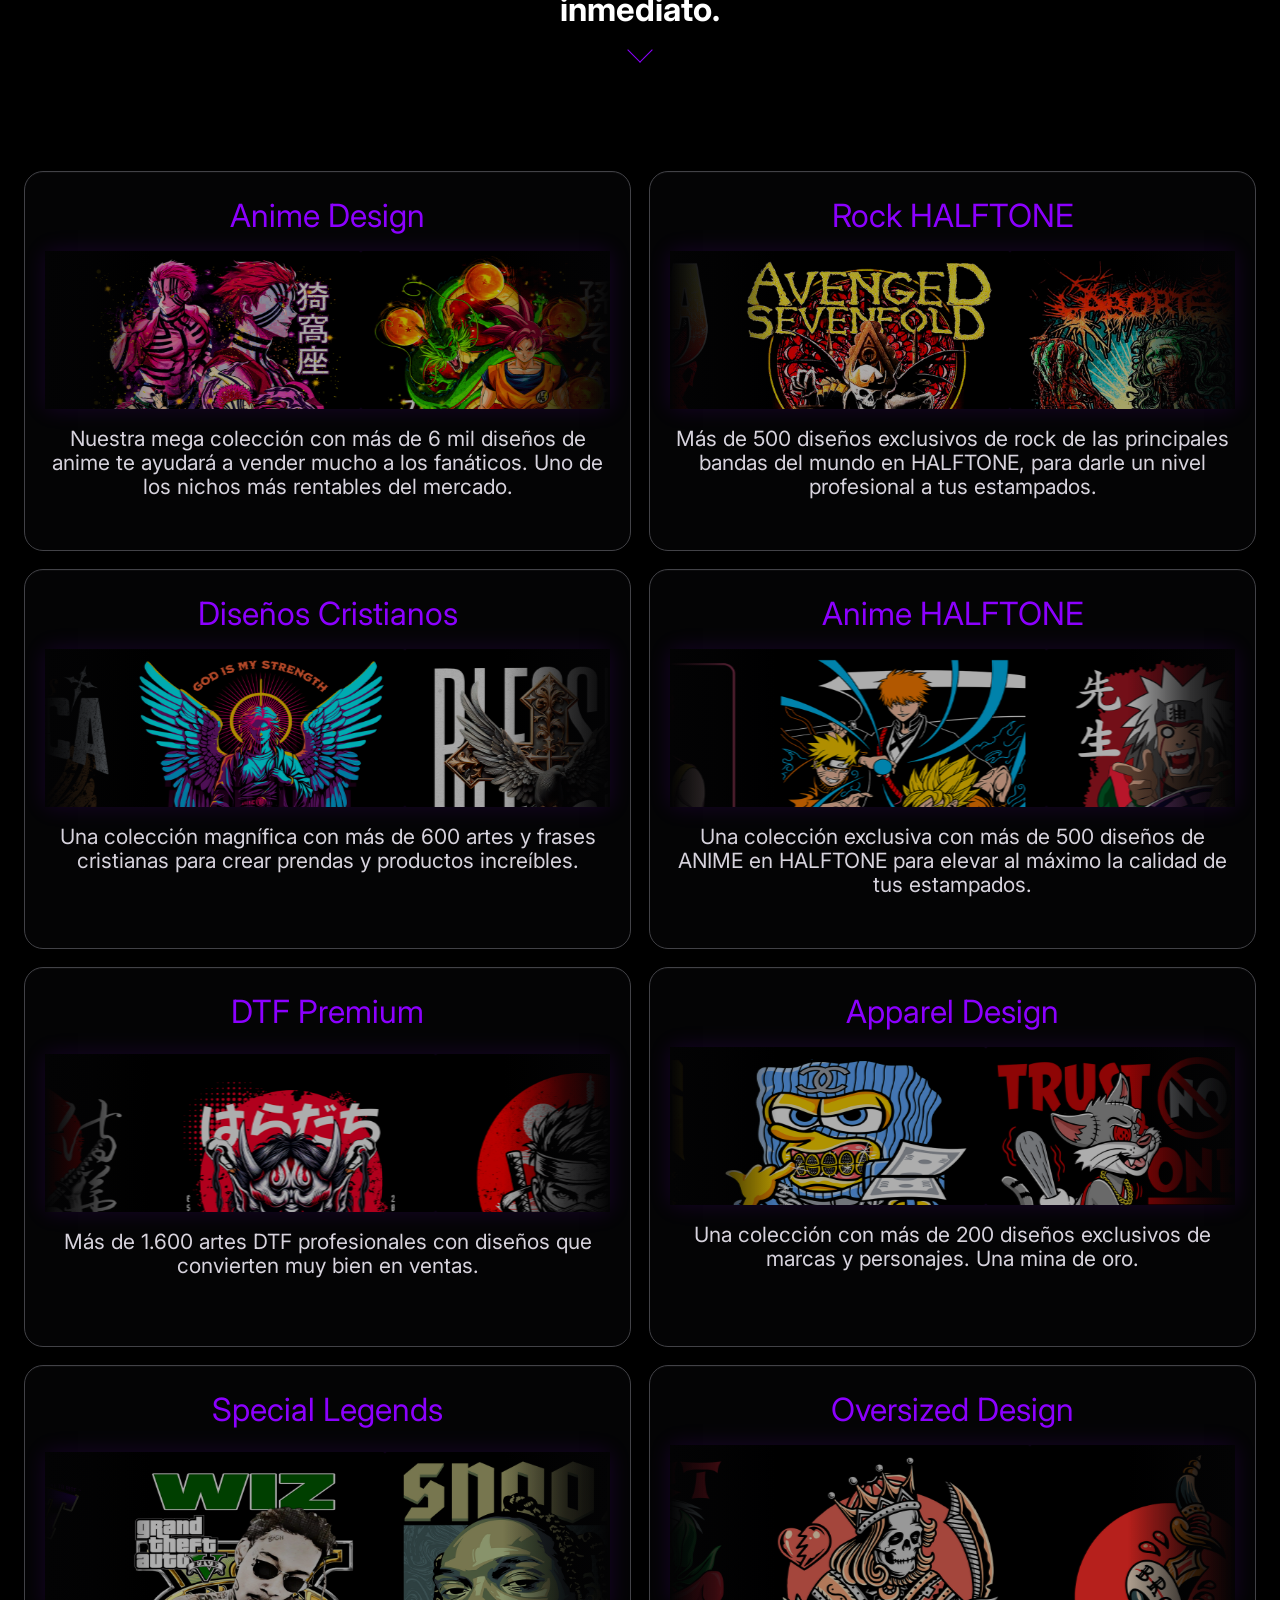
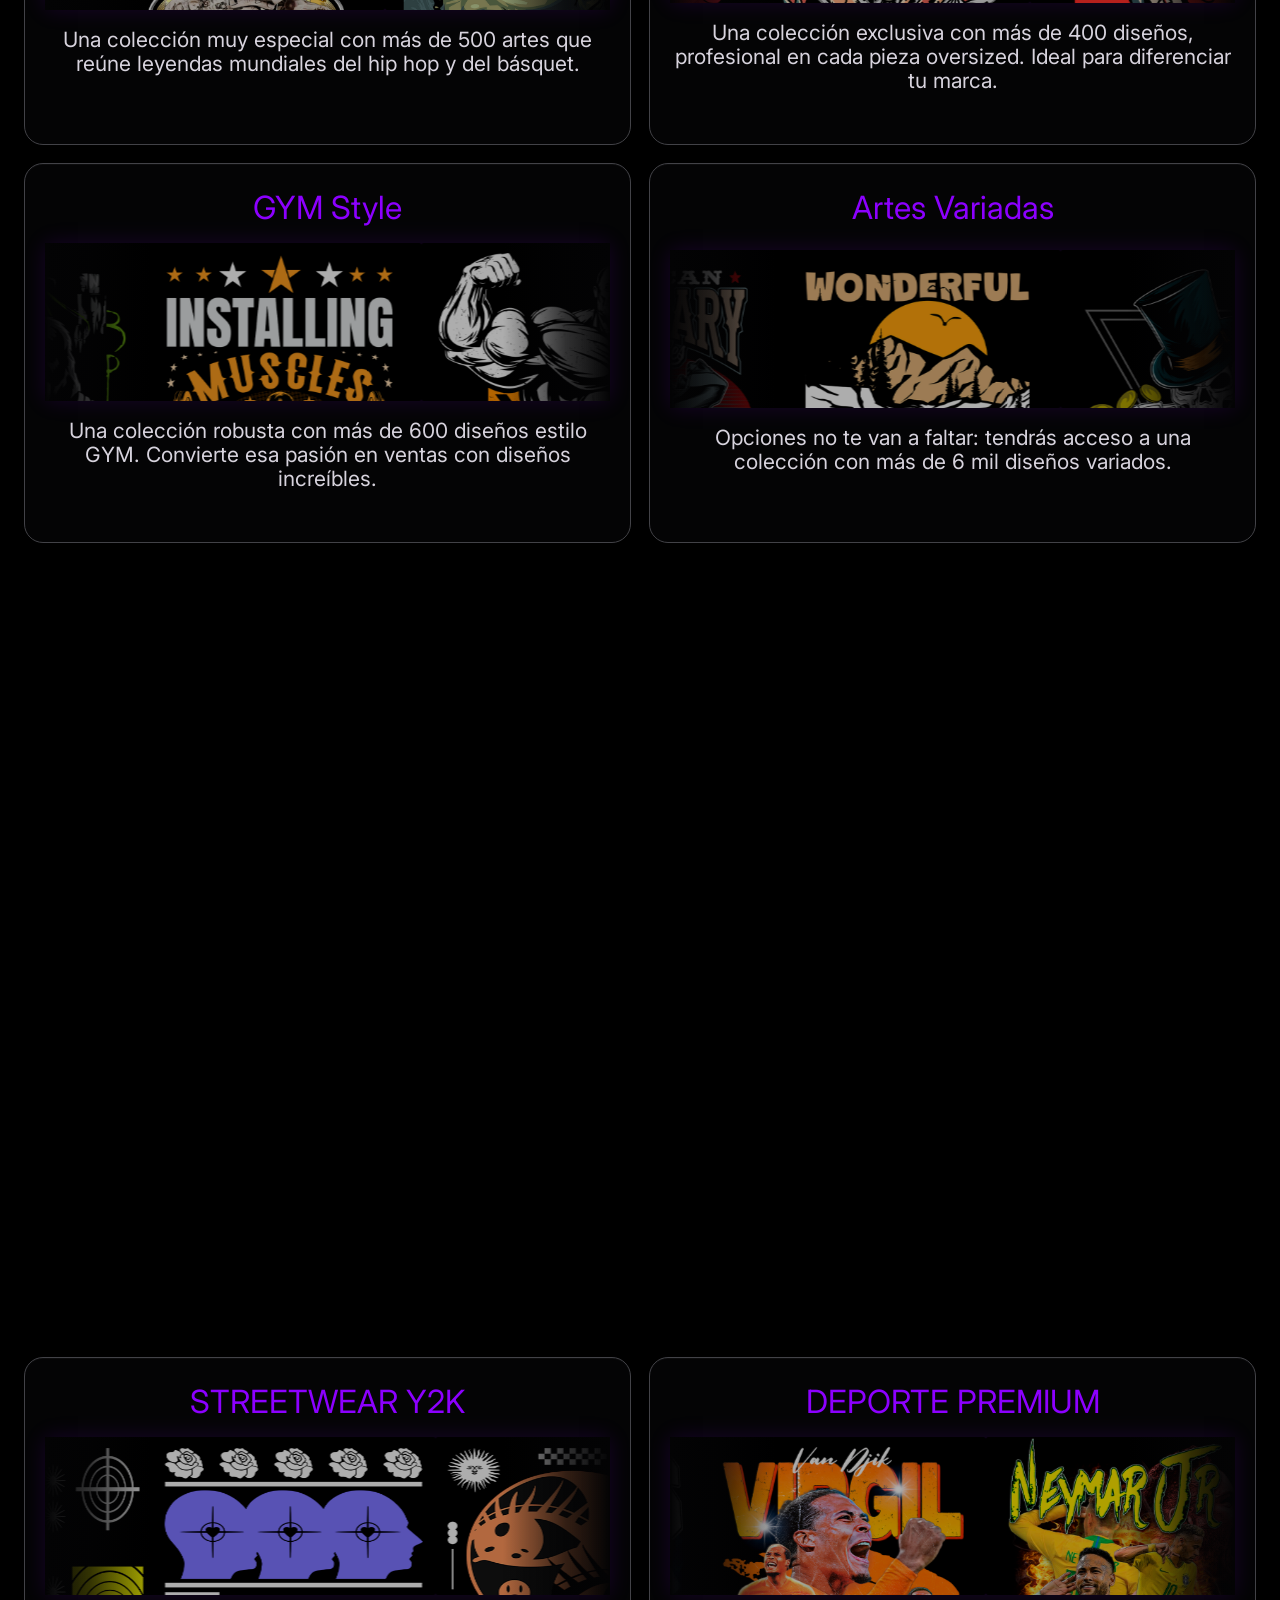
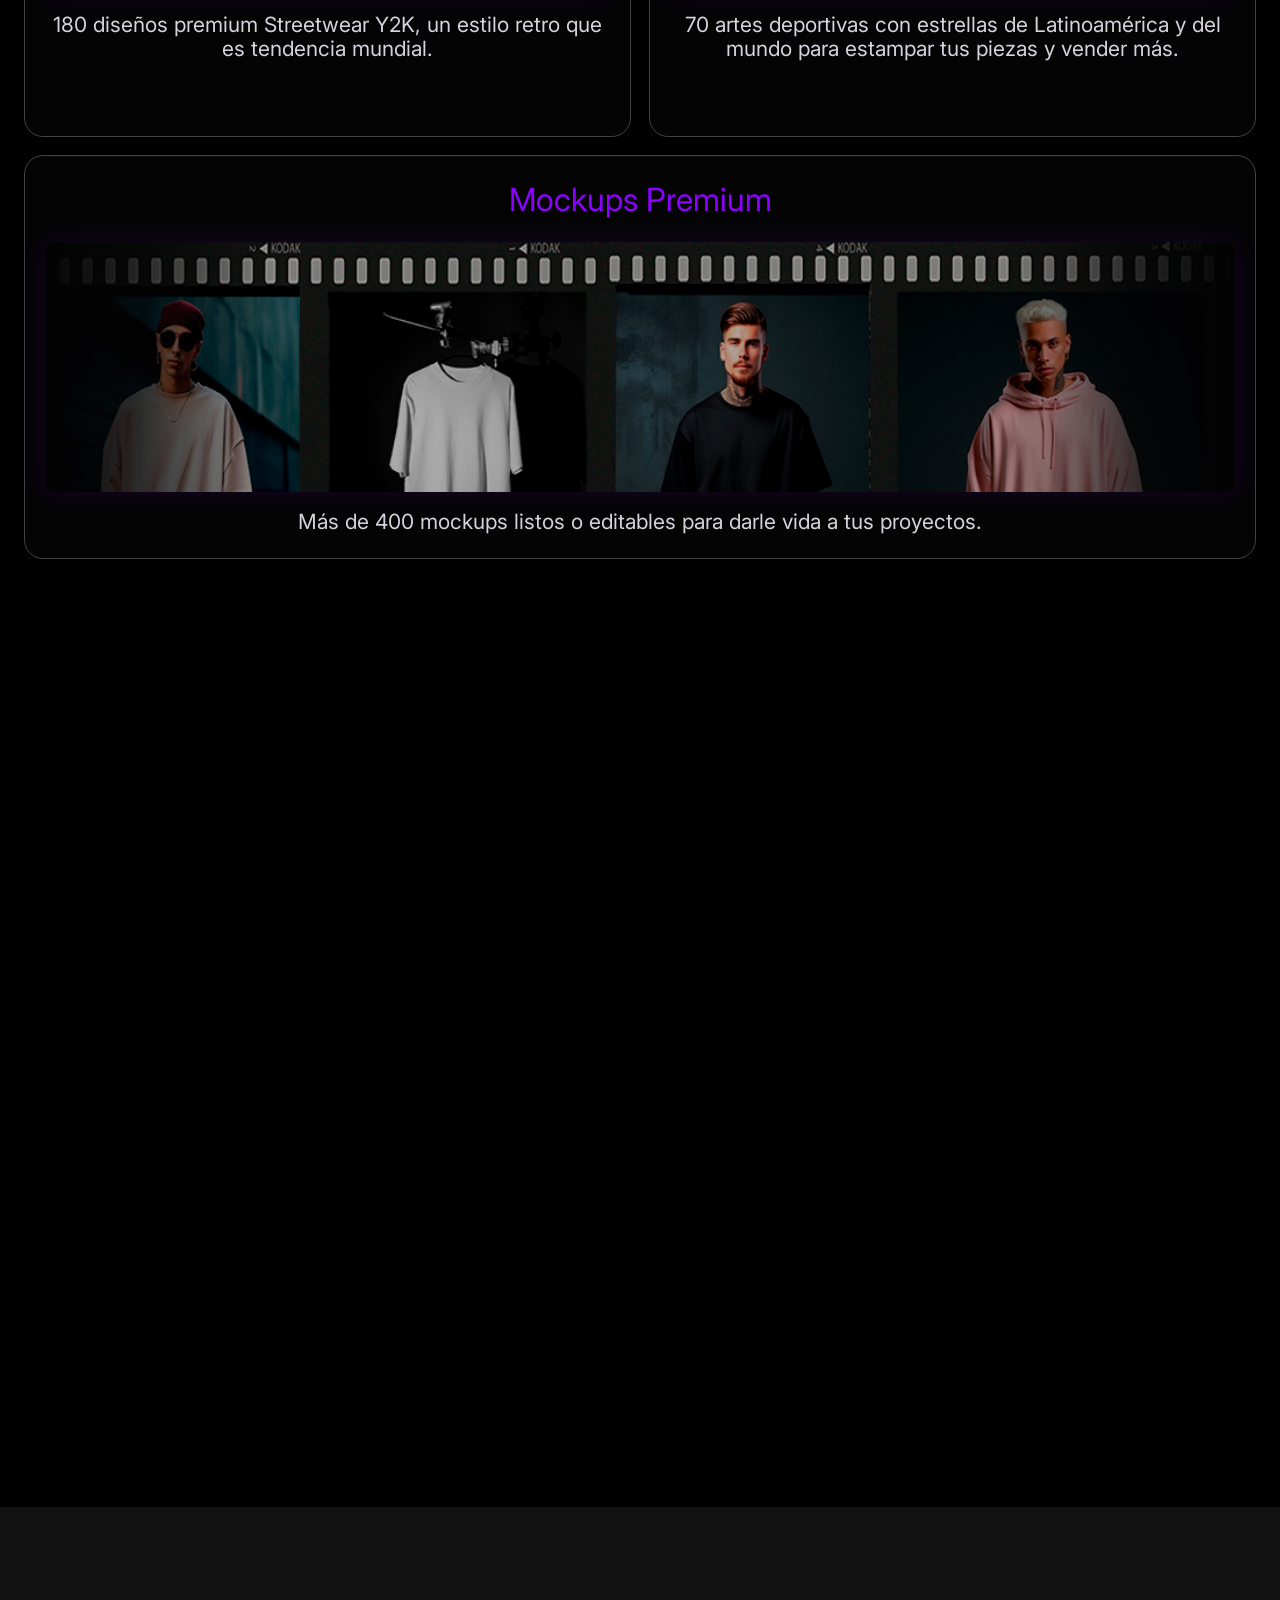
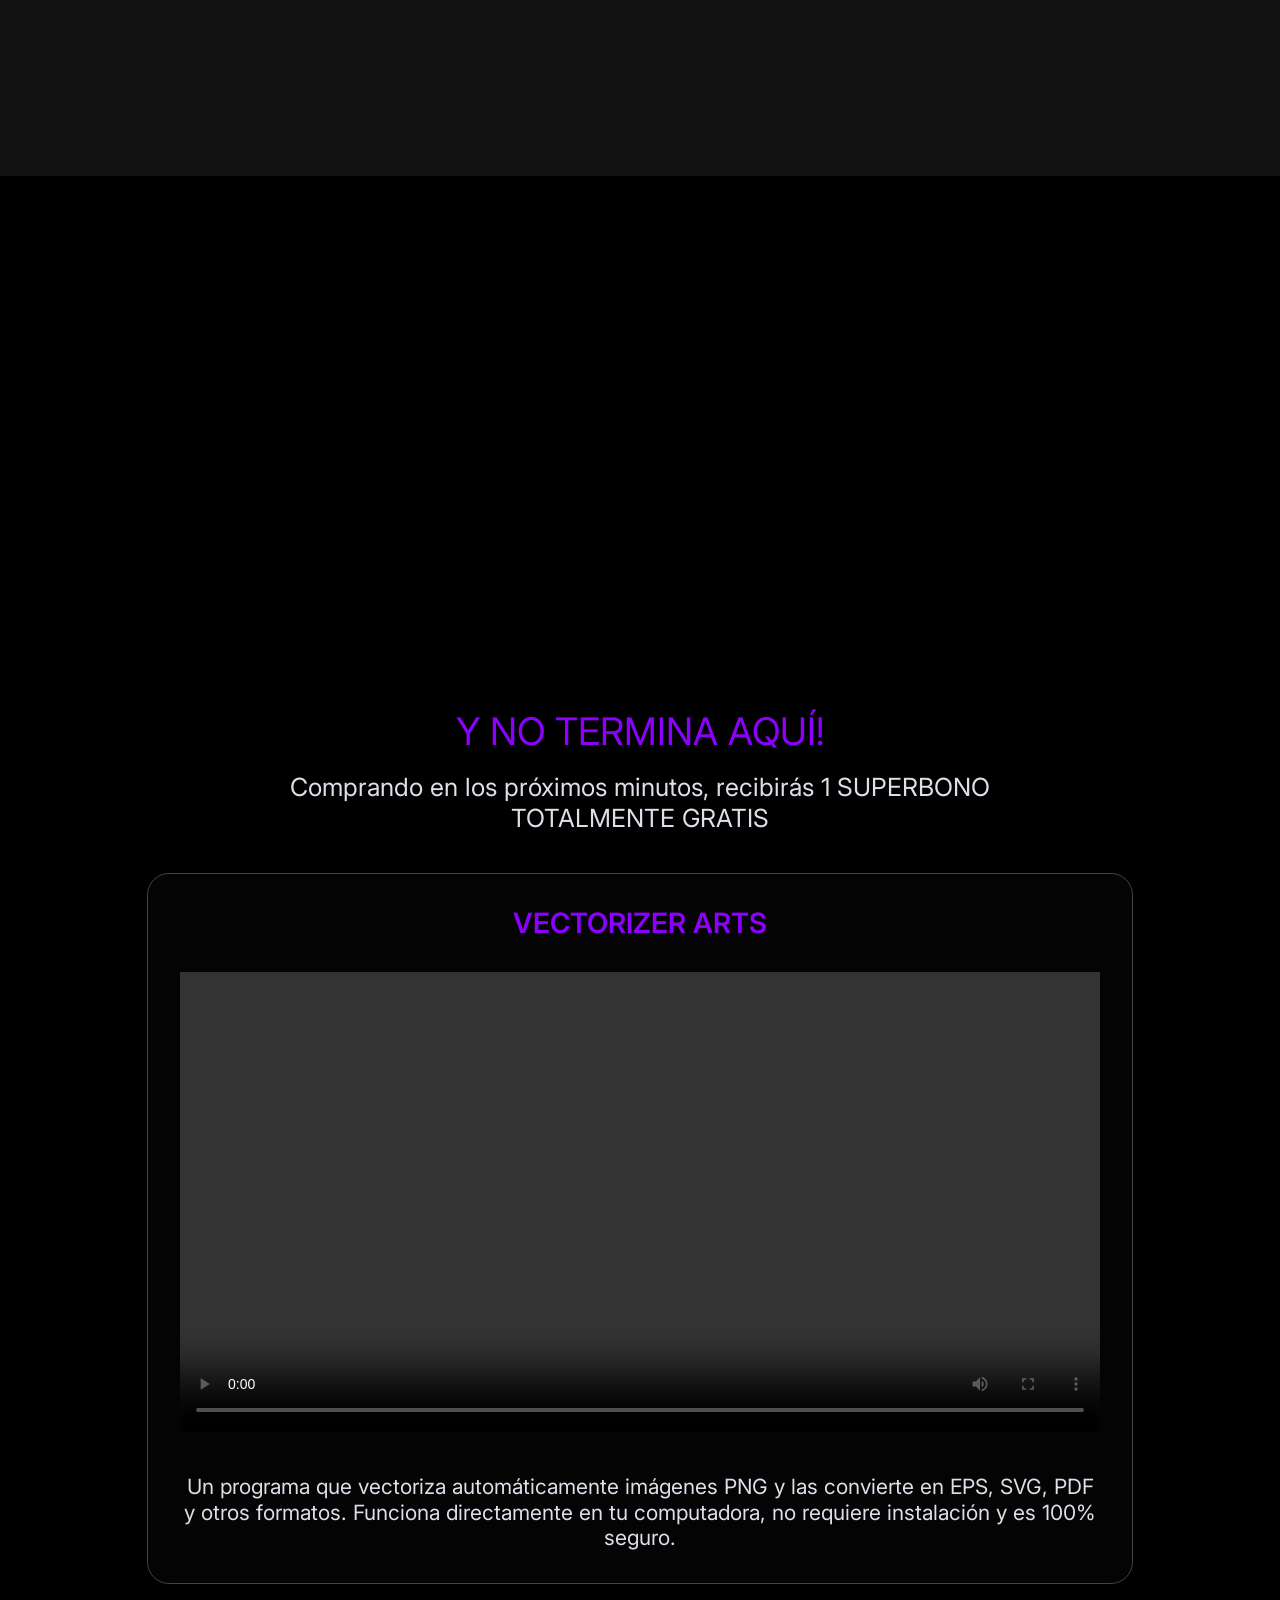
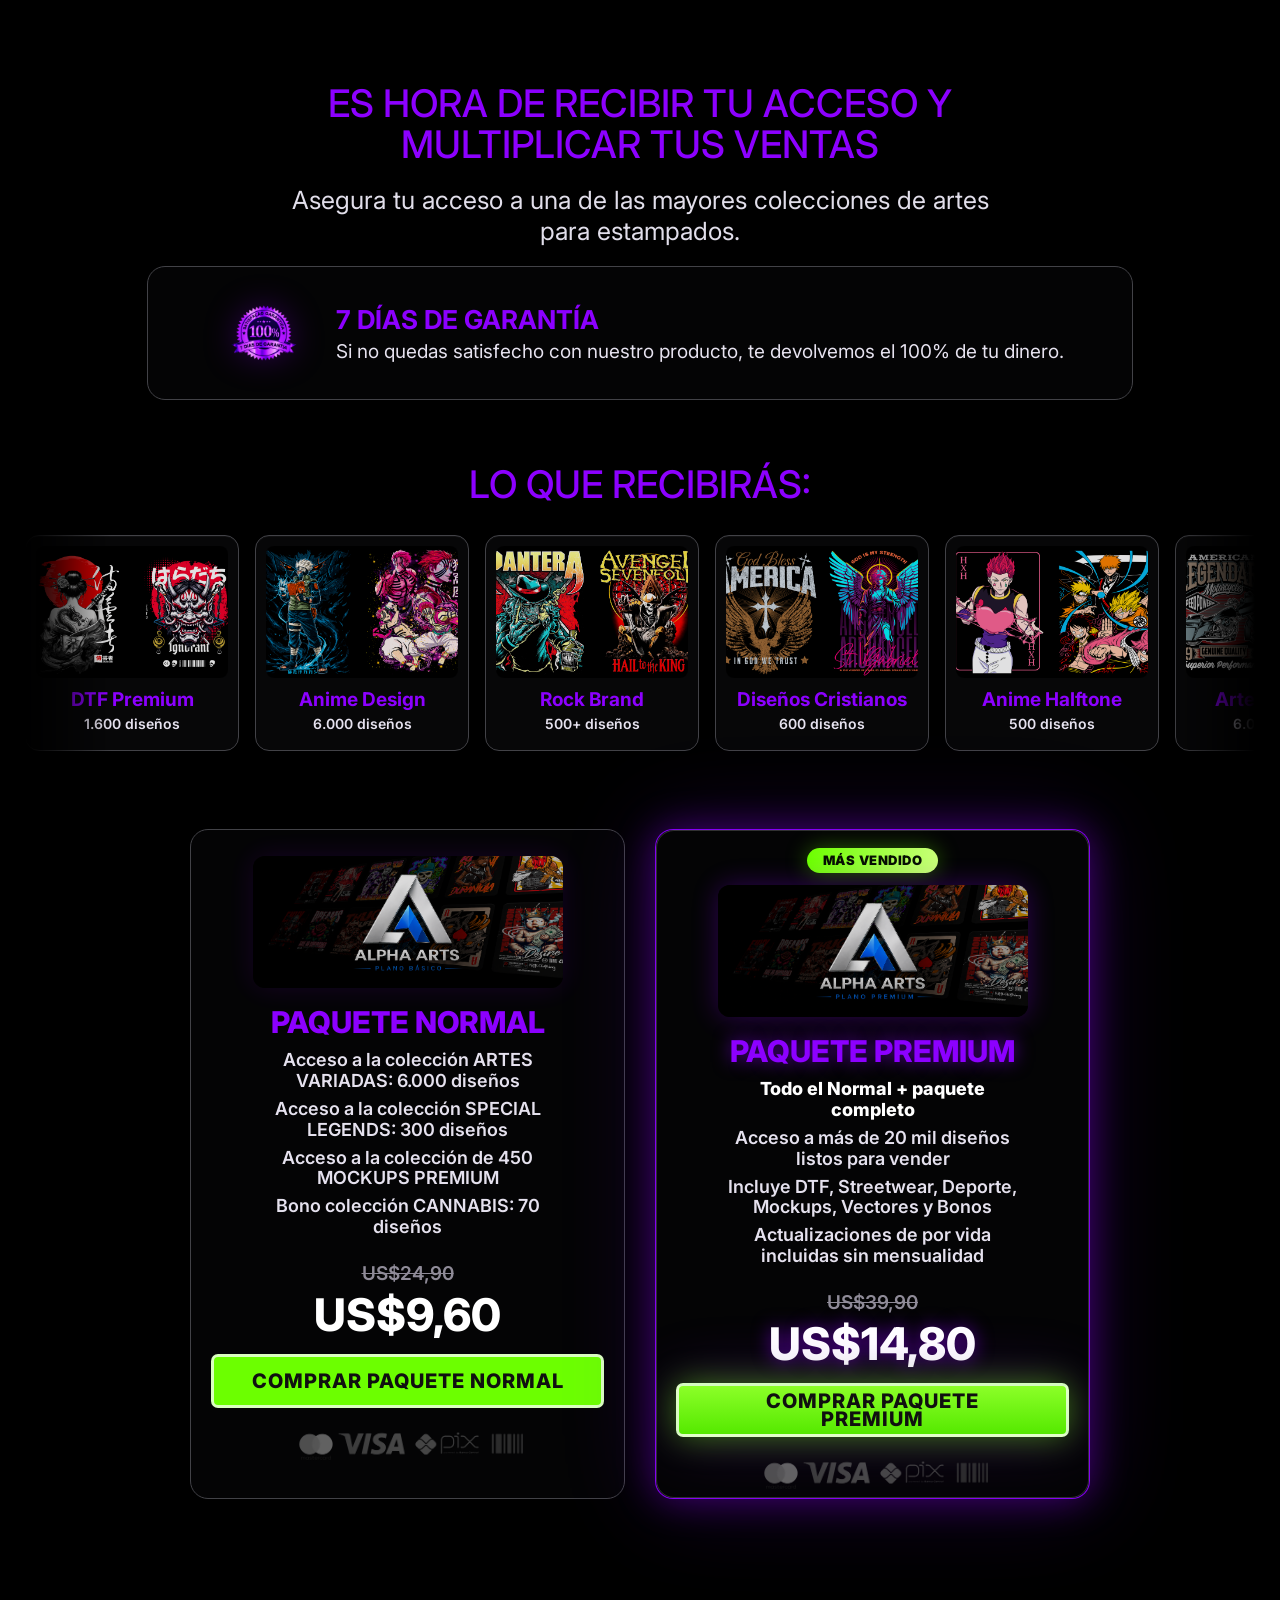
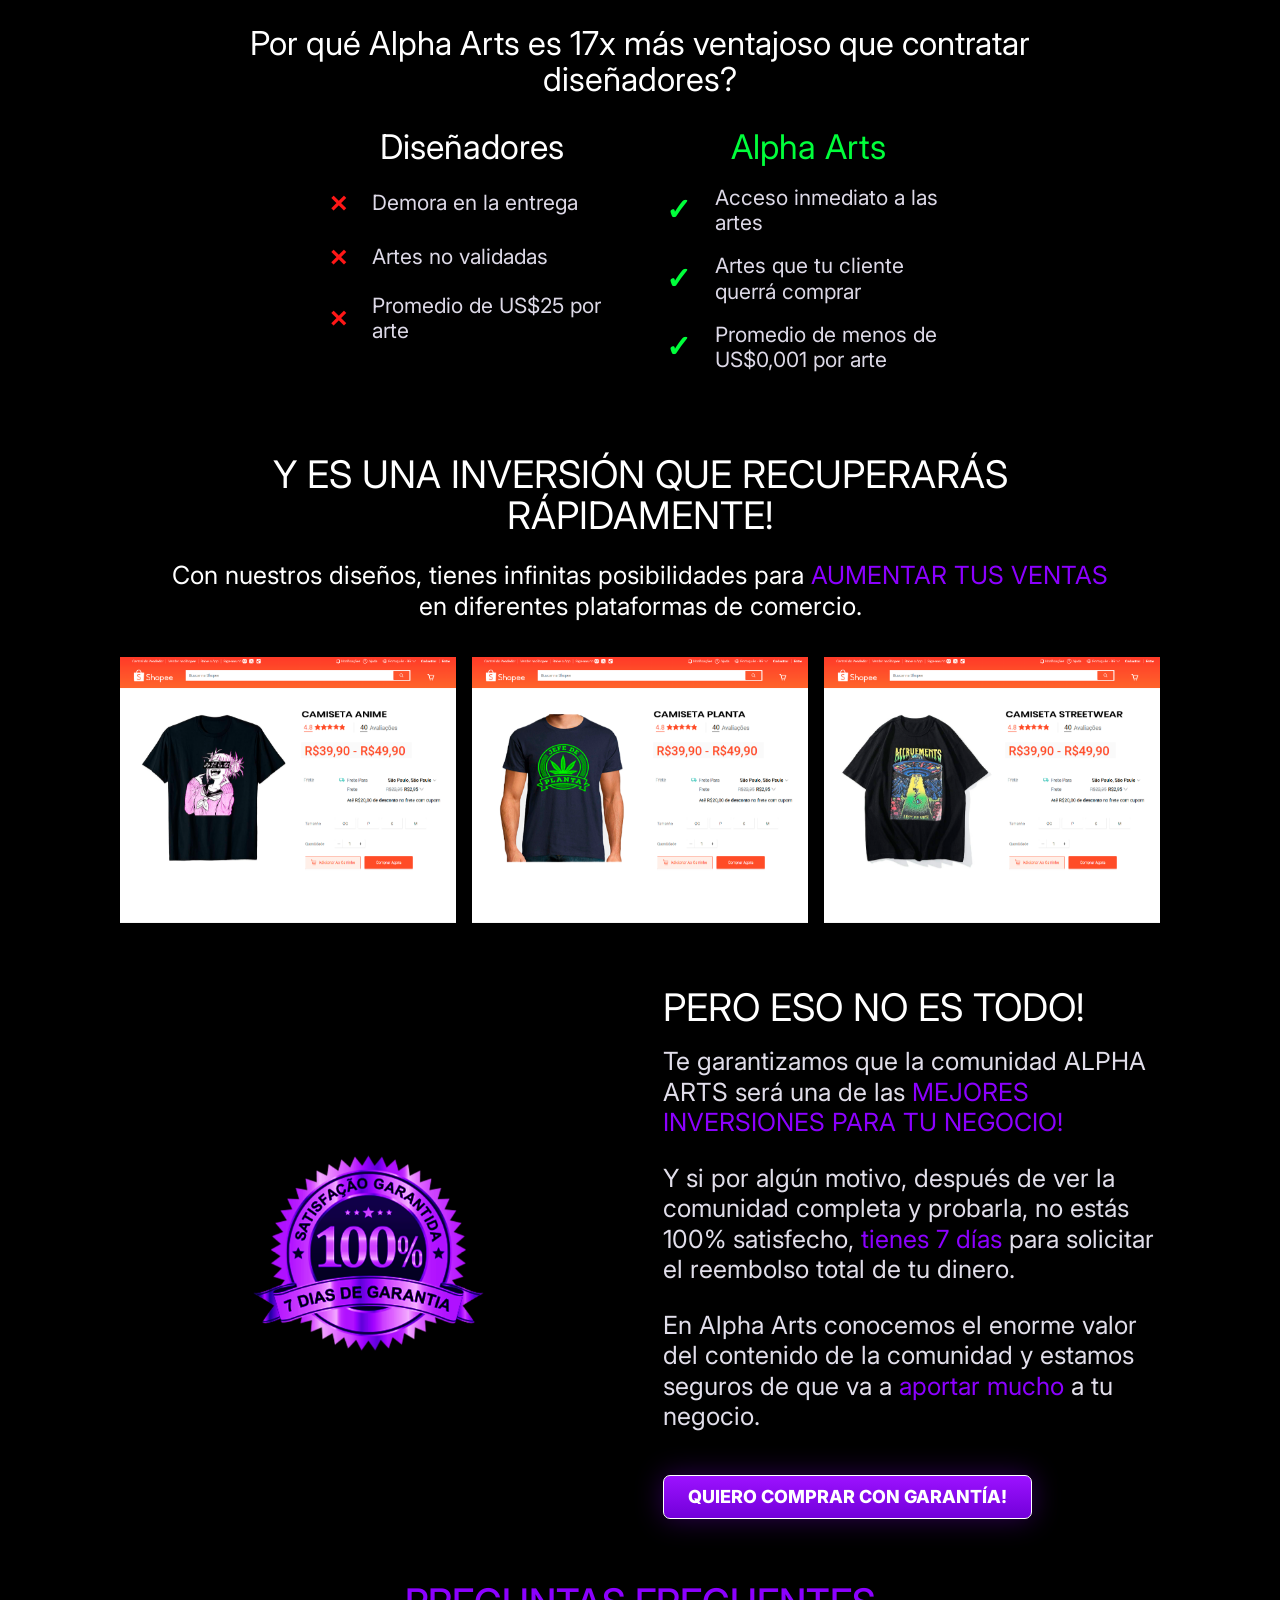
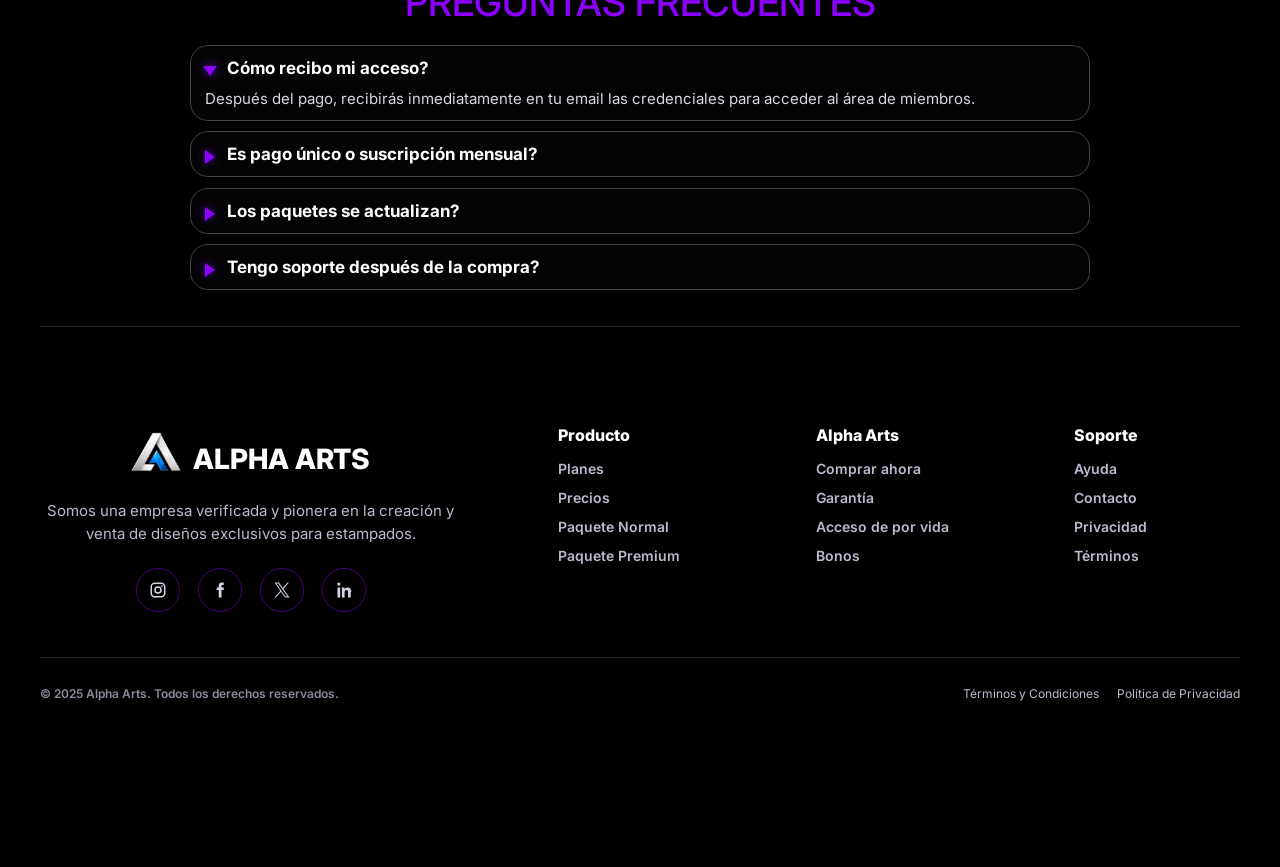
==== commit 4c8e296b: "Adjust Spanish premium plan spacing" ====
--- a/es/index.html
+++ b/es/index.html
@@ -423,7 +423,6 @@
         <p>Acceso a más de 20 mil diseños listos para vender</p>
         <p>Incluye DTF, Streetwear, Deporte, Mockups, Vectores y Bonos</p>
         <p>Actualizaciones de por vida incluidas sin mensualidad</p>
-        <div class="premium-upgrade">Por solo US$5,20 más que el Normal</div>
         <p class="old-price" data-price="premium-old">US$39,90</p>
         <p class="new-price" data-price="premium-current">US$14,80</p>
         <a class="discount-btn premium-btn" data-checkout="premium" href="https://pay.cakto.com.br/qbfdnq8_907563">COMPRAR PAQUETE<br>PREMIUM</a>
--- a/styles.css
+++ b/styles.css
@@ -847,6 +847,10 @@
   font-size: 16px;
   line-height: 1.1;
   font-weight: 800;
+}
+
+html[lang="es"] .premium-card .old-price {
+  margin-top: 18px;
 }
 
 .premium-card .plan-image {
@@ -4177,6 +4181,37 @@
     z-index: 2;
     background: #000;
   }
+
+  html[lang="es"] .premium-card .plan-image {
+    height: 70px;
+    margin-bottom: 8px;
+  }
+
+  html[lang="es"] .premium-card h3 {
+    margin-bottom: 7px;
+    font-size: 24px;
+  }
+
+  html[lang="es"] .premium-card span,
+  html[lang="es"] .premium-card p {
+    margin-bottom: 4px;
+    font-size: 12px;
+    line-height: 1.08;
+  }
+
+  html[lang="es"] .premium-card .old-price {
+    margin-top: 7px;
+    font-size: 13px;
+  }
+
+  html[lang="es"] .premium-card .new-price {
+    font-size: 30px;
+  }
+
+  html[lang="es"] .premium-card .premium-btn {
+    min-height: 40px;
+    font-size: 14px;
+  }
 }
 
 @media (prefers-reduced-motion: reduce) {
